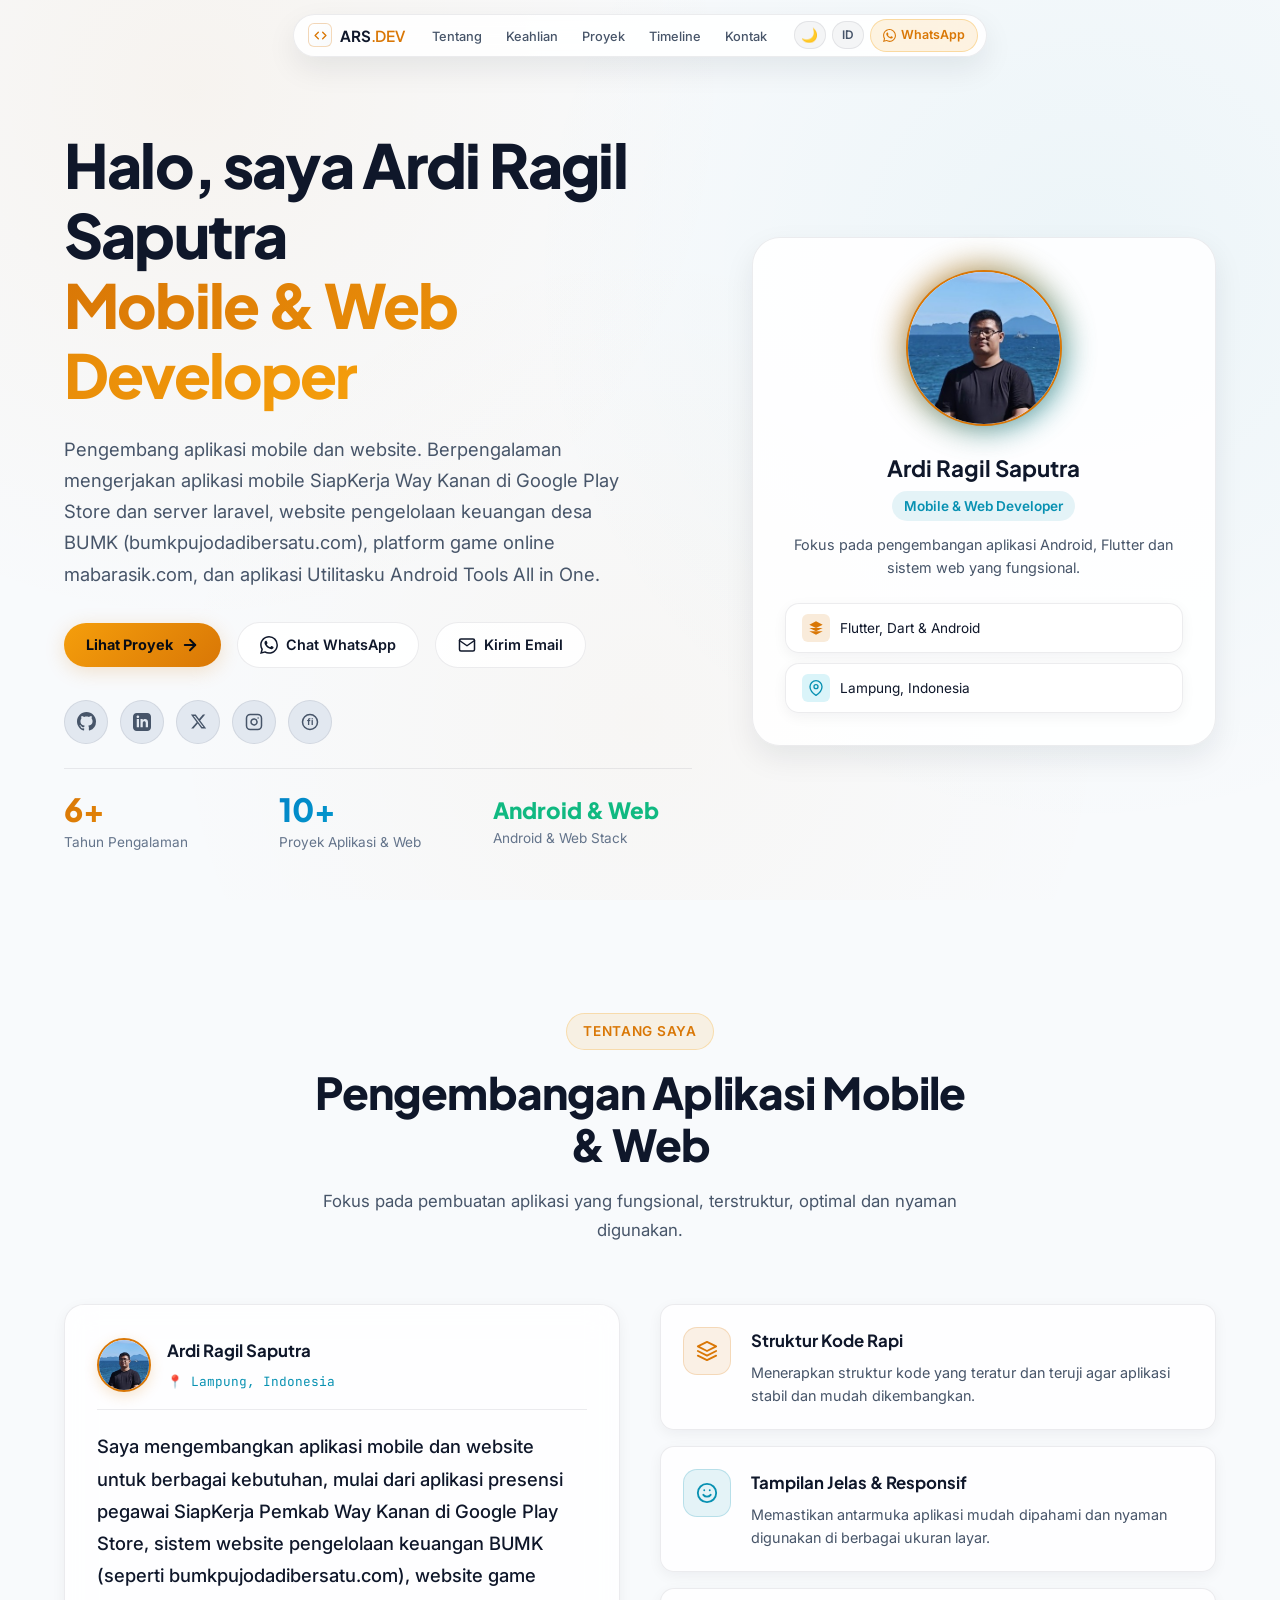
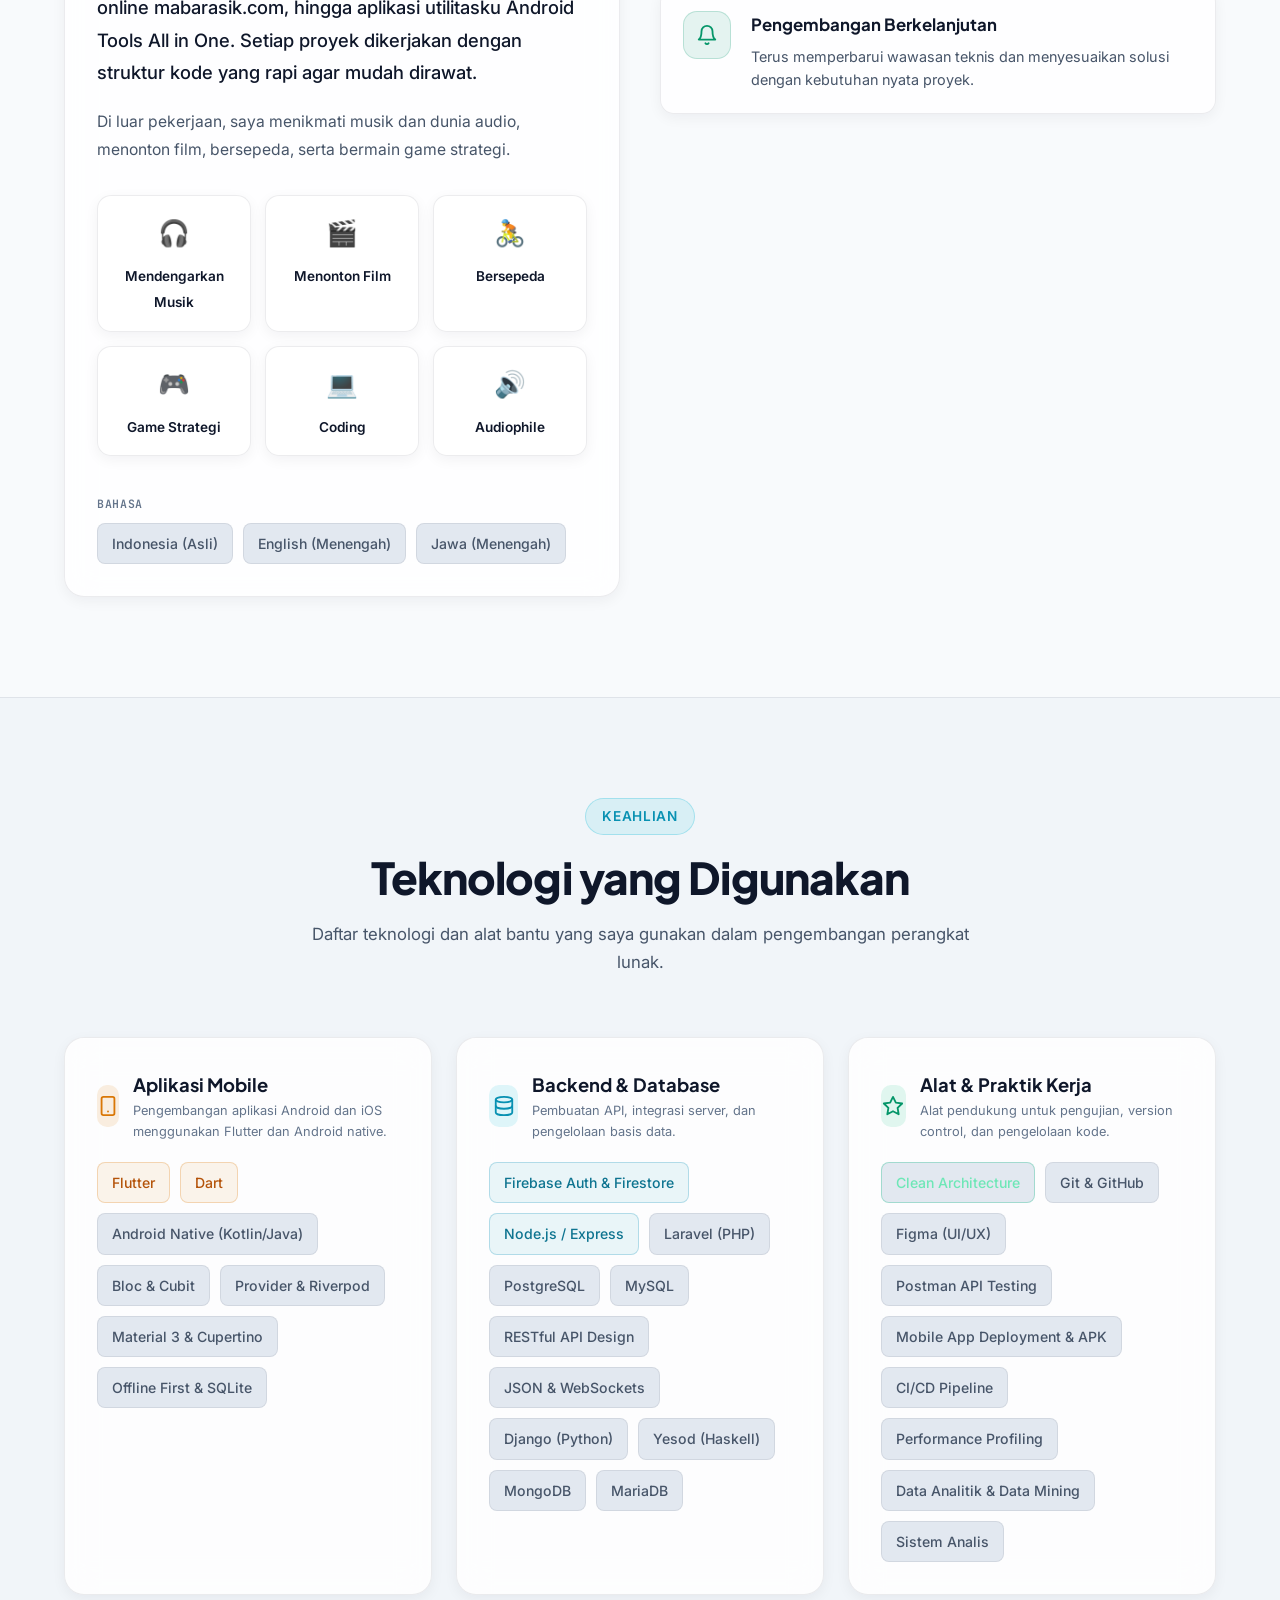
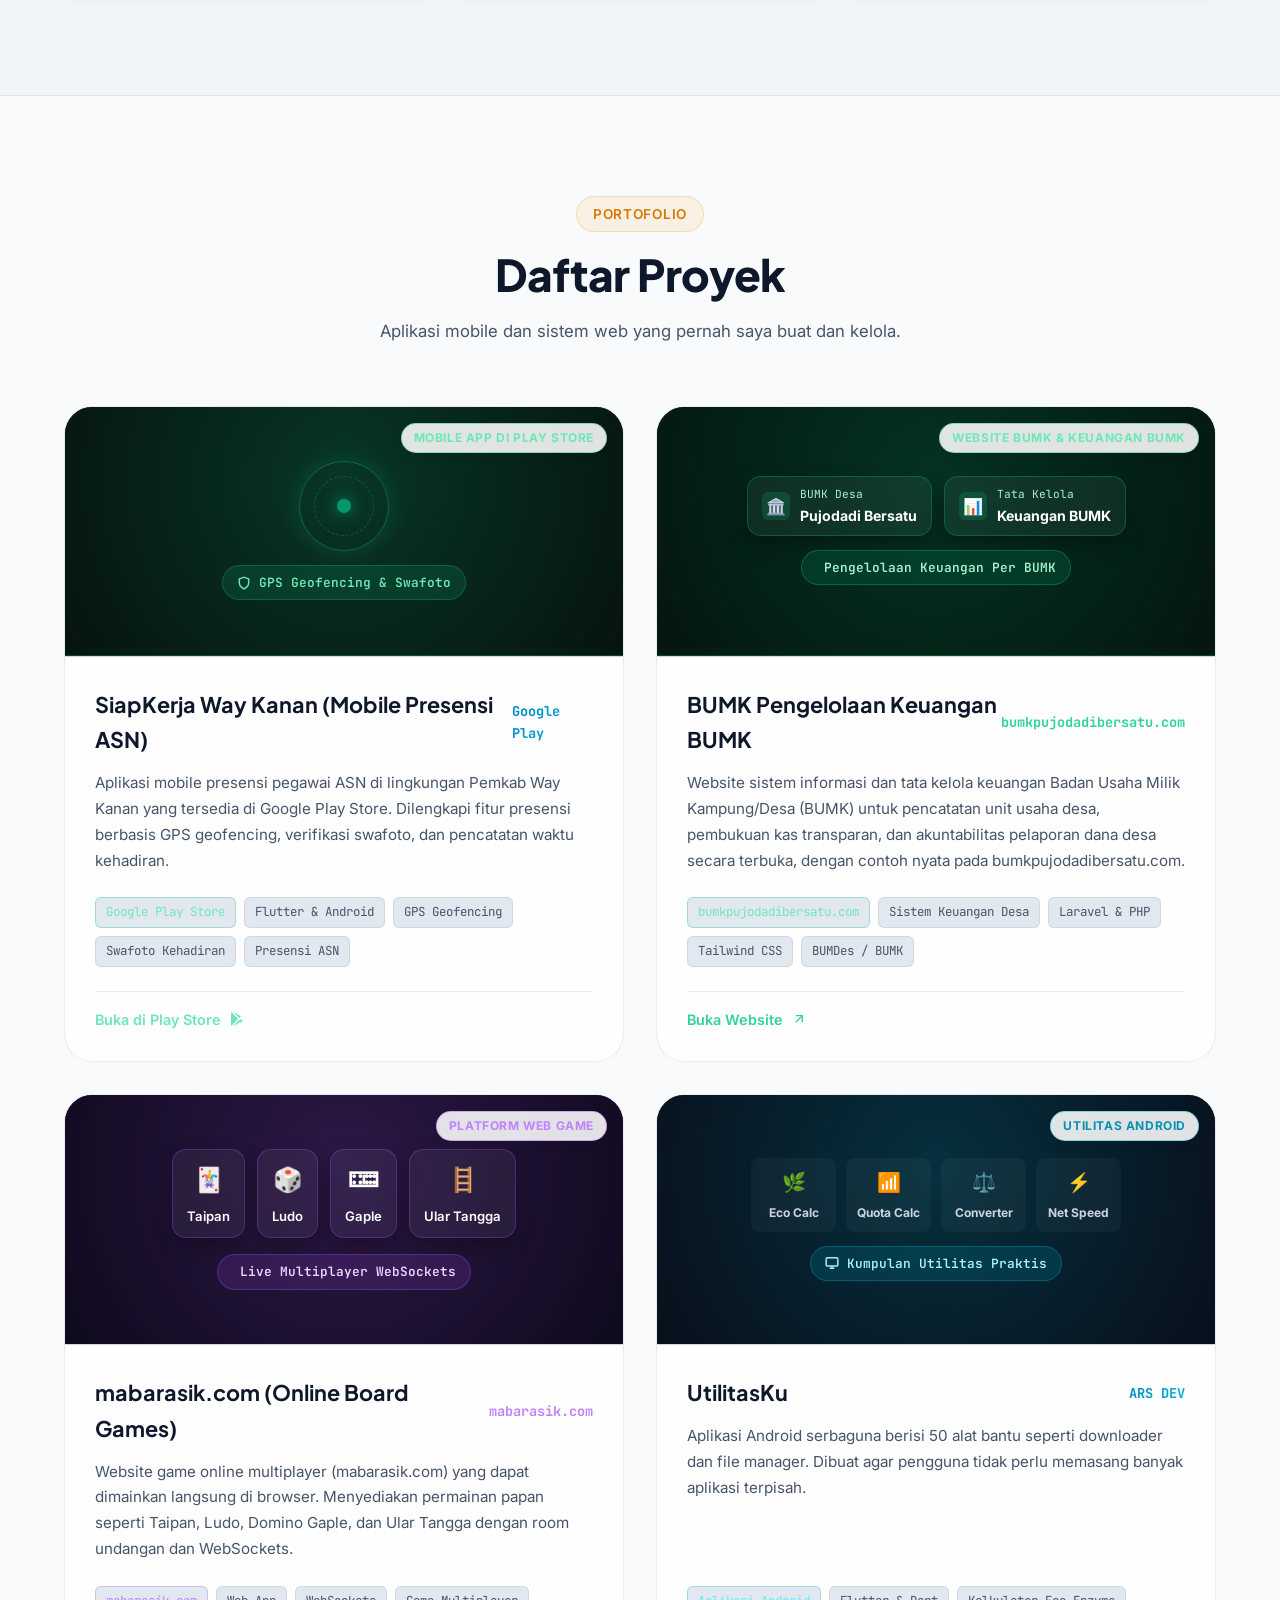
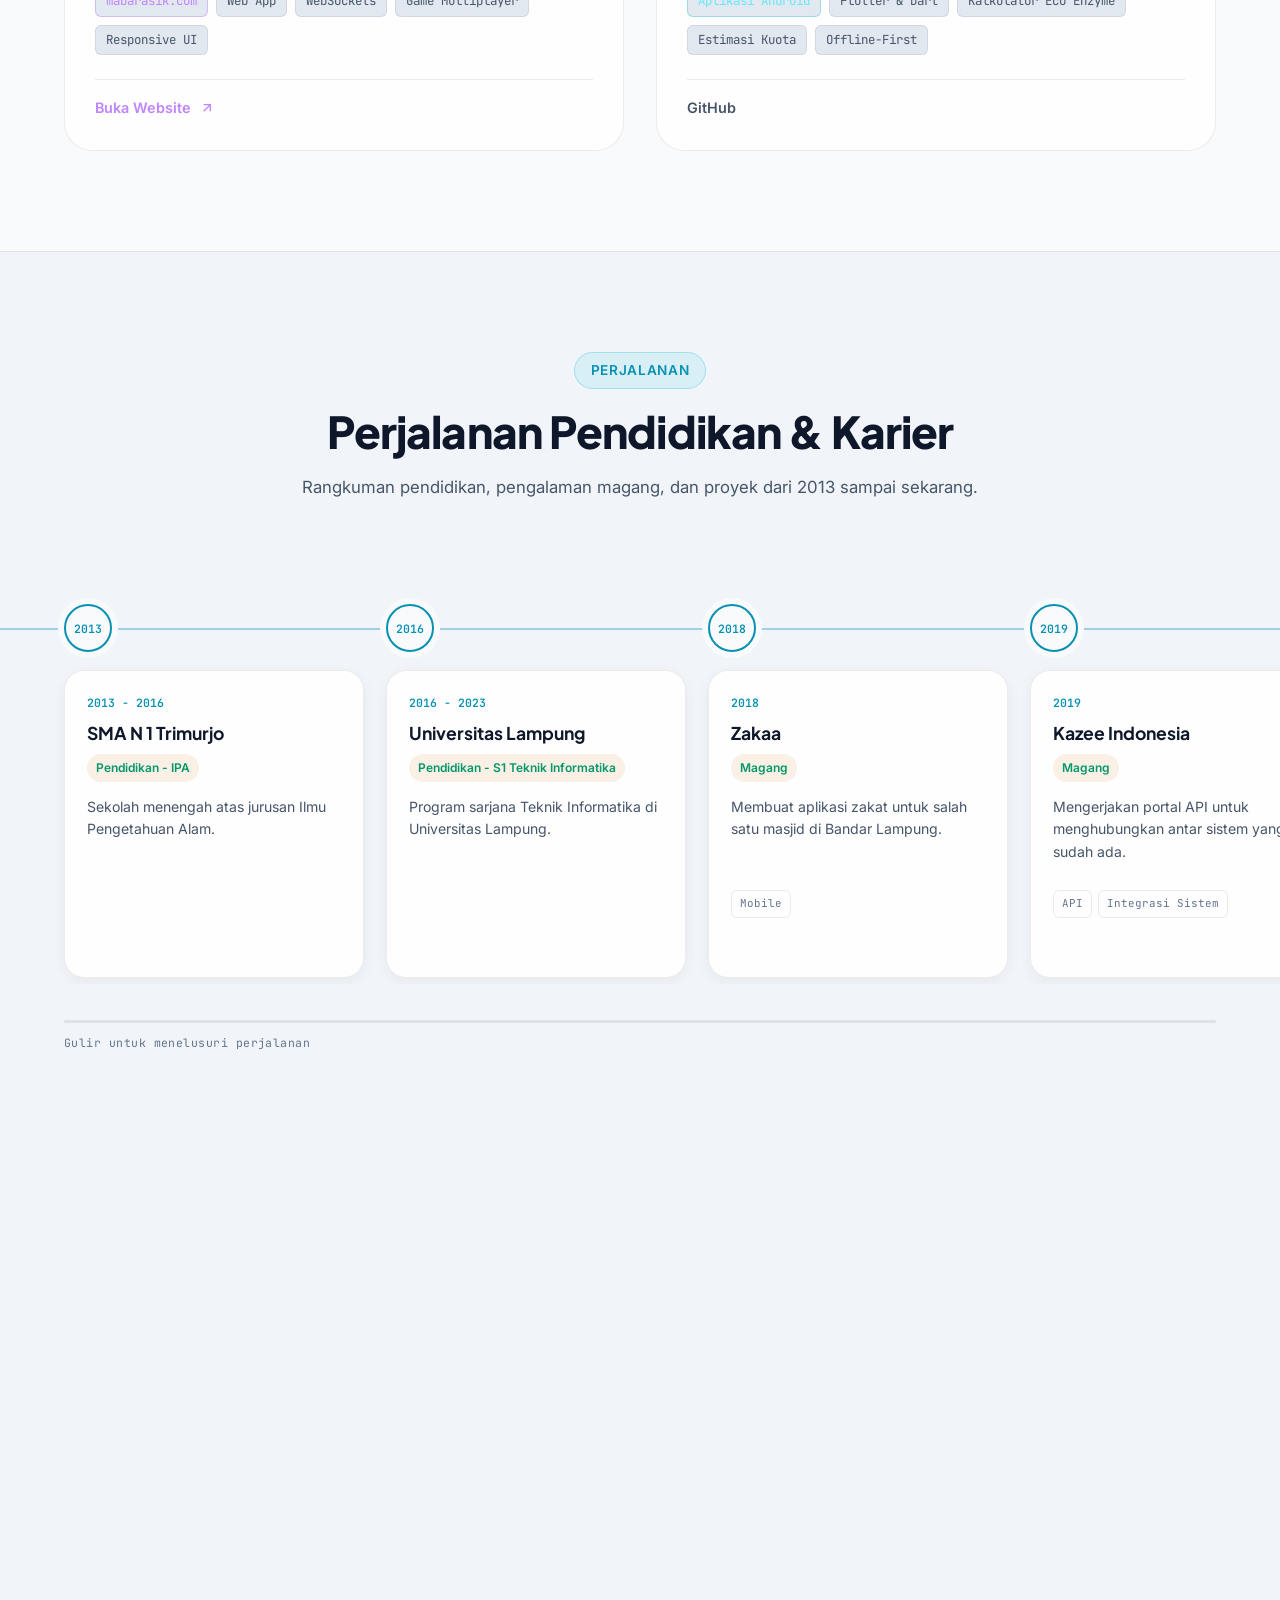
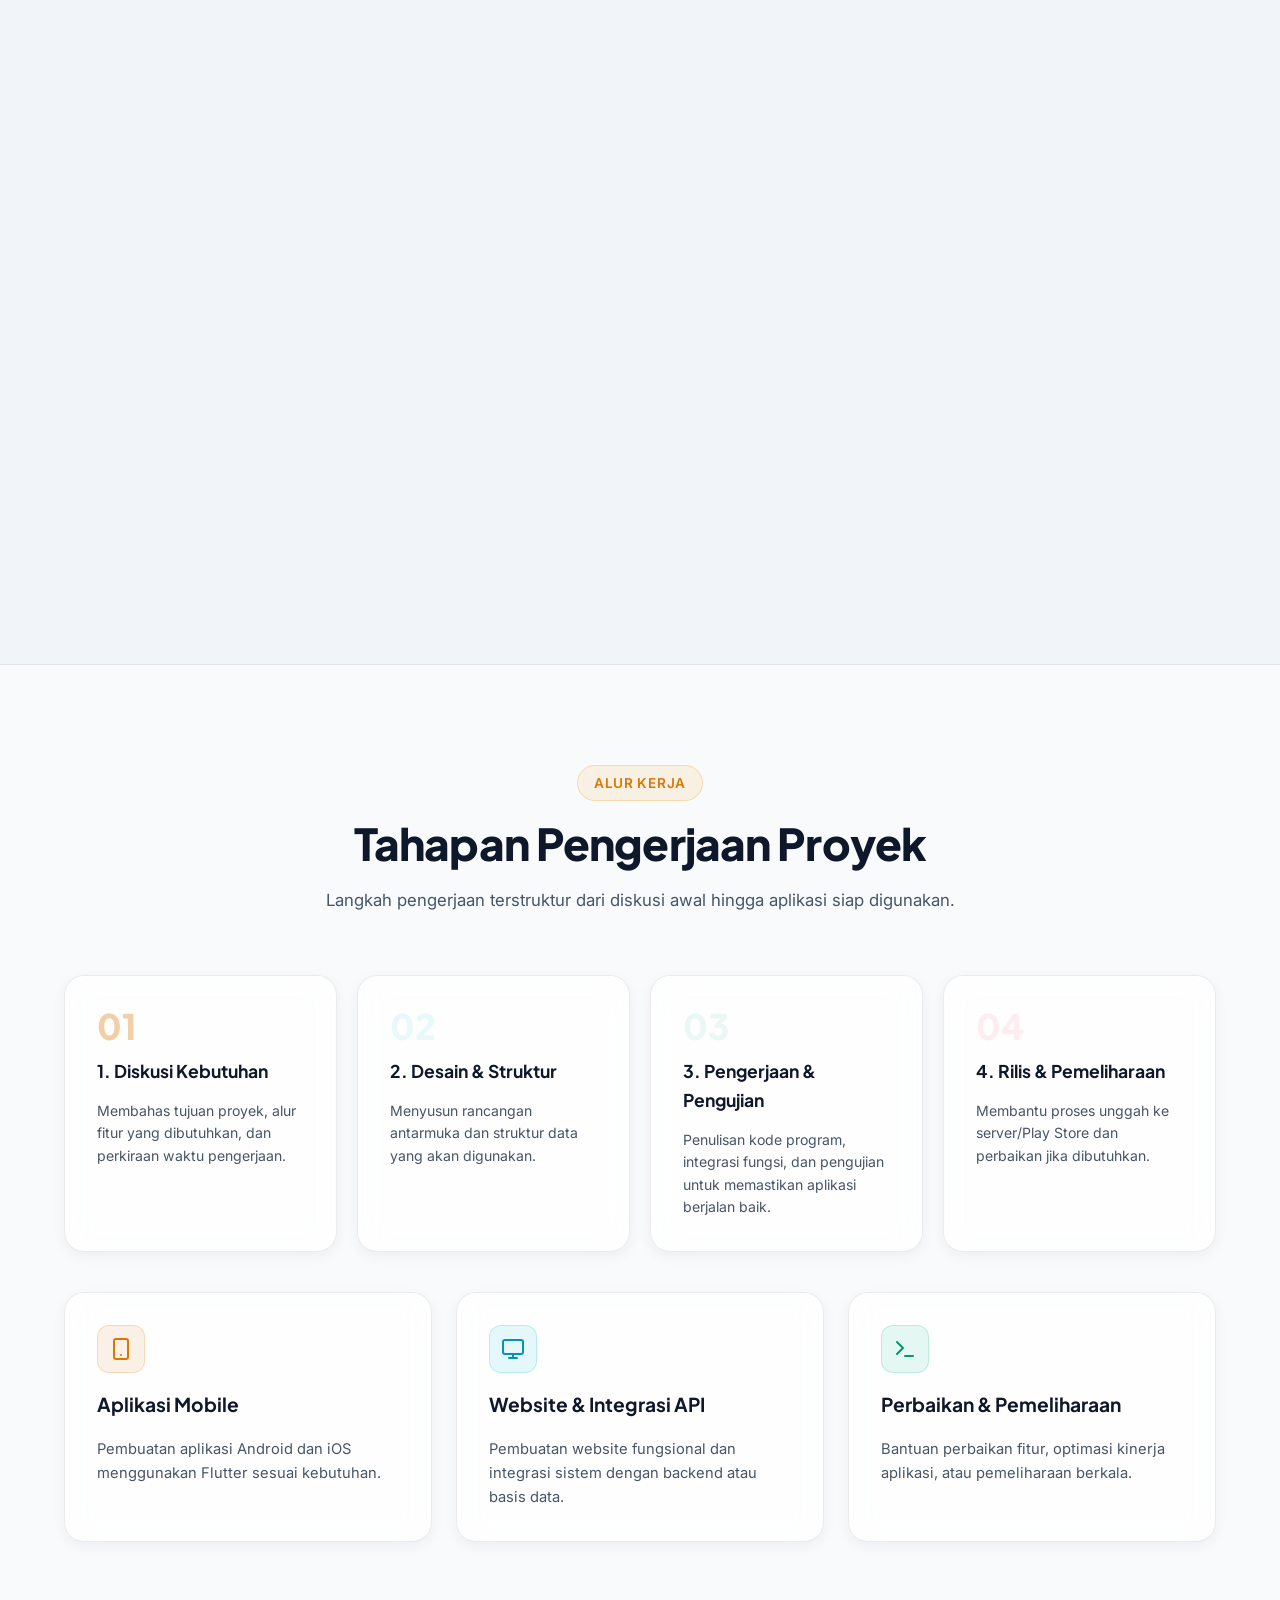
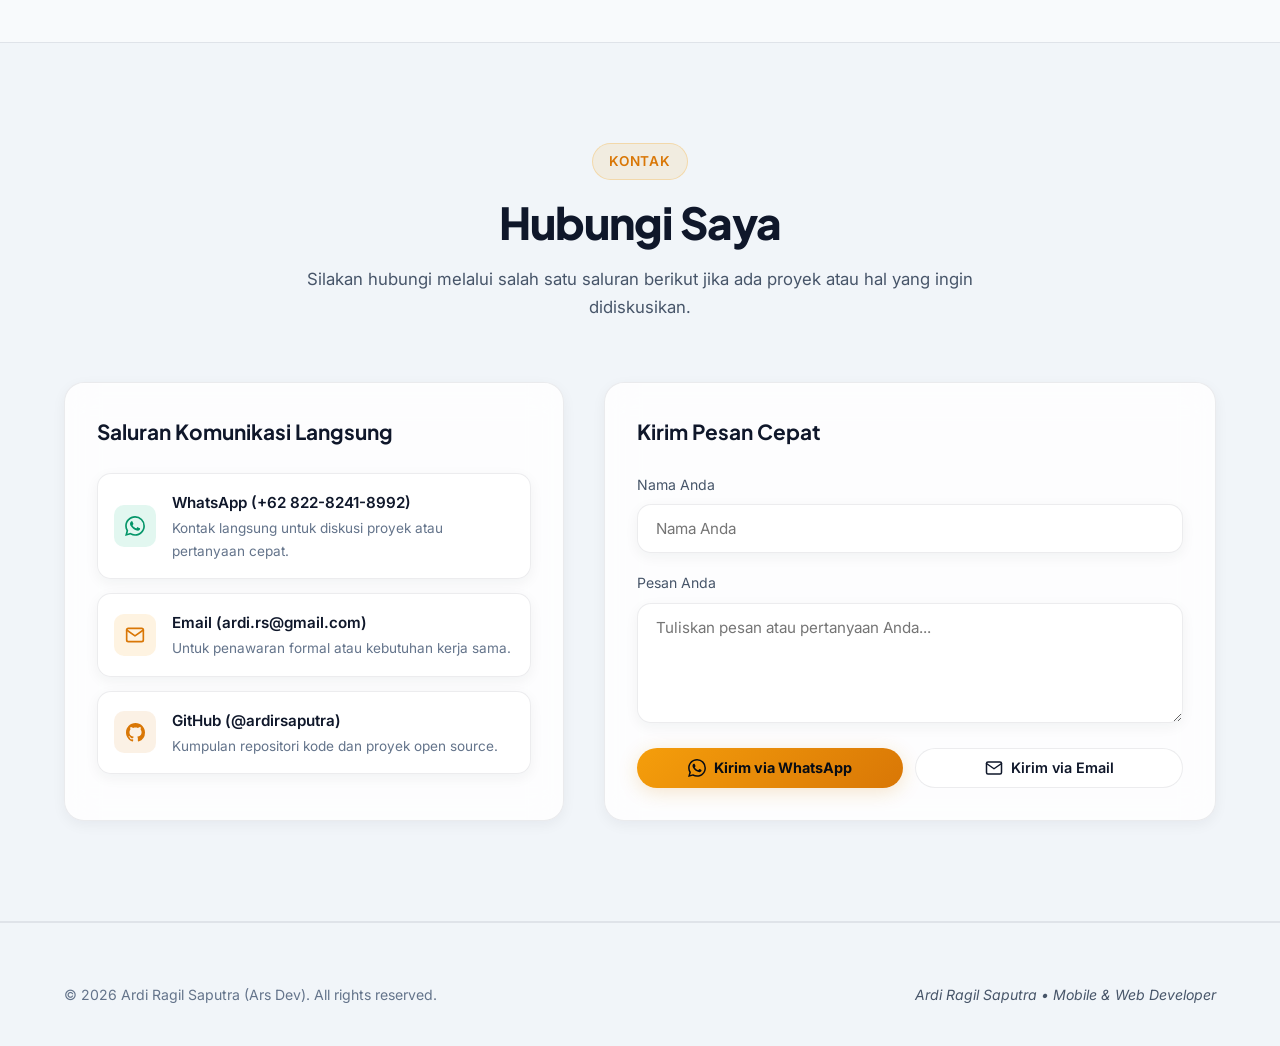
==== index.html @ a5628329 "Refactor CSS for improved readability and organization; enhance styles for workflow and services sec" ====
<!doctype html>
<html lang="id" data-theme="light">
  <head>
    <meta charset="UTF-8" />
    <meta name="viewport" content="width=device-width, initial-scale=1.0" />
    <meta http-equiv="X-UA-Compatible" content="IE=Edge" />

    <!-- Primary Meta Tags -->
    <title>Ardi Ragil Saputra | Mobile & Web Developer</title>
    <meta name="title" content="Ardi Ragil Saputra | Mobile & Web Developer" />
    <meta
      name="description"
      content="Portofolio resmi Ardi Ragil Saputra (Ars Dev). Pengembang aplikasi mobile Android / Flutter dan website (SiapKerja Way Kanan, BUMK Keuangan Desa, mabarasik.com)."
    />
    <meta
      name="keywords"
      content="Ardi Ragil Saputra, Ars Dev, Flutter Developer, Android Developer, Mobile Engineer Indonesia, SiapKerja Way Kanan, BUMK Pujodadi Bersatu, bumkpujodadibersatu.com, Keuangan Desa, mabarasik.com, Android Tools, Web Developer"
    />
    <meta name="author" content="Ardi Ragil Saputra" />
    <meta name="theme-color" content="#f8fafc" id="theme-color-meta" />

    <!-- Open Graph / Facebook -->
    <meta property="og:type" content="website" />
    <meta property="og:url" content="https://ardirsaputra.github.io/" />
    <meta
      property="og:title"
      content="Ardi Ragil Saputra | Mobile & Web Developer"
    />
    <meta
      property="og:description"
      content="Portofolio dan proyek aplikasi mobile serta web oleh Ardi Ragil Saputra (Ars Dev)."
    />
    <meta property="og:image" content="assets/arsdev.png" />

    <!-- Twitter -->
    <meta property="twitter:card" content="summary_large_image" />
    <meta property="twitter:url" content="https://ardirsaputra.github.io/" />
    <meta
      property="twitter:title"
      content="Ardi Ragil Saputra | Mobile & Web Developer"
    />
    <meta
      property="twitter:description"
      content="Portofolio dan proyek aplikasi mobile serta web oleh Ardi Ragil Saputra (Ars Dev)."
    />
    <meta property="twitter:image" content="assets/arsdev.png" />

    <!-- Favicons -->
    <link rel="icon" type="image/png" href="favicon.png" />
    <link rel="apple-touch-icon" href="apple-icon.png" />

    <!-- Google Fonts: Plus Jakarta Sans, Inter, JetBrains Mono -->
    <link rel="preconnect" href="https://fonts.googleapis.com" />
    <link rel="preconnect" href="https://fonts.gstatic.com" crossorigin />
    <link
      href="https://fonts.googleapis.com/css2?family=Inter:wght@300;400;500;600;700&family=JetBrains+Mono:wght@400;500;600&family=Plus+Jakarta+Sans:wght@400;500;600;700;800&display=swap"
      rel="stylesheet"
    />

    <!-- Main Stylesheet -->
    <link rel="stylesheet" href="style.css" />
  </head>
  <body>
    <!-- =========================================================================
       NAVIGATION BAR (Ultra-Compact Floating Island)
       ========================================================================= -->
    <header class="navbar" id="navbar">
      <div class="nav-container">
        <a href="#hero" class="nav-logo" aria-label="Ars Dev Home">
          <div class="logo-badge">
            <svg
              width="13"
              height="13"
              viewBox="0 0 24 24"
              fill="none"
              stroke="currentColor"
              stroke-width="2.5"
              stroke-linecap="round"
              stroke-linejoin="round"
            >
              <polyline points="16 18 22 12 16 6"></polyline>
              <polyline points="8 6 2 12 8 18"></polyline>
            </svg>
          </div>
          <span class="logo-text">ARS<span>.DEV</span></span>
        </a>

        <nav>
          <ul class="nav-links" id="nav-links">
            <li>
              <a href="#about" class="nav-link" data-i18n="nav_about"
                >Tentang</a
              >
            </li>
            <li>
              <a href="#skills" class="nav-link" data-i18n="nav_skills"
                >Keahlian</a
              >
            </li>
            <li>
              <a href="#projects" class="nav-link" data-i18n="nav_projects"
                >Proyek</a
              >
            </li>
            <li>
              <a href="#timeline" class="nav-link" data-i18n="nav_timeline"
                >Timeline</a
              >
            </li>
            <li>
              <a href="#contact" class="nav-link" data-i18n="nav_contact"
                >Kontak</a
              >
            </li>
          </ul>
        </nav>

        <div class="nav-controls">
          <!-- Theme Toggle Button (Light/Dark Mode, Default: Light) -->
          <button
            id="theme-toggle-btn"
            class="theme-btn"
            title="Ganti Tema (Terang / Gelap)"
            aria-label="Ganti Tema"
          >
            <span id="theme-btn-icon">🌙</span>
          </button>

          <!-- Compact Language Switcher -->
          <button
            id="lang-toggle-btn"
            class="lang-btn"
            title="Ganti Bahasa / Change Language"
            aria-label="Ganti Bahasa"
          >
            <span id="lang-btn-text">ID</span>
          </button>

          <!-- Compact Subtle CTA Button -->
          <a
            href="https://wa.me/6282282418992"
            target="_blank"
            rel="noopener noreferrer"
            class="nav-cta-btn"
            title="WhatsApp"
          >
            <svg width="13" height="13" viewBox="0 0 24 24" fill="currentColor">
              <path
                d="M17.472 14.382c-.297-.149-1.758-.867-2.03-.967-.273-.099-.471-.148-.67.15-.197.297-.767.966-.94 1.164-.173.199-.347.223-.644.075-.297-.15-1.255-.463-2.39-1.475-.883-.788-1.48-1.761-1.653-2.059-.173-.297-.018-.458.13-.606.134-.133.298-.347.446-.52.149-.174.198-.298.298-.497.099-.198.05-.371-.025-.52-.075-.149-.669-1.612-.916-2.207-.242-.579-.487-.5-.669-.51-.173-.008-.371-.01-.57-.01-.198 0-.52.074-.792.372-.272.297-1.04 1.016-1.04 2.479 0 1.462 1.065 2.875 1.213 3.074.149.198 2.096 3.2 5.077 4.487.709.306 1.262.489 1.694.625.712.227 1.36.195 1.871.118.571-.085 1.758-.719 2.006-1.413.248-.694.248-1.289.173-1.413-.074-.124-.272-.198-.57-.347m-5.421 7.403h-.004a9.87 9.87 0 01-5.031-1.378l-.361-.214-3.741.982.998-3.648-.235-.374a9.86 9.86 0 01-1.51-5.26c.001-5.45 4.436-9.884 9.888-9.884 2.64 0 5.122 1.03 6.988 2.898a9.825 9.825 0 012.893 6.994c-.003 5.45-4.437 9.884-9.885 9.884m8.413-18.297A11.815 11.815 0 0012.05 0C5.495 0 .16 5.335.157 11.892c0 2.096.547 4.142 1.588 5.945L.057 24l6.305-1.654a11.882 11.882 0 005.683 1.448h.005c6.554 0 11.89-5.335 11.893-11.893a11.821 11.821 0 00-3.48-8.413z"
              />
            </svg>
            <span data-i18n="nav_cta">WhatsApp</span>
          </a>

          <!-- Mobile Menu Toggle -->
          <button
            class="mobile-toggle"
            id="mobile-toggle"
            aria-label="Menu"
            title="Menu"
          >
            <svg
              width="18"
              height="18"
              viewBox="0 0 24 24"
              fill="none"
              stroke="currentColor"
              stroke-width="2"
              stroke-linecap="round"
              stroke-linejoin="round"
            >
              <line x1="3" y1="12" x2="21" y2="12"></line>
              <line x1="3" y1="6" x2="21" y2="6"></line>
              <line x1="3" y1="18" x2="21" y2="18"></line>
            </svg>
          </button>
        </div>
      </div>
    </header>

    <main>
      <!-- =========================================================================
         HERO SECTION (Clean, Grounded, & Professional)
         ========================================================================= -->
      <section class="section hero-section" id="hero">
        <div class="container">
          <div class="hero-grid">
            <!-- Hero Text -->
            <div class="hero-content">
              <h1 class="hero-title">
                <span data-i18n="hero_greeting"
                  >Halo, saya Ardi Ragil Saputra</span
                >
                <br /><span class="highlight-amber" data-i18n="hero_role"
                  >Mobile & Web Developer</span
                >
              </h1>

              <p class="hero-lead" data-i18n="hero_lead">
                Pengembang aplikasi mobile dan website. Berpengalaman
                mengerjakan aplikasi mobile SiapKerja Way Kanan di Google Play
                Store, website pengelolaan keuangan desa BUMK
                (bumkpujodadibersatu.com), platform game online mabarasik.com,
                dan aplikasi utilitas Android Tools All in One.
              </p>

              <div class="hero-actions">
                <a href="#projects" class="btn-primary">
                  <span data-i18n="hero_btn_projects">Lihat Proyek</span>
                  <svg
                    width="18"
                    height="18"
                    viewBox="0 0 24 24"
                    fill="none"
                    stroke="currentColor"
                    stroke-width="2.5"
                    stroke-linecap="round"
                    stroke-linejoin="round"
                  >
                    <line x1="5" y1="12" x2="19" y2="12"></line>
                    <polyline points="12 5 19 12 12 19"></polyline>
                  </svg>
                </a>

                <a
                  href="https://wa.me/6282282418992"
                  target="_blank"
                  rel="noopener noreferrer"
                  class="btn-secondary"
                >
                  <svg
                    width="18"
                    height="18"
                    viewBox="0 0 24 24"
                    fill="currentColor"
                  >
                    <path
                      d="M17.472 14.382c-.297-.149-1.758-.867-2.03-.967-.273-.099-.471-.148-.67.15-.197.297-.767.966-.94 1.164-.173.199-.347.223-.644.075-.297-.15-1.255-.463-2.39-1.475-.883-.788-1.48-1.761-1.653-2.059-.173-.297-.018-.458.13-.606.134-.133.298-.347.446-.52.149-.174.198-.298.298-.497.099-.198.05-.371-.025-.52-.075-.149-.669-1.612-.916-2.207-.242-.579-.487-.5-.669-.51-.173-.008-.371-.01-.57-.01-.198 0-.52.074-.792.372-.272.297-1.04 1.016-1.04 2.479 0 1.462 1.065 2.875 1.213 3.074.149.198 2.096 3.2 5.077 4.487.709.306 1.262.489 1.694.625.712.227 1.36.195 1.871.118.571-.085 1.758-.719 2.006-1.413.248-.694.248-1.289.173-1.413-.074-.124-.272-.198-.57-.347m-5.421 7.403h-.004a9.87 9.87 0 01-5.031-1.378l-.361-.214-3.741.982.998-3.648-.235-.374a9.86 9.86 0 01-1.51-5.26c.001-5.45 4.436-9.884 9.888-9.884 2.64 0 5.122 1.03 6.988 2.898a9.825 9.825 0 012.893 6.994c-.003 5.45-4.437 9.884-9.885 9.884m8.413-18.297A11.815 11.815 0 0012.05 0C5.495 0 .16 5.335.157 11.892c0 2.096.547 4.142 1.588 5.945L.057 24l6.305-1.654a11.882 11.882 0 005.683 1.448h.005c6.554 0 11.89-5.335 11.893-11.893a11.821 11.821 0 00-3.48-8.413z"
                    />
                  </svg>
                  <span data-i18n="hero_btn_wa">WhatsApp</span>
                </a>

                <a href="mailto:ardi.rs@gmail.com" class="btn-secondary">
                  <svg
                    width="18"
                    height="18"
                    viewBox="0 0 24 24"
                    fill="none"
                    stroke="currentColor"
                    stroke-width="2"
                    stroke-linecap="round"
                    stroke-linejoin="round"
                  >
                    <path
                      d="M4 4h16c1.1 0 2 .9 2 2v12c0 1.1-.9 2-2 2H4c-1.1 0-2-.9-2-2V6c0-1.1.9-2 2-2z"
                    ></path>
                    <polyline points="22,6 12,13 2,6"></polyline>
                  </svg>
                  <span data-i18n="hero_btn_cv">Kirim Email</span>
                </a>
              </div>

              <!-- Social Links Strip -->
              <div class="hero-socials">
                <a
                  href="https://github.com/ardirsaputra"
                  target="_blank"
                  rel="noopener noreferrer"
                  class="social-icon-btn"
                  title="GitHub"
                >
                  <svg
                    width="19"
                    height="19"
                    viewBox="0 0 24 24"
                    fill="currentColor"
                  >
                    <path
                      d="M12 0C5.37 0 0 5.37 0 12c0 5.31 3.435 9.795 8.205 11.385.6.105.825-.255.825-.57 0-.285-.015-1.23-.015-2.235-3.015.555-3.795-.735-4.035-1.41-.135-.345-.72-1.41-1.23-1.695-.42-.225-1.02-.78-.015-.795.945-.015 1.62.87 1.845 1.23 1.08 1.815 2.805 1.305 3.495.99.105-.78.42-1.305.765-1.605-2.67-.3-5.46-1.335-5.46-5.925 0-1.305.465-2.385 1.23-3.225-.12-.3-.54-1.53.12-3.18 0 0 1.005-.315 3.3 1.23.96-.27 1.98-.405 3-.405s2.04.135 3 .405c2.295-1.56 3.3-1.23 3.3-1.23.66 1.65.24 2.88.12 3.18.765.84 1.23 1.905 1.23 3.225 0 4.605-2.805 5.625-5.475 5.925.435.375.81 1.095.81 2.22 0 1.605-.015 2.895-.015 3.3 0 .315.225.69.825.57A12.02 12.02 0 0024 12c0-6.63-5.37-12-12-12z"
                    />
                  </svg>
                </a>

                <a
                  href="https://www.linkedin.com/in/ardi-rs/"
                  target="_blank"
                  rel="noopener noreferrer"
                  class="social-icon-btn"
                  title="LinkedIn"
                >
                  <svg
                    width="18"
                    height="18"
                    viewBox="0 0 24 24"
                    fill="currentColor"
                  >
                    <path
                      d="M19 0h-14c-2.761 0-5 2.239-5 5v14c0 2.761 2.239 5 5 5h14c2.762 0 5-2.239 5-5v-14c0-2.761-2.238-5-5-5zm-11 19h-3v-11h3v11zm-1.5-12.268c-.966 0-1.75-.79-1.75-1.764s.784-1.764 1.75-1.764 1.75.79 1.75 1.764-.783 1.764-1.75 1.764zm13.5 12.268h-3v-5.604c0-3.368-4-3.113-4 0v5.604h-3v-11h3v1.765c1.396-2.586 7-2.777 7 2.476v6.759z"
                    />
                  </svg>
                </a>

                <a
                  href="https://twitter.com/ardirsaputra"
                  target="_blank"
                  rel="noopener noreferrer"
                  class="social-icon-btn"
                  title="X / Twitter"
                >
                  <svg
                    width="17"
                    height="17"
                    viewBox="0 0 24 24"
                    fill="currentColor"
                  >
                    <path
                      d="M18.244 2.25h3.308l-7.227 8.26 8.502 11.24H16.17l-5.214-6.817L4.99 21.75H1.68l7.73-8.835L1.254 2.25H8.08l4.713 6.231zm-1.161 17.52h1.833L7.084 4.126H5.117z"
                    />
                  </svg>
                </a>

                <a
                  href="https://www.instagram.com/ardirsaputra"
                  target="_blank"
                  rel="noopener noreferrer"
                  class="social-icon-btn"
                  title="Instagram"
                >
                  <svg
                    width="18"
                    height="18"
                    viewBox="0 0 24 24"
                    fill="none"
                    stroke="currentColor"
                    stroke-width="2"
                    stroke-linecap="round"
                    stroke-linejoin="round"
                  >
                    <rect
                      x="2"
                      y="2"
                      width="20"
                      height="20"
                      rx="5"
                      ry="5"
                    ></rect>
                    <path
                      d="M16 11.37A4 4 0 1 1 12.63 8 4 4 0 0 1 16 11.37z"
                    ></path>
                    <line x1="17.5" y1="6.5" x2="17.51" y2="6.5"></line>
                  </svg>
                </a>

                <a
                  href="https://www.fiverr.com/ardirs?public_mode=true"
                  target="_blank"
                  rel="noopener noreferrer"
                  class="social-icon-btn"
                  title="Fiverr Profile"
                >
                  <svg
                    width="18"
                    height="18"
                    viewBox="0 0 24 24"
                    fill="currentColor"
                  >
                    <circle
                      cx="12"
                      cy="12"
                      r="10"
                      fill="none"
                      stroke="currentColor"
                      stroke-width="2"
                    />
                    <text
                      x="12"
                      y="16"
                      font-size="12"
                      font-weight="bold"
                      text-anchor="middle"
                      fill="currentColor"
                    >
                      fi
                    </text>
                  </svg>
                </a>
              </div>

              <!-- Metrics Strip -->
              <div class="hero-metrics">
                <div class="metric-item">
                  <span class="metric-number highlight-amber">6+</span>
                  <span class="metric-label" data-i18n="metric_exp"
                    >Tahun Pengalaman</span
                  >
                </div>
                <div class="metric-item">
                  <span class="metric-number highlight-cyan">10+</span>
                  <span class="metric-label" data-i18n="metric_apps"
                    >Proyek Aplikasi & Web</span
                  >
                </div>
                <div class="metric-item">
                  <span
                    class="metric-number"
                    style="color: #10b981; font-size: 1.4rem; padding-top: 6px"
                    >Android & Web</span
                  >
                  <span class="metric-label" data-i18n="metric_clean"
                    >Stack Teknologi</span
                  >
                </div>
              </div>
            </div>

            <!-- Hero Visual Card -->
            <div class="hero-visual">
              <div class="profile-card">
                <div class="profile-avatar-container">
                  <div class="profile-avatar-glow"></div>
                  <div class="profile-avatar">
                    <img
                      src="assets/ardi_profile.jpg"
                      onerror="
                        this.onerror = null;
                        this.src = 'assets/ars_rmbg.png';
                      "
                      alt="Ardi Ragil Saputra"
                      width="156"
                      height="156"
                    />
                  </div>
                </div>

                <div class="profile-meta">
                  <h3 class="profile-name">Ardi Ragil Saputra</h3>
                  <span
                    class="profile-badge-role"
                    data-i18n="profile_role_badge"
                    >Mobile & Web Developer</span
                  >
                  <p class="profile-summary" data-i18n="profile_summary">
                    Fokus pada pengembangan aplikasi Android, Flutter, dan
                    sistem web yang fungsional.
                  </p>
                </div>

                <!-- Floating Chips -->
                <div style="display: flex; flex-direction: column; gap: 10px">
                  <div class="floating-chip">
                    <div class="chip-icon">
                      <svg
                        width="16"
                        height="16"
                        viewBox="0 0 24 24"
                        fill="currentColor"
                      >
                        <polygon points="12 2 2 7 12 12 22 7 12 2"></polygon>
                        <polyline points="2 17 12 22 22 17"></polyline>
                        <polyline points="2 12 12 17 22 12"></polyline>
                      </svg>
                    </div>
                    <span data-i18n="chip_flutter"
                      >Flutter, Dart & Android</span
                    >
                  </div>

                  <div class="floating-chip">
                    <div
                      class="chip-icon"
                      style="
                        background: rgba(6, 182, 212, 0.15);
                        color: var(--accent-cyan);
                      "
                    >
                      <svg
                        width="16"
                        height="16"
                        viewBox="0 0 24 24"
                        fill="none"
                        stroke="currentColor"
                        stroke-width="2"
                      >
                        <path
                          d="M21 10c0 7-9 13-9 13s-9-6-9-13a9 9 0 0 1 18 0z"
                        ></path>
                        <circle cx="12" cy="10" r="3"></circle>
                      </svg>
                    </div>
                    <span data-i18n="chip_location">Lampung, Indonesia</span>
                  </div>
                </div>
              </div>
            </div>
          </div>
        </div>
      </section>

      <!-- =========================================================================
           ABOUT SECTION (Grounded & Clear)
           ========================================================================= -->
      <section class="section" id="about">
        <div class="container">
          <div class="section-header">
            <span class="section-tag" data-i18n="about_tag">Tentang Saya</span>
            <h2 class="section-title" data-i18n="about_title">
              Pengembangan Aplikasi Mobile & Web
            </h2>
            <p class="section-subtitle" data-i18n="about_lead">
              Fokus pada pembuatan aplikasi yang fungsional, terstruktur, dan
              nyaman digunakan.
            </p>
          </div>

          <div class="about-grid">
            <!-- Story Details -->
            <div class="glass-card story-card">
              <div class="about-author-header">
                <img
                  src="assets/ardi_profile.jpg"
                  onerror="
                    this.onerror = null;
                    this.src = 'assets/ars_rmbg.png';
                  "
                  alt="Ardi Ragil Saputra"
                  class="about-author-photo"
                />
                <div>
                  <h3 class="about-author-name">Ardi Ragil Saputra</h3>
                  <span class="about-author-meta" data-i18n="author_location"
                    >📍 Lampung, Indonesia</span
                  >
                </div>
              </div>

              <p class="story-lead" data-i18n="about_p1">
                Saya mengembangkan aplikasi mobile dan website untuk berbagai
                kebutuhan, mulai dari aplikasi presensi pegawai SiapKerja Pemkab
                Way Kanan di Google Play Store, sistem website pengelolaan
                keuangan desa BUMK (seperti bumkpujodadibersatu.com), website
                game online mabarasik.com, hingga aplikasi utilitas Android
                Tools All in One. Setiap proyek dikerjakan dengan struktur kode
                yang rapi agar mudah dirawat.
              </p>
              <p class="story-body" data-i18n="about_p2">
                Di luar aktivitas coding, saya tertarik dengan budaya Jepang,
                traveling, dan game strategi.
              </p>

              <div class="personal-passions">
                <div class="passion-box">
                  <span class="passion-emoji">🎧</span>
                  <span class="passion-title" data-i18n="passion_music"
                    >Mendengarkan Musik</span
                  >
                </div>
                <div class="passion-box">
                  <span class="passion-emoji">🎬</span>
                  <span class="passion-title" data-i18n="passion_movie"
                    >Menonton Film</span
                  >
                </div>
                <div class="passion-box">
                  <span class="passion-emoji">🚴</span>
                  <span class="passion-title" data-i18n="passion_cycling"
                    >Bersepeda</span
                  >
                </div>
                <div class="passion-box">
                  <span class="passion-emoji">🎮</span>
                  <span class="passion-title" data-i18n="passion_gaming"
                    >Game Strategi</span
                  >
                </div>
                <div class="passion-box">
                  <span class="passion-emoji">💻</span>
                  <span class="passion-title" data-i18n="passion_coding"
                    >Coding</span
                  >
                </div>
                <div class="passion-box">
                  <span class="passion-emoji">🔊</span>
                  <span class="passion-title" data-i18n="passion_audiophile"
                    >Audiophile</span
                  >
                </div>
              </div>

              <div class="personal-languages">
                <span class="languages-label" data-i18n="lang_title"
                  >Bahasa</span
                >
                <div class="skill-pills-wrap">
                  <span class="tech-pill" data-i18n="lang_indonesia"
                    >Indonesia (Asli)</span
                  >
                  <span class="tech-pill" data-i18n="lang_english"
                    >English (Menengah)</span
                  >
                  <span class="tech-pill" data-i18n="lang_javanese"
                    >Jawa (Menengah)</span
                  >
                </div>
              </div>
            </div>

            <!-- Philosophy Grid -->
            <div class="philosophy-grid">
              <div class="phil-card">
                <div class="phil-icon">
                  <svg
                    width="22"
                    height="22"
                    viewBox="0 0 24 24"
                    fill="none"
                    stroke="currentColor"
                    stroke-width="2"
                    stroke-linecap="round"
                    stroke-linejoin="round"
                  >
                    <path
                      d="M12 2L2 7l10 5 10-5-10-5zM2 17l10 5 10-5M2 12l10 5 10-5"
                    ></path>
                  </svg>
                </div>
                <div>
                  <h4 class="phil-title" data-i18n="phil_title_1">
                    Struktur Kode Rapi
                  </h4>
                  <p class="phil-desc" data-i18n="phil_desc_1">
                    Menerapkan struktur kode yang teratur dan teruji agar
                    aplikasi stabil dan mudah dikembangkan.
                  </p>
                </div>
              </div>

              <div class="phil-card cyan">
                <div class="phil-icon">
                  <svg
                    width="22"
                    height="22"
                    viewBox="0 0 24 24"
                    fill="none"
                    stroke="currentColor"
                    stroke-width="2"
                    stroke-linecap="round"
                    stroke-linejoin="round"
                  >
                    <circle cx="12" cy="12" r="10"></circle>
                    <path d="M8 14s1.5 2 4 2 4-2 4-2"></path>
                    <line x1="9" y1="9" x2="9.01" y2="9"></line>
                    <line x1="15" y1="9" x2="15.01" y2="9"></line>
                  </svg>
                </div>
                <div>
                  <h4 class="phil-title" data-i18n="phil_title_2">
                    Tampilan Jelas & Responsif
                  </h4>
                  <p class="phil-desc" data-i18n="phil_desc_2">
                    Memastikan antarmuka aplikasi mudah dipahami dan nyaman
                    digunakan di berbagai ukuran layar.
                  </p>
                </div>
              </div>

              <div class="phil-card emerald">
                <div class="phil-icon">
                  <svg
                    width="22"
                    height="22"
                    viewBox="0 0 24 24"
                    fill="none"
                    stroke="currentColor"
                    stroke-width="2"
                    stroke-linecap="round"
                    stroke-linejoin="round"
                  >
                    <path
                      d="M18 8A6 6 0 0 0 6 8c0 7-3 9-3 9h18s-3-2-3-9"
                    ></path>
                    <path d="M13.73 21a2 2 0 0 1-3.46 0"></path>
                  </svg>
                </div>
                <div>
                  <h4 class="phil-title" data-i18n="phil_title_3">
                    Pengembangan Berkelanjutan
                  </h4>
                  <p class="phil-desc" data-i18n="phil_desc_3">
                    Terus memperbarui wawasan teknis dan menyesuaikan solusi
                    dengan kebutuhan nyata proyek.
                  </p>
                </div>
              </div>
            </div>
          </div>
        </div>
      </section>

      <!-- =========================================================================
         SKILLS & TECH (Keahlian)
         ========================================================================= -->
      <section class="section section-contrast" id="skills">
        <div class="container">
          <div class="section-header">
            <span class="section-tag tag-cyan" data-i18n="skills_tag"
              >Keahlian</span
            >
            <h2 class="section-title" data-i18n="skills_title">
              Teknologi yang Digunakan
            </h2>
            <p class="section-subtitle" data-i18n="skills_sub">
              Daftar teknologi dan alat bantu yang saya gunakan dalam
              pengembangan perangkat lunak.
            </p>
          </div>

          <div class="skills-grid">
            <!-- Mobile Engineering -->
            <div class="glass-card skill-category-card">
              <div class="skill-card-header">
                <div class="skill-cat-icon">
                  <svg
                    width="22"
                    height="22"
                    viewBox="0 0 24 24"
                    fill="none"
                    stroke="currentColor"
                    stroke-width="2"
                    stroke-linecap="round"
                    stroke-linejoin="round"
                  >
                    <rect
                      x="5"
                      y="2"
                      width="14"
                      height="20"
                      rx="2"
                      ry="2"
                    ></rect>
                    <line x1="12" y1="18" x2="12.01" y2="18"></line>
                  </svg>
                </div>
                <div>
                  <h3 class="skill-cat-title" data-i18n="cat_mobile">
                    Pengembangan Mobile
                  </h3>
                  <p class="skill-cat-desc" data-i18n="cat_mobile_desc">
                    Aplikasi Android & iOS yang mulus, responsif, dan berkinerja
                    tinggi.
                  </p>
                </div>
              </div>

              <div class="skill-pills-wrap">
                <span class="tech-pill primary-pill">Flutter</span>
                <span class="tech-pill primary-pill">Dart</span>
                <span class="tech-pill">Android Native (Kotlin/Java)</span>
                <span class="tech-pill">Bloc & Cubit</span>
                <span class="tech-pill">Provider & Riverpod</span>
                <span class="tech-pill">Material 3 & Cupertino</span>
                <span class="tech-pill">Offline First & SQLite</span>
              </div>
            </div>

            <!-- Backend & Database -->
            <div class="glass-card skill-category-card">
              <div class="skill-card-header">
                <div
                  class="skill-cat-icon"
                  style="
                    background: rgba(6, 182, 212, 0.12);
                    color: var(--accent-cyan);
                  "
                >
                  <svg
                    width="22"
                    height="22"
                    viewBox="0 0 24 24"
                    fill="none"
                    stroke="currentColor"
                    stroke-width="2"
                    stroke-linecap="round"
                    stroke-linejoin="round"
                  >
                    <ellipse cx="12" cy="5" rx="9" ry="3"></ellipse>
                    <path d="M21 12c0 1.66-4 3-9 3s-9-1.34-9-3"></path>
                    <path d="M3 5v14c0 1.66 4 3 9 3s9-1.34 9-3V5"></path>
                  </svg>
                </div>
                <div>
                  <h3 class="skill-cat-title" data-i18n="cat_backend">
                    Backend & Database
                  </h3>
                  <p class="skill-cat-desc" data-i18n="cat_backend_desc">
                    API yang cepat, skalabel, serta manajemen basis data yang
                    aman.
                  </p>
                </div>
              </div>

              <div class="skill-pills-wrap">
                <span class="tech-pill cyan-pill"
                  >Firebase Auth & Firestore</span
                >
                <span class="tech-pill cyan-pill">Node.js / Express</span>
                <span class="tech-pill">Laravel (PHP)</span>
                <span class="tech-pill">PostgreSQL</span>
                <span class="tech-pill">MySQL</span>
                <span class="tech-pill">RESTful API Design</span>
                <span class="tech-pill">JSON & WebSockets</span>
                <span class="tech-pill">Django (Python)</span>
                <span class="tech-pill">Yesod (Haskell)</span>
                <span class="tech-pill">MongoDB</span>
                <span class="tech-pill">MariaDB</span>
              </div>
            </div>

            <!-- Architecture & Tools -->
            <div class="glass-card skill-category-card">
              <div class="skill-card-header">
                <div
                  class="skill-cat-icon"
                  style="
                    background: rgba(16, 185, 129, 0.12);
                    color: var(--accent-emerald);
                  "
                >
                  <svg
                    width="22"
                    height="22"
                    viewBox="0 0 24 24"
                    fill="none"
                    stroke="currentColor"
                    stroke-width="2"
                    stroke-linecap="round"
                    stroke-linejoin="round"
                  >
                    <polygon
                      points="12 2 15.09 8.26 22 9.27 17 14.14 18.18 21.02 12 17.77 5.82 21.02 7 14.14 2 9.27 8.91 8.26 12 2"
                    ></polygon>
                  </svg>
                </div>
                <div>
                  <h3 class="skill-cat-title" data-i18n="cat_tools">
                    Arsitektur & Alat Kerja
                  </h3>
                  <p class="skill-cat-desc" data-i18n="cat_tools_desc">
                    Praktik rekayasa modern untuk hasil produksi standar
                    industri.
                  </p>
                </div>
              </div>

              <div class="skill-pills-wrap">
                <span
                  class="tech-pill"
                  style="color: #6ee7b7; border-color: rgba(16, 185, 129, 0.3)"
                  >Clean Architecture</span
                >
                <span class="tech-pill">Git & GitHub</span>
                <span class="tech-pill">Figma (UI/UX)</span>
                <span class="tech-pill">Postman API Testing</span>
                <span class="tech-pill">Mobile App Deployment & APK</span>
                <span class="tech-pill">CI/CD Pipeline</span>
                <span class="tech-pill">Performance Profiling</span>
                <span class="tech-pill">Data Analitik &amp; Data Mining</span>
                <span class="tech-pill">Sistem Analis</span>
              </div>
            </div>
          </div>
        </div>
      </section>

      <!-- =========================================================================
         FEATURED PROJECTS & SHOWCASE
         ========================================================================= -->
      <section class="section" id="projects">
        <div class="container">
          <div class="section-header">
            <span class="section-tag" data-i18n="proj_tag">Portofolio</span>
            <h2 class="section-title" data-i18n="proj_title">Daftar Proyek</h2>
            <p class="section-subtitle" data-i18n="proj_sub">
              Aplikasi mobile dan sistem web yang pernah saya buat dan kelola.
            </p>
          </div>

          <div class="projects-grid">
            <!-- Project 1: SiapKerja Way Kanan (Mobile Play Store) -->
            <div class="project-card">
              <div class="project-card-image-wrap">
                <!-- =================================================================
                   [FIELD URL GAMBAR 1: SIAPKERJA WAY KANAN]
                   Masukkan URL / path gambar screenshot aplikasi pada src="" di bawah.
                   Contoh: src="https://domain.com/foto.jpg" atau src="assets/siapkerja.png"
                   *Jika dikosongkan (src=""), visual interaktif bawaan otomatis tampil.
                   ================================================================= -->
                <img
                  id="project-img-siapkerja"
                  src=""
                  alt="Screenshot Aplikasi SiapKerja Way Kanan"
                  class="project-cover-img"
                  loading="lazy"
                  onerror="this.classList.add('img-hidden')"
                />

                <!-- Visual Grafis Interaktif (Tampil otomatis jika URL gambar di atas kosong) -->
                <div class="project-graphic-banner banner-siapkerja">
                  <div class="siapkerja-radar">
                    <div class="siapkerja-radar-dot"></div>
                  </div>
                  <div class="banner-pill-info">
                    <svg
                      width="14"
                      height="14"
                      viewBox="0 0 24 24"
                      fill="none"
                      stroke="currentColor"
                      stroke-width="2.5"
                    >
                      <path
                        d="M12 22s8-4 8-10V5l-8-3-8 3v7c0 6 8 10 8 10z"
                      ></path>
                    </svg>
                    <span>GPS Geofencing & Swafoto</span>
                  </div>
                </div>
                <span
                  class="project-badge-tag"
                  style="color: #6ee7b7; border-color: rgba(16, 185, 129, 0.4)"
                  data-i18n="proj_siapkerja_badge"
                  >Mobile App di Play Store</span
                >
              </div>
              <div class="project-body">
                <h3 class="project-title">
                  <span data-i18n="proj_siapkerja_title"
                    >SiapKerja Way Kanan (Mobile Presensi ASN)</span
                  >
                  <span
                    class="highlight-cyan"
                    style="font-size: 0.85rem; font-family: var(--font-mono)"
                    >Google Play</span
                  >
                </h3>
                <p class="project-desc" data-i18n="proj_siapkerja_desc">
                  Aplikasi mobile presensi pegawai ASN di lingkungan Pemkab Way
                  Kanan yang tersedia di Google Play Store. Dilengkapi fitur
                  presensi berbasis GPS geofencing, verifikasi swafoto, dan
                  pencatatan waktu kehadiran.
                </p>
                <div class="project-tags">
                  <span
                    class="project-tag"
                    style="
                      color: #6ee7b7;
                      border-color: rgba(16, 185, 129, 0.3);
                    "
                    >Google Play Store</span
                  >
                  <span class="project-tag">Flutter & Android</span>
                  <span class="project-tag">GPS Geofencing</span>
                  <span class="project-tag">Swafoto Kehadiran</span>
                  <span class="project-tag">Presensi ASN</span>
                </div>
                <div class="project-actions">
                  <a
                    href="https://play.google.com/store/search?q=siapkerja+waykanan&c=apps"
                    target="_blank"
                    rel="noopener noreferrer"
                    class="project-link-btn"
                    style="color: #6ee7b7"
                  >
                    <span data-i18n="proj_btn_play">Buka di Google Play</span>
                    <svg
                      width="16"
                      height="16"
                      viewBox="0 0 24 24"
                      fill="currentColor"
                    >
                      <path
                        d="M3.609 1.814L13.792 12 3.61 22.186a1.996 1.996 0 0 1-.61-.914V2.728c.15-.36.368-.678.609-.914zM15.207 13.414l2.677 2.678-12.871 7.377 10.194-10.055zm0-2.828L5.013.53l12.871 7.378-2.677 2.678zm1.414 1.414l3.195 1.832c.983.564.983 1.48 0 2.044l-3.195 1.832-2.122-2.122 2.122-2.122z"
                      />
                    </svg>
                  </a>
                </div>
              </div>
            </div>

            <!-- Project 2: BUMK Pengelolaan Keuangan Desa (bumkpujodadibersatu.com) -->
            <div class="project-card">
              <div class="project-card-image-wrap">
                <!-- =================================================================
                   [FIELD URL GAMBAR 2: WEBSITE BUMK (bumkpujodadibersatu.com)]
                   Masukkan URL / path screenshot website BUMK pada src="" di bawah.
                   Contoh: src="https://domain.com/bumk.jpg" atau src="assets/bumk.png"
                   *Jika dikosongkan (src=""), visual interaktif bawaan otomatis tampil.
                   ================================================================= -->
                <img
                  id="project-img-bumk"
                  src=""
                  alt="Screenshot Website BUMK Keuangan Desa"
                  class="project-cover-img"
                  loading="lazy"
                  onerror="this.classList.add('img-hidden')"
                />

                <!-- Visual Grafis Interaktif (Tampil otomatis jika URL gambar di atas kosong) -->
                <div class="project-graphic-banner banner-bumk">
                  <div class="bumk-stat-grid">
                    <div class="bumk-stat-chip">
                      <div class="bumk-stat-icon">🏛️</div>
                      <div>
                        <div
                          style="
                            font-size: 0.7rem;
                            color: #a7f3d0;
                            font-family: var(--font-mono);
                          "
                        >
                          BUMK Desa
                        </div>
                        <div style="font-weight: 700; font-size: 0.88rem">
                          Pujodadi Bersatu
                        </div>
                      </div>
                    </div>
                    <div class="bumk-stat-chip">
                      <div class="bumk-stat-icon">📊</div>
                      <div>
                        <div
                          style="
                            font-size: 0.7rem;
                            color: #a7f3d0;
                            font-family: var(--font-mono);
                          "
                        >
                          Tata Kelola
                        </div>
                        <div style="font-weight: 700; font-size: 0.88rem">
                          Keuangan BUMK
                        </div>
                      </div>
                    </div>
                  </div>
                  <div class="bumk-pill-info">
                    <span
                      class="time-pulse"
                      style="background: #10b981; box-shadow: 0 0 10px #10b981"
                    ></span>
                    <span>Pengelolaan Keuangan Per BUMK</span>
                  </div>
                </div>
                <span
                  class="project-badge-tag"
                  style="color: #6ee7b7; border-color: rgba(16, 185, 129, 0.4)"
                  data-i18n="proj_bumk_badge"
                  >Website BUMK & Keuangan</span
                >
              </div>
              <div class="project-body">
                <h3 class="project-title">
                  <span data-i18n="proj_bumk_title"
                    >BUMK Pengelolaan Keuangan </span
                  >
                  <span
                    style="
                      color: #34d399;
                      font-size: 0.85rem;
                      font-family: var(--font-mono);
                    "
                    >bumkpujodadibersatu.com</span
                  >
                </h3>
                <p class="project-desc" data-i18n="proj_bumk_desc">
                  Website sistem informasi dan tata kelola keuangan Badan Usaha
                  Milik Kampung/Desa (BUMK) untuk pencatatan unit usaha desa,
                  pembukuan kas transparan, dan akuntabilitas pelaporan dana
                  desa secara terbuka, dengan contoh nyata pada
                  bumkpujodadibersatu.com.
                </p>
                <div class="project-tags">
                  <span
                    class="project-tag"
                    style="
                      color: #6ee7b7;
                      border-color: rgba(16, 185, 129, 0.3);
                    "
                    >bumkpujodadibersatu.com</span
                  >
                  <span class="project-tag">Sistem Keuangan Desa</span>
                  <span class="project-tag">Laravel & PHP</span>
                  <span class="project-tag">Tailwind CSS</span>
                  <span class="project-tag">BUMDes / BUMK</span>
                </div>
                <div class="project-actions">
                  <a
                    href="https://bumkpujodadibersatu.com"
                    target="_blank"
                    rel="noopener noreferrer"
                    class="project-link-btn"
                    style="color: #34d399"
                  >
                    <span data-i18n="proj_btn_web">Kunjungi Website</span>
                    <svg
                      width="16"
                      height="16"
                      viewBox="0 0 24 24"
                      fill="none"
                      stroke="currentColor"
                      stroke-width="2"
                    >
                      <line x1="7" y1="17" x2="17" y2="7"></line>
                      <polyline points="7 7 17 7 17 17"></polyline>
                    </svg>
                  </a>
                </div>
              </div>
            </div>

            <!-- Project 3: mabarasik.com (Multiplayer Board Games Platform) -->
            <div class="project-card">
              <div class="project-card-image-wrap">
                <!-- =================================================================
                   [FIELD URL GAMBAR 3: WEBSITE MABARASIK.COM]
                   Masukkan URL / path screenshot website mabarasik.com pada src="" di bawah.
                   Contoh: src="https://domain.com/mabarasik.jpg" atau src="assets/mabarasik.png"
                   *Jika dikosongkan (src=""), visual interaktif bawaan otomatis tampil.
                   ================================================================= -->
                <img
                  id="project-img-mabarasik"
                  src=""
                  alt="Screenshot Platform Website mabarasik.com"
                  class="project-cover-img"
                  loading="lazy"
                  onerror="this.classList.add('img-hidden')"
                />

                <!-- Visual Grafis Interaktif (Tampil otomatis jika URL gambar di atas kosong) -->
                <div class="project-graphic-banner banner-mabarasik">
                  <div class="mabar-game-tiles">
                    <div class="mabar-tile">
                      <span class="mabar-tile-emoji">🃏</span>
                      <span>Taipan</span>
                    </div>
                    <div class="mabar-tile">
                      <span class="mabar-tile-emoji">🎲</span>
                      <span>Ludo</span>
                    </div>
                    <div class="mabar-tile">
                      <span class="mabar-tile-emoji">🁓</span>
                      <span>Gaple</span>
                    </div>
                    <div class="mabar-tile">
                      <span class="mabar-tile-emoji">🪜</span>
                      <span>Ular Tangga</span>
                    </div>
                  </div>
                  <div class="mabar-pill-info">
                    <span
                      class="time-pulse"
                      style="background: #c084fc; box-shadow: 0 0 10px #c084fc"
                    ></span>
                    <span>Live Multiplayer WebSockets</span>
                  </div>
                </div>
                <span
                  class="project-badge-tag"
                  style="color: #c084fc; border-color: rgba(168, 85, 247, 0.4)"
                  data-i18n="proj_mabar_badge"
                  >Platform Web Game</span
                >
              </div>
              <div class="project-body">
                <h3 class="project-title">
                  <span data-i18n="proj_mabar_title"
                    >mabarasik.com (Online Board Games)</span
                  >
                  <span
                    style="
                      color: #c084fc;
                      font-size: 0.85rem;
                      font-family: var(--font-mono);
                    "
                    >mabarasik.com</span
                  >
                </h3>
                <p class="project-desc" data-i18n="proj_mabar_desc">
                  Website game online multiplayer (mabarasik.com) yang dapat
                  dimainkan langsung di browser. Menyediakan permainan papan
                  seperti Taipan, Ludo, Domino Gaple, dan Ular Tangga dengan
                  room undangan dan WebSockets.
                </p>
                <div class="project-tags">
                  <span
                    class="project-tag"
                    style="
                      color: #c084fc;
                      border-color: rgba(168, 85, 247, 0.3);
                    "
                    >mabarasik.com</span
                  >
                  <span class="project-tag">Web App</span>
                  <span class="project-tag">WebSockets</span>
                  <span class="project-tag">Game Multiplayer</span>
                  <span class="project-tag">Responsive UI</span>
                </div>
                <div class="project-actions">
                  <a
                    href="https://mabarasik.com"
                    target="_blank"
                    rel="noopener noreferrer"
                    class="project-link-btn"
                    style="color: #c084fc"
                  >
                    <span data-i18n="proj_btn_web">Kunjungi Website</span>
                    <svg
                      width="16"
                      height="16"
                      viewBox="0 0 24 24"
                      fill="none"
                      stroke="currentColor"
                      stroke-width="2"
                    >
                      <line x1="7" y1="17" x2="17" y2="7"></line>
                      <polyline points="7 7 17 7 17 17"></polyline>
                    </svg>
                  </a>
                </div>
              </div>
            </div>

            <!-- Project 4: Android Tools All in One -->
            <div class="project-card">
              <div class="project-card-image-wrap">
                <!-- =================================================================
                   [FIELD URL GAMBAR 4: ANDROID TOOLS ALL IN ONE]
                   Masukkan URL / path screenshot aplikasi Android Tools pada src="" di bawah.
                   Contoh: src="https://domain.com/tools.jpg" atau src="assets/tools.png"
                   *Jika dikosongkan (src=""), visual interaktif bawaan otomatis tampil.
                   ================================================================= -->
                <img
                  id="project-img-tools"
                  src=""
                  alt="Screenshot Aplikasi Android Tools All in One"
                  class="project-cover-img"
                  loading="lazy"
                  onerror="this.classList.add('img-hidden')"
                />

                <!-- Visual Grafis Interaktif (Tampil otomatis jika URL gambar di atas kosong) -->
                <div class="project-graphic-banner banner-tools">
                  <div class="tools-grid-preview">
                    <div class="tool-chip-preview">
                      <span>🌿</span>
                      <b>Eco Calc</b>
                    </div>
                    <div class="tool-chip-preview">
                      <span>📶</span>
                      <b>Quota Calc</b>
                    </div>
                    <div class="tool-chip-preview">
                      <span>⚖️</span>
                      <b>Converter</b>
                    </div>
                    <div class="tool-chip-preview">
                      <span>⚡</span>
                      <b>Net Speed</b>
                    </div>
                  </div>
                  <div class="tools-pill-info">
                    <svg
                      width="14"
                      height="14"
                      viewBox="0 0 24 24"
                      fill="none"
                      stroke="currentColor"
                      stroke-width="2.5"
                    >
                      <rect
                        x="2"
                        y="3"
                        width="20"
                        height="14"
                        rx="2"
                        ry="2"
                      ></rect>
                      <line x1="8" y1="21" x2="16" y2="21"></line>
                      <line x1="12" y1="17" x2="12" y2="21"></line>
                    </svg>
                    <span>Kumpulan Utilitas Praktis</span>
                  </div>
                </div>
                <span
                  class="project-badge-tag"
                  style="
                    color: var(--accent-cyan);
                    border-color: rgba(6, 182, 212, 0.4);
                  "
                  data-i18n="proj_tools_badge"
                  >Utilitas Android</span
                >
              </div>
              <div class="project-body">
                <h3 class="project-title">
                  <span data-i18n="proj_tools_title"
                    >Android Tools All in One</span
                  >
                  <span
                    class="highlight-cyan"
                    style="font-size: 0.85rem; font-family: var(--font-mono)"
                    >ARS DEV</span
                  >
                </h3>
                <p class="project-desc" data-i18n="proj_tools_desc">
                  Aplikasi Android serbaguna berisi 50 alat bantu seperti
                  downloader dan file manager. Dibuat agar pengguna tidak perlu
                  memasang banyak aplikasi terpisah.
                </p>
                <div class="project-tags">
                  <span
                    class="project-tag"
                    style="color: #67e8f9; border-color: rgba(6, 182, 212, 0.3)"
                    >Aplikasi Android</span
                  >
                  <span class="project-tag">Flutter & Dart</span>
                  <span class="project-tag">Kalkulator Eco Enzyme</span>
                  <span class="project-tag">Estimasi Kuota</span>
                  <span class="project-tag">Offline-First</span>
                </div>
                <div class="project-actions">
                  <a
                    href="https://github.com/ardirsaputra"
                    target="_blank"
                    rel="noopener noreferrer"
                    class="project-link-btn"
                    style="color: var(--text-secondary)"
                  >
                    <span data-i18n="proj_btn_github">GitHub</span>
                  </a>
                </div>
              </div>
            </div>

            <!-- =================================================================
               [DISEMBUNYIKAN SEMENTARA] Project 7: Google Play Store Dashboard (Ars Dev)
               Kartu ini disembunyikan terlebih dahulu karena akun developer Play Store sedang tidak aktif.
               Dapat diaktifkan kembali kapan saja dengan membuka tanda komentar di bawah.
               ================================================================= -->
            <!--
          <div class="project-card">
            <div class="project-card-image-wrap contain-mode" style="background: var(--bg-tertiary);">
              <img 
                id="project-img-playstore" 
                src="assets/arsdev.png" 
                alt="Ars Dev Publisher Logo & Branding" 
                class="project-cover-img" 
                loading="lazy" 
                onerror="this.classList.add('img-hidden');"
              >
              <span class="project-badge-tag" style="color: #10b981;" data-i18n="proj_play_badge">Play Store</span>
            </div>
            <div class="project-body">
              <h3 class="project-title">
                <span data-i18n="proj_play_title">Google Play Store (Ars Dev)</span>
                <span style="color: #10b981;">Android Apps</span>
              </h3>
              <p class="project-desc" data-i18n="proj_play_desc">
                Kumpulan aplikasi Android yang dirilis di Google Play Store di bawah akun pengembang Ars Dev.
              </p>
              <div class="project-tags">
                <span class="project-tag">Google Play Console</span>
                <span class="project-tag">Android Apps</span>
                <span class="project-tag">Ars Dev Publisher</span>
              </div>
              <div class="project-actions">
                <a href="https://github.com/ardirsaputra" target="_blank" rel="noopener noreferrer" class="project-link-btn">
                  <span data-i18n="proj_btn_play">Lihat Portofolio Publisher</span>
                  <svg width="16" height="16" viewBox="0 0 24 24" fill="none" stroke="currentColor" stroke-width="2">
                    <line x1="7" y1="17" x2="17" y2="7"></line>
                    <polyline points="7 7 17 7 17 17"></polyline>
                  </svg>
                </a>
              </div>
            </div>
          </div>
          --></div>
        </div>
      </section>

      <!-- =========================================================================
         PROJECT TIMELINE
         Isi kartu di bawah dibuat otomatis oleh JavaScript.
         Untuk mengubah datanya: buka script.js -> bagian "0. DATA TIMELINE PROYEK"
         (array PROJECT_TIMELINE di baris paling atas file). Jangan edit di sini.
         ========================================================================= -->
      <section class="section section-contrast timeline-section" id="timeline">
        <div class="timeline-scroll-wrap" id="timeline-scroll-wrap">
          <div class="timeline-sticky">
            <div class="container">
              <div class="section-header timeline-header">
                <span class="section-tag tag-cyan" data-i18n="timeline_tag"
                  >Perjalanan</span
                >
                <h2 class="section-title" data-i18n="timeline_title">
                  Perjalanan Pendidikan & Karier
                </h2>
                <p class="section-subtitle" data-i18n="timeline_sub">
                  Rangkuman pendidikan, pengalaman magang, dan proyek dari 2013
                  sampai sekarang.
                </p>
              </div>
            </div>

            <div class="timeline-viewport" id="timeline-viewport">
              <div
                class="project-timeline"
                id="project-timeline"
                aria-live="polite"
              ></div>
            </div>

            <div class="container">
              <div class="timeline-progress" aria-hidden="true">
                <span
                  class="timeline-progress-bar"
                  id="timeline-progress-bar"
                ></span>
              </div>
              <span class="timeline-hint" data-i18n="timeline_hint"
                >Gulir untuk menelusuri perjalanan</span
              >
            </div>
          </div>
        </div>
      </section>

      <!-- =========================================================================
         WORKFLOW & SERVICES ("Tahapan Pengerjaan Proyek")
         ========================================================================= -->
      <section class="section" id="workflow">
        <div class="container">
          <div class="section-header">
            <span class="section-tag" data-i18n="flow_tag">Alur Kerja</span>
            <h2 class="section-title" data-i18n="flow_title">
              Tahapan Pengerjaan Proyek
            </h2>
            <p class="section-subtitle" data-i18n="flow_sub">
              Langkah pengerjaan terstruktur dari diskusi awal hingga aplikasi
              siap digunakan.
            </p>
          </div>

          <div class="workflow-steps-grid">
            <div class="glass-card step-card">
              <span class="step-number">01</span>
              <h3 class="step-title" data-i18n="step_1_title">
                1. Diskusi Kebutuhan
              </h3>
              <p class="step-desc" data-i18n="step_1_desc">
                Membahas tujuan proyek, alur fitur yang dibutuhkan, dan
                perkiraan waktu pengerjaan.
              </p>
            </div>

            <div class="glass-card step-card">
              <span class="step-number" style="color: rgba(6, 182, 212, 0.25)"
                >02</span
              >
              <h3 class="step-title" data-i18n="step_2_title">
                2. Desain & Struktur
              </h3>
              <p class="step-desc" data-i18n="step_2_desc">
                Menyusun rancangan antarmuka dan struktur data yang akan
                digunakan.
              </p>
            </div>

            <div class="glass-card step-card">
              <span class="step-number" style="color: rgba(16, 185, 129, 0.25)"
                >03</span
              >
              <h3 class="step-title" data-i18n="step_3_title">
                3. Pengerjaan & Pengujian
              </h3>
              <p class="step-desc" data-i18n="step_3_desc">
                Penulisan kode program, integrasi fungsi, dan pengujian untuk
                memastikan aplikasi berjalan baik.
              </p>
            </div>

            <div class="glass-card step-card">
              <span class="step-number" style="color: rgba(244, 63, 94, 0.25)"
                >04</span
              >
              <h3 class="step-title" data-i18n="step_4_title">
                4. Rilis & Pemeliharaan
              </h3>
              <p class="step-desc" data-i18n="step_4_desc">
                Membantu proses unggah ke server/Play Store dan perbaikan jika
                dibutuhkan.
              </p>
            </div>
          </div>

          <!-- Services Cards -->
          <div class="services-grid">
            <div class="glass-card service-card">
              <div class="service-icon">
                <svg
                  width="24"
                  height="24"
                  viewBox="0 0 24 24"
                  fill="none"
                  stroke="currentColor"
                  stroke-width="2"
                  stroke-linecap="round"
                  stroke-linejoin="round"
                >
                  <rect x="5" y="2" width="14" height="20" rx="2" ry="2"></rect>
                  <line x1="12" y1="18" x2="12.01" y2="18"></line>
                </svg>
              </div>
              <h3 class="service-title" data-i18n="service_1_title">
                Aplikasi Mobile
              </h3>
              <p class="service-desc" data-i18n="service_1_desc">
                Pembuatan aplikasi Android dan iOS menggunakan Flutter sesuai
                kebutuhan.
              </p>
            </div>

            <div class="glass-card service-card">
              <div
                class="service-icon"
                style="
                  background: rgba(6, 182, 212, 0.1);
                  color: var(--accent-cyan);
                  border-color: rgba(6, 182, 212, 0.2);
                "
              >
                <svg
                  width="24"
                  height="24"
                  viewBox="0 0 24 24"
                  fill="none"
                  stroke="currentColor"
                  stroke-width="2"
                  stroke-linecap="round"
                  stroke-linejoin="round"
                >
                  <rect x="2" y="3" width="20" height="14" rx="2" ry="2"></rect>
                  <line x1="8" y1="21" x2="16" y2="21"></line>
                  <line x1="12" y1="17" x2="12" y2="21"></line>
                </svg>
              </div>
              <h3 class="service-title" data-i18n="service_2_title">
                Website & Integrasi API
              </h3>
              <p class="service-desc" data-i18n="service_2_desc">
                Pembuatan website fungsional dan integrasi sistem dengan backend
                atau basis data.
              </p>
            </div>

            <div class="glass-card service-card">
              <div
                class="service-icon"
                style="
                  background: rgba(16, 185, 129, 0.1);
                  color: var(--accent-emerald);
                  border-color: rgba(16, 185, 129, 0.2);
                "
              >
                <svg
                  width="24"
                  height="24"
                  viewBox="0 0 24 24"
                  fill="none"
                  stroke="currentColor"
                  stroke-width="2"
                  stroke-linecap="round"
                  stroke-linejoin="round"
                >
                  <polyline points="4 17 10 11 4 5"></polyline>
                  <line x1="12" y1="19" x2="20" y2="19"></line>
                </svg>
              </div>
              <h3 class="service-title" data-i18n="service_3_title">
                Perbaikan & Pemeliharaan
              </h3>
              <p class="service-desc" data-i18n="service_3_desc">
                Bantuan perbaikan fitur, optimasi kinerja aplikasi, atau
                pemeliharaan berkala.
              </p>
            </div>
          </div>
        </div>
      </section>

      <!-- =========================================================================
         CONTACT SECTION ("Hubungi Saya")
         ========================================================================= -->
      <section class="section section-contrast" id="contact">
        <div class="container">
          <div class="section-header">
            <span class="section-tag" data-i18n="contact_tag">Kontak</span>
            <h2 class="section-title" data-i18n="contact_title">
              Hubungi Saya
            </h2>
            <p class="section-subtitle" data-i18n="contact_sub">
              Silakan hubungi melalui salah satu saluran berikut jika ada proyek
              atau hal yang ingin didiskusikan.
            </p>
          </div>

          <div class="contact-grid">
            <!-- Direct Channels -->
            <div class="glass-card contact-info-card">
              <h3 class="contact-card-title">Saluran Komunikasi Langsung</h3>

              <div class="contact-channels-list">
                <!-- WhatsApp -->
                <a
                  href="https://wa.me/6282282418992"
                  target="_blank"
                  rel="noopener noreferrer"
                  class="channel-link"
                >
                  <div
                    class="channel-icon"
                    style="
                      background: rgba(16, 185, 129, 0.12);
                      color: var(--accent-emerald);
                    "
                  >
                    <svg
                      width="20"
                      height="20"
                      viewBox="0 0 24 24"
                      fill="currentColor"
                    >
                      <path
                        d="M17.472 14.382c-.297-.149-1.758-.867-2.03-.967-.273-.099-.471-.148-.67.15-.197.297-.767.966-.94 1.164-.173.199-.347.223-.644.075-.297-.15-1.255-.463-2.39-1.475-.883-.788-1.48-1.761-1.653-2.059-.173-.297-.018-.458.13-.606.134-.133.298-.347.446-.52.149-.174.198-.298.298-.497.099-.198.05-.371-.025-.52-.075-.149-.669-1.612-.916-2.207-.242-.579-.487-.5-.669-.51-.173-.008-.371-.01-.57-.01-.198 0-.52.074-.792.372-.272.297-1.04 1.016-1.04 2.479 0 1.462 1.065 2.875 1.213 3.074.149.198 2.096 3.2 5.077 4.487.709.306 1.262.489 1.694.625.712.227 1.36.195 1.871.118.571-.085 1.758-.719 2.006-1.413.248-.694.248-1.289.173-1.413-.074-.124-.272-.198-.57-.347m-5.421 7.403h-.004a9.87 9.87 0 01-5.031-1.378l-.361-.214-3.741.982.998-3.648-.235-.374a9.86 9.86 0 01-1.51-5.26c.001-5.45 4.436-9.884 9.888-9.884 2.64 0 5.122 1.03 6.988 2.898a9.825 9.825 0 012.893 6.994c-.003 5.45-4.437 9.884-9.885 9.884m8.413-18.297A11.815 11.815 0 0012.05 0C5.495 0 .16 5.335.157 11.892c0 2.096.547 4.142 1.588 5.945L.057 24l6.305-1.654a11.882 11.882 0 005.683 1.448h.005c6.554 0 11.89-5.335 11.893-11.893a11.821 11.821 0 00-3.48-8.413z"
                      />
                    </svg>
                  </div>
                  <div class="channel-info">
                    <h4>WhatsApp (+62 822-8241-8992)</h4>
                    <p data-i18n="contact_channel_wa_desc">
                      Kontak langsung untuk diskusi proyek atau pertanyaan
                      cepat.
                    </p>
                  </div>
                </a>

                <!-- Email -->
                <a href="mailto:ardi.rs@gmail.com" class="channel-link">
                  <div
                    class="channel-icon"
                    style="
                      background: rgba(245, 158, 11, 0.12);
                      color: var(--accent-amber);
                    "
                  >
                    <svg
                      width="20"
                      height="20"
                      viewBox="0 0 24 24"
                      fill="none"
                      stroke="currentColor"
                      stroke-width="2"
                      stroke-linecap="round"
                      stroke-linejoin="round"
                    >
                      <path
                        d="M4 4h16c1.1 0 2 .9 2 2v12c0 1.1-.9 2-2 2H4c-1.1 0-2-.9-2-2V6c0-1.1.9-2 2-2z"
                      ></path>
                      <polyline points="22,6 12,13 2,6"></polyline>
                    </svg>
                  </div>
                  <div class="channel-info">
                    <h4>Email (ardi.rs@gmail.com)</h4>
                    <p data-i18n="contact_channel_mail_desc">
                      Untuk penawaran formal atau kebutuhan kerja sama.
                    </p>
                  </div>
                </a>

                <!-- GitHub -->
                <a
                  href="https://github.com/ardirsaputra"
                  target="_blank"
                  rel="noopener noreferrer"
                  class="channel-link"
                >
                  <div class="channel-icon">
                    <svg
                      width="19"
                      height="19"
                      viewBox="0 0 24 24"
                      fill="currentColor"
                    >
                      <path
                        d="M12 0C5.37 0 0 5.37 0 12c0 5.31 3.435 9.795 8.205 11.385.6.105.825-.255.825-.57 0-.285-.015-1.23-.015-2.235-3.015.555-3.795-.735-4.035-1.41-.135-.345-.72-1.41-1.23-1.695-.42-.225-1.02-.78-.015-.795.945-.015 1.62.87 1.845 1.23 1.08 1.815 2.805 1.305 3.495.99.105-.78.42-1.305.765-1.605-2.67-.3-5.46-1.335-5.46-5.925 0-1.305.465-2.385 1.23-3.225-.12-.3-.54-1.53.12-3.18 0 0 1.005-.315 3.3 1.23.96-.27 1.98-.405 3-.405s2.04.135 3 .405c2.295-1.56 3.3-1.23 3.3-1.23.66 1.65.24 2.88.12 3.18.765.84 1.23 1.905 1.23 3.225 0 4.605-2.805 5.625-5.475 5.925.435.375.81 1.095.81 2.22 0 1.605-.015 2.895-.015 3.3 0 .315.225.69.825.57A12.02 12.02 0 0024 12c0-6.63-5.37-12-12-12z"
                      />
                    </svg>
                  </div>
                  <div class="channel-info">
                    <h4>GitHub (@ardirsaputra)</h4>
                    <p data-i18n="contact_channel_github_desc">
                      Kumpulan repositori kode dan proyek open source.
                    </p>
                  </div>
                </a>
              </div>
            </div>

            <!-- Quick Message Form -->
            <div class="glass-card contact-info-card">
              <h3 class="contact-card-title" data-i18n="contact_chat_hint">
                Kirim Pesan Cepat
              </h3>

              <form class="quick-message-form" onsubmit="return false;">
                <div>
                  <label
                    for="msg-name"
                    style="
                      display: block;
                      font-size: 0.88rem;
                      color: var(--text-secondary);
                      margin-bottom: 8px;
                    "
                    data-i18n="contact_name_placeholder"
                    >Nama Anda</label
                  >
                  <input
                    type="text"
                    id="msg-name"
                    class="input-box"
                    placeholder="Nama Anda"
                    data-i18n-placeholder="contact_name_placeholder"
                  />
                </div>

                <div>
                  <label
                    for="msg-content"
                    style="
                      display: block;
                      font-size: 0.88rem;
                      color: var(--text-secondary);
                      margin-bottom: 8px;
                    "
                    >Pesan Anda</label
                  >
                  <textarea
                    id="msg-content"
                    class="input-box"
                    placeholder="Tuliskan pesan atau pertanyaan Anda..."
                    data-i18n-placeholder="contact_msg_placeholder"
                  ></textarea>
                </div>

                <div class="form-actions-row">
                  <button
                    type="button"
                    id="send-wa-btn"
                    class="btn-primary"
                    style="flex: 1; justify-content: center"
                  >
                    <svg
                      width="18"
                      height="18"
                      viewBox="0 0 24 24"
                      fill="currentColor"
                    >
                      <path
                        d="M17.472 14.382c-.297-.149-1.758-.867-2.03-.967-.273-.099-.471-.148-.67.15-.197.297-.767.966-.94 1.164-.173.199-.347.223-.644.075-.297-.15-1.255-.463-2.39-1.475-.883-.788-1.48-1.761-1.653-2.059-.173-.297-.018-.458.13-.606.134-.133.298-.347.446-.52.149-.174.198-.298.298-.497.099-.198.05-.371-.025-.52-.075-.149-.669-1.612-.916-2.207-.242-.579-.487-.5-.669-.51-.173-.008-.371-.01-.57-.01-.198 0-.52.074-.792.372-.272.297-1.04 1.016-1.04 2.479 0 1.462 1.065 2.875 1.213 3.074.149.198 2.096 3.2 5.077 4.487.709.306 1.262.489 1.694.625.712.227 1.36.195 1.871.118.571-.085 1.758-.719 2.006-1.413.248-.694.248-1.289.173-1.413-.074-.124-.272-.198-.57-.347m-5.421 7.403h-.004a9.87 9.87 0 01-5.031-1.378l-.361-.214-3.741.982.998-3.648-.235-.374a9.86 9.86 0 01-1.51-5.26c.001-5.45 4.436-9.884 9.888-9.884 2.64 0 5.122 1.03 6.988 2.898a9.825 9.825 0 012.893 6.994c-.003 5.45-4.437 9.884-9.885 9.884m8.413-18.297A11.815 11.815 0 0012.05 0C5.495 0 .16 5.335.157 11.892c0 2.096.547 4.142 1.588 5.945L.057 24l6.305-1.654a11.882 11.882 0 005.683 1.448h.005c6.554 0 11.89-5.335 11.893-11.893a11.821 11.821 0 00-3.48-8.413z"
                      />
                    </svg>
                    <span data-i18n="contact_btn_wa">Kirim via WhatsApp</span>
                  </button>

                  <button
                    type="button"
                    id="send-email-btn"
                    class="btn-secondary"
                    style="flex: 1; justify-content: center"
                  >
                    <svg
                      width="18"
                      height="18"
                      viewBox="0 0 24 24"
                      fill="none"
                      stroke="currentColor"
                      stroke-width="2"
                      stroke-linecap="round"
                      stroke-linejoin="round"
                    >
                      <path
                        d="M4 4h16c1.1 0 2 .9 2 2v12c0 1.1-.9 2-2 2H4c-1.1 0-2-.9-2-2V6c0-1.1.9-2 2-2z"
                      ></path>
                      <polyline points="22,6 12,13 2,6"></polyline>
                    </svg>
                    <span data-i18n="contact_btn_email">Kirim via Email</span>
                  </button>
                </div>
              </form>
            </div>
          </div>
        </div>
      </section>
    </main>

    <!-- =========================================================================
       FOOTER
       ========================================================================= -->
    <footer class="footer">
      <div class="container footer-content">
        <div>
          <p class="footer-copy" data-i18n="footer_copy">
            © 2026 Ardi Ragil Saputra (Ars Dev). All rights reserved.
          </p>
        </div>
        <div>
          <p class="footer-motto" data-i18n="footer_motto">
            Ardi Ragil Saputra • Mobile & Web Developer
          </p>
        </div>
      </div>
    </footer>

    <!-- Portfolio Logic & Bilingual Engine -->
    <script src="script.js"></script>
  </body>
</html>
---- style.css ----
/* ==========================================================================
   ARDI RAGIL SAPUTRA (ARS DEV) - PORTFOLIO DESIGN SYSTEM
   Modern, Premium, & Intimate Visual Language
   ========================================================================== */

:root {
  /* Default: Light Mode - Clean, Airy, High-Contrast & Premium */
  --bg-primary: #f8fafc;
  --bg-secondary: #f1f5f9;
  --bg-tertiary: #e2e8f0;
  --bg-card: rgba(255, 255, 255, 0.88);
  --bg-card-hover: #ffffff;
  --bg-glass: rgba(255, 255, 255, 0.82);
  --bg-glass-active: rgba(217, 119, 6, 0.1);
  --bg-nav: rgba(255, 255, 255, 0.88);
  --bg-nav-scrolled: rgba(255, 255, 255, 0.98);
  --bg-input: #ffffff;

  --border-subtle: rgba(15, 23, 42, 0.08);
  --border-hover: rgba(217, 119, 6, 0.45);
  --border-cyan: rgba(8, 145, 178, 0.35);

  --text-primary: #0f172a;
  --text-secondary: #475569;
  --text-muted: #64748b;
  --text-highlight: #b45309;

  /* Accent Colors */
  --accent-amber: #d97706;
  --accent-amber-light: #f59e0b;
  --accent-amber-glow: rgba(217, 119, 6, 0.2);
  --accent-cyan: #0891b2;
  --accent-cyan-glow: rgba(8, 145, 178, 0.18);
  --accent-emerald: #059669;
  --accent-emerald-glow: rgba(5, 150, 105, 0.2);
  --accent-rose: #e11d48;

  /* Gradients */
  --grad-primary: linear-gradient(135deg, #f59e0b 0%, #d97706 100%);
  --grad-amber-cyan: linear-gradient(135deg, #d97706 0%, #0891b2 100%);
  --grad-surface: linear-gradient(
    180deg,
    rgba(255, 255, 255, 0.8) 0%,
    rgba(255, 255, 255, 0) 100%
  );
  --grad-dark-card: linear-gradient(145deg, #ffffff 0%, #f8fafc 100%);

  /* Typography */
  --font-heading:
    "Plus Jakarta Sans", -apple-system, BlinkMacSystemFont, "Segoe UI", Roboto,
    sans-serif;
  --font-body:
    "Inter", -apple-system, BlinkMacSystemFont, "Segoe UI", Roboto, sans-serif;
  --font-mono: "JetBrains Mono", monospace;

  /* Spacings & Radius */
  --radius-sm: 8px;
  --radius-md: 14px;
  --radius-lg: 20px;
  --radius-xl: 28px;
  --radius-full: 9999px;

  /* Transitions & Shadows */
  --ease-spring: cubic-bezier(0.16, 1, 0.3, 1);
  --shadow-sm: 0 4px 14px rgba(15, 23, 42, 0.05);
  --shadow-md: 0 12px 30px rgba(15, 23, 42, 0.08);
  --shadow-glow: 0 0 30px rgba(217, 119, 6, 0.15);
  --shadow-cyan-glow: 0 0 30px rgba(8, 145, 178, 0.15);
}

[data-theme="dark"] {
  /* Dark Mode Palette */
  --bg-primary: #080c14;
  --bg-secondary: #0e1422;
  --bg-tertiary: #141c2e;
  --bg-card: rgba(18, 25, 41, 0.7);
  --bg-card-hover: rgba(26, 36, 58, 0.85);
  --bg-glass: rgba(15, 22, 38, 0.65);
  --bg-glass-active: rgba(245, 158, 11, 0.12);
  --bg-nav: rgba(10, 15, 26, 0.85);
  --bg-nav-scrolled: rgba(8, 12, 22, 0.95);
  --bg-input: rgba(255, 255, 255, 0.04);

  --border-subtle: rgba(255, 255, 255, 0.08);
  --border-hover: rgba(245, 158, 11, 0.35);
  --border-cyan: rgba(6, 182, 212, 0.35);

  --text-primary: #f8fafc;
  --text-secondary: #94a3b8;
  --text-muted: #64748b;
  --text-highlight: #fef08a;

  --accent-amber: #f59e0b;
  --accent-amber-light: #fbbf24;
  --accent-amber-glow: rgba(245, 158, 11, 0.25);
  --accent-cyan: #06b6d4;
  --accent-cyan-glow: rgba(6, 182, 212, 0.2);
  --accent-emerald: #10b981;
  --accent-emerald-glow: rgba(16, 185, 129, 0.25);
  --accent-rose: #f43f5e;

  --grad-primary: linear-gradient(135deg, #f59e0b 0%, #d97706 100%);
  --grad-amber-cyan: linear-gradient(135deg, #f59e0b 0%, #06b6d4 100%);
  --grad-surface: linear-gradient(
    180deg,
    rgba(255, 255, 255, 0.04) 0%,
    rgba(255, 255, 255, 0) 100%
  );
  --grad-dark-card: linear-gradient(
    145deg,
    rgba(20, 29, 48, 0.8) 0%,
    rgba(11, 16, 28, 0.9) 100%
  );

  --shadow-sm: 0 4px 12px rgba(0, 0, 0, 0.25);
  --shadow-md: 0 12px 30px rgba(0, 0, 0, 0.35);
  --shadow-glow: 0 0 35px var(--accent-amber-glow);
  --shadow-cyan-glow: 0 0 35px var(--accent-cyan-glow);
}

/* ==========================================================================
   RESET & BASE STYLES
   ========================================================================== */

*,
*::before,
*::after {
  box-sizing: border-box;
  margin: 0;
  padding: 0;
}

html {
  scroll-behavior: smooth;
  scroll-padding-top: 90px;
  color-scheme: light;
}

[data-theme="dark"] html {
  color-scheme: dark;
}

body {
  background-color: var(--bg-primary);
  color: var(--text-primary);
  font-family: var(--font-body);
  font-size: 16px;
  line-height: 1.65;
  /* clip (bukan hidden) supaya position: sticky tetap bekerja */
  overflow-x: clip;
  position: relative;
  background-image:
    radial-gradient(
      circle at 15% 10%,
      rgba(217, 119, 6, 0.05) 0%,
      transparent 40%
    ),
    radial-gradient(
      circle at 85% 30%,
      rgba(8, 145, 178, 0.05) 0%,
      transparent 45%
    ),
    radial-gradient(
      circle at 50% 80%,
      rgba(217, 119, 6, 0.03) 0%,
      transparent 50%
    );
  background-attachment: fixed;
  transition:
    background-color 0.3s ease,
    color 0.3s ease;
}

[data-theme="dark"] body {
  background-image:
    radial-gradient(
      circle at 15% 10%,
      rgba(245, 158, 11, 0.08) 0%,
      transparent 40%
    ),
    radial-gradient(
      circle at 85% 30%,
      rgba(6, 182, 212, 0.07) 0%,
      transparent 45%
    ),
    radial-gradient(
      circle at 50% 80%,
      rgba(245, 158, 11, 0.05) 0%,
      transparent 50%
    );
}

/* Custom Scrollbar */
::-webkit-scrollbar {
  width: 8px;
}
::-webkit-scrollbar-track {
  background: var(--bg-primary);
}
::-webkit-scrollbar-thumb {
  background: #cbd5e1;
  border-radius: 4px;
}
[data-theme="dark"] ::-webkit-scrollbar-thumb {
  background: #1e293b;
}
::-webkit-scrollbar-thumb:hover {
  background: var(--accent-amber);
}

/* Selection */
::selection {
  background: rgba(245, 158, 11, 0.25);
  color: var(--text-primary);
}

a {
  color: inherit;
  text-decoration: none;
  transition: all 0.25s var(--ease-spring);
}

img {
  max-width: 100%;
  height: auto;
  display: block;
}

button,
input,
textarea {
  font-family: inherit;
  font-size: inherit;
}

/* ==========================================================================
   LAYOUT CONTAINERS & UTILITIES
   ========================================================================== */

.container {
  width: 100%;
  max-width: 1200px;
  margin: 0 auto;
  padding: 0 24px;
}

.section {
  padding: 100px 0;
  position: relative;
}

.section-contrast {
  background: var(--bg-secondary);
  border-top: 1px solid var(--border-subtle);
  border-bottom: 1px solid var(--border-subtle);
}

[data-theme="dark"] .section-contrast {
  background: rgba(14, 20, 34, 0.7);
}

.section-header {
  text-align: center;
  max-width: 680px;
  margin: 0 auto 60px;
}

.section-tag {
  display: inline-flex;
  align-items: center;
  gap: 8px;
  padding: 6px 16px;
  border-radius: var(--radius-full);
  background: rgba(245, 158, 11, 0.1);
  border: 1px solid rgba(245, 158, 11, 0.25);
  color: var(--accent-amber);
  font-size: 0.85rem;
  font-weight: 600;
  letter-spacing: 0.05em;
  text-transform: uppercase;
  margin-bottom: 16px;
}

.section-tag.tag-cyan {
  background: rgba(6, 182, 212, 0.1);
  border-color: rgba(6, 182, 212, 0.25);
  color: var(--accent-cyan);
}

.section-title {
  font-family: var(--font-heading);
  font-size: clamp(2rem, 4vw, 2.75rem);
  font-weight: 800;
  line-height: 1.2;
  color: var(--text-primary);
  margin-bottom: 16px;
  letter-spacing: -0.02em;
}

.section-subtitle {
  color: var(--text-secondary);
  font-size: 1.05rem;
  line-height: 1.7;
}

.highlight-amber {
  color: var(--accent-amber);
  background: linear-gradient(135deg, #d97706, #f59e0b);
  -webkit-background-clip: text;
  -webkit-text-fill-color: transparent;
}

.highlight-cyan {
  color: var(--accent-cyan);
  background: linear-gradient(135deg, #0284c7, #06b6d4);
  -webkit-background-clip: text;
  -webkit-text-fill-color: transparent;
}

/* Glass Card Base */
.glass-card {
  background: var(--bg-glass);
  backdrop-filter: blur(16px);
  -webkit-backdrop-filter: blur(16px);
  border: 1px solid var(--border-subtle);
  border-radius: var(--radius-lg);
  padding: 32px;
  transition:
    transform 0.3s var(--ease-spring),
    border-color 0.3s ease,
    box-shadow 0.3s ease,
    background 0.3s ease;
  position: relative;
  overflow: hidden;
  box-shadow: var(--shadow-sm);
}

.glass-card::before {
  content: "";
  position: absolute;
  top: 0;
  left: 0;
  right: 0;
  height: 1px;
  background: var(--grad-surface);
  pointer-events: none;
}

.glass-card:hover {
  transform: translateY(-4px);
  background: var(--bg-card-hover);
  border-color: var(--border-hover);
  box-shadow:
    var(--shadow-md),
    0 0 25px rgba(217, 119, 6, 0.08);
}

/* ==========================================================================
   NAVIGATION BAR (Ultra-Compact Floating Island)
   ========================================================================== */

.navbar {
  position: fixed;
  top: 14px;
  left: 0;
  right: 0;
  z-index: 1000;
  padding: 0 16px;
  pointer-events: none;
  transition: all 0.3s ease;
}

.nav-container {
  width: fit-content;
  min-width: 660px;
  max-width: 860px;
  margin: 0 auto;
  padding: 4px 8px 4px 14px;
  border-radius: var(--radius-full);
  background: var(--bg-nav);
  backdrop-filter: blur(20px);
  -webkit-backdrop-filter: blur(20px);
  border: 1px solid var(--border-subtle);
  box-shadow: var(--shadow-md);
  display: flex;
  align-items: center;
  justify-content: space-between;
  gap: 16px;
  pointer-events: auto;
  transition: all 0.3s ease;
}

.navbar.scrolled .nav-container {
  background: var(--bg-nav-scrolled);
  border-color: var(--border-hover);
  box-shadow:
    var(--shadow-md),
    0 8px 24px rgba(0, 0, 0, 0.08);
}

/* Logo */
.nav-logo {
  display: flex;
  align-items: center;
  gap: 8px;
  font-family: var(--font-heading);
  font-weight: 700;
  font-size: 0.95rem;
  letter-spacing: -0.01em;
}

.logo-badge {
  display: inline-flex;
  align-items: center;
  justify-content: center;
  width: 24px;
  height: 24px;
  background: var(--grad-dark-card);
  border: 1px solid rgba(217, 119, 6, 0.28);
  border-radius: 6px;
  color: var(--accent-amber);
}

.logo-badge svg {
  width: 13px;
  height: 13px;
}

.logo-text {
  color: var(--text-primary);
}

.logo-text span {
  color: var(--accent-amber);
  font-weight: 600;
}

/* Menu Links */
.nav-links {
  display: flex;
  align-items: center;
  gap: 2px;
  list-style: none;
}

.nav-link {
  padding: 5px 11px;
  font-size: 0.8rem;
  font-weight: 500;
  color: var(--text-secondary);
  border-radius: var(--radius-full);
  transition: all 0.2s ease;
}

.nav-link:hover {
  color: var(--text-primary);
  background: rgba(15, 23, 42, 0.06);
}

[data-theme="dark"] .nav-link:hover {
  color: #fff;
  background: rgba(255, 255, 255, 0.06);
}

.nav-link.active {
  color: var(--accent-amber);
  background: rgba(217, 119, 6, 0.1);
  font-weight: 600;
}

/* Controls */
.nav-controls {
  display: flex;
  align-items: center;
  gap: 6px;
}

/* Theme Toggle Button (Light/Dark Mode, Default: Light) */
.theme-btn {
  display: flex;
  align-items: center;
  justify-content: center;
  width: 32px;
  height: 28px;
  padding: 0;
  background: rgba(15, 23, 42, 0.04);
  border: 1px solid var(--border-subtle);
  border-radius: var(--radius-full);
  color: var(--text-secondary);
  font-size: 0.85rem;
  cursor: pointer;
  transition: all 0.2s ease;
}

[data-theme="dark"] .theme-btn {
  background: rgba(255, 255, 255, 0.04);
  color: #cbd5e1;
}

.theme-btn:hover {
  color: var(--accent-amber);
  border-color: var(--accent-amber);
  background: rgba(217, 119, 6, 0.12);
  transform: translateY(-1px);
}

/* Compact Language Switcher */
.lang-btn {
  display: flex;
  align-items: center;
  justify-content: center;
  min-width: 32px;
  height: 28px;
  padding: 0 8px;
  background: rgba(15, 23, 42, 0.04);
  border: 1px solid var(--border-subtle);
  border-radius: var(--radius-full);
  color: var(--text-secondary);
  font-size: 0.74rem;
  font-weight: 600;
  cursor: pointer;
  transition: all 0.2s ease;
}

[data-theme="dark"] .lang-btn {
  background: rgba(255, 255, 255, 0.04);
}

.lang-btn:hover {
  color: var(--text-primary);
  border-color: var(--border-hover);
  background: rgba(15, 23, 42, 0.08);
}

[data-theme="dark"] .lang-btn:hover {
  color: #fff;
  border-color: rgba(255, 255, 255, 0.2);
  background: rgba(255, 255, 255, 0.08);
}

/* Compact Refined CTA Button */
.nav-cta-btn {
  display: inline-flex;
  align-items: center;
  gap: 5px;
  padding: 5px 12px;
  border-radius: var(--radius-full);
  background: rgba(245, 158, 11, 0.12);
  color: var(--accent-amber);
  border: 1px solid rgba(245, 158, 11, 0.3);
  font-weight: 600;
  font-size: 0.78rem;
  transition: all 0.2s ease;
  cursor: pointer;
}

.nav-cta-btn svg {
  color: var(--accent-amber);
}

.nav-cta-btn:hover {
  background: rgba(245, 158, 11, 0.22);
  border-color: rgba(245, 158, 11, 0.55);
  color: #fff;
  transform: translateY(-1px);
}

/* Legacy btn-nav-cta compatibility */
.btn-nav-cta {
  display: inline-flex;
  align-items: center;
  gap: 5px;
  padding: 5px 12px;
  border-radius: var(--radius-full);
  background: rgba(245, 158, 11, 0.12);
  color: var(--accent-amber);
  border: 1px solid rgba(245, 158, 11, 0.3);
  font-weight: 600;
  font-size: 0.78rem;
  transition: all 0.2s ease;
  cursor: pointer;
}

.btn-nav-cta:hover {
  background: rgba(245, 158, 11, 0.22);
  border-color: rgba(245, 158, 11, 0.55);
  color: #fff;
  transform: translateY(-1px);
}

/* Primary Button */
.btn-primary {
  display: inline-flex;
  align-items: center;
  gap: 8px;
  padding: 10px 22px;
  border-radius: var(--radius-full);
  background: var(--grad-primary);
  color: #080c14;
  font-weight: 700;
  font-size: 0.9rem;
  box-shadow: 0 4px 20px var(--accent-amber-glow);
  transition: all 0.3s var(--ease-spring);
  border: none;
  cursor: pointer;
}

.btn-primary:hover {
  transform: translateY(-2px);
  box-shadow: 0 6px 28px rgba(245, 158, 11, 0.45);
  color: #000;
}

.btn-secondary {
  display: inline-flex;
  align-items: center;
  gap: 8px;
  padding: 10px 22px;
  border-radius: var(--radius-full);
  background: var(--bg-card);
  border: 1px solid var(--border-subtle);
  color: var(--text-primary);
  font-weight: 600;
  font-size: 0.9rem;
  transition: all 0.25s ease;
}

.btn-secondary:hover {
  background: var(--bg-card-hover);
  border-color: var(--border-hover);
  transform: translateY(-2px);
  box-shadow: var(--shadow-sm);
}

.mobile-toggle {
  display: none;
  background: none;
  border: 1px solid var(--border-subtle);
  border-radius: var(--radius-sm);
  color: var(--text-primary);
  width: 40px;
  height: 40px;
  align-items: center;
  justify-content: center;
  cursor: pointer;
}

.contact-card-title {
  font-family: var(--font-heading);
  font-size: 1.3rem;
  color: var(--text-primary);
}

/* ==========================================================================
   HERO SECTION (Intimate & High-Tech)
   ========================================================================== */

.hero-section {
  min-height: 90vh;
  display: flex;
  align-items: center;
  padding-top: 130px;
  padding-bottom: 60px;
  position: relative;
}

.hero-grid {
  display: grid;
  grid-template-columns: 1.15fr 0.85fr;
  gap: 60px;
  align-items: center;
}

.hero-content {
  display: flex;
  flex-direction: column;
  gap: 24px;
}

.status-pill {
  display: inline-flex;
  align-items: center;
  gap: 10px;
  padding: 7px 18px;
  border-radius: var(--radius-full);
  background: rgba(16, 185, 129, 0.1);
  border: 1px solid rgba(16, 185, 129, 0.25);
  color: var(--accent-emerald);
  font-size: 0.85rem;
  font-weight: 600;
  width: fit-content;
}

.hero-title {
  font-family: var(--font-heading);
  font-size: clamp(2.5rem, 5vw, 3.8rem);
  font-weight: 800;
  line-height: 1.15;
  letter-spacing: -0.03em;
  color: var(--text-primary);
}

.hero-lead {
  color: var(--text-secondary);
  font-size: 1.15rem;
  line-height: 1.7;
  max-width: 580px;
}

.hero-actions {
  display: flex;
  flex-wrap: wrap;
  align-items: center;
  gap: 16px;
  margin-top: 8px;
}

.hero-socials {
  display: flex;
  align-items: center;
  gap: 12px;
  margin-top: 8px;
}

.social-icon-btn {
  display: flex;
  align-items: center;
  justify-content: center;
  width: 44px;
  height: 44px;
  border-radius: var(--radius-full);
  background: var(--bg-tertiary);
  border: 1px solid var(--border-subtle);
  color: var(--text-secondary);
  transition: all 0.25s var(--ease-spring);
}

.social-icon-btn:hover {
  color: var(--accent-amber);
  border-color: var(--accent-amber);
  background: rgba(217, 119, 6, 0.12);
  transform: translateY(-3px);
  box-shadow: 0 6px 20px rgba(217, 119, 6, 0.15);
}

/* Quick Metrics Strip */
.hero-metrics {
  display: grid;
  grid-template-columns: repeat(3, 1fr);
  gap: 16px;
  padding-top: 24px;
  border-top: 1px solid var(--border-subtle);
}

.metric-item {
  display: flex;
  flex-direction: column;
}

.metric-number {
  font-family: var(--font-heading);
  font-size: 2rem;
  font-weight: 800;
  color: var(--text-primary);
  line-height: 1;
  margin-bottom: 6px;
}

.metric-label {
  font-size: 0.85rem;
  color: var(--text-muted);
}

/* Hero Visual Card */
.hero-visual {
  position: relative;
}

.profile-card {
  position: relative;
  border-radius: var(--radius-xl);
  background: var(--bg-card);
  border: 1px solid var(--border-subtle);
  box-shadow: var(--shadow-md);
  padding: 32px;
  display: flex;
  flex-direction: column;
  gap: 24px;
  transition: all 0.3s ease;
}

[data-theme="dark"] .profile-card {
  background: var(--grad-dark-card);
  border-color: rgba(245, 158, 11, 0.25);
  box-shadow:
    0 20px 50px rgba(0, 0, 0, 0.5),
    var(--shadow-glow);
}

.profile-avatar-container {
  position: relative;
  width: 156px;
  height: 156px;
  margin: 0 auto;
}

.profile-avatar-glow {
  position: absolute;
  inset: -6px;
  border-radius: 50%;
  background: var(--grad-amber-cyan);
  opacity: 0.7;
  filter: blur(14px);
  animation: rotateGlow 10s linear infinite;
}

@keyframes rotateGlow {
  0% {
    transform: rotate(0deg);
  }
  100% {
    transform: rotate(360deg);
  }
}

.profile-avatar {
  position: relative;
  width: 100%;
  height: 100%;
  border-radius: 50%;
  background: var(--bg-secondary);
  border: 2.5px solid var(--accent-amber);
  display: flex;
  align-items: center;
  justify-content: center;
  overflow: hidden;
  box-shadow: var(--shadow-sm);
}

[data-theme="dark"] .profile-avatar {
  background: #080c14;
  border: 2.5px solid rgba(245, 158, 11, 0.45);
  box-shadow: 0 8px 25px rgba(0, 0, 0, 0.65);
}

.profile-avatar img {
  width: 100%;
  height: 100%;
  object-fit: cover;
  object-position: center;
  transition: transform 0.4s ease;
}

.profile-card:hover .profile-avatar img {
  transform: scale(1.08);
}

.profile-meta {
  text-align: center;
}

.profile-name {
  font-family: var(--font-heading);
  font-size: 1.4rem;
  font-weight: 700;
  color: var(--text-primary);
  margin-bottom: 4px;
}

.profile-badge-role {
  display: inline-block;
  font-size: 0.85rem;
  font-weight: 600;
  color: var(--accent-cyan);
  background: rgba(8, 145, 178, 0.1);
  padding: 4px 12px;
  border-radius: var(--radius-full);
  margin-bottom: 12px;
}

.profile-summary {
  font-size: 0.9rem;
  color: var(--text-secondary);
  line-height: 1.6;
}

/* Floating Badges */
.floating-chip {
  display: flex;
  align-items: center;
  gap: 10px;
  padding: 10px 16px;
  background: var(--bg-card);
  backdrop-filter: blur(12px);
  border: 1px solid var(--border-subtle);
  border-radius: var(--radius-md);
  font-size: 0.85rem;
  color: var(--text-primary);
  box-shadow: var(--shadow-sm);
}

[data-theme="dark"] .floating-chip {
  background: rgba(15, 23, 42, 0.85);
  box-shadow: 0 10px 25px rgba(0, 0, 0, 0.3);
}

.chip-icon {
  width: 28px;
  height: 28px;
  border-radius: 6px;
  background: rgba(217, 119, 6, 0.15);
  color: var(--accent-amber);
  display: flex;
  align-items: center;
  justify-content: center;
  font-size: 0.9rem;
}

/* ==========================================================================
   ABOUT & PERSONAL STORY ("Siapa di Balik Layar")
   ========================================================================== */

.about-grid {
  display: grid;
  grid-template-columns: 1fr 1fr;
  gap: 40px;
}

.story-card {
  display: flex;
  flex-direction: column;
  gap: 20px;
}

.about-author-header {
  display: flex;
  align-items: center;
  gap: 16px;
  padding-bottom: 16px;
  border-bottom: 1px solid var(--border-subtle);
}

.about-author-photo {
  width: 54px;
  height: 54px;
  border-radius: var(--radius-full);
  object-fit: cover;
  object-position: center;
  border: 2px solid var(--accent-amber);
  box-shadow: 0 4px 14px rgba(217, 119, 6, 0.2);
  flex-shrink: 0;
}

.about-author-name {
  font-family: var(--font-heading);
  font-size: 1.05rem;
  font-weight: 700;
  color: var(--text-primary);
  margin-bottom: 2px;
}

.about-author-meta {
  font-size: 0.8rem;
  color: var(--accent-cyan);
  font-family: var(--font-mono);
}

.story-lead {
  font-size: 1.15rem;
  color: var(--text-primary);
  line-height: 1.75;
  font-weight: 500;
}

.story-body {
  color: var(--text-secondary);
  line-height: 1.8;
  font-size: 0.98rem;
}

.personal-passions {
  display: grid;
  grid-template-columns: repeat(3, 1fr);
  gap: 14px;
  margin-top: 10px;
}

.passion-box {
  padding: 16px;
  background: var(--bg-card);
  border: 1px solid var(--border-subtle);
  border-radius: var(--radius-md);
  text-align: center;
  transition: all 0.25s ease;
  box-shadow: var(--shadow-sm);
}

.passion-box:hover {
  background: var(--bg-card-hover);
  border-color: var(--border-hover);
  transform: translateY(-2px);
}

.passion-emoji {
  font-size: 1.6rem;
  margin-bottom: 8px;
  display: block;
}

.passion-title {
  font-size: 0.85rem;
  font-weight: 600;
  color: var(--text-primary);
}

.personal-languages {
  margin-top: 18px;
}

.languages-label {
  display: block;
  margin-bottom: 10px;
  color: var(--text-muted);
  font-family: var(--font-mono);
  font-size: 0.72rem;
  font-weight: 600;
  letter-spacing: 0.06em;
  text-transform: uppercase;
}

/* Philosophy Cards Grid */
.philosophy-grid {
  display: flex;
  flex-direction: column;
  gap: 16px;
}

.phil-card {
  display: flex;
  gap: 20px;
  padding: 22px;
  background: var(--bg-glass);
  border: 1px solid var(--border-subtle);
  border-radius: var(--radius-md);
  transition: all 0.25s ease;
  box-shadow: var(--shadow-sm);
}

.phil-card:hover {
  border-color: var(--border-hover);
  background: var(--bg-card-hover);
  transform: translateX(4px);
}

.phil-icon {
  width: 48px;
  height: 48px;
  flex-shrink: 0;
  border-radius: var(--radius-md);
  background: rgba(217, 119, 6, 0.1);
  color: var(--accent-amber);
  display: flex;
  align-items: center;
  justify-content: center;
  font-size: 1.3rem;
  border: 1px solid rgba(217, 119, 6, 0.2);
}

.phil-card.cyan .phil-icon {
  background: rgba(8, 145, 178, 0.1);
  color: var(--accent-cyan);
  border-color: rgba(8, 145, 178, 0.2);
}

.phil-card.emerald .phil-icon {
  background: rgba(5, 150, 105, 0.1);
  color: var(--accent-emerald);
  border-color: rgba(5, 150, 105, 0.2);
}

.phil-title {
  font-family: var(--font-heading);
  font-size: 1.05rem;
  font-weight: 700;
  color: var(--text-primary);
  margin-bottom: 6px;
}

.phil-desc {
  font-size: 0.9rem;
  color: var(--text-secondary);
  line-height: 1.6;
}

/* ==========================================================================
   SKILLS & TECH ARSENAL
   ========================================================================== */

.skills-grid {
  display: grid;
  grid-template-columns: repeat(3, 1fr);
  gap: 24px;
}

.skill-category-card {
  display: flex;
  flex-direction: column;
  gap: 20px;
}

.skill-card-header {
  display: flex;
  align-items: center;
  gap: 14px;
}

.skill-cat-icon {
  width: 42px;
  height: 42px;
  border-radius: 10px;
  background: rgba(217, 119, 6, 0.12);
  color: var(--accent-amber);
  display: flex;
  align-items: center;
  justify-content: center;
  font-size: 1.2rem;
}

.skill-cat-title {
  font-family: var(--font-heading);
  font-size: 1.15rem;
  font-weight: 700;
  color: var(--text-primary);
}

.skill-cat-desc {
  font-size: 0.8rem;
  color: var(--text-muted);
}

.skill-pills-wrap {
  display: flex;
  flex-wrap: wrap;
  gap: 10px;
}

.tech-pill {
  display: inline-flex;
  align-items: center;
  gap: 8px;
  padding: 8px 14px;
  border-radius: var(--radius-sm);
  background: var(--bg-tertiary);
  border: 1px solid var(--border-subtle);
  font-size: 0.88rem;
  font-weight: 500;
  color: var(--text-secondary);
  transition: all 0.25s ease;
}

.tech-pill:hover {
  background: rgba(217, 119, 6, 0.1);
  border-color: rgba(217, 119, 6, 0.3);
  color: var(--text-primary);
  transform: translateY(-2px);
}

.tech-pill.primary-pill {
  background: rgba(217, 119, 6, 0.08);
  border-color: rgba(217, 119, 6, 0.25);
  color: #b45309;
}

[data-theme="dark"] .tech-pill.primary-pill {
  color: #fed7aa;
}

.tech-pill.cyan-pill {
  background: rgba(8, 145, 178, 0.08);
  border-color: rgba(8, 145, 178, 0.25);
  color: #0e7490;
}

[data-theme="dark"] .tech-pill.cyan-pill {
  color: #bae6fd;
}

/* ==========================================================================
   FEATURED PROJECTS & SHOWCASE
   ========================================================================== */

.projects-grid {
  display: grid;
  grid-template-columns: repeat(2, 1fr);
  gap: 32px;
}

.project-card {
  display: flex;
  flex-direction: column;
  border-radius: var(--radius-xl);
  overflow: hidden;
  background: var(--bg-glass);
  border: 1px solid var(--border-subtle);
  transition: all 0.35s var(--ease-spring);
}

.project-card:hover {
  transform: translateY(-6px);
  border-color: var(--border-hover);
  box-shadow:
    0 20px 40px rgba(0, 0, 0, 0.5),
    0 0 25px rgba(245, 158, 11, 0.1);
}

.project-card-image-wrap {
  position: relative;
  width: 100%;
  height: 250px;
  background: var(--bg-tertiary);
  overflow: hidden;
  display: flex;
  align-items: center;
  justify-content: center;
  border-bottom: 1px solid var(--border-subtle);
}

.project-cover-img,
.project-card-image-wrap img {
  position: absolute;
  top: 0;
  left: 0;
  width: 100%;
  height: 100%;
  object-fit: cover;
  object-position: top center;
  z-index: 2;
  transition:
    transform 0.5s var(--ease-spring),
    opacity 0.3s ease;
  background: var(--bg-secondary);
}

/* Sembunyikan otomatis jika src kosong atau error */
.project-cover-img:not([src]),
.project-cover-img[src=""],
.project-cover-img.img-hidden,
.project-card-image-wrap img:not([src]),
.project-card-image-wrap img[src=""],
.project-card-image-wrap img.img-hidden {
  display: none !important;
  opacity: 0;
  pointer-events: none;
}

.project-card-image-wrap.contain-mode .project-cover-img,
.project-card-image-wrap.contain-mode img {
  object-fit: contain;
  padding: 24px;
}

.project-card:hover .project-cover-img:not(.img-hidden),
.project-card:hover .project-card-image-wrap img:not(.img-hidden) {
  transform: scale(1.05);
}

/* Custom Interactive Project Graphic Banners */
.project-graphic-banner {
  position: relative;
  width: 100%;
  height: 100%;
  min-height: 250px;
  display: flex;
  flex-direction: column;
  justify-content: center;
  align-items: center;
  padding: 24px;
  overflow: hidden;
  z-index: 1;
  transition: all 0.3s ease;
}

/* SiapKerja Theme */
.project-graphic-banner.banner-siapkerja {
  background:
    radial-gradient(
      circle at 50% 30%,
      rgba(16, 185, 129, 0.22) 0%,
      rgba(6, 20, 16, 0.95) 100%
    ),
    #06110c;
  border-bottom: 1px solid rgba(16, 185, 129, 0.25);
}

.siapkerja-radar {
  position: relative;
  width: 90px;
  height: 90px;
  border-radius: 50%;
  border: 1px solid rgba(16, 185, 129, 0.4);
  display: flex;
  align-items: center;
  justify-content: center;
  box-shadow: 0 0 25px rgba(16, 185, 129, 0.2);
  margin-bottom: 14px;
}

.siapkerja-radar::before {
  content: "";
  position: absolute;
  width: 60px;
  height: 60px;
  border-radius: 50%;
  border: 1px dashed rgba(16, 185, 129, 0.3);
}

.siapkerja-radar-dot {
  width: 14px;
  height: 14px;
  border-radius: 50%;
  background: var(--accent-emerald);
  box-shadow: 0 0 15px var(--accent-emerald);
  animation: pulse 1.8s infinite;
}

.banner-pill-info {
  display: inline-flex;
  align-items: center;
  gap: 8px;
  padding: 6px 14px;
  border-radius: var(--radius-full);
  background: rgba(16, 185, 129, 0.15);
  border: 1px solid rgba(16, 185, 129, 0.3);
  color: #6ee7b7;
  font-size: 0.8rem;
  font-weight: 600;
  font-family: var(--font-mono);
}

/* MabarAsik Theme */
.project-graphic-banner.banner-mabarasik {
  background:
    radial-gradient(
      circle at 50% 30%,
      rgba(168, 85, 247, 0.22) 0%,
      rgba(15, 10, 30, 0.95) 100%
    ),
    #0b0716;
  border-bottom: 1px solid rgba(168, 85, 247, 0.25);
}

.mabar-game-tiles {
  display: flex;
  gap: 12px;
  margin-bottom: 16px;
}

.mabar-tile {
  display: flex;
  flex-direction: column;
  align-items: center;
  gap: 6px;
  padding: 10px 14px;
  border-radius: var(--radius-md);
  background: rgba(255, 255, 255, 0.05);
  border: 1px solid rgba(168, 85, 247, 0.3);
  color: #fff;
  font-size: 0.82rem;
  font-weight: 600;
  box-shadow: 0 8px 20px rgba(0, 0, 0, 0.3);
  transition: transform 0.2s ease;
}

.project-card:hover .mabar-tile {
  transform: translateY(-3px);
}

.mabar-tile-emoji {
  font-size: 1.5rem;
}

.mabar-pill-info {
  display: inline-flex;
  align-items: center;
  gap: 8px;
  padding: 6px 14px;
  border-radius: var(--radius-full);
  background: rgba(168, 85, 247, 0.15);
  border: 1px solid rgba(168, 85, 247, 0.3);
  color: #e9d5ff;
  font-size: 0.8rem;
  font-weight: 600;
  font-family: var(--font-mono);
}

/* Android Tools All-in-One Theme */
.project-graphic-banner.banner-tools {
  background:
    radial-gradient(
      circle at 50% 30%,
      rgba(6, 182, 212, 0.2) 0%,
      rgba(8, 16, 28, 0.95) 100%
    ),
    #060e18;
  border-bottom: 1px solid rgba(6, 182, 212, 0.25);
}

.tools-grid-preview {
  display: grid;
  grid-template-columns: repeat(4, 1fr);
  gap: 10px;
  margin-bottom: 14px;
}

.tool-chip-preview {
  display: flex;
  flex-direction: column;
  align-items: center;
  gap: 4px;
  padding: 8px 10px;
  border-radius: 8px;
  background: rgba(255, 255, 255, 0.04);
  border: 1px solid var(--border-subtle);
  font-size: 0.75rem;
  color: #cbd5e1;
}

.tool-chip-preview span {
  font-size: 1.2rem;
}

.tools-pill-info {
  display: inline-flex;
  align-items: center;
  gap: 8px;
  padding: 6px 14px;
  border-radius: var(--radius-full);
  background: rgba(6, 182, 212, 0.15);
  border: 1px solid rgba(6, 182, 212, 0.3);
  color: #a5f3fc;
  font-size: 0.8rem;
  font-weight: 600;
  font-family: var(--font-mono);
}

/* BUMK & Desa Finance Theme */
.project-graphic-banner.banner-bumk {
  background:
    radial-gradient(
      circle at 50% 30%,
      rgba(5, 150, 105, 0.25) 0%,
      rgba(4, 22, 16, 0.95) 100%
    ),
    #04120b;
  border-bottom: 1px solid rgba(16, 185, 129, 0.25);
}

.bumk-stat-grid {
  display: flex;
  gap: 12px;
  align-items: center;
  margin-bottom: 14px;
}

.bumk-stat-chip {
  display: flex;
  align-items: center;
  gap: 10px;
  padding: 8px 14px;
  border-radius: var(--radius-md);
  background: rgba(255, 255, 255, 0.05);
  border: 1px solid rgba(16, 185, 129, 0.3);
  color: #fff;
  font-size: 0.82rem;
  box-shadow: 0 8px 20px rgba(0, 0, 0, 0.35);
  transition: transform 0.2s ease;
}

.project-card:hover .bumk-stat-chip {
  transform: translateY(-3px);
}

.bumk-stat-icon {
  width: 28px;
  height: 28px;
  border-radius: 6px;
  background: rgba(16, 185, 129, 0.2);
  color: #34d399;
  display: flex;
  align-items: center;
  justify-content: center;
  font-size: 1rem;
}

.bumk-pill-info {
  display: inline-flex;
  align-items: center;
  gap: 8px;
  padding: 6px 14px;
  border-radius: var(--radius-full);
  background: rgba(5, 150, 105, 0.18);
  border: 1px solid rgba(16, 185, 129, 0.35);
  color: #a7f3d0;
  font-size: 0.8rem;
  font-weight: 600;
  font-family: var(--font-mono);
}

.project-badge-tag {
  position: absolute;
  top: 16px;
  right: 16px;
  padding: 4px 12px;
  border-radius: var(--radius-full);
  background: var(--bg-card);
  backdrop-filter: blur(8px);
  border: 1px solid var(--border-subtle);
  color: var(--accent-amber);
  font-size: 0.75rem;
  font-weight: 700;
  letter-spacing: 0.05em;
  text-transform: uppercase;
  box-shadow: var(--shadow-sm);
  z-index: 10;
}

[data-theme="dark"] .project-badge-tag {
  background: rgba(8, 12, 20, 0.85);
}

.project-body {
  padding: 30px;
  display: flex;
  flex-direction: column;
  flex: 1;
}

.project-title {
  font-family: var(--font-heading);
  font-size: 1.35rem;
  font-weight: 700;
  color: var(--text-primary);
  margin-bottom: 12px;
  display: flex;
  align-items: center;
  justify-content: space-between;
}

.project-desc {
  color: var(--text-secondary);
  font-size: 0.95rem;
  line-height: 1.7;
  margin-bottom: 24px;
  flex: 1;
}

.project-tags {
  display: flex;
  flex-wrap: wrap;
  gap: 8px;
  margin-bottom: 24px;
}

.project-tag {
  font-size: 0.78rem;
  font-family: var(--font-mono);
  padding: 4px 10px;
  border-radius: 6px;
  background: var(--bg-tertiary);
  color: var(--text-secondary);
  border: 1px solid var(--border-subtle);
}

.project-actions {
  display: flex;
  align-items: center;
  gap: 16px;
  padding-top: 16px;
  border-top: 1px solid var(--border-subtle);
}

.project-link-btn {
  display: inline-flex;
  align-items: center;
  gap: 8px;
  font-size: 0.9rem;
  font-weight: 600;
  color: var(--accent-amber);
  transition: all 0.2s ease;
}

.project-link-btn:hover {
  color: var(--text-primary);
  transform: translateX(3px);
}

[data-theme="dark"] .project-link-btn:hover {
  color: #fff;
}

/* ==========================================================================
   WORKFLOW & SERVICES ("Bagaimana Kita Bekerja")
   ========================================================================== */

.workflow-steps-grid {
  display: grid;
  grid-template-columns: repeat(4, 1fr);
  gap: 20px;
  position: relative;
}

.step-card {
  display: flex;
  flex-direction: column;
  gap: 14px;
  position: relative;
}

.step-number {
  font-family: var(--font-heading);
  font-size: 2.2rem;
  font-weight: 800;
  color: var(--accent-amber);
  opacity: 0.35;
  line-height: 1;
}

.step-title {
  font-family: var(--font-heading);
  font-size: 1.1rem;
  font-weight: 700;
  color: var(--text-primary);
}

.step-desc {
  font-size: 0.88rem;
  color: var(--text-secondary);
  line-height: 1.6;
}

/* Services 3-col */
.services-grid {
  display: grid;
  grid-template-columns: repeat(3, 1fr);
  gap: 24px;
  margin-top: 40px;
}

.service-card {
  display: flex;
  flex-direction: column;
  gap: 16px;
}

.service-icon {
  width: 48px;
  height: 48px;
  border-radius: 12px;
  background: rgba(217, 119, 6, 0.1);
  color: var(--accent-amber);
  display: flex;
  align-items: center;
  justify-content: center;
  font-size: 1.3rem;
  border: 1px solid rgba(217, 119, 6, 0.2);
}

.service-title {
  font-family: var(--font-heading);
  font-size: 1.2rem;
  font-weight: 700;
  color: var(--text-primary);
}

.service-desc {
  font-size: 0.92rem;
  color: var(--text-secondary);
  line-height: 1.65;
}

/* ==========================================================================
  PROJECT TIMELINE
  ========================================================================== */

/* Section timeline: tinggi wrapper diatur JS supaya kartu bergeser
   ke samping mengikuti scroll halaman (scroll-pinned horizontal). */
.timeline-section {
  padding: 0;
}

.timeline-scroll-wrap {
  position: relative;
}

.timeline-sticky {
  position: sticky;
  top: 0;
  display: flex;
  flex-direction: column;
  justify-content: center;
  gap: 36px;
  min-height: 100vh;
  padding: 90px 0;
  overflow: hidden;
}

.timeline-viewport {
  width: 100%;
  /* min-width: 0 wajib: sebagai anak flex, lebar minimumnya mengikuti isi
     (track selebar ribuan piksel) dan membuat layout halaman melebar. */
  min-width: 0;
  overflow: hidden;
}

.project-timeline {
  position: relative;
  display: flex;
  align-items: stretch;
  /* max-content supaya lebar kotak mengikuti seluruh kartu - dibutuhkan agar
     garis penghubung (::before) ikut memanjang sampai kartu terakhir. */
  width: max-content;
  gap: 22px;
  /* Padding kiri menyejajarkan kartu pertama dengan container halaman.
     Ruang di kanan memakai elemen .timeline-spacer, bukan padding, karena
     padding kanan flex container diabaikan saat digeser manual (swipe). */
  padding: 6px 0 6px max(24px, calc((100% - 1152px) / 2));
  will-change: transform;
}

.project-timeline::before {
  content: "";
  position: absolute;
  top: 30px;
  left: 0;
  right: 0;
  height: 2px;
  background: var(--border-cyan);
}

.timeline-progress {
  height: 3px;
  border-radius: var(--radius-full);
  background: var(--border-subtle);
  overflow: hidden;
}

.timeline-progress-bar {
  display: block;
  height: 100%;
  border-radius: inherit;
  background: linear-gradient(90deg, var(--accent-cyan), var(--accent-amber));
  transform: scaleX(0);
  transform-origin: left center;
}

.timeline-hint {
  display: block;
  margin-top: 10px;
  color: var(--text-muted);
  font-family: var(--font-mono);
  font-size: 0.72rem;
  letter-spacing: 0.04em;
}

.project-timeline.is-empty {
  display: none;
}

/* Penahan ruang di ujung kanan supaya kartu terakhir tidak mentok tepi layar.
   Lebarnya disamakan dengan padding kiri oleh JavaScript. */
.timeline-spacer {
  flex: 0 0 24px;
  align-self: stretch;
}

.timeline-entry {
  position: relative;
  z-index: 1;
  display: flex;
  flex-direction: column;
  flex: 0 0 300px;
  scroll-snap-align: start;
}

.timeline-marker {
  width: 48px;
  height: 48px;
  display: flex;
  align-items: center;
  justify-content: center;
  margin-bottom: 18px;
  border-radius: 50%;
  background: var(--bg-primary);
  border: 2px solid var(--accent-cyan);
  color: var(--accent-cyan);
  font-family: var(--font-mono);
  font-size: 0.72rem;
  font-weight: 600;
  box-shadow: 0 0 0 6px var(--bg-primary);
}

.timeline-content {
  flex: 1;
  min-height: 250px;
  padding: 22px;
  border: 1px solid var(--border-subtle);
  border-radius: var(--radius-lg);
  background: var(--bg-card);
  box-shadow: var(--shadow-sm);
  transition:
    transform 0.25s var(--ease-spring),
    border-color 0.25s ease,
    box-shadow 0.25s ease;
}

.timeline-entry:hover .timeline-content {
  transform: translateY(-4px);
  border-color: var(--border-cyan);
  box-shadow: var(--shadow-md), var(--shadow-cyan-glow);
}

.timeline-period {
  display: block;
  margin-bottom: 10px;
  color: var(--accent-cyan);
  font-family: var(--font-mono);
  font-size: 0.72rem;
  font-weight: 600;
  text-transform: uppercase;
}

.timeline-title {
  margin-bottom: 8px;
  color: var(--text-primary);
  font-family: var(--font-heading);
  font-size: 1.1rem;
  line-height: 1.3;
}

.timeline-status {
  display: inline-flex;
  margin-bottom: 14px;
  padding: 4px 9px;
  border-radius: var(--radius-full);
  background: var(--bg-glass-active);
  color: var(--accent-amber);
  font-size: 0.75rem;
  font-weight: 600;
}

.timeline-description {
  min-height: 76px;
  color: var(--text-secondary);
  font-size: 0.88rem;
  line-height: 1.6;
}

.timeline-stack {
  display: flex;
  flex-wrap: wrap;
  gap: 6px;
  margin-top: 18px;
}

.timeline-tech {
  padding: 4px 8px;
  border: 1px solid var(--border-subtle);
  border-radius: 6px;
  color: var(--text-muted);
  font-family: var(--font-mono);
  font-size: 0.68rem;
}

/* Warna badge status berdasarkan properti "state" pada PROJECT_TIMELINE */
.timeline-status.state-done {
  color: var(--accent-emerald, #10b981);
}

.timeline-status.state-ongoing {
  color: var(--accent-amber, #f59e0b);
}

.timeline-status.state-planned {
  color: var(--text-muted);
}

.timeline-link {
  display: inline-flex;
  align-items: center;
  margin-top: 14px;
  color: var(--accent-cyan);
  font-size: 0.82rem;
  font-weight: 600;
  text-decoration: none;
  transition: opacity 0.2s ease;
}

.timeline-link:hover {
  opacity: 0.75;
  text-decoration: underline;
}


/* Mode cadangan: di layar kecil atau saat pengguna mematikan animasi sistem,
   timeline tidak dikunci ke scroll halaman melainkan digeser manual (swipe). */
.timeline-static .timeline-sticky {
  position: static;
  min-height: 0;
  padding: 90px 0;
  overflow: visible;
}

.timeline-static .timeline-viewport {
  overflow-x: auto;
  scroll-snap-type: x mandatory;
  /* tanpa ini, snap menempelkan kartu pertama ke tepi dan padding kiri hilang */
  scroll-padding-left: 24px;
  -webkit-overflow-scrolling: touch;
}

.timeline-static .project-timeline {
  transform: none !important;
  padding-left: 24px;
}

.timeline-static .timeline-progress {
  display: none;
}

/* ==========================================================================
   ANIMASI (muncul saat di-scroll & gerak halus)
   Atribut data-reveal dipasang oleh JavaScript, jadi kalau JS mati semua
   konten tetap terlihat normal.
   ========================================================================== */

[data-reveal] {
  opacity: 0;
  transform: translateY(26px);
  transition:
    opacity 0.7s var(--ease-spring),
    transform 0.7s var(--ease-spring);
  transition-delay: var(--reveal-delay, 0ms);
}

[data-reveal="fade"] {
  transform: none;
}

[data-reveal="left"] {
  transform: translateX(-28px);
}

[data-reveal="right"] {
  transform: translateX(28px);
}

[data-reveal].is-visible {
  opacity: 1;
  transform: none;
}

/* Chip melayang di kartu profil */
@keyframes floatChip {
  0%,
  100% {
    transform: translateY(0);
  }
  50% {
    transform: translateY(-7px);
  }
}

.floating-chip {
  animation: floatChip 5s ease-in-out infinite;
}

.floating-chip:nth-of-type(2) {
  animation-delay: 1.6s;
}

/* Garis bawah menyapu pada menu navigasi */
.nav-link {
  position: relative;
}

.nav-link::after {
  content: "";
  position: absolute;
  left: 10px;
  right: 10px;
  bottom: 2px;
  height: 2px;
  border-radius: 2px;
  background: var(--accent-amber);
  transform: scaleX(0);
  transform-origin: right center;
  transition: transform 0.3s var(--ease-spring);
}

.nav-link:hover::after,
.nav-link.active::after {
  transform: scaleX(1);
  transform-origin: left center;
}

/* Tombol utama sedikit terangkat saat disentuh kursor */
.btn-primary,
.btn-secondary {
  transition:
    transform 0.25s var(--ease-spring),
    box-shadow 0.25s var(--ease-spring),
    background 0.25s ease,
    border-color 0.25s ease,
    color 0.25s ease;
}

.btn-primary:hover,
.btn-secondary:hover {
  transform: translateY(-2px);
}

@media (prefers-reduced-motion: reduce) {
  [data-reveal],
  [data-reveal].is-visible {
    opacity: 1 !important;
    transform: none !important;
    transition: none !important;
  }

  .floating-chip {
    animation: none;
  }

  html {
    scroll-behavior: auto;
  }
}

/* ==========================================================================
   CONTACT SECTION ("Mari Terhubung / Let's Connect")
   ========================================================================== */

.contact-grid {
  display: grid;
  grid-template-columns: 0.9fr 1.1fr;
  gap: 40px;
}

.contact-info-card {
  display: flex;
  flex-direction: column;
  gap: 24px;
}

.contact-channels-list {
  display: flex;
  flex-direction: column;
  gap: 14px;
}

.channel-link {
  display: flex;
  align-items: center;
  gap: 16px;
  padding: 16px;
  border-radius: var(--radius-md);
  background: var(--bg-card);
  border: 1px solid var(--border-subtle);
  transition: all 0.25s ease;
  box-shadow: var(--shadow-sm);
}

.channel-link:hover {
  background: var(--bg-card-hover);
  border-color: var(--border-hover);
  transform: translateX(4px);
}

.channel-icon {
  width: 42px;
  height: 42px;
  border-radius: 10px;
  background: rgba(217, 119, 6, 0.1);
  color: var(--accent-amber);
  display: flex;
  align-items: center;
  justify-content: center;
  font-size: 1.2rem;
  flex-shrink: 0;
}

.channel-info h4 {
  font-size: 0.95rem;
  color: var(--text-primary);
  font-weight: 600;
  margin-bottom: 2px;
}

.channel-info p {
  font-size: 0.85rem;
  color: var(--text-muted);
}

/* Quick Message Box */
.quick-message-form {
  display: flex;
  flex-direction: column;
  gap: 18px;
}

.input-box {
  width: 100%;
  padding: 14px 18px;
  background: var(--bg-input);
  border: 1px solid var(--border-subtle);
  border-radius: var(--radius-md);
  color: var(--text-primary);
  font-size: 0.95rem;
  transition: all 0.25s ease;
  box-shadow: var(--shadow-sm);
}

.input-box:focus {
  outline: none;
  border-color: var(--accent-amber);
  box-shadow: 0 0 0 3px rgba(217, 119, 6, 0.12);
}

textarea.input-box {
  resize: vertical;
  min-height: 120px;
}

.form-actions-row {
  display: flex;
  gap: 12px;
}

/* ==========================================================================
   FOOTER
   ========================================================================== */

.footer {
  padding: 60px 0 40px;
  border-top: 1px solid var(--border-subtle);
  background: var(--bg-secondary);
  transition: background-color 0.3s ease;
}

[data-theme="dark"] .footer {
  background: #05080e;
}

.footer-content {
  display: flex;
  align-items: center;
  justify-content: space-between;
  flex-wrap: wrap;
  gap: 24px;
}

.footer-copy {
  color: var(--text-muted);
  font-size: 0.88rem;
}

.footer-motto {
  font-style: italic;
  color: var(--text-secondary);
  font-size: 0.88rem;
}

/* ==========================================================================
   RESPONSIVE DESIGN (Mobile First & Tablet Overrides)
   ========================================================================== */

@media (max-width: 1024px) {
  .hero-grid {
    grid-template-columns: 1fr;
    gap: 50px;
  }
  .hero-visual {
    max-width: 480px;
    margin: 0 auto;
  }
  .about-grid {
    grid-template-columns: 1fr;
  }
  .skills-grid {
    grid-template-columns: 1fr;
  }
  .projects-grid {
    grid-template-columns: 1fr;
  }
  .workflow-steps-grid {
    grid-template-columns: repeat(2, 1fr);
  }
  .services-grid {
    grid-template-columns: 1fr;
  }
  .contact-grid {
    grid-template-columns: 1fr;
  }
}

@media (max-width: 768px) {
  .section {
    padding: 70px 0;
  }
  .nav-container {
    width: 100%;
    min-width: unset;
    max-width: 100%;
    padding: 6px 12px;
  }
  .nav-cta-btn,
  .btn-nav-cta {
    display: none;
  }
  .navbar .nav-links {
    display: none;
  }
  .navbar .nav-links.mobile-open {
    display: flex;
    flex-direction: column;
    position: absolute;
    top: 60px;
    left: 16px;
    right: 16px;
    background: var(--bg-nav-scrolled);
    backdrop-filter: blur(24px);
    border: 1px solid var(--border-subtle);
    border-radius: var(--radius-lg);
    padding: 16px;
    box-shadow: var(--shadow-md);
    gap: 4px;
  }
  .navbar .nav-links.mobile-open .nav-link {
    padding: 10px 14px;
    width: 100%;
    font-size: 0.95rem;
  }
  .mobile-toggle {
    display: flex;
    width: 32px;
    height: 32px;
    border-radius: var(--radius-full);
    border: 1px solid var(--border-subtle);
    background: rgba(255, 255, 255, 0.04);
    align-items: center;
    justify-content: center;
    color: var(--text-primary);
    cursor: pointer;
  }
  .local-time-badge {
    display: none;
  }
  .hero-title {
    font-size: 2.3rem;
  }
  .hero-metrics {
    grid-template-columns: 1fr;
    gap: 12px;
  }
  .workflow-steps-grid {
    grid-template-columns: 1fr;
  }
  .footer-content {
    flex-direction: column;
    text-align: center;
  }
}
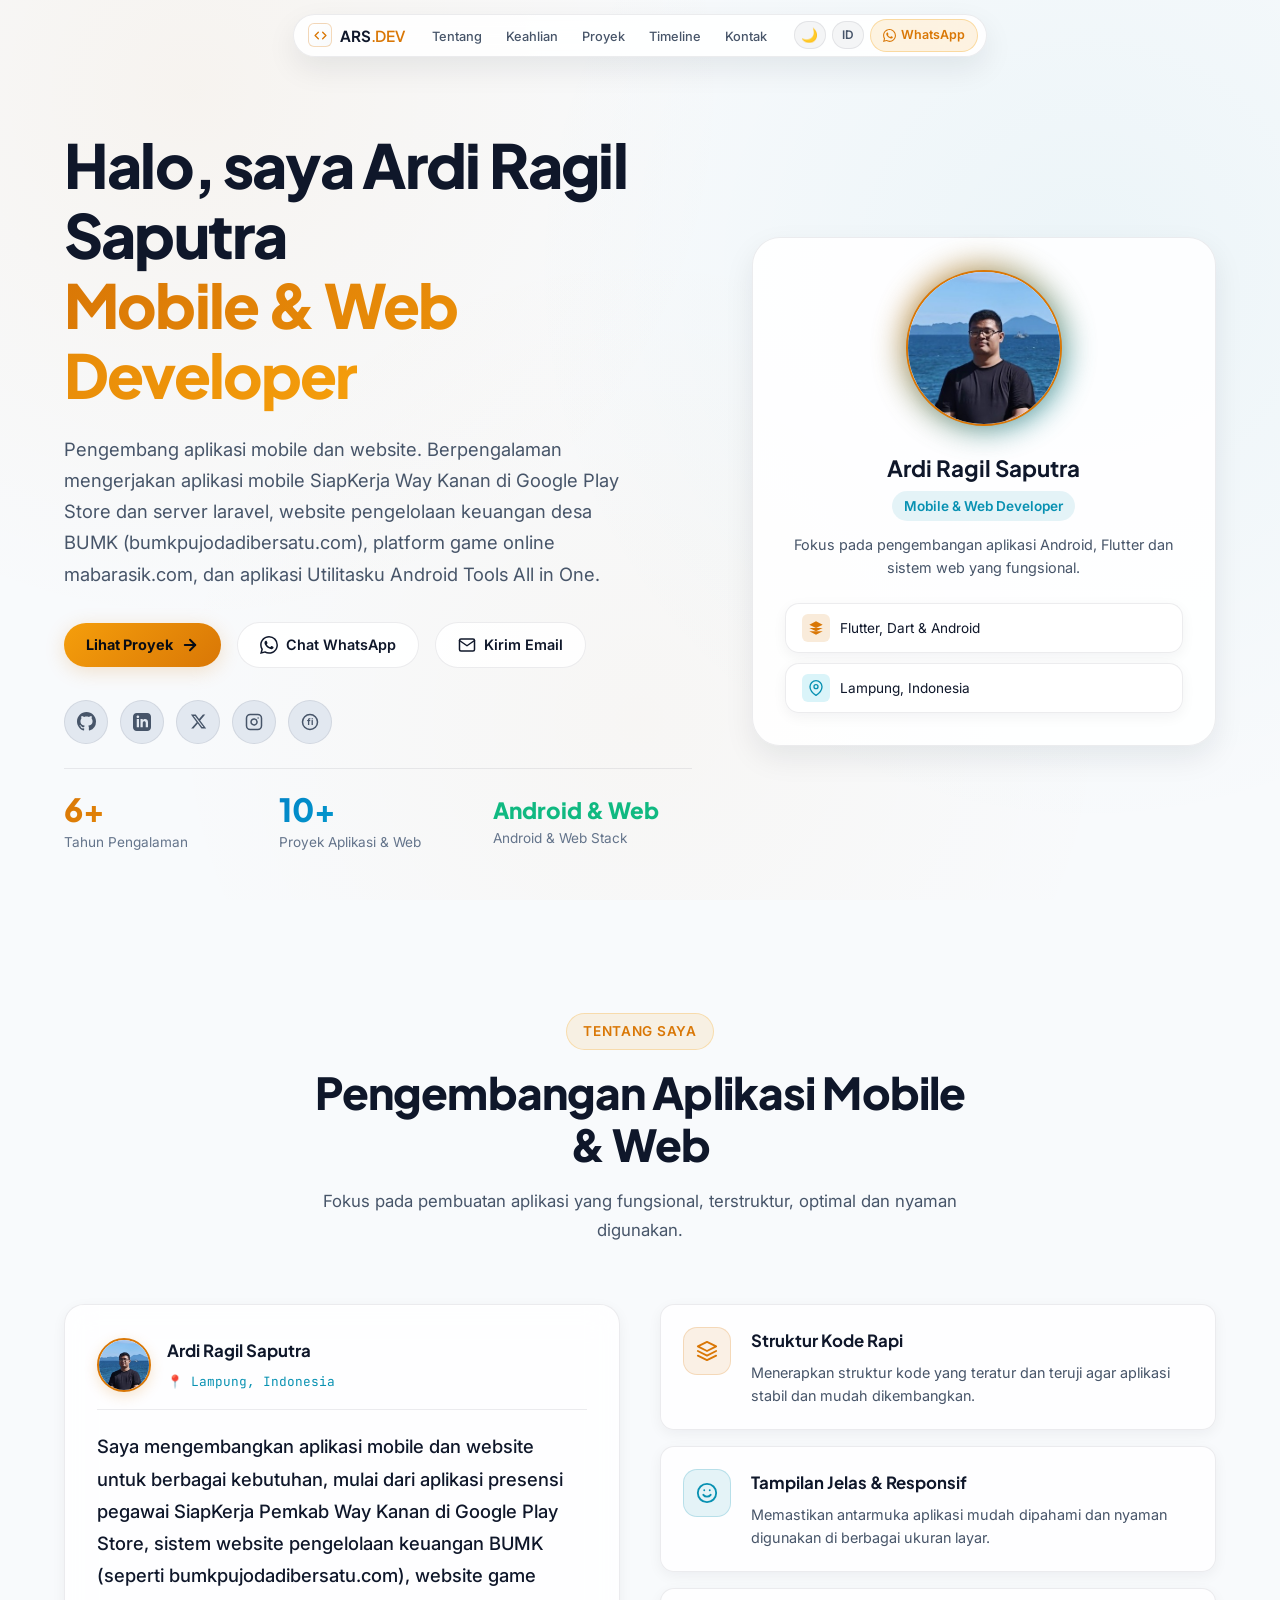
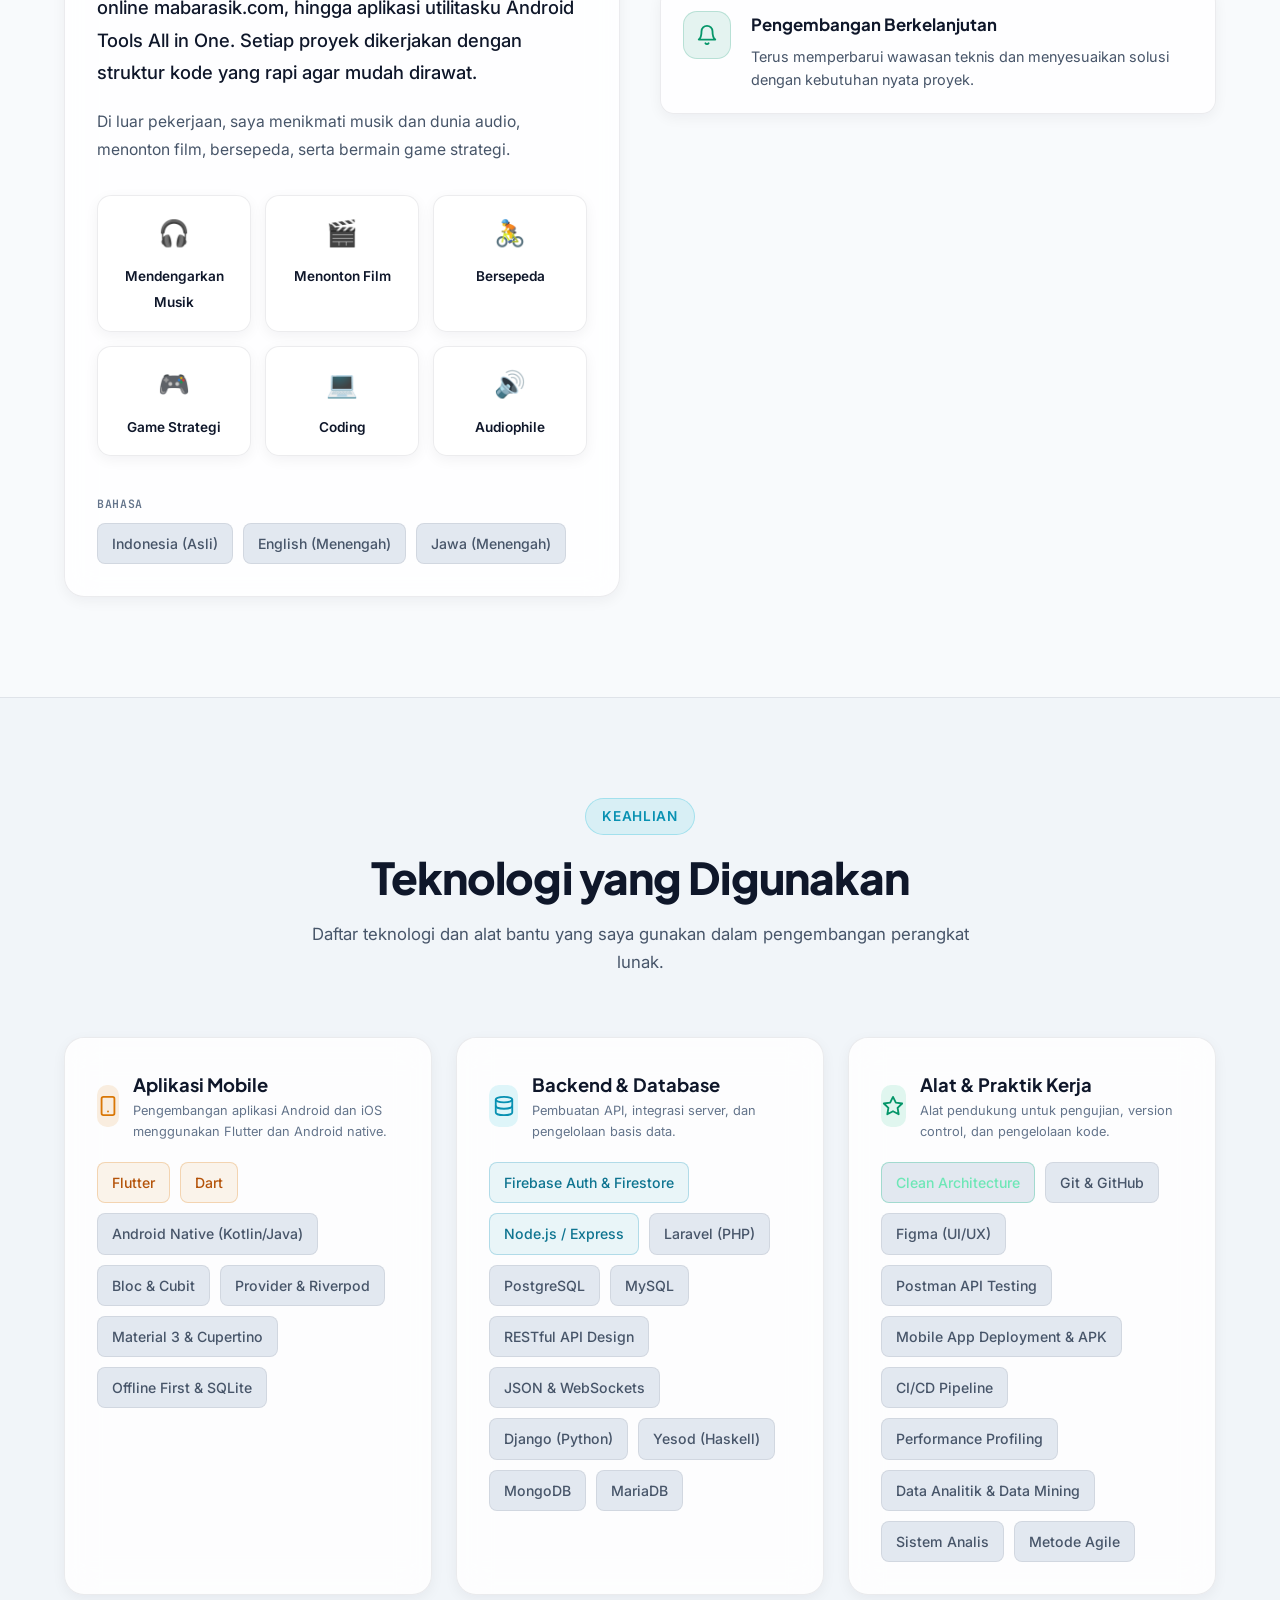
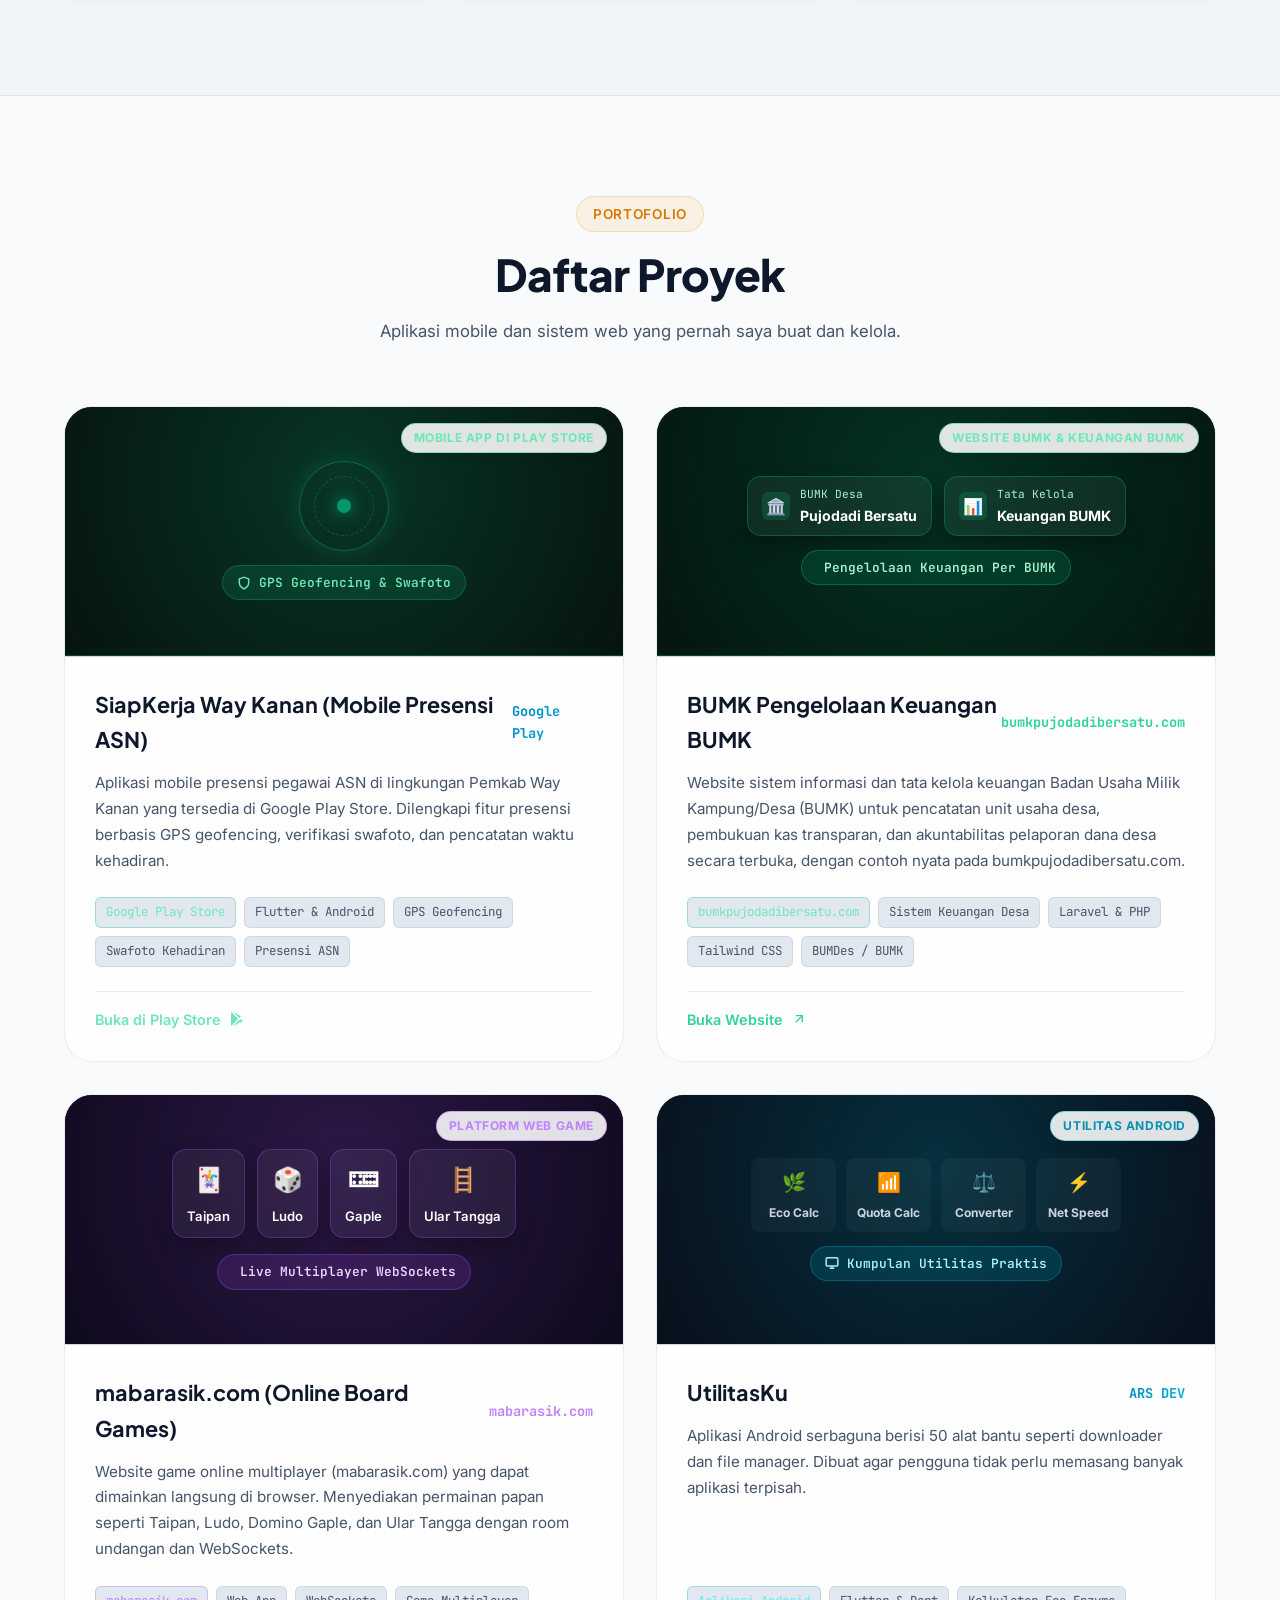
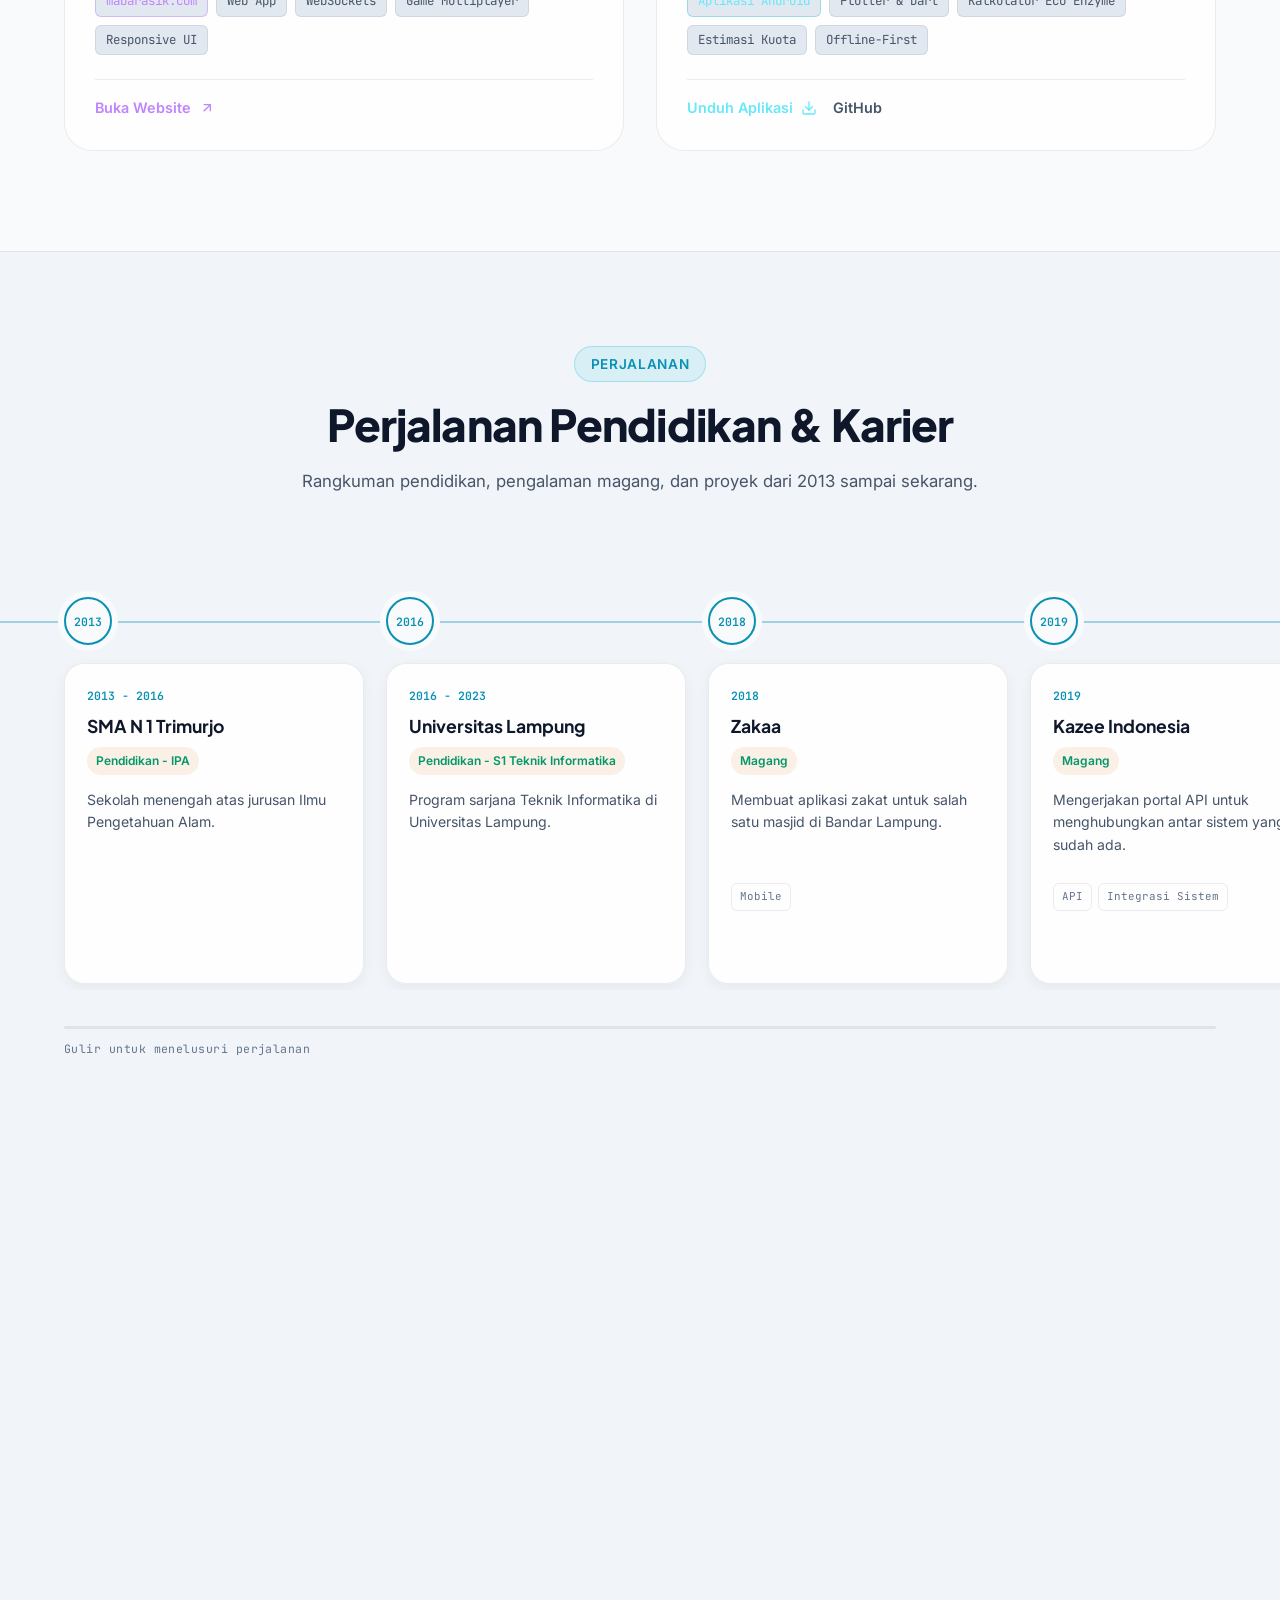
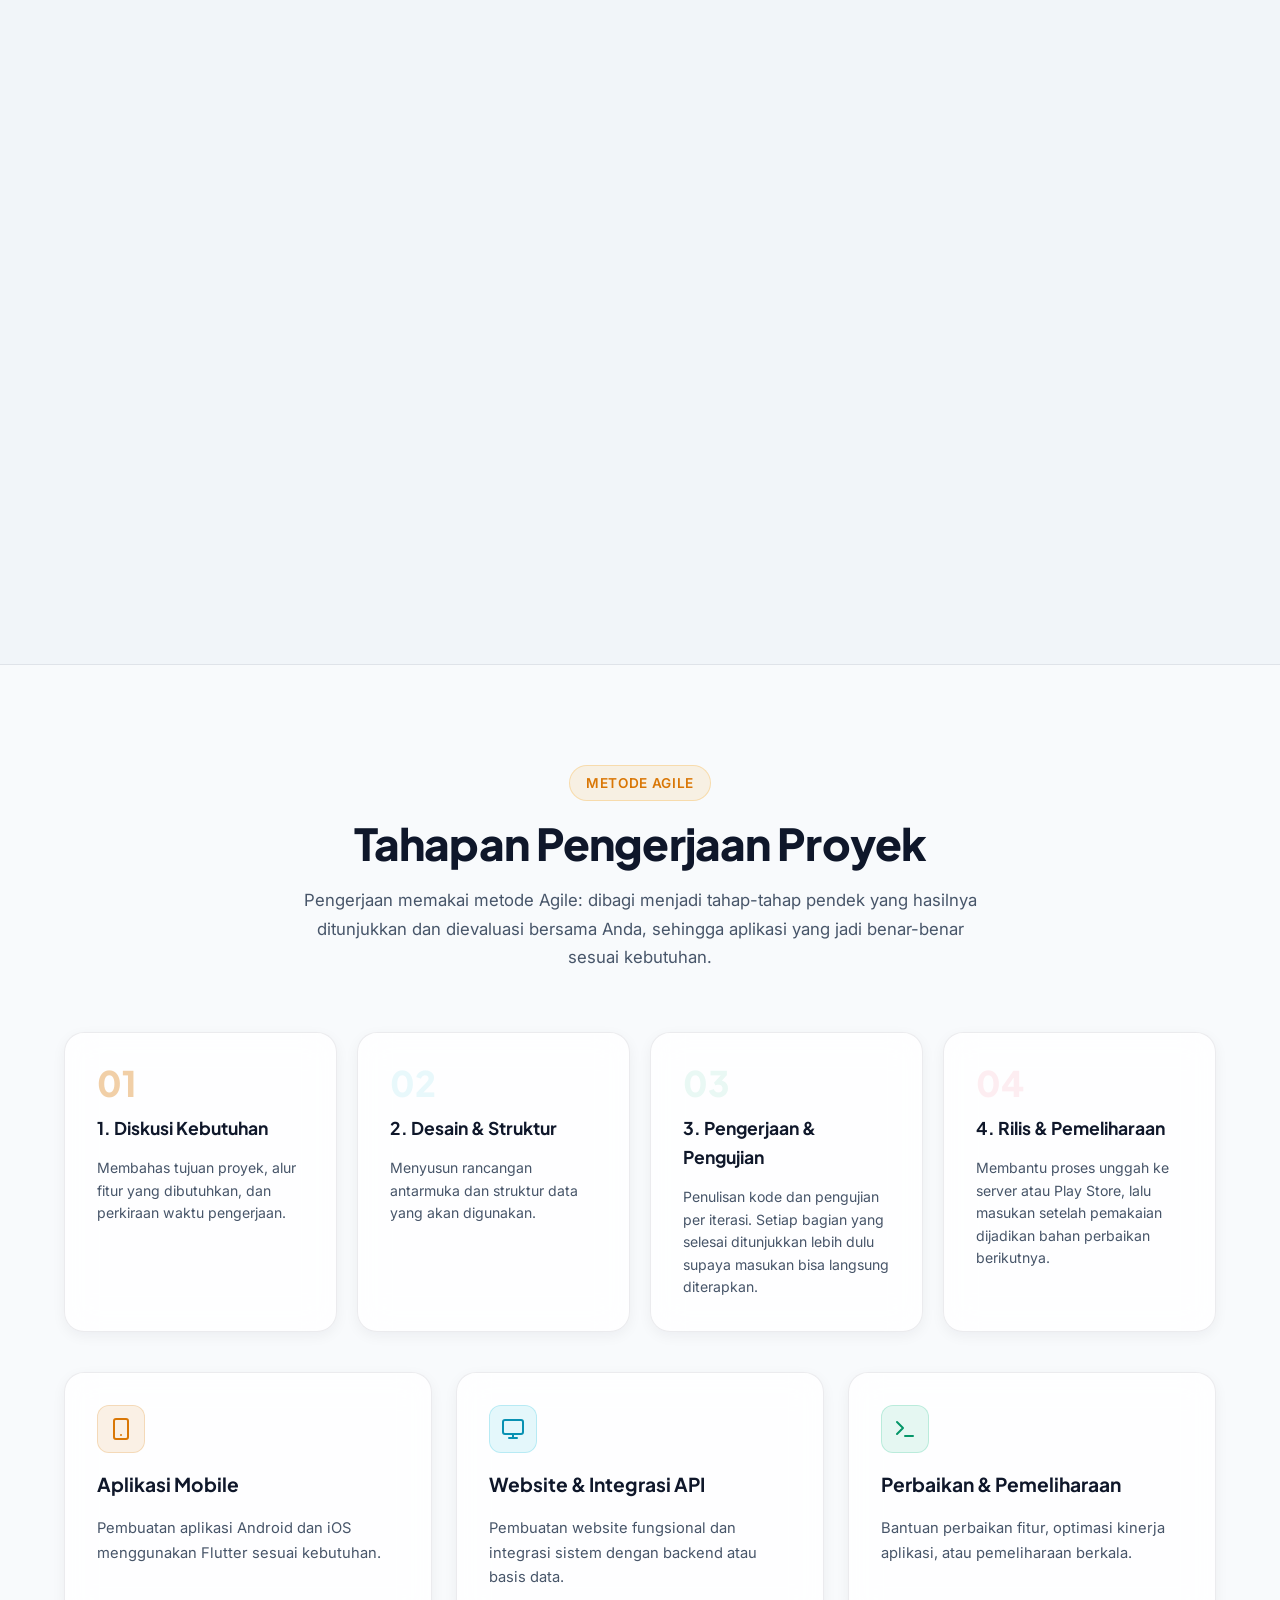
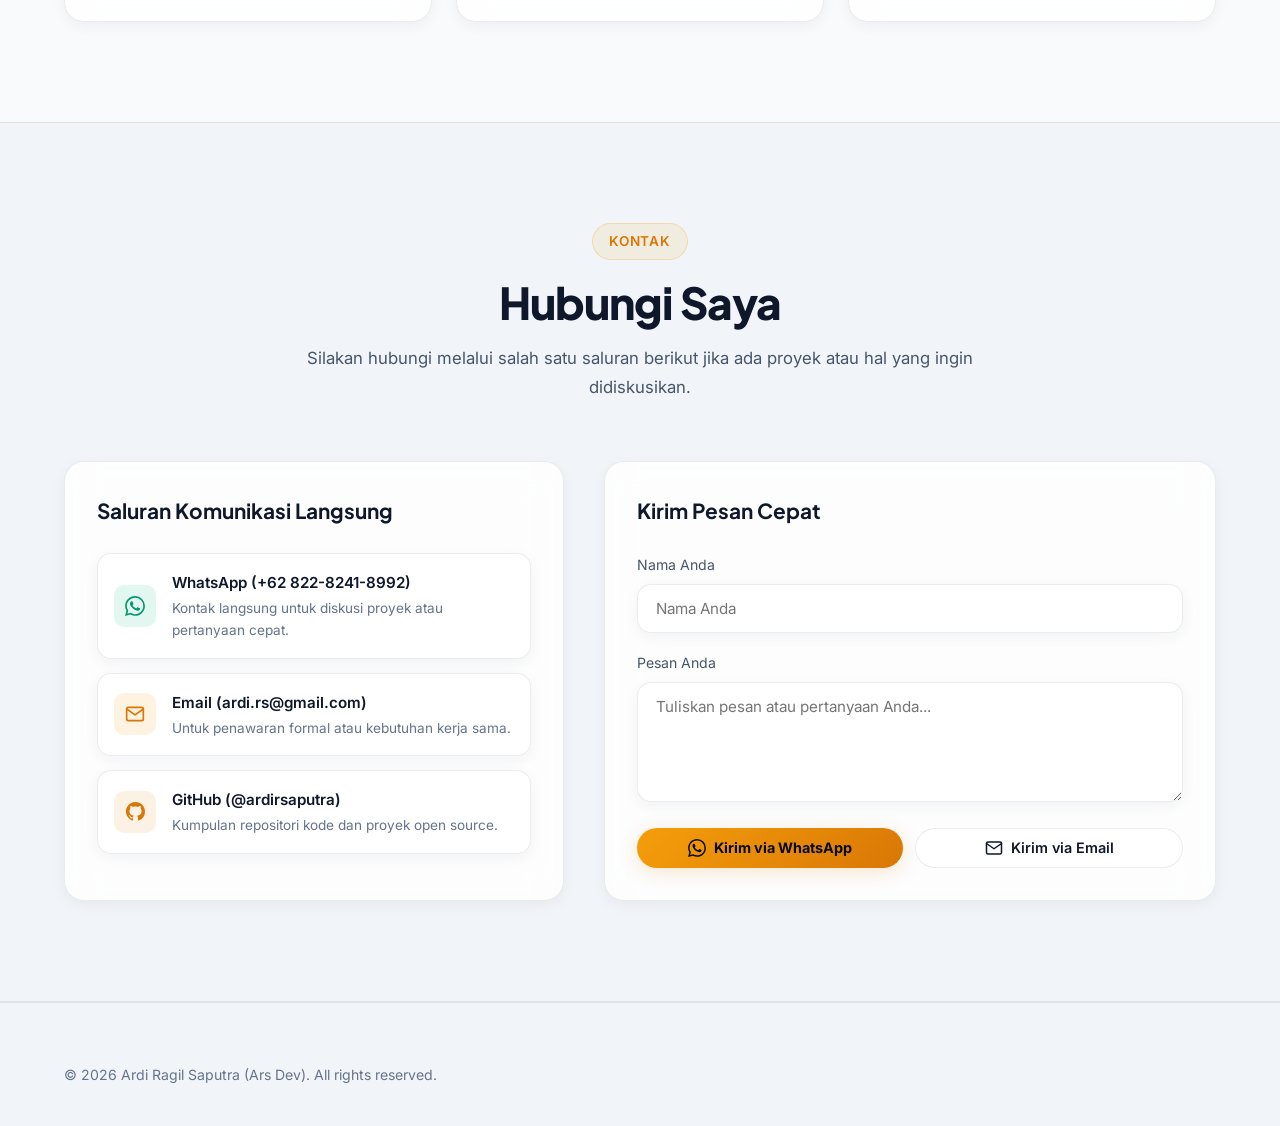
==== commit f3a30cf4: "Update bilingual content and links in TEKS-WEBSITE.md and index.html; enhance project descriptions a" ====
--- a/index.html
+++ b/index.html
@@ -14,7 +14,7 @@
     />
     <meta
       name="keywords"
-      content="Ardi Ragil Saputra, Ars Dev, Flutter Developer, Android Developer, Mobile Engineer Indonesia, SiapKerja Way Kanan, BUMK Pujodadi Bersatu, bumkpujodadibersatu.com, Keuangan Desa, mabarasik.com, Android Tools, Web Developer"
+      content="Ardi Ragil Saputra, Ars Dev, Flutter Developer, Android Developer, Mobile Engineer Indonesia, SiapKerja Way Kanan, BUMK Pujodadi Bersatu, bumkpujodadibersatu.com, Keuangan bumk, mabarasik.com, UtilitasKu, Web Developer"
     />
     <meta name="author" content="Ardi Ragil Saputra" />
     <meta name="theme-color" content="#f8fafc" id="theme-color-meta" />
@@ -201,7 +201,7 @@
                 mengerjakan aplikasi mobile SiapKerja Way Kanan di Google Play
                 Store, website pengelolaan keuangan desa BUMK
                 (bumkpujodadibersatu.com), platform game online mabarasik.com,
-                dan aplikasi utilitas Android Tools All in One.
+                dan aplikasi utilitasku Android Tools All in One.
               </p>
 
               <div class="hero-actions">
@@ -866,6 +866,7 @@
                 <span class="tech-pill">Performance Profiling</span>
                 <span class="tech-pill">Data Analitik &amp; Data Mining</span>
                 <span class="tech-pill">Sistem Analis</span>
+                <span class="tech-pill">Metode Agile</span>
               </div>
             </div>
           </div>
@@ -965,7 +966,7 @@
                 </div>
                 <div class="project-actions">
                   <a
-                    href="https://play.google.com/store/search?q=siapkerja+waykanan&c=apps"
+                    href="https://play.google.com/store/apps/details?id=id.co.waykanankab.siapkerja&amp;hl=id"
                     target="_blank"
                     rel="noopener noreferrer"
                     class="project-link-btn"
@@ -1242,7 +1243,7 @@
                 <img
                   id="project-img-tools"
                   src=""
-                  alt="Screenshot Aplikasi Android Tools All in One"
+                  alt="Screenshot Aplikasi Utilitasku Android Tools All in One"
                   class="project-cover-img"
                   loading="lazy"
                   onerror="this.classList.add('img-hidden')"
@@ -1304,7 +1305,7 @@
               <div class="project-body">
                 <h3 class="project-title">
                   <span data-i18n="proj_tools_title"
-                    >Android Tools All in One</span
+                    >Utilitasku Android Tools All in One</span
                   >
                   <span
                     class="highlight-cyan"
@@ -1329,6 +1330,29 @@
                   <span class="project-tag">Offline-First</span>
                 </div>
                 <div class="project-actions">
+                  <a
+                    href="https://arstore-dev.vercel.app/download"
+                    target="_blank"
+                    rel="noopener noreferrer"
+                    class="project-link-btn"
+                    style="color: #67e8f9"
+                  >
+                    <span data-i18n="proj_btn_download">Unduh Aplikasi</span>
+                    <svg
+                      width="16"
+                      height="16"
+                      viewBox="0 0 24 24"
+                      fill="none"
+                      stroke="currentColor"
+                      stroke-width="2"
+                      stroke-linecap="round"
+                      stroke-linejoin="round"
+                    >
+                      <path d="M21 15v4a2 2 0 0 1-2 2H5a2 2 0 0 1-2-2v-4"></path>
+                      <polyline points="7 10 12 15 17 10"></polyline>
+                      <line x1="12" y1="15" x2="12" y2="3"></line>
+                    </svg>
+                  </a>
                   <a
                     href="https://github.com/ardirsaputra"
                     target="_blank"
@@ -1441,13 +1465,14 @@
       <section class="section" id="workflow">
         <div class="container">
           <div class="section-header">
-            <span class="section-tag" data-i18n="flow_tag">Alur Kerja</span>
+            <span class="section-tag" data-i18n="flow_tag">Metode Agile</span>
             <h2 class="section-title" data-i18n="flow_title">
               Tahapan Pengerjaan Proyek
             </h2>
             <p class="section-subtitle" data-i18n="flow_sub">
-              Langkah pengerjaan terstruktur dari diskusi awal hingga aplikasi
-              siap digunakan.
+              Pengerjaan memakai metode Agile: dibagi menjadi tahap-tahap pendek
+              yang hasilnya ditunjukkan dan dievaluasi bersama Anda, sehingga
+              aplikasi yang jadi benar-benar sesuai kebutuhan.
             </p>
           </div>
 
@@ -1484,8 +1509,9 @@
                 3. Pengerjaan & Pengujian
               </h3>
               <p class="step-desc" data-i18n="step_3_desc">
-                Penulisan kode program, integrasi fungsi, dan pengujian untuk
-                memastikan aplikasi berjalan baik.
+                Penulisan kode dan pengujian per iterasi. Setiap bagian yang
+                selesai ditunjukkan lebih dulu supaya masukan bisa langsung
+                diterapkan.
               </p>
             </div>
 
@@ -1497,8 +1523,8 @@
                 4. Rilis & Pemeliharaan
               </h3>
               <p class="step-desc" data-i18n="step_4_desc">
-                Membantu proses unggah ke server/Play Store dan perbaikan jika
-                dibutuhkan.
+                Membantu proses unggah ke server atau Play Store, lalu masukan
+                setelah pemakaian dijadikan bahan perbaikan berikutnya.
               </p>
             </div>
           </div>
@@ -1824,11 +1850,6 @@
             © 2026 Ardi Ragil Saputra (Ars Dev). All rights reserved.
           </p>
         </div>
-        <div>
-          <p class="footer-motto" data-i18n="footer_motto">
-            Ardi Ragil Saputra • Mobile & Web Developer
-          </p>
-        </div>
       </div>
     </footer>
 
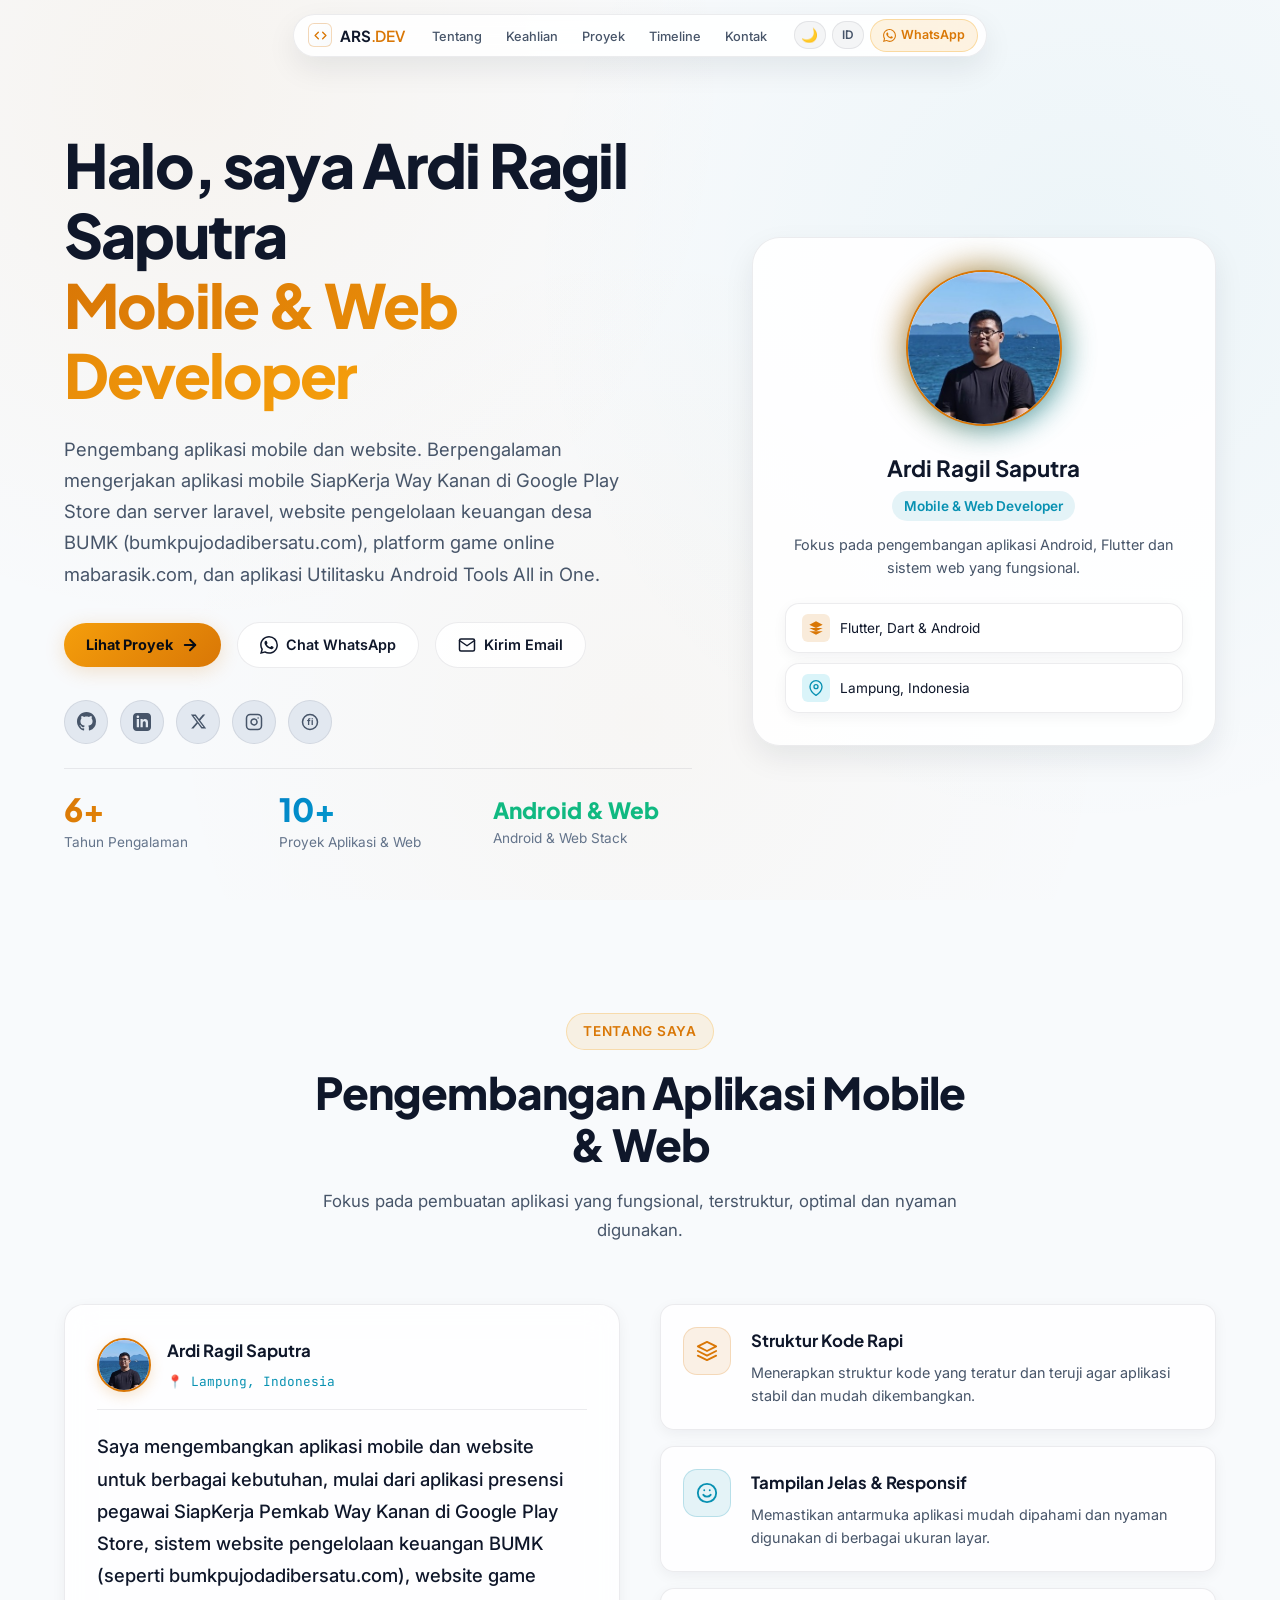
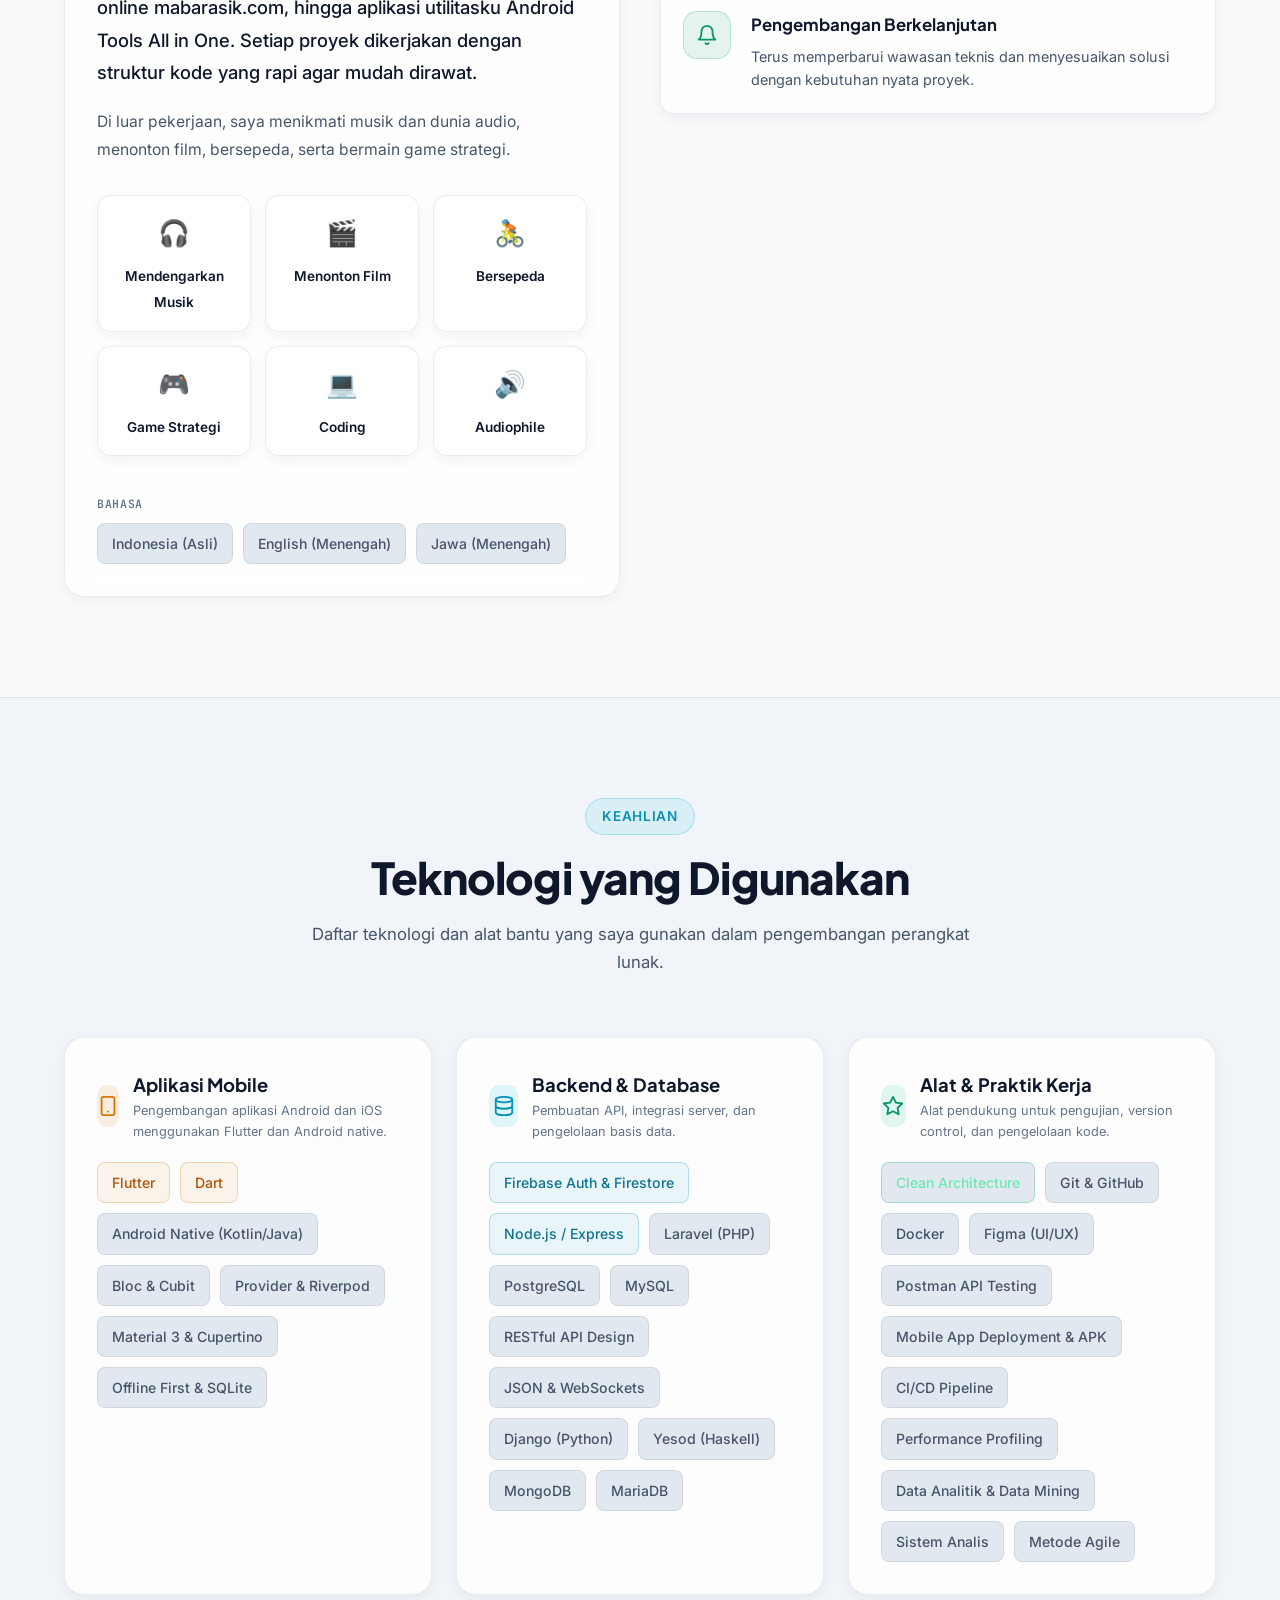
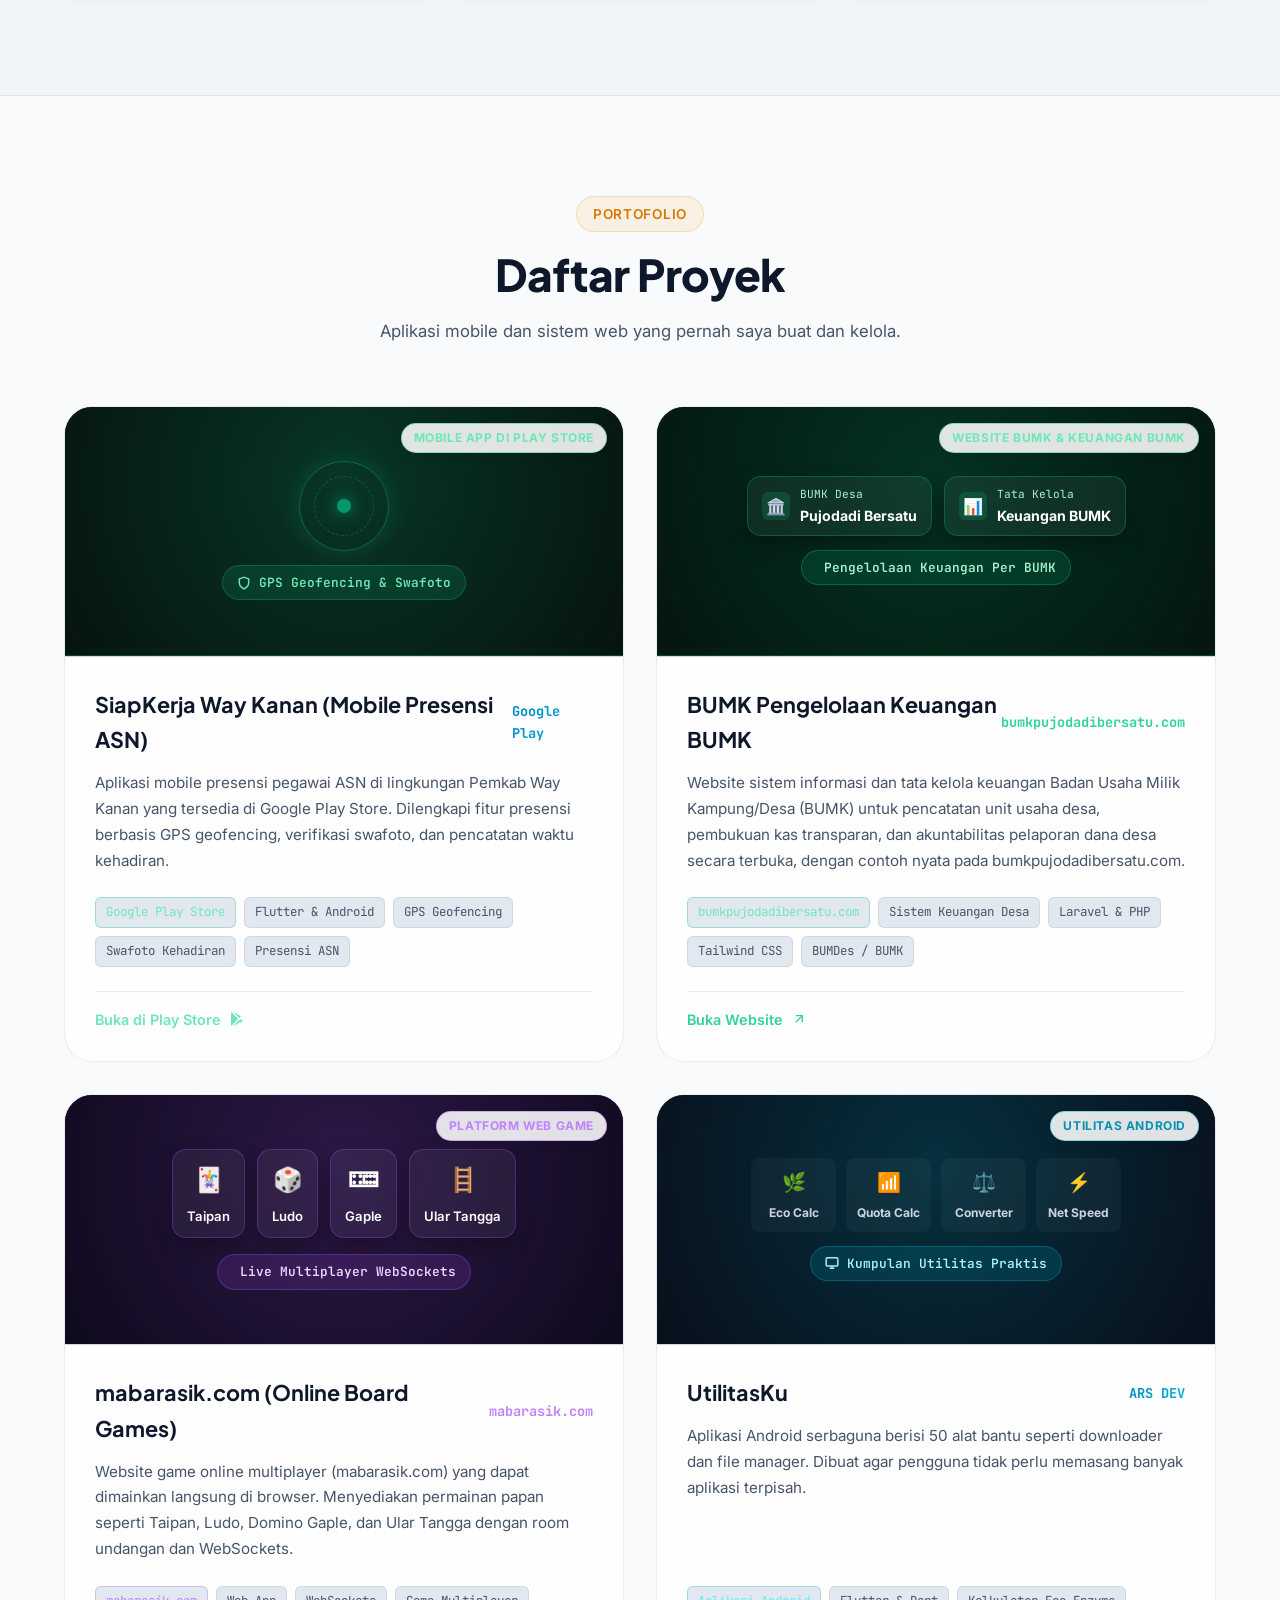
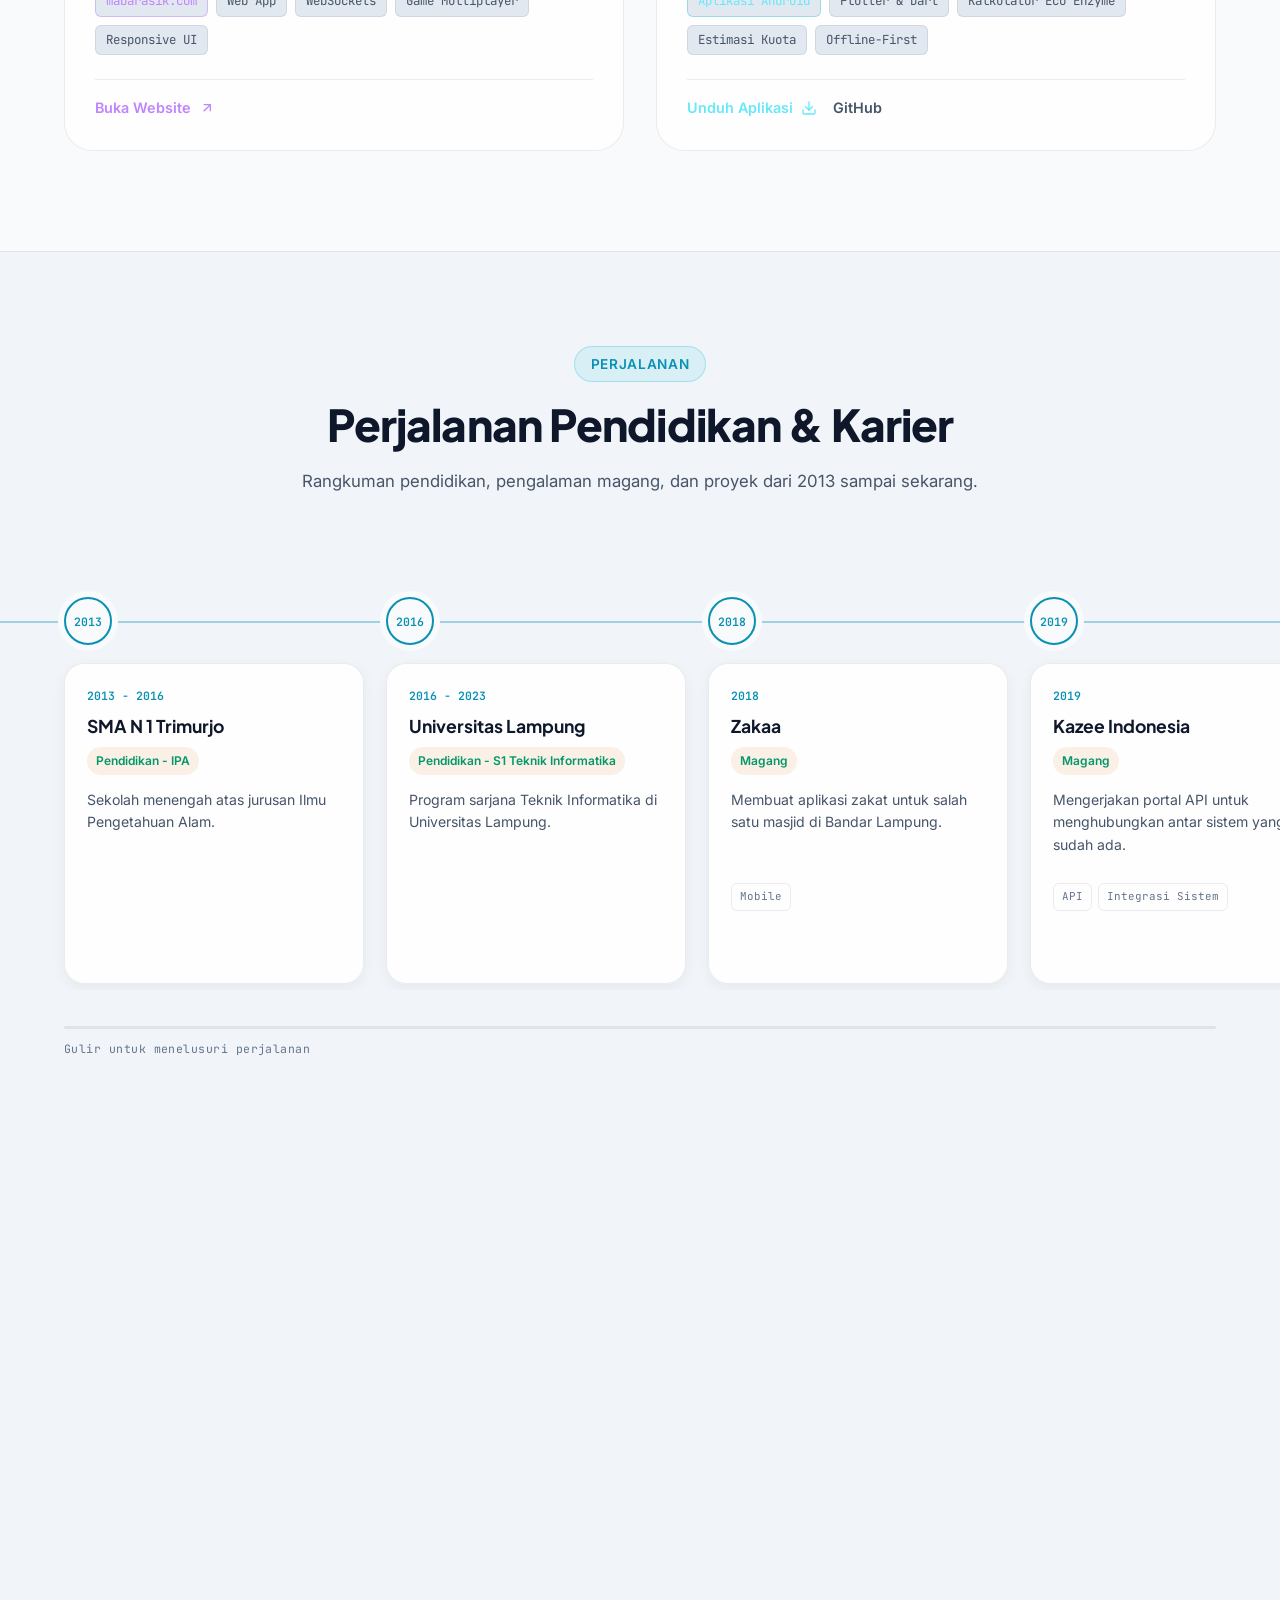
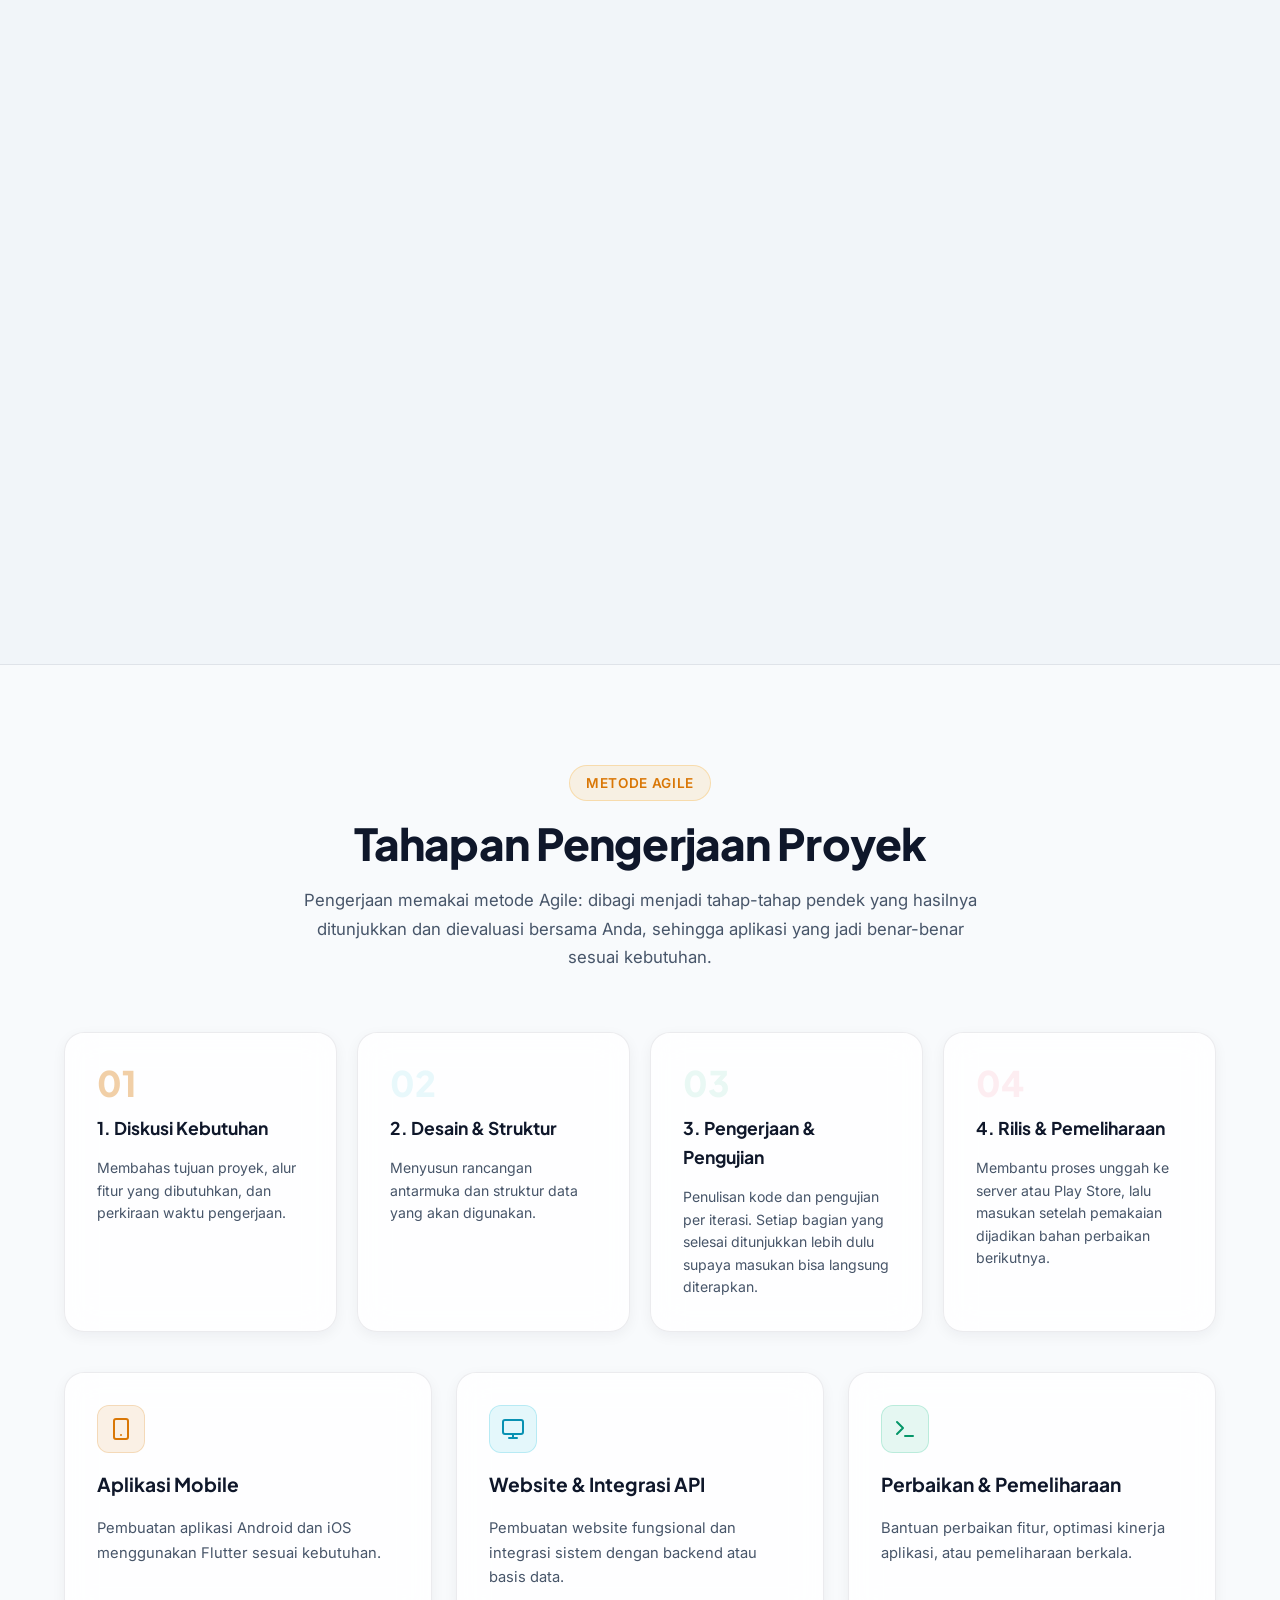
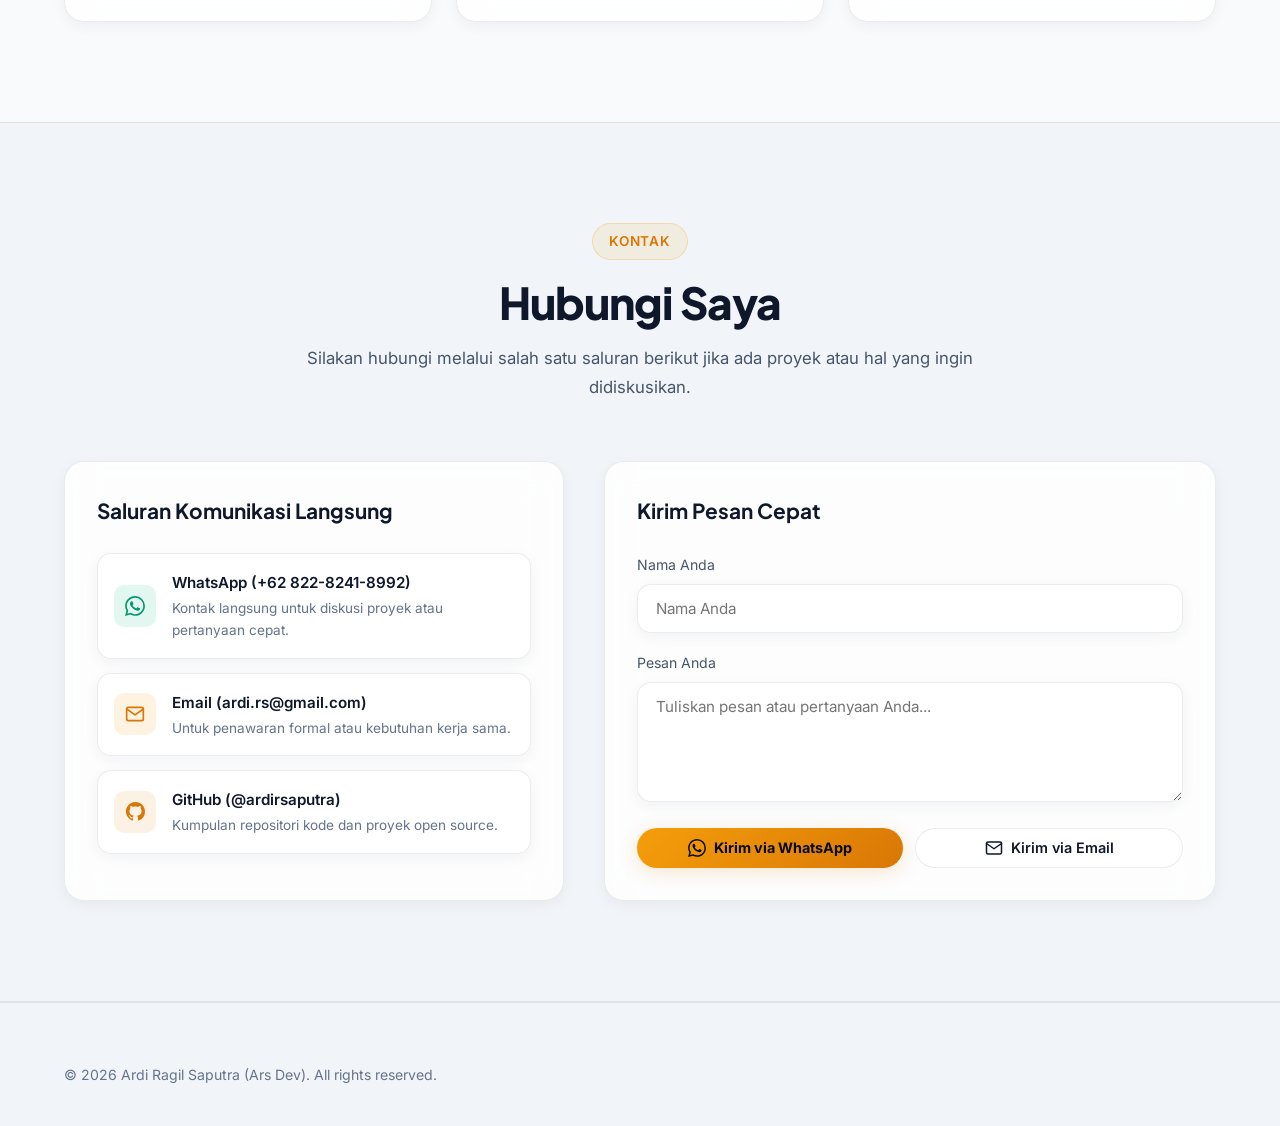
==== commit e2d41fd2: "Update TEKS-WEBSITE.md and index.html to add Docker and correct Git & GitHub formatting" ====
--- a/index.html
+++ b/index.html
@@ -858,7 +858,8 @@
                   style="color: #6ee7b7; border-color: rgba(16, 185, 129, 0.3)"
                   >Clean Architecture</span
                 >
-                <span class="tech-pill">Git & GitHub</span>
+                <span class="tech-pill">Git &amp; GitHub</span>
+                <span class="tech-pill">Docker</span>
                 <span class="tech-pill">Figma (UI/UX)</span>
                 <span class="tech-pill">Postman API Testing</span>
                 <span class="tech-pill">Mobile App Deployment & APK</span>
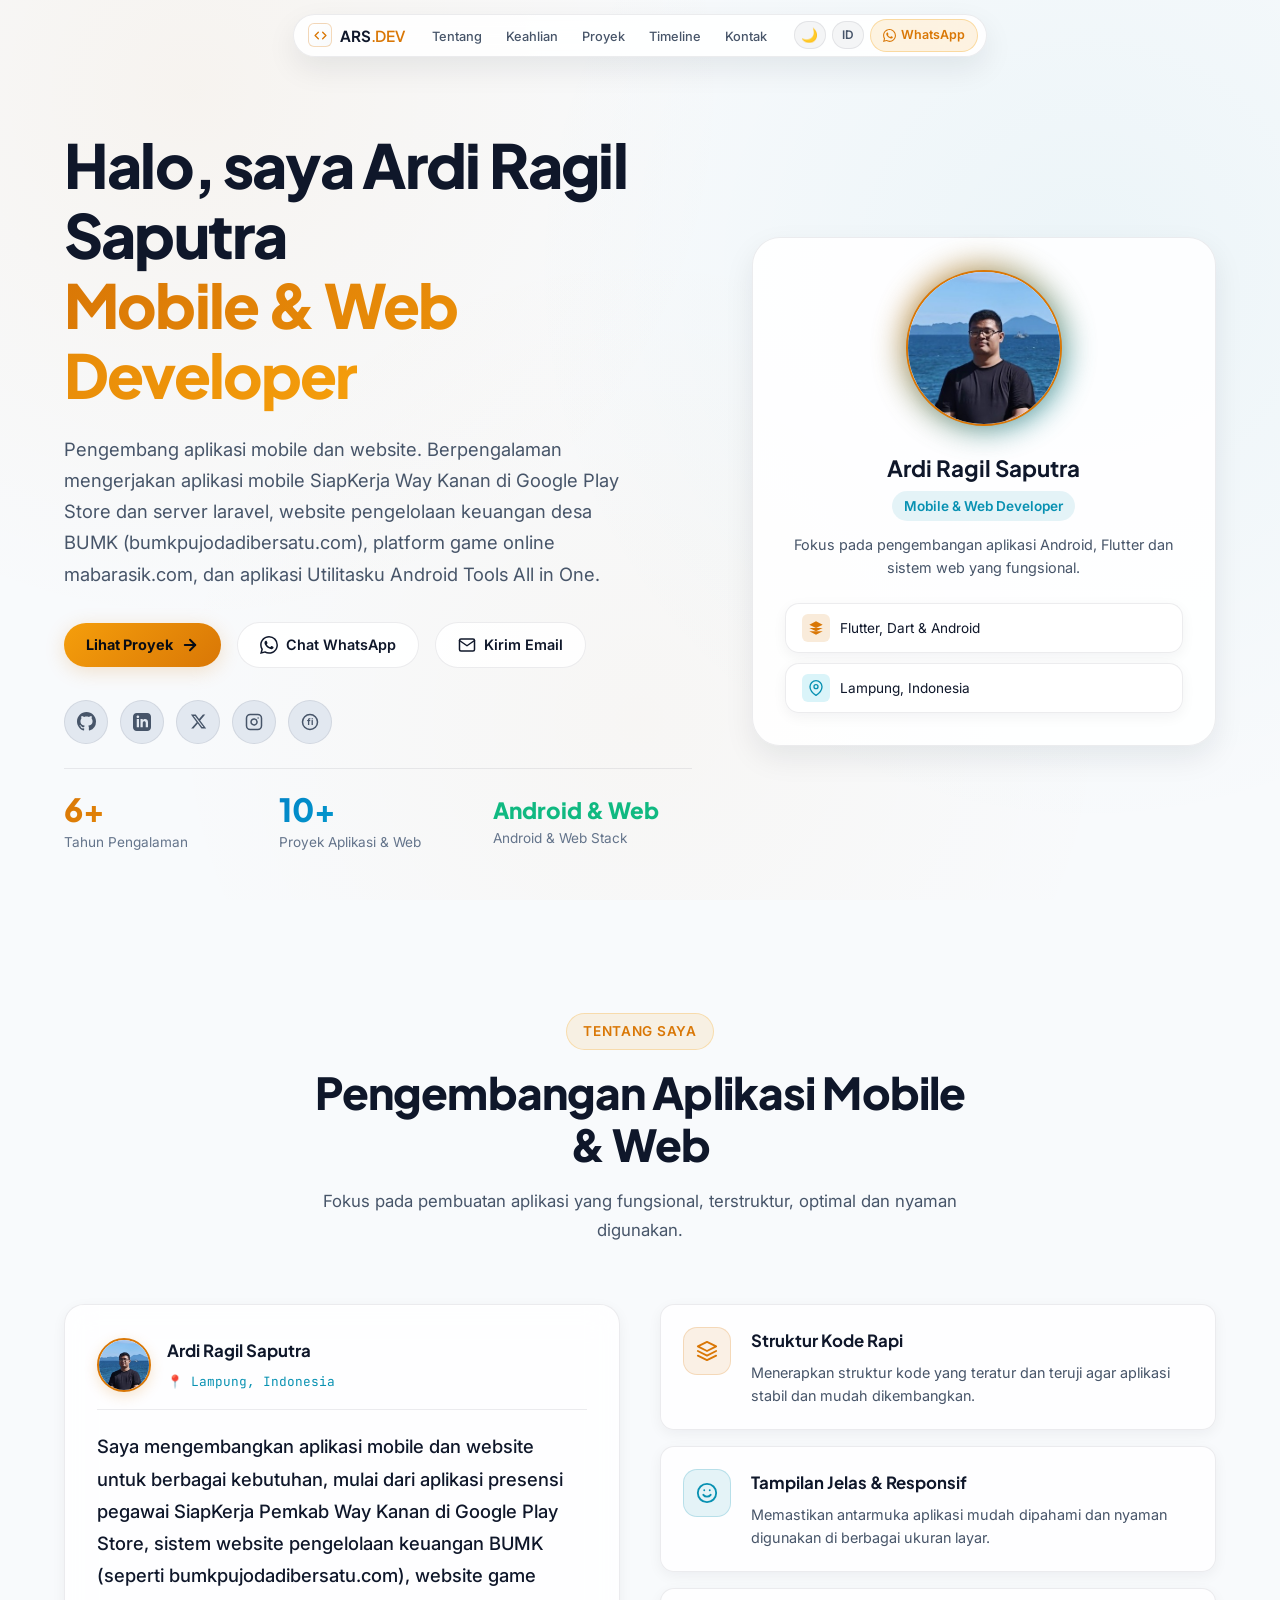
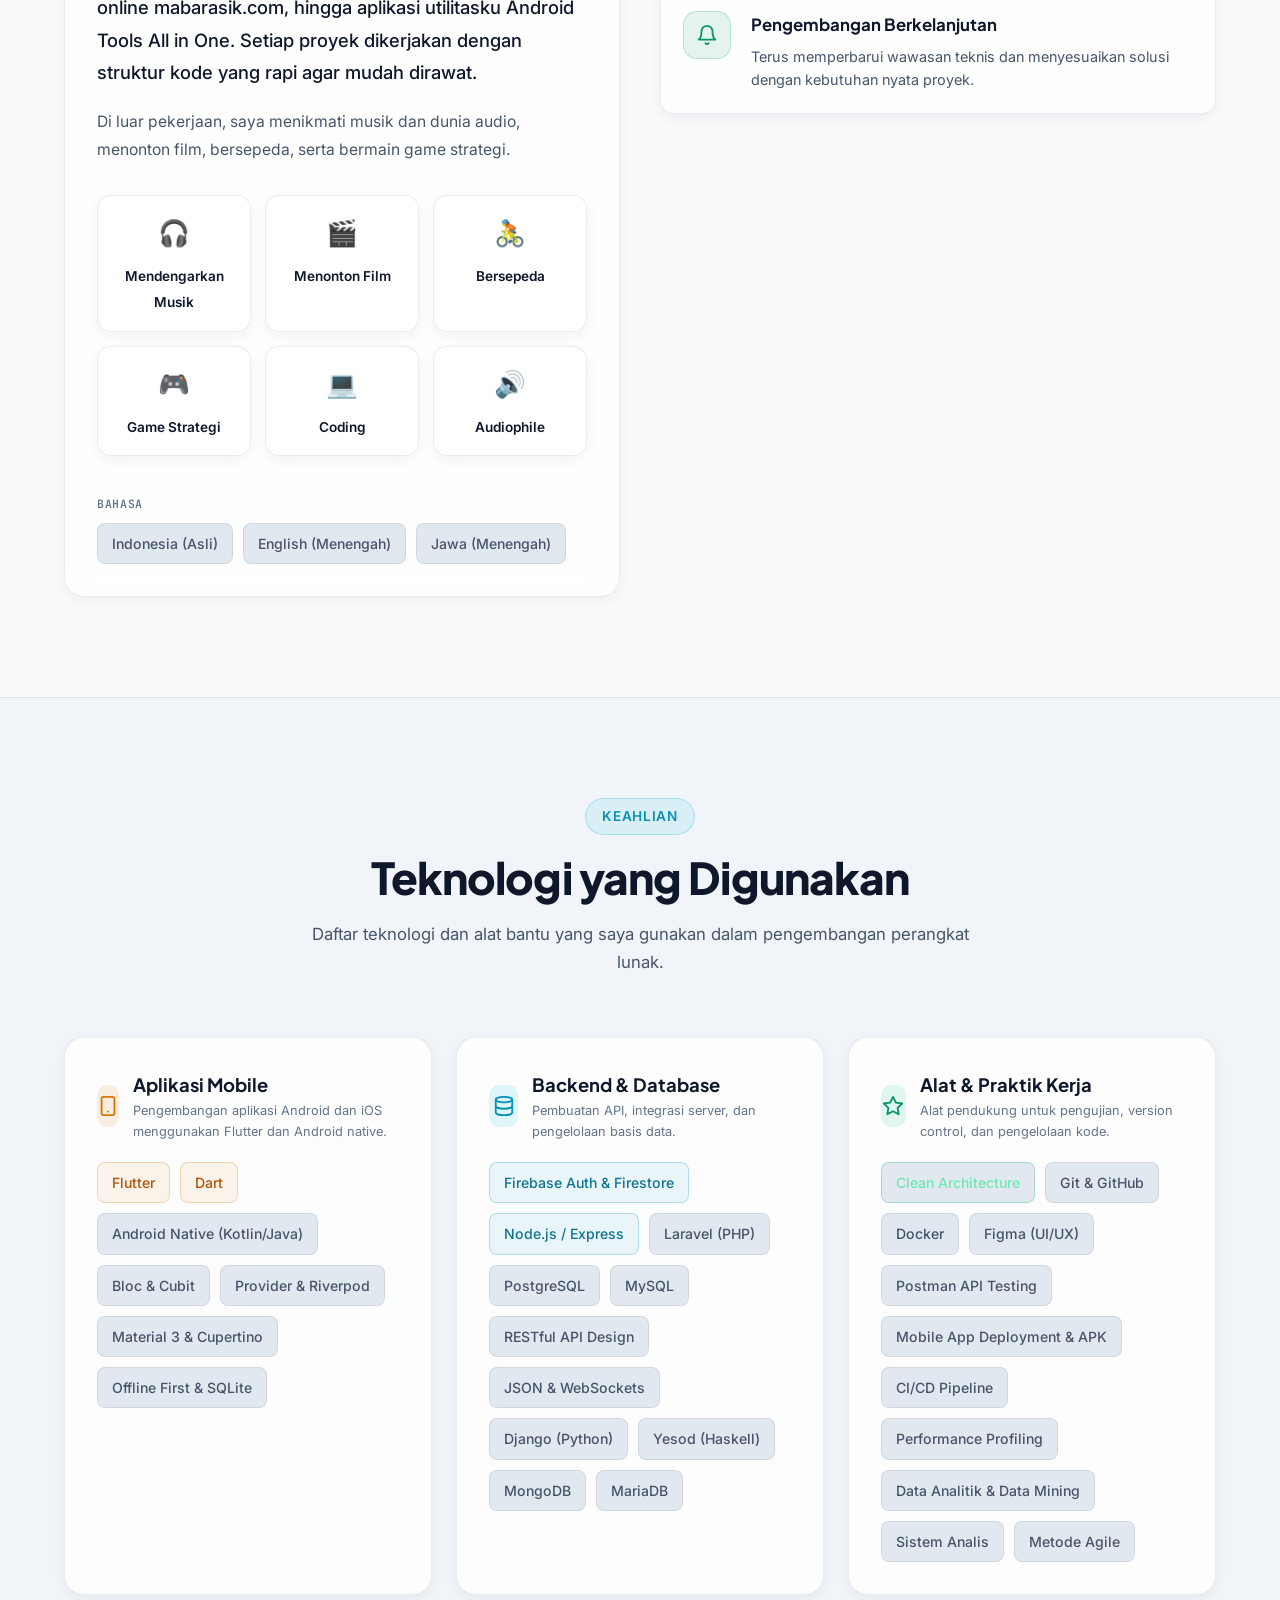
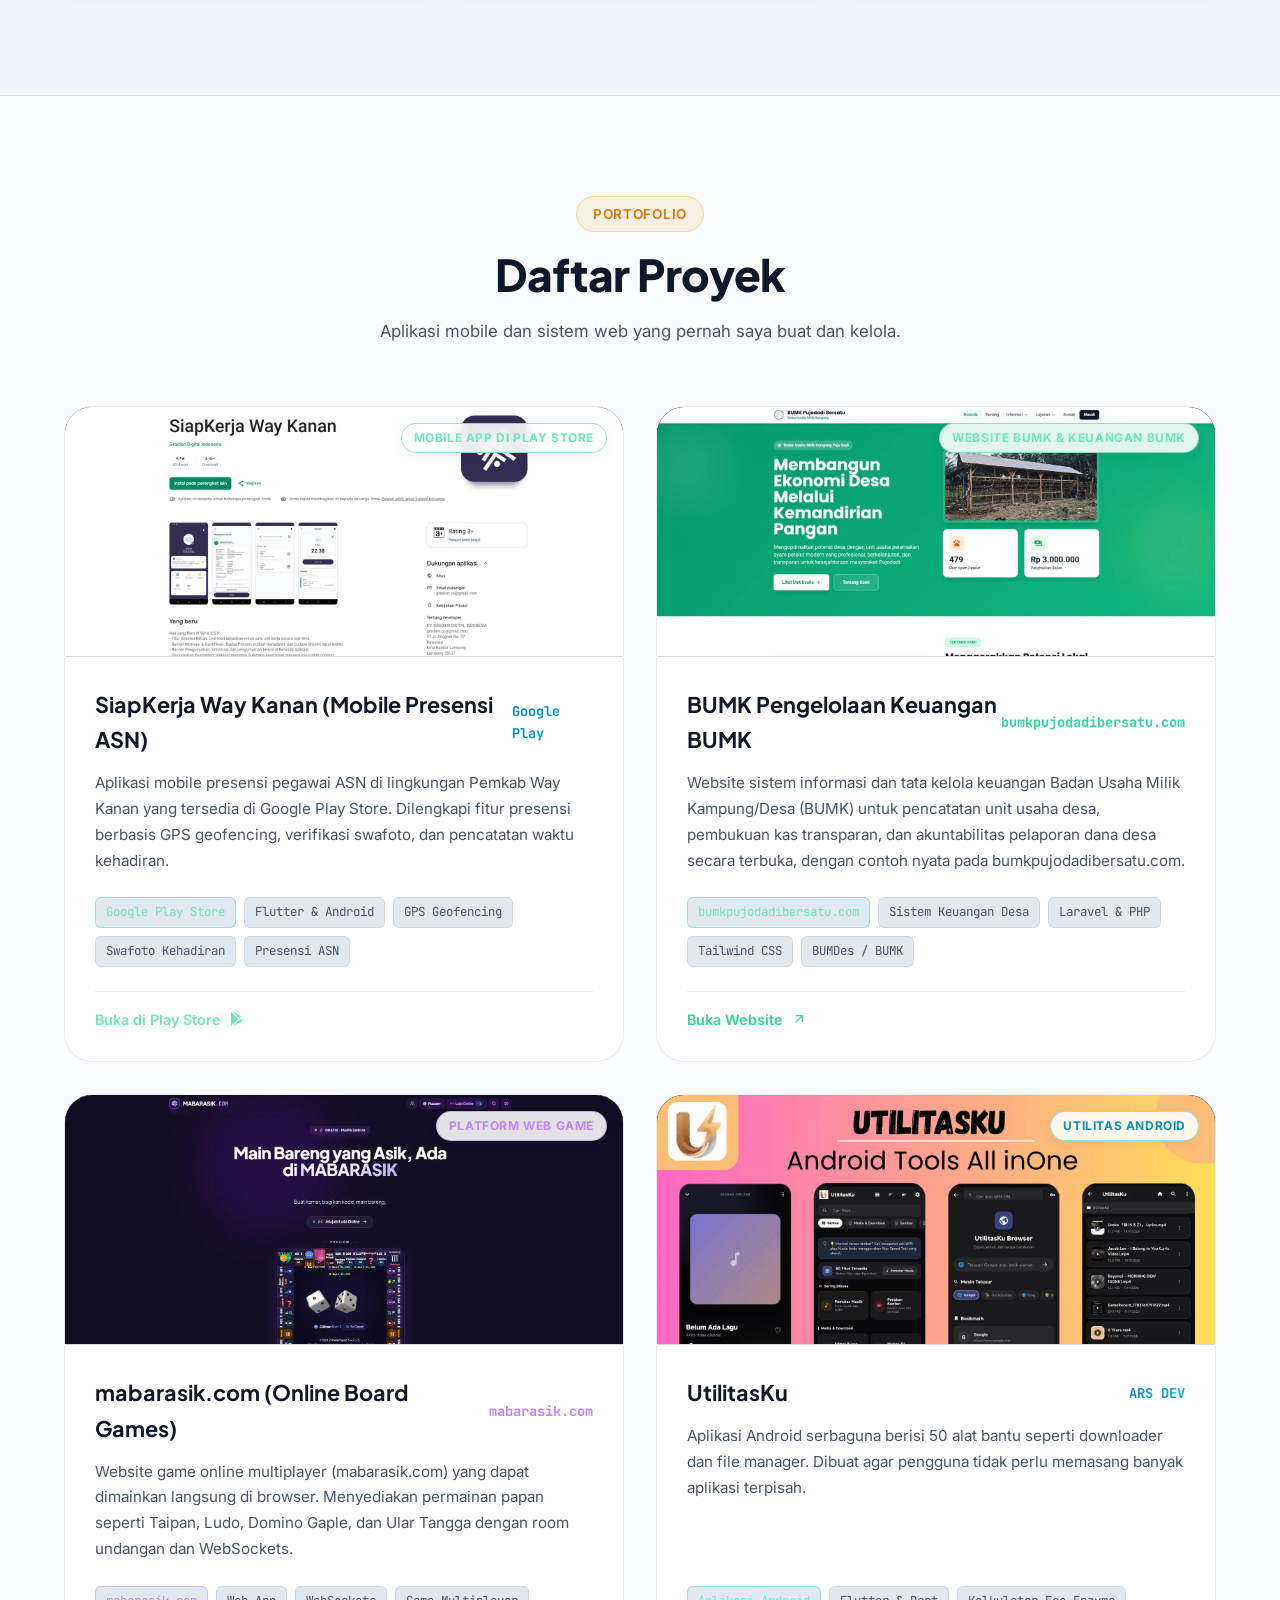
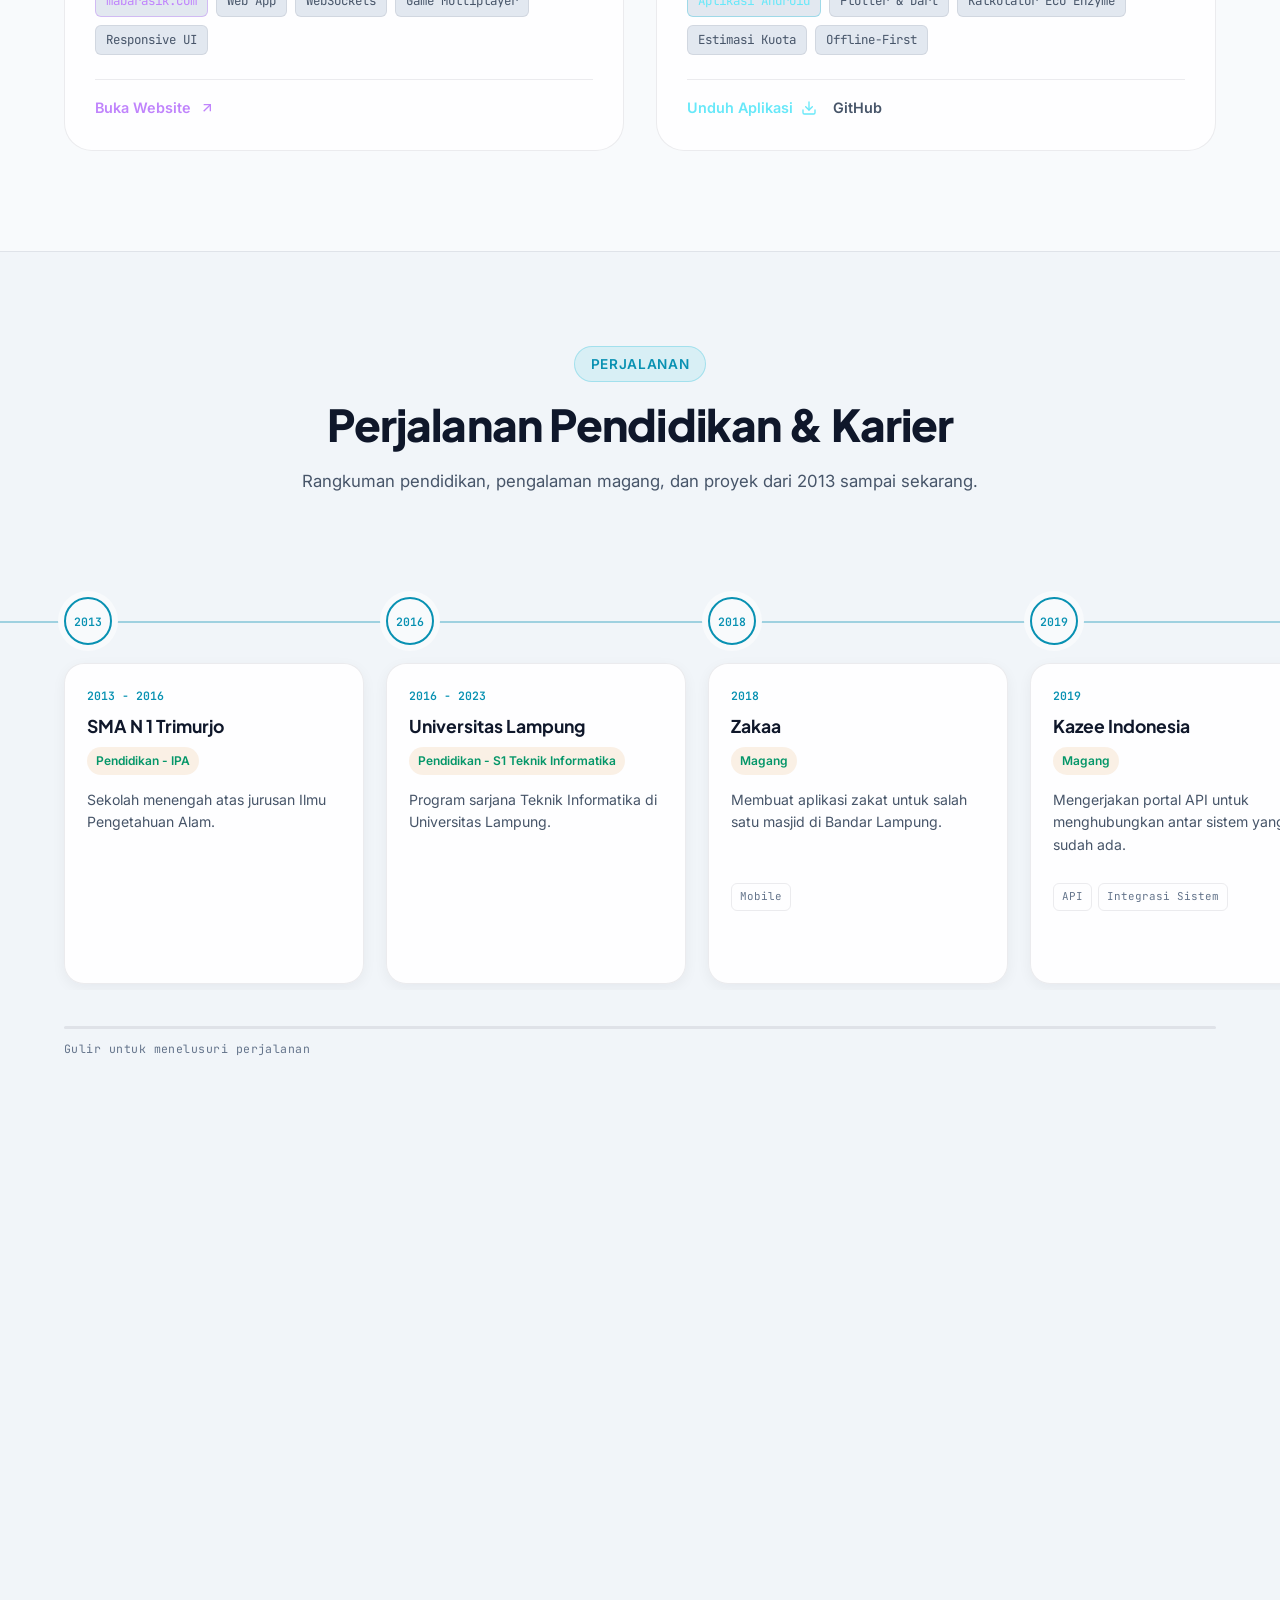
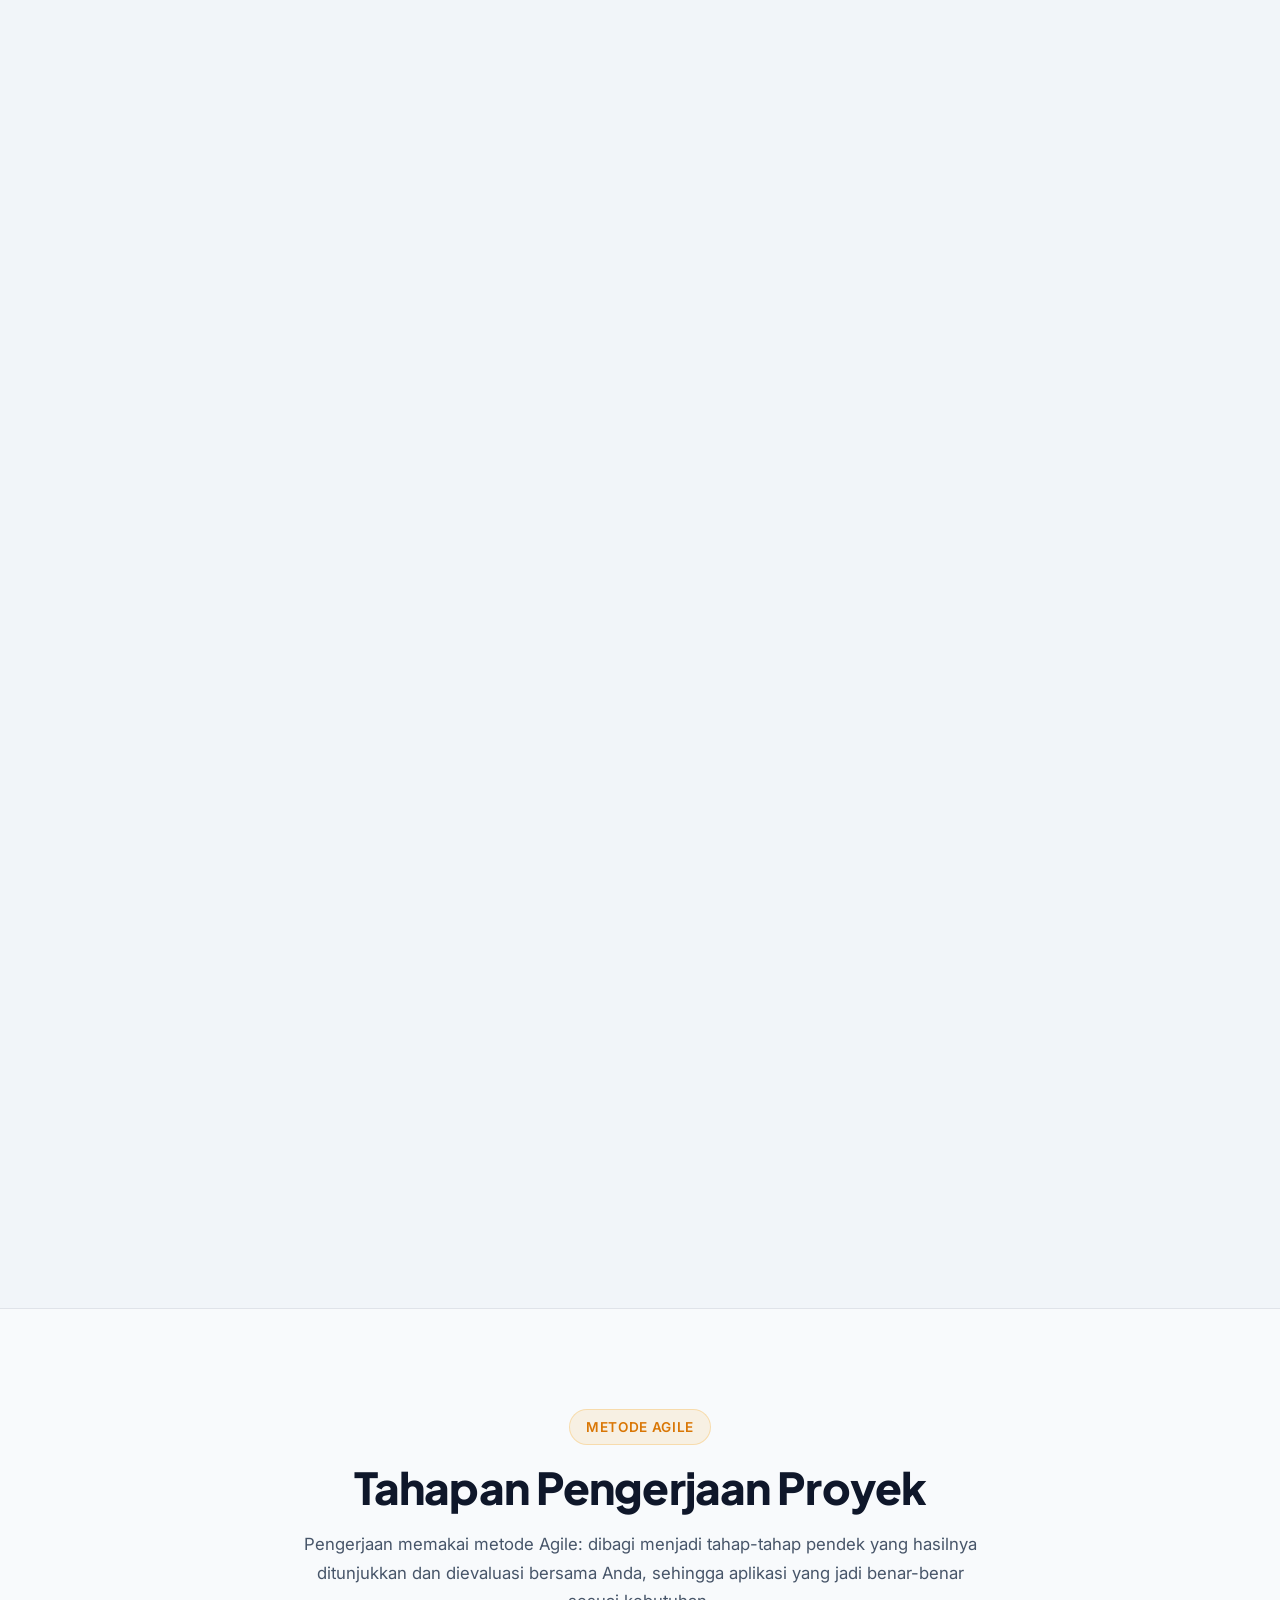
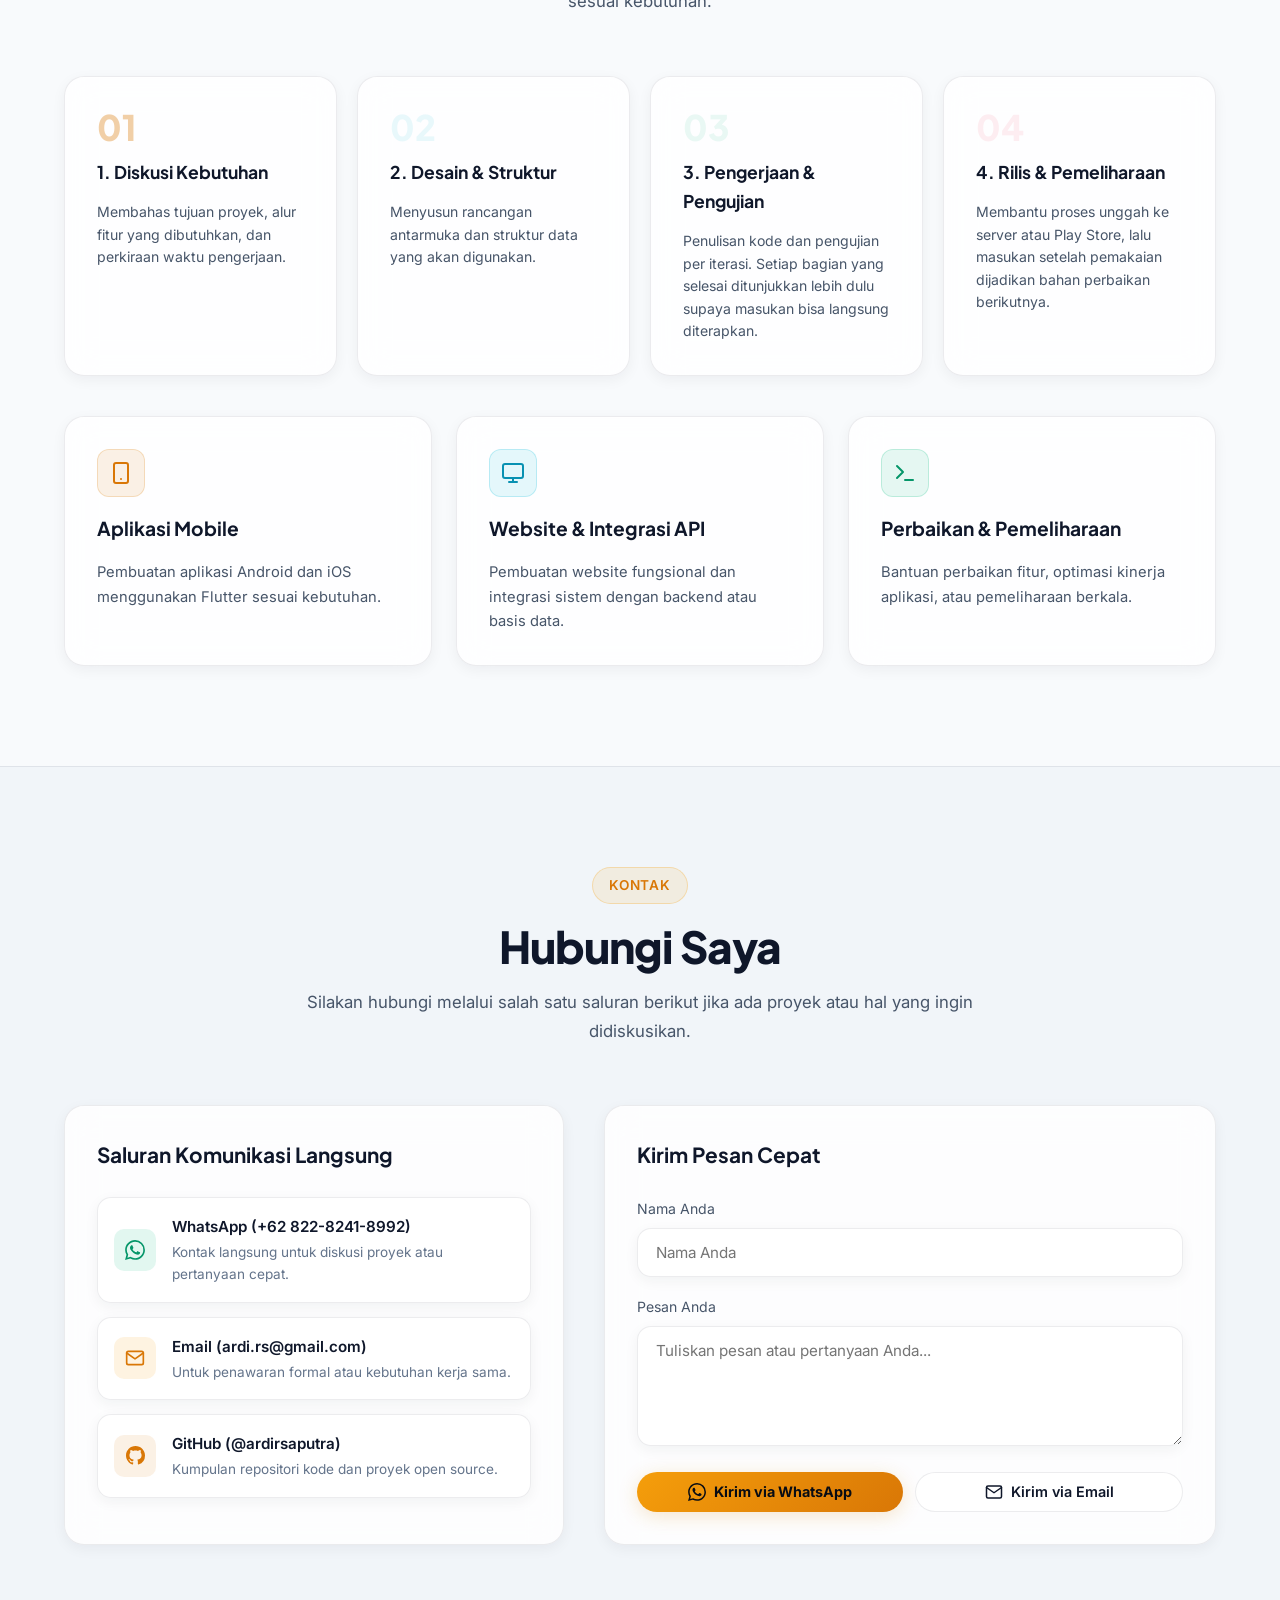
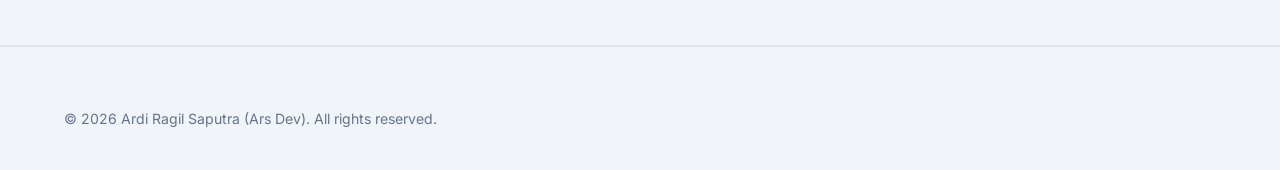
==== commit 962b2a6b: "Add .gitignore, update CV files, and add project images to index.html" ====
--- a/index.html
+++ b/index.html
@@ -899,7 +899,7 @@
                    ================================================================= -->
                 <img
                   id="project-img-siapkerja"
-                  src=""
+                  src="assets/projects/siapkerja-playstore.webp"
                   alt="Screenshot Aplikasi SiapKerja Way Kanan"
                   class="project-cover-img"
                   loading="lazy"
@@ -1000,7 +1000,7 @@
                    ================================================================= -->
                 <img
                   id="project-img-bumk"
-                  src=""
+                  src="assets/projects/bumk-website.webp"
                   alt="Screenshot Website BUMK Keuangan Desa"
                   class="project-cover-img"
                   loading="lazy"
@@ -1131,7 +1131,7 @@
                    ================================================================= -->
                 <img
                   id="project-img-mabarasik"
-                  src=""
+                  src="assets/projects/mabarasik-website.webp"
                   alt="Screenshot Platform Website mabarasik.com"
                   class="project-cover-img"
                   loading="lazy"
@@ -1243,7 +1243,7 @@
                    ================================================================= -->
                 <img
                   id="project-img-tools"
-                  src=""
+                  src="assets/projects/utilitasku-banner.webp"
                   alt="Screenshot Aplikasi Utilitasku Android Tools All in One"
                   class="project-cover-img"
                   loading="lazy"
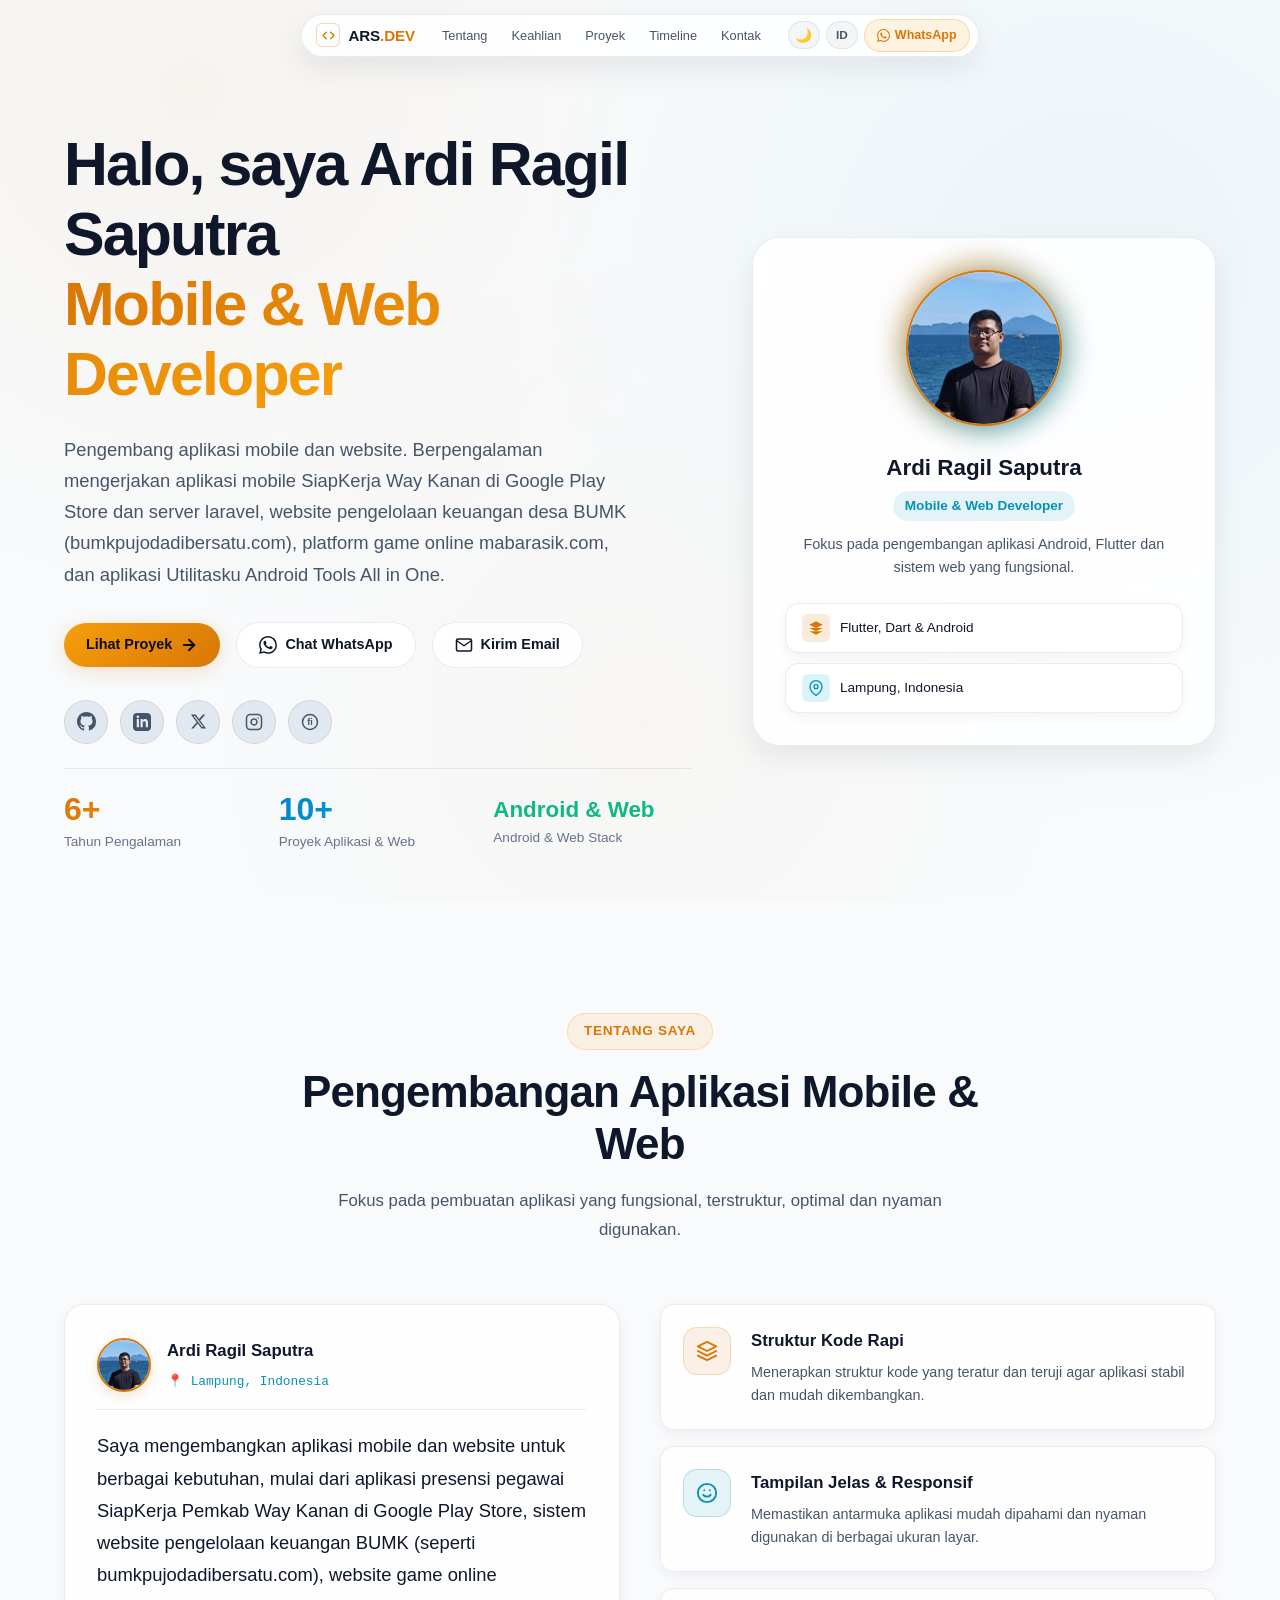
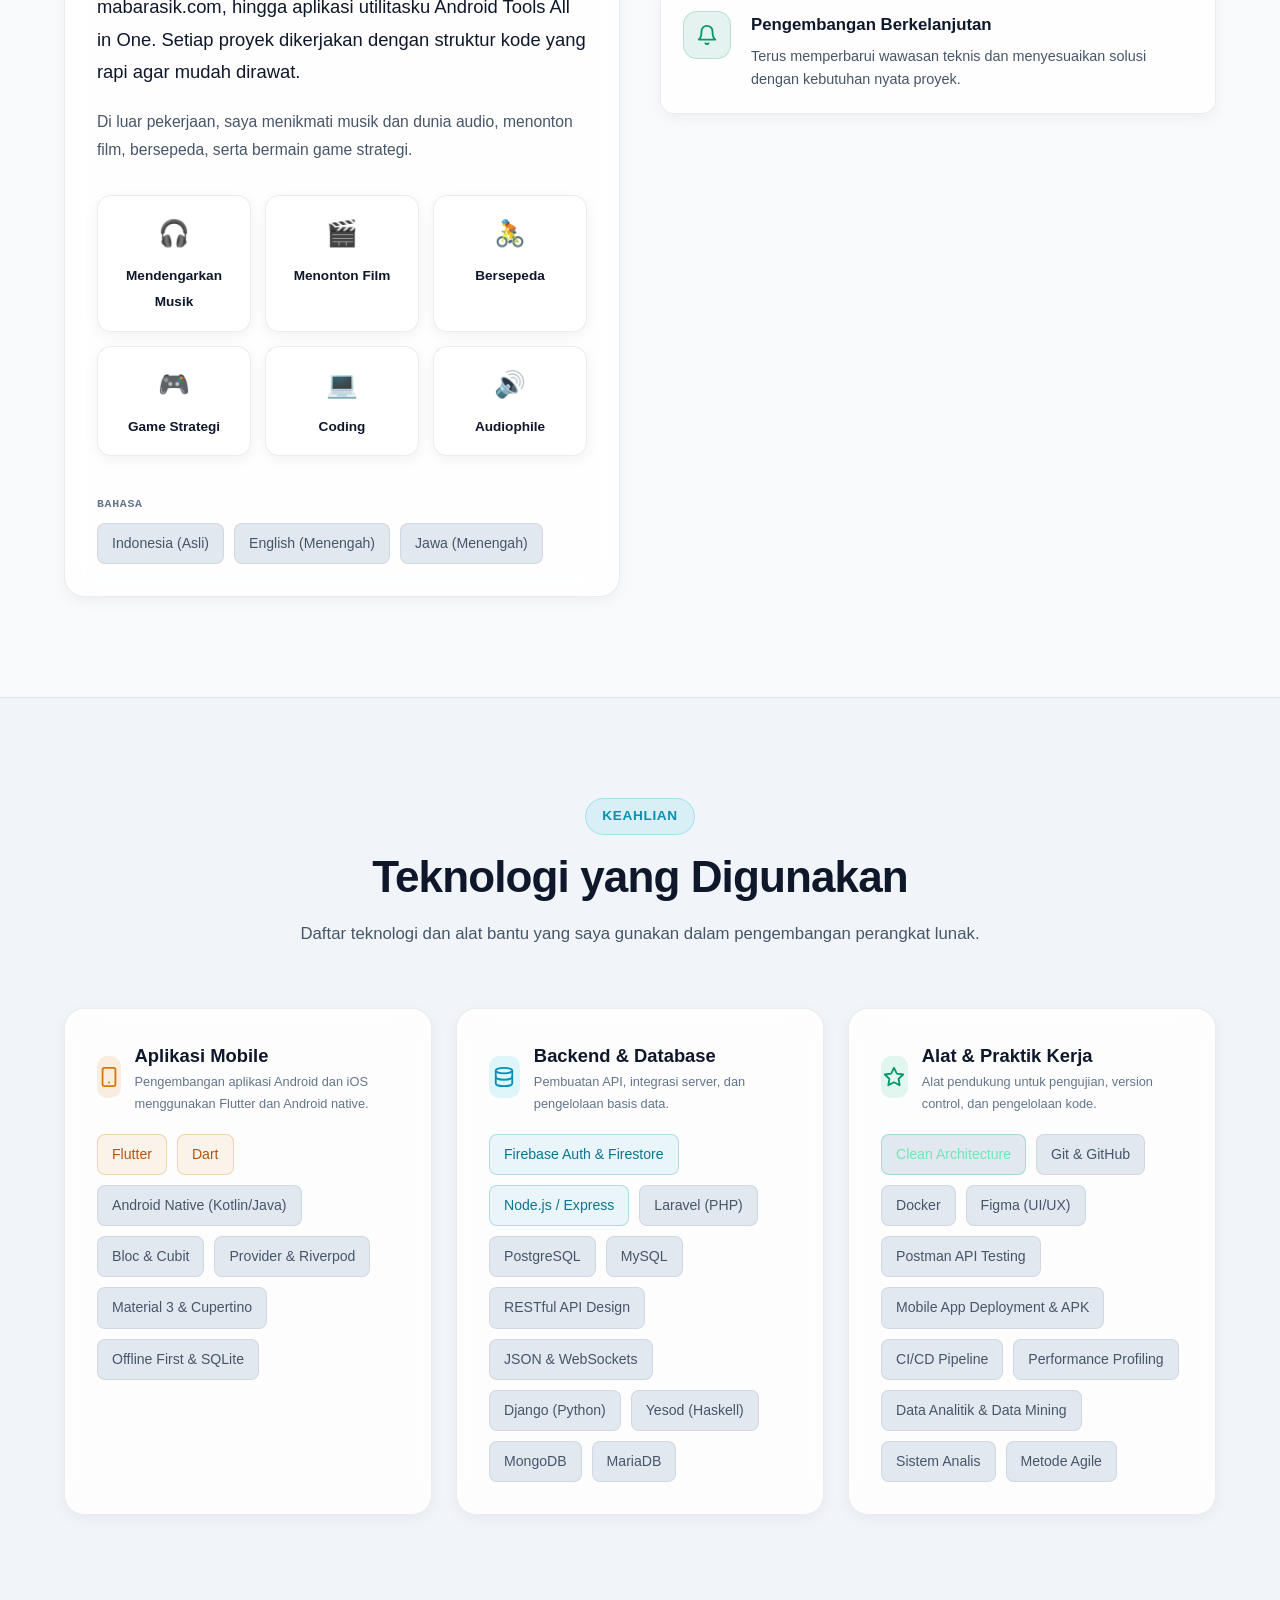
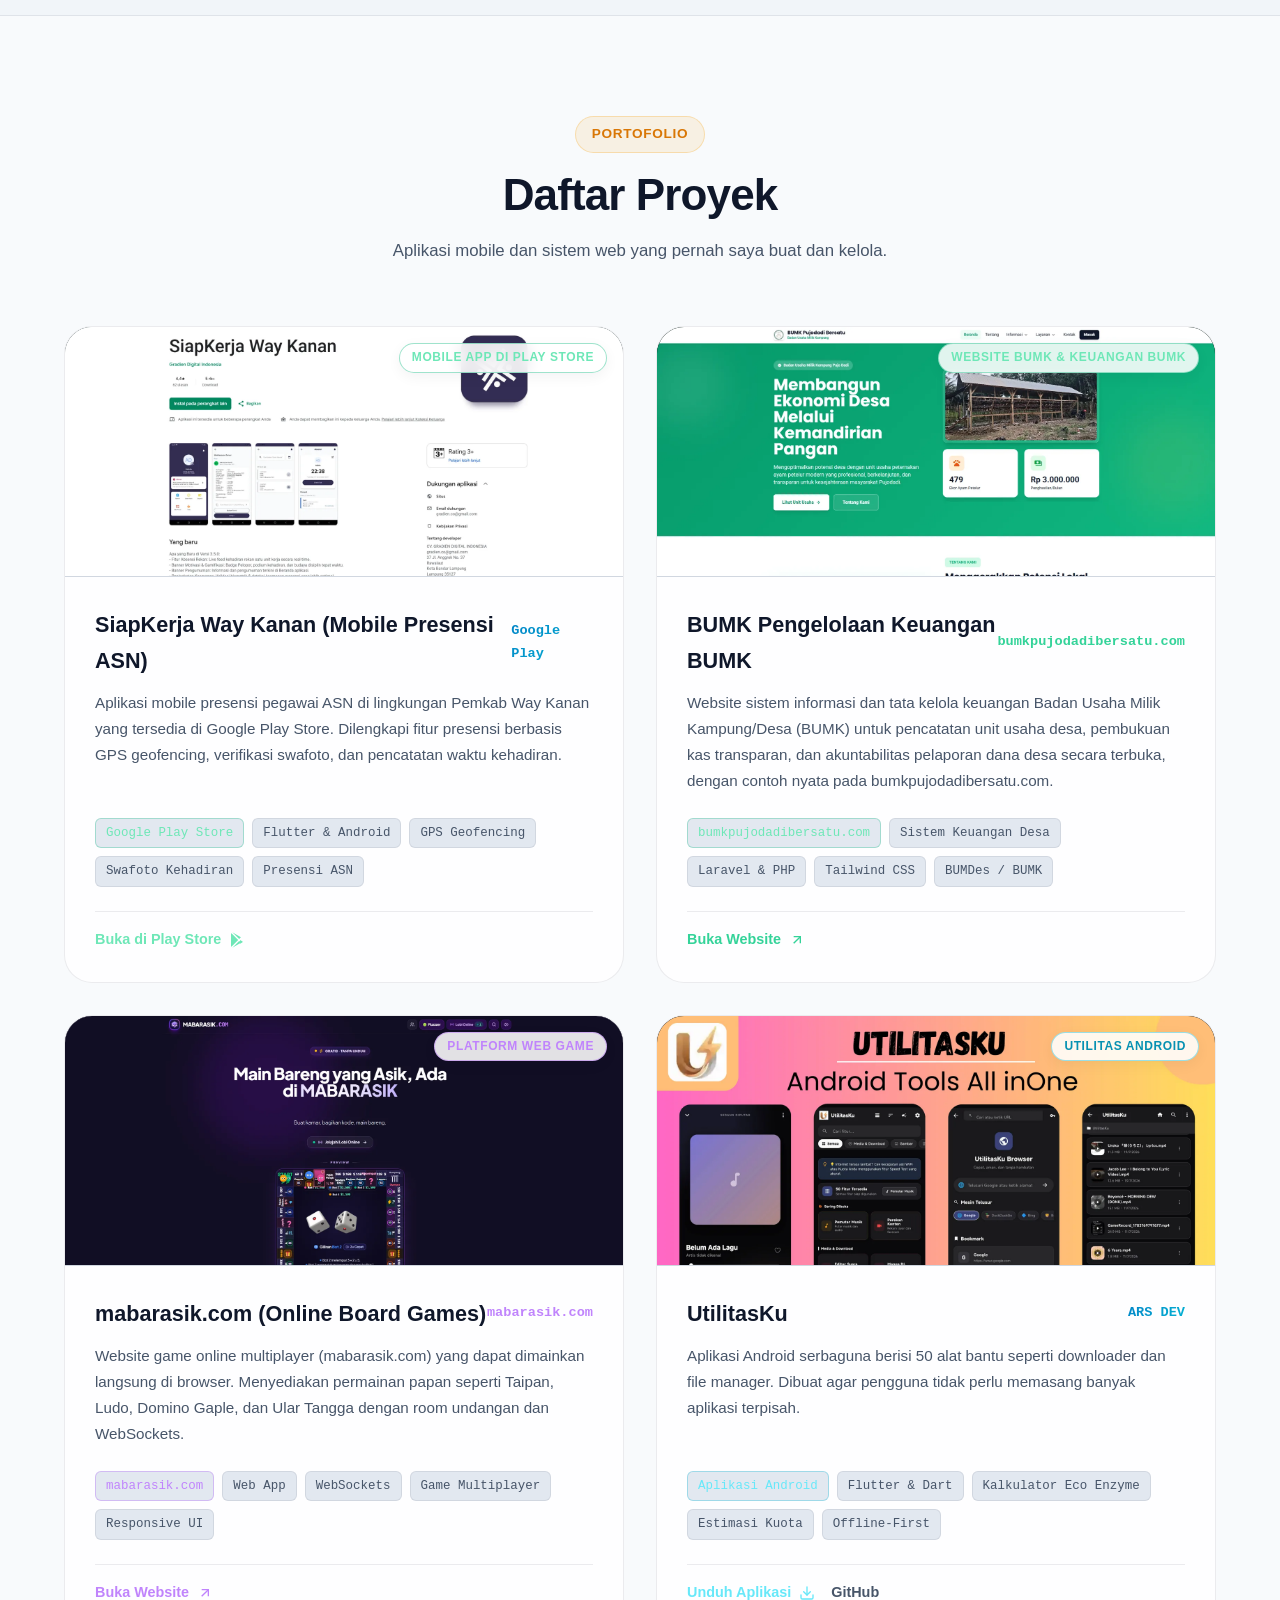
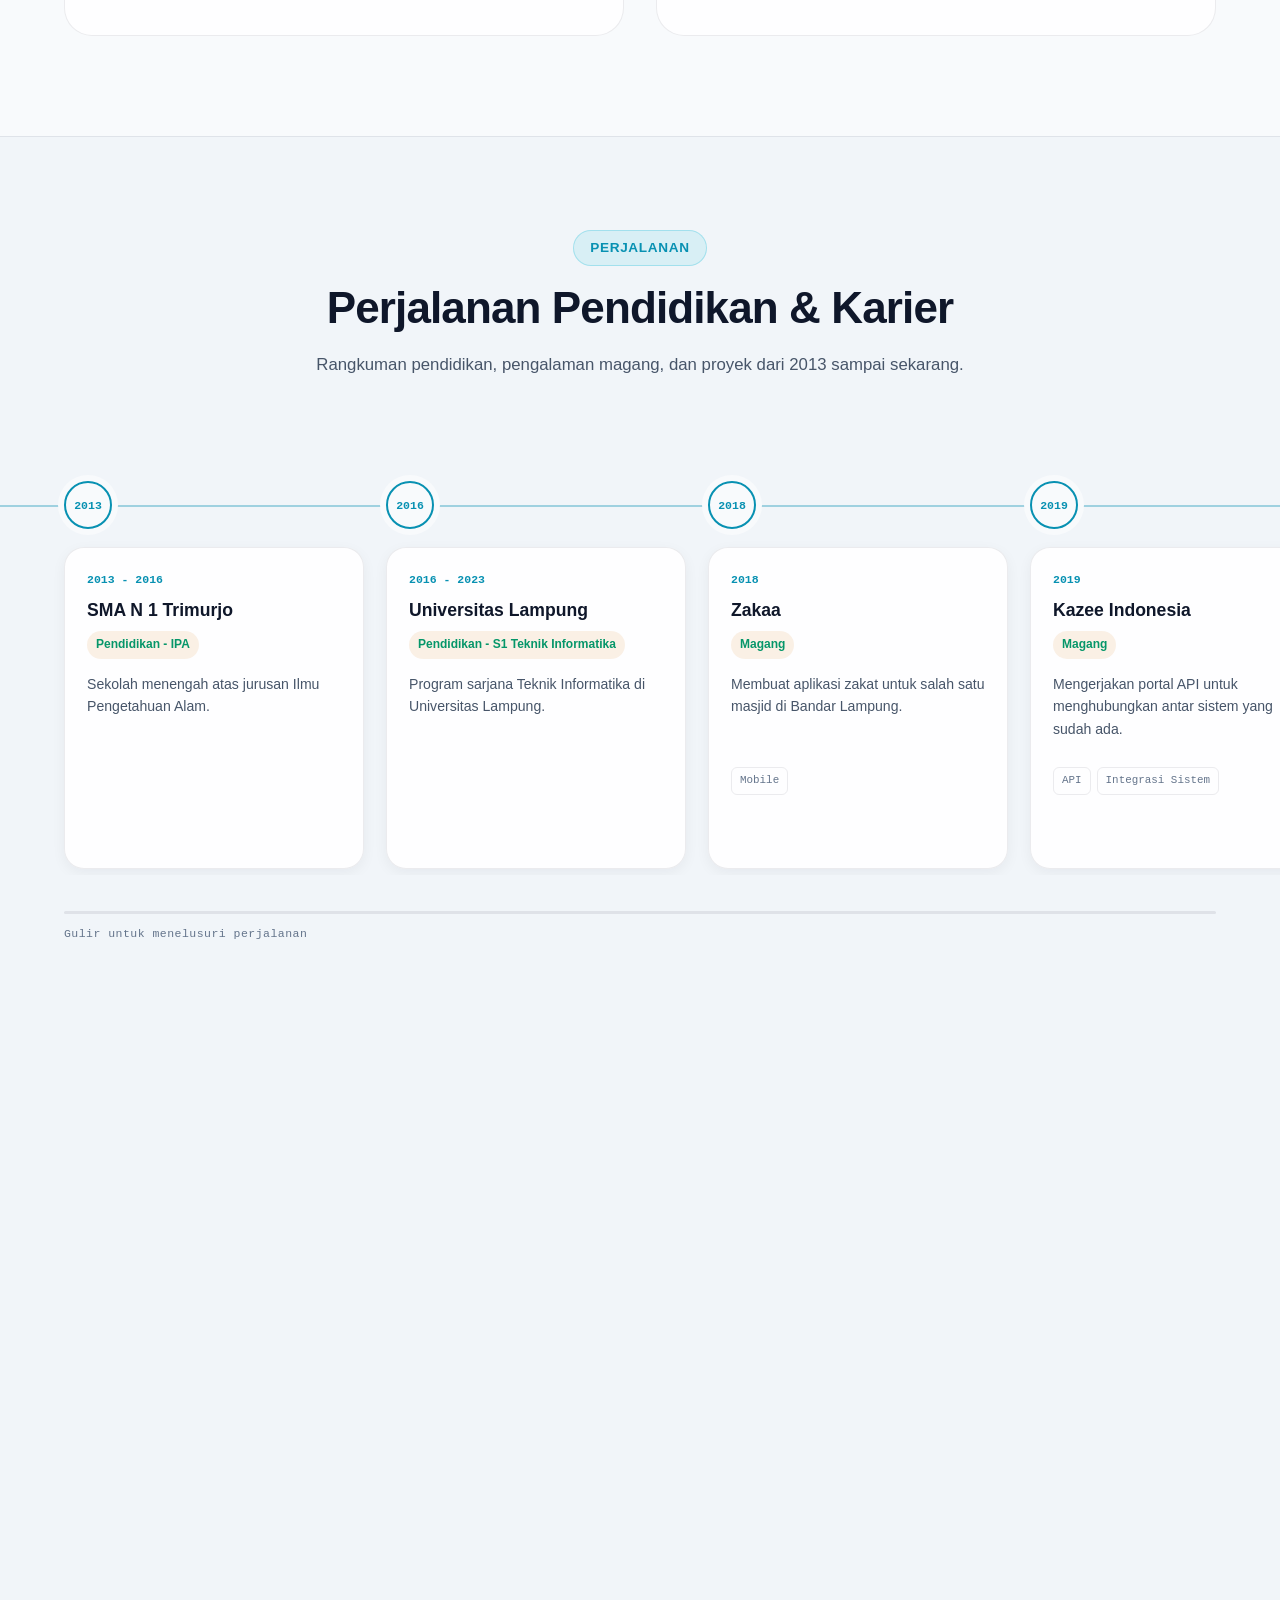
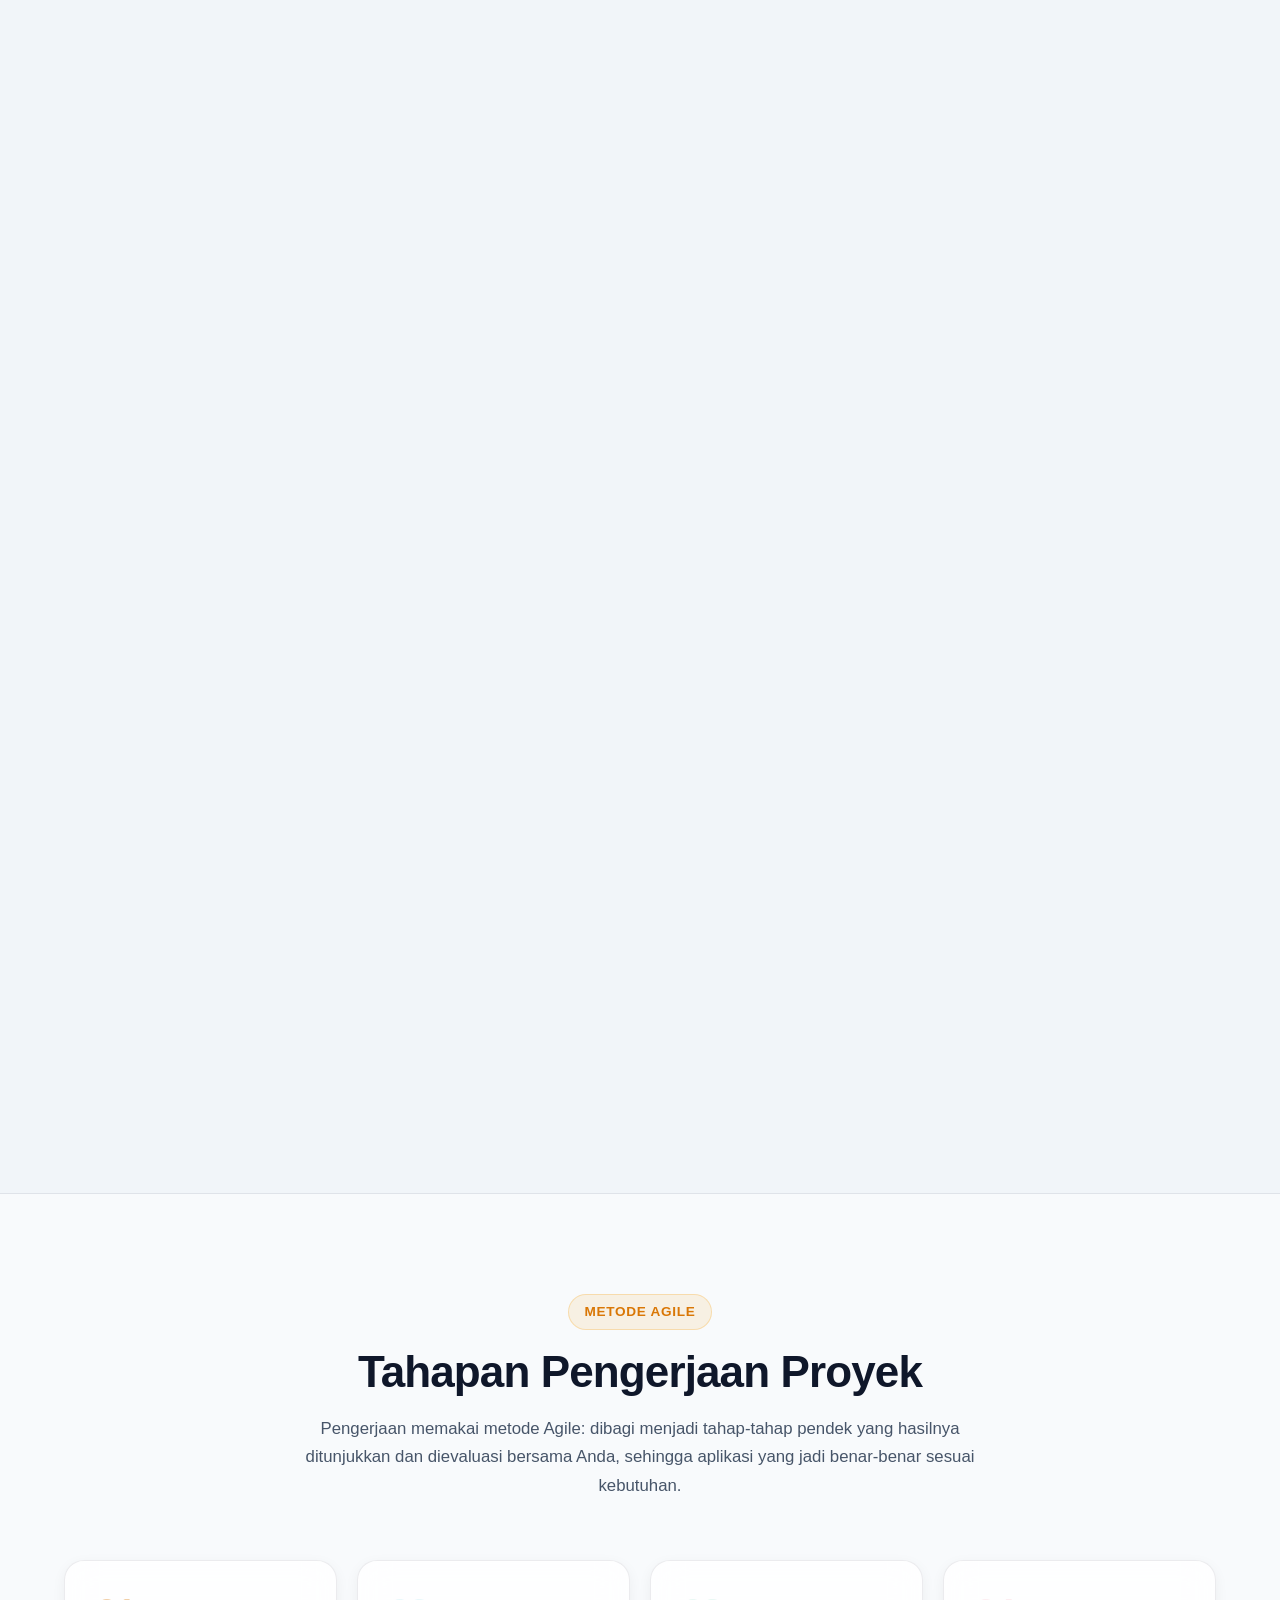
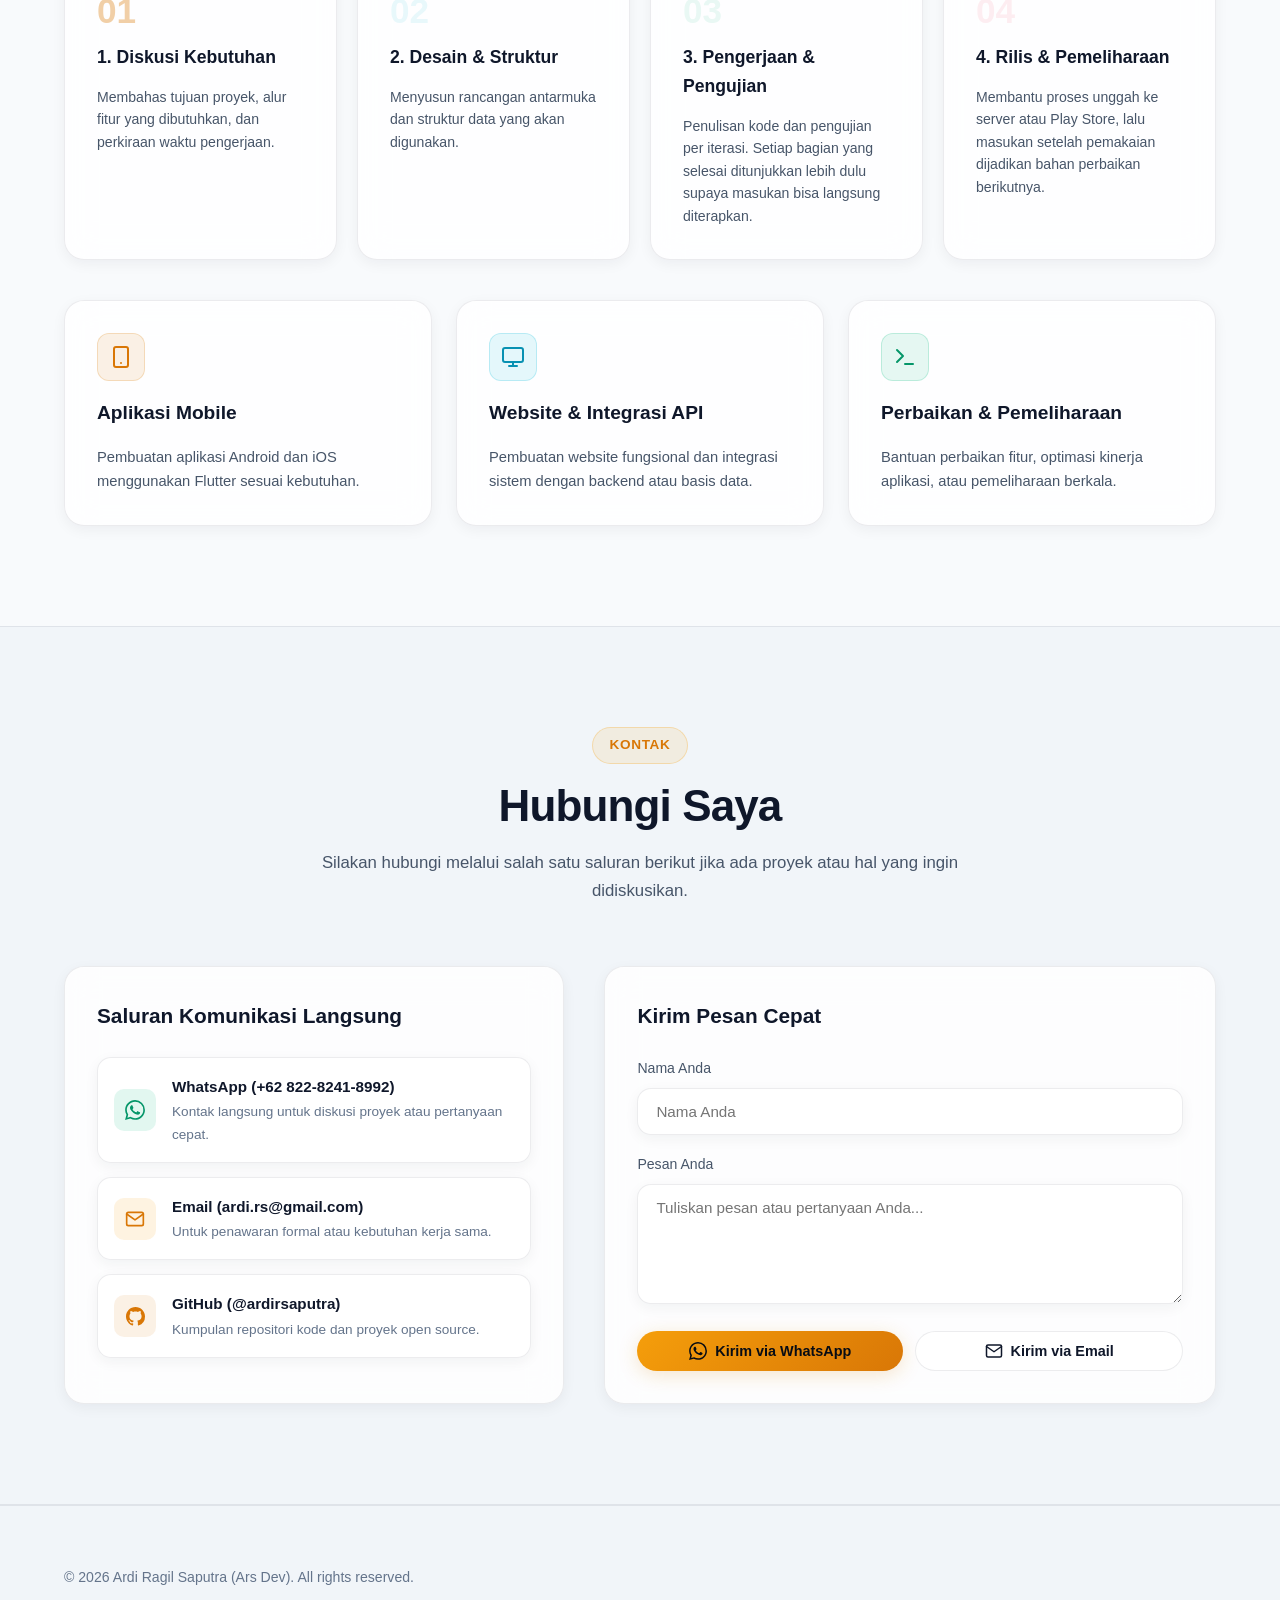
==== commit f8ab0a05: "Remove unnecessary files and configurations for the Flutter web project - Deleted manifest.json, pub" ====
--- a/index.html
+++ b/index.html
@@ -3,6 +3,13 @@
   <head>
     <meta charset="UTF-8" />
     <meta name="viewport" content="width=device-width, initial-scale=1.0" />
+
+    <!-- Keamanan: CSP (GitHub Pages tidak bisa set HTTP header, jadi via meta) -->
+    <meta
+      http-equiv="Content-Security-Policy"
+      content="default-src 'self'; script-src 'self'; style-src 'self' 'unsafe-inline' https://fonts.googleapis.com; font-src 'self' https://fonts.gstatic.com; img-src 'self' data: https:; connect-src 'self'; object-src 'none'; base-uri 'self'; form-action 'self'; upgrade-insecure-requests"
+    />
+    <meta name="referrer" content="strict-origin-when-cross-origin" />
     <meta http-equiv="X-UA-Compatible" content="IE=Edge" />
 
     <!-- Primary Meta Tags -->
@@ -138,7 +145,7 @@
 
           <!-- Compact Subtle CTA Button -->
           <a
-            href="https://wa.me/6282282418992"
+            href="#contact" data-contact="wa"
             target="_blank"
             rel="noopener noreferrer"
             class="nav-cta-btn"
@@ -223,7 +230,7 @@
                 </a>
 
                 <a
-                  href="https://wa.me/6282282418992"
+                  href="#contact" data-contact="wa"
                   target="_blank"
                   rel="noopener noreferrer"
                   class="btn-secondary"
@@ -241,7 +248,7 @@
                   <span data-i18n="hero_btn_wa">WhatsApp</span>
                 </a>
 
-                <a href="mailto:ardi.rs@gmail.com" class="btn-secondary">
+                <a href="#contact" data-contact="mail" class="btn-secondary">
                   <svg
                     width="18"
                     height="18"
@@ -903,7 +910,6 @@
                   alt="Screenshot Aplikasi SiapKerja Way Kanan"
                   class="project-cover-img"
                   loading="lazy"
-                  onerror="this.classList.add('img-hidden')"
                 />
 
                 <!-- Visual Grafis Interaktif (Tampil otomatis jika URL gambar di atas kosong) -->
@@ -1004,7 +1010,6 @@
                   alt="Screenshot Website BUMK Keuangan Desa"
                   class="project-cover-img"
                   loading="lazy"
-                  onerror="this.classList.add('img-hidden')"
                 />
 
                 <!-- Visual Grafis Interaktif (Tampil otomatis jika URL gambar di atas kosong) -->
@@ -1135,7 +1140,6 @@
                   alt="Screenshot Platform Website mabarasik.com"
                   class="project-cover-img"
                   loading="lazy"
-                  onerror="this.classList.add('img-hidden')"
                 />
 
                 <!-- Visual Grafis Interaktif (Tampil otomatis jika URL gambar di atas kosong) -->
@@ -1247,7 +1251,6 @@
                   alt="Screenshot Aplikasi Utilitasku Android Tools All in One"
                   class="project-cover-img"
                   loading="lazy"
-                  onerror="this.classList.add('img-hidden')"
                 />
 
                 <!-- Visual Grafis Interaktif (Tampil otomatis jika URL gambar di atas kosong) -->
@@ -1649,7 +1652,7 @@
               <div class="contact-channels-list">
                 <!-- WhatsApp -->
                 <a
-                  href="https://wa.me/6282282418992"
+                  href="#contact" data-contact="wa"
                   target="_blank"
                   rel="noopener noreferrer"
                   class="channel-link"
@@ -1673,7 +1676,7 @@
                     </svg>
                   </div>
                   <div class="channel-info">
-                    <h4>WhatsApp (+62 822-8241-8992)</h4>
+                    <h4>WhatsApp (<span data-contact-text="phone">…</span>)</h4>
                     <p data-i18n="contact_channel_wa_desc">
                       Kontak langsung untuk diskusi proyek atau pertanyaan
                       cepat.
@@ -1682,7 +1685,7 @@
                 </a>
 
                 <!-- Email -->
-                <a href="mailto:ardi.rs@gmail.com" class="channel-link">
+                <a href="#contact" data-contact="mail" class="channel-link">
                   <div
                     class="channel-icon"
                     style="
@@ -1707,7 +1710,7 @@
                     </svg>
                   </div>
                   <div class="channel-info">
-                    <h4>Email (ardi.rs@gmail.com)</h4>
+                    <h4>Email (<span data-contact-text="email">…</span>)</h4>
                     <p data-i18n="contact_channel_mail_desc">
                       Untuk penawaran formal atau kebutuhan kerja sama.
                     </p>
@@ -1749,7 +1752,7 @@
                 Kirim Pesan Cepat
               </h3>
 
-              <form class="quick-message-form" onsubmit="return false;">
+              <form class="quick-message-form" id="quick-message-form">
                 <div>
                   <label
                     for="msg-name"
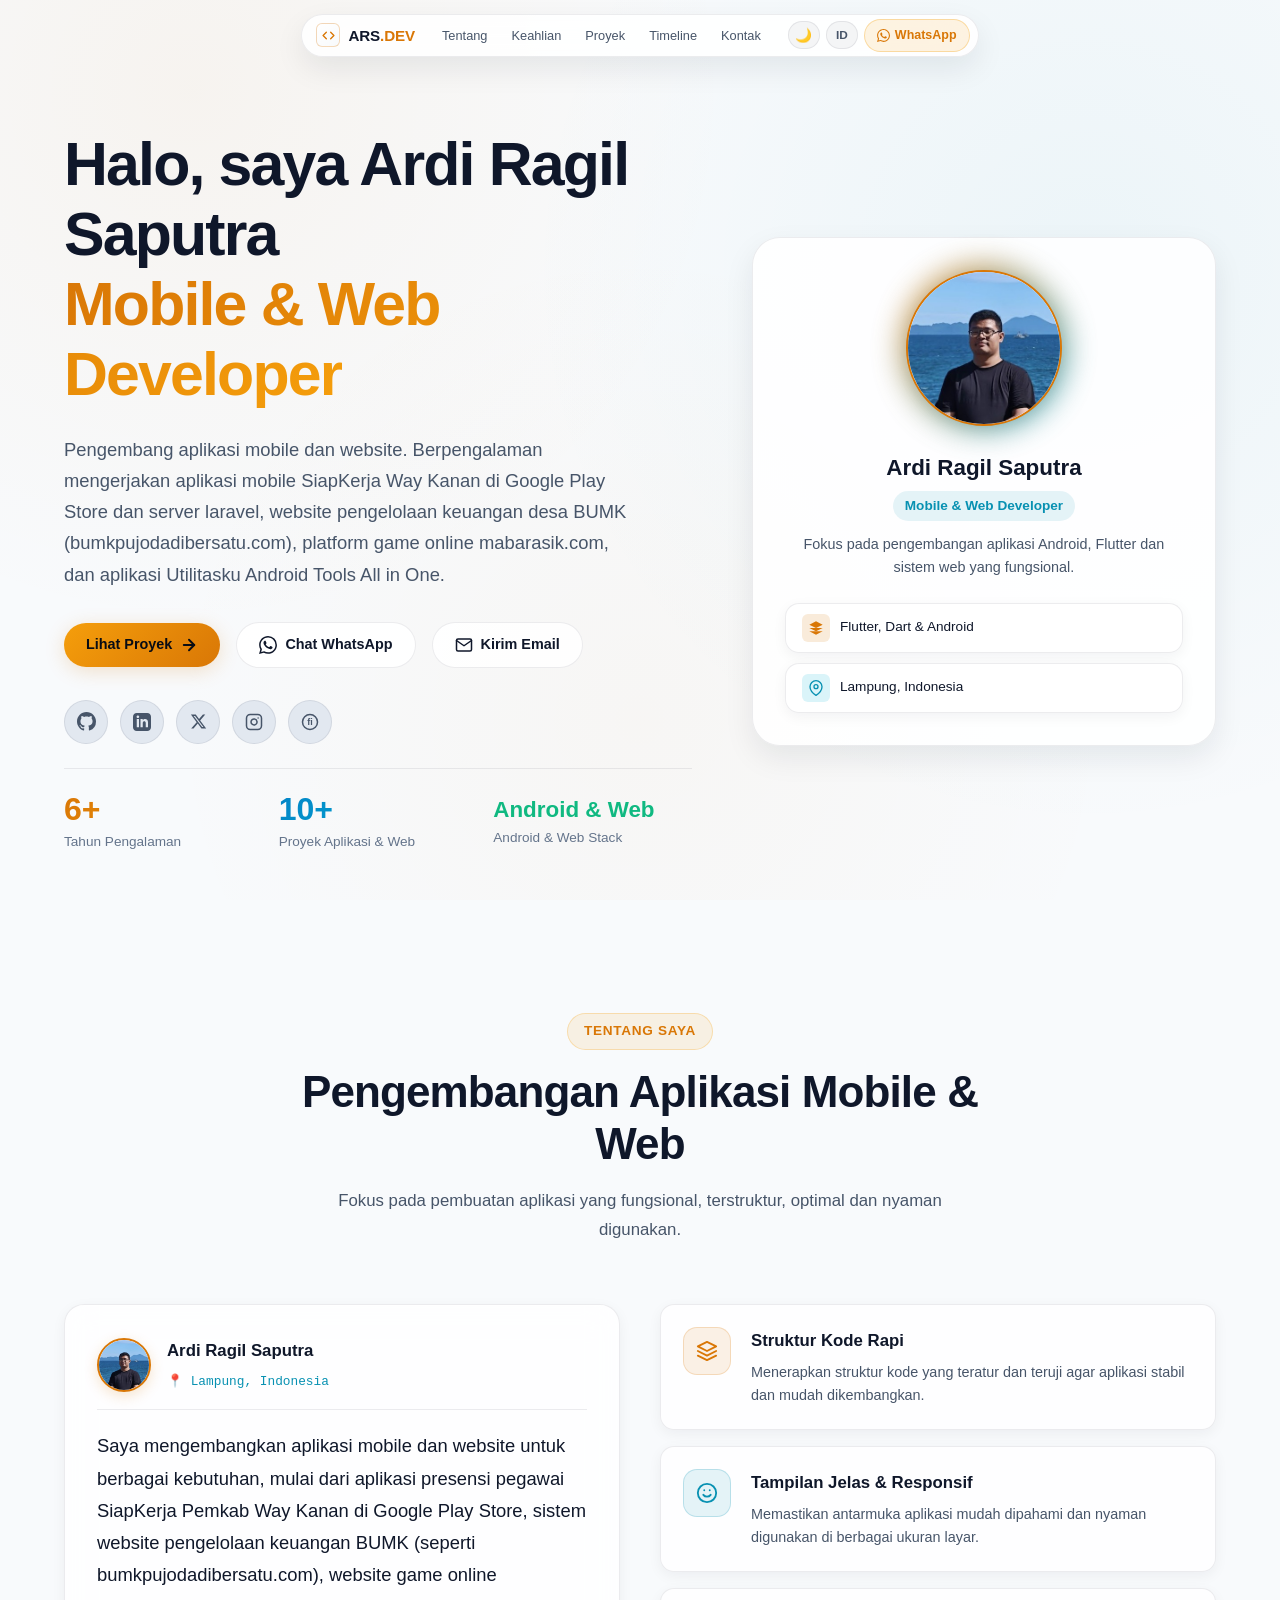
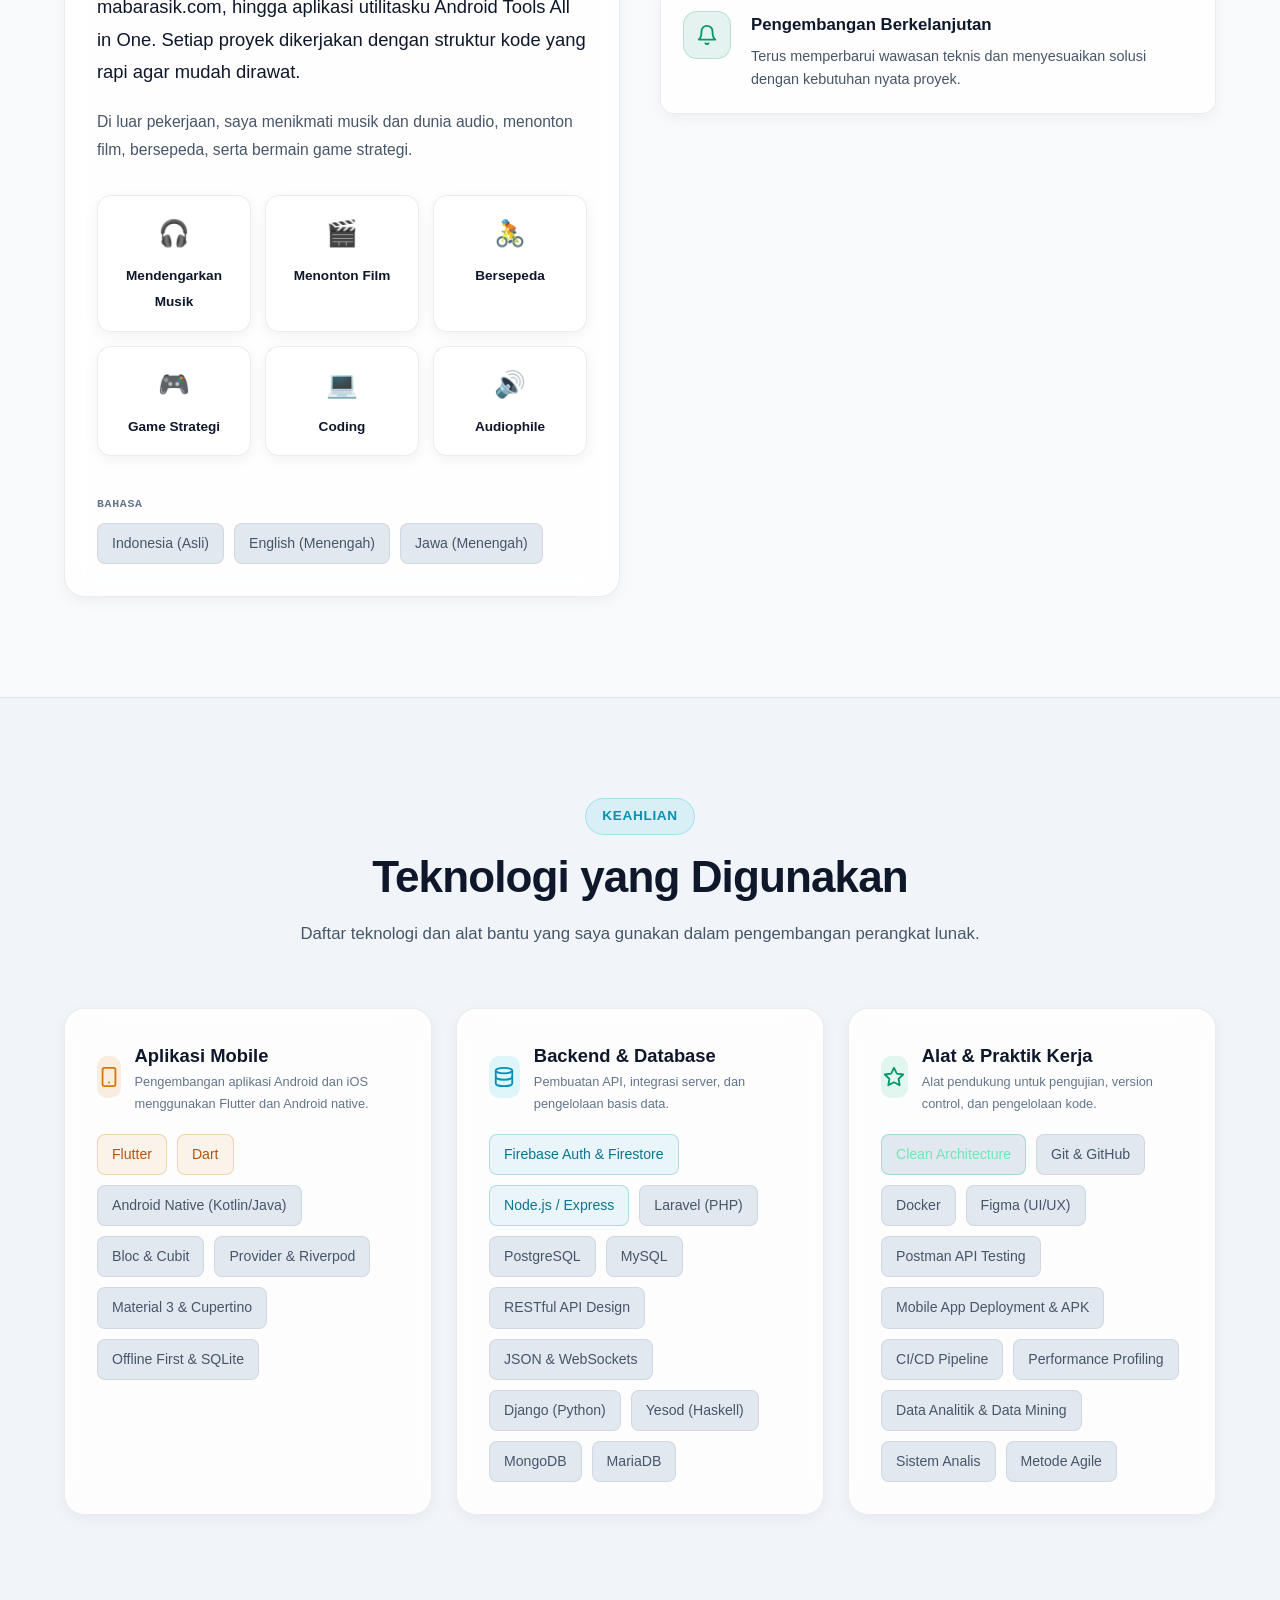
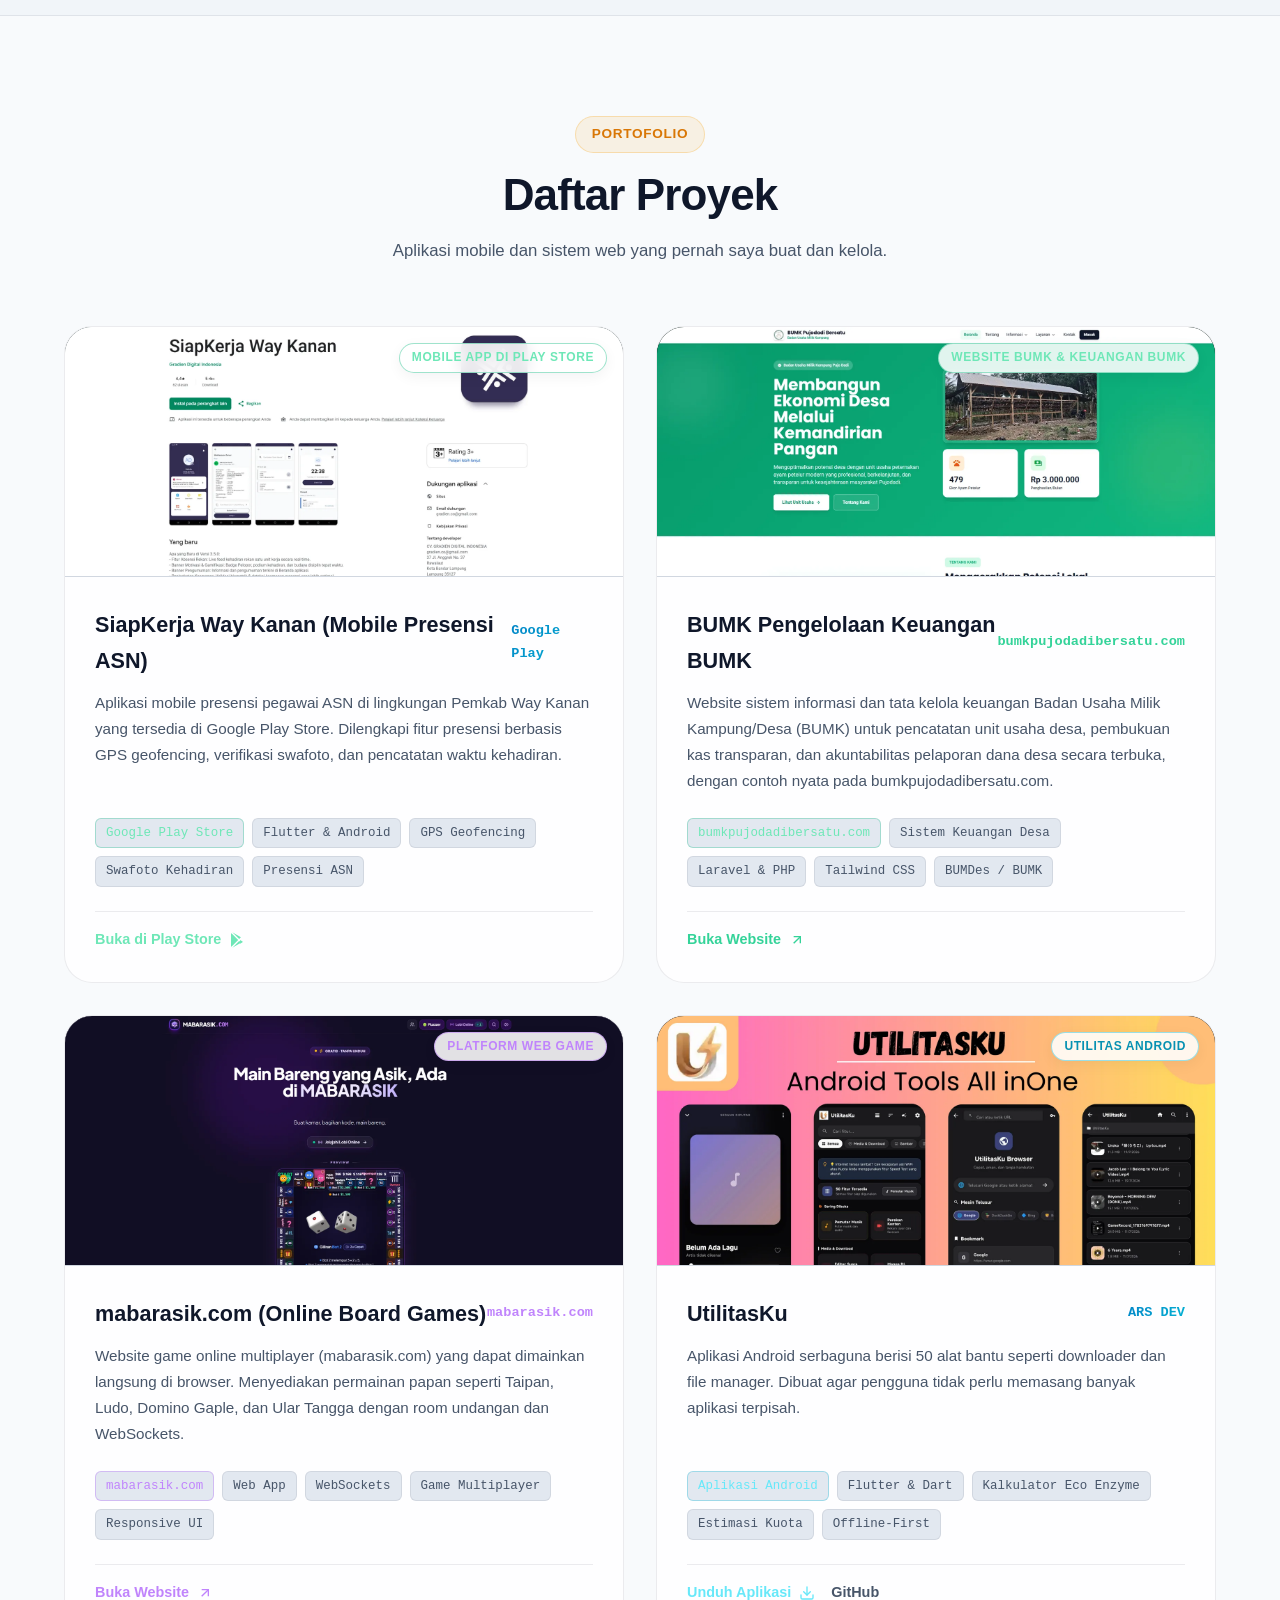
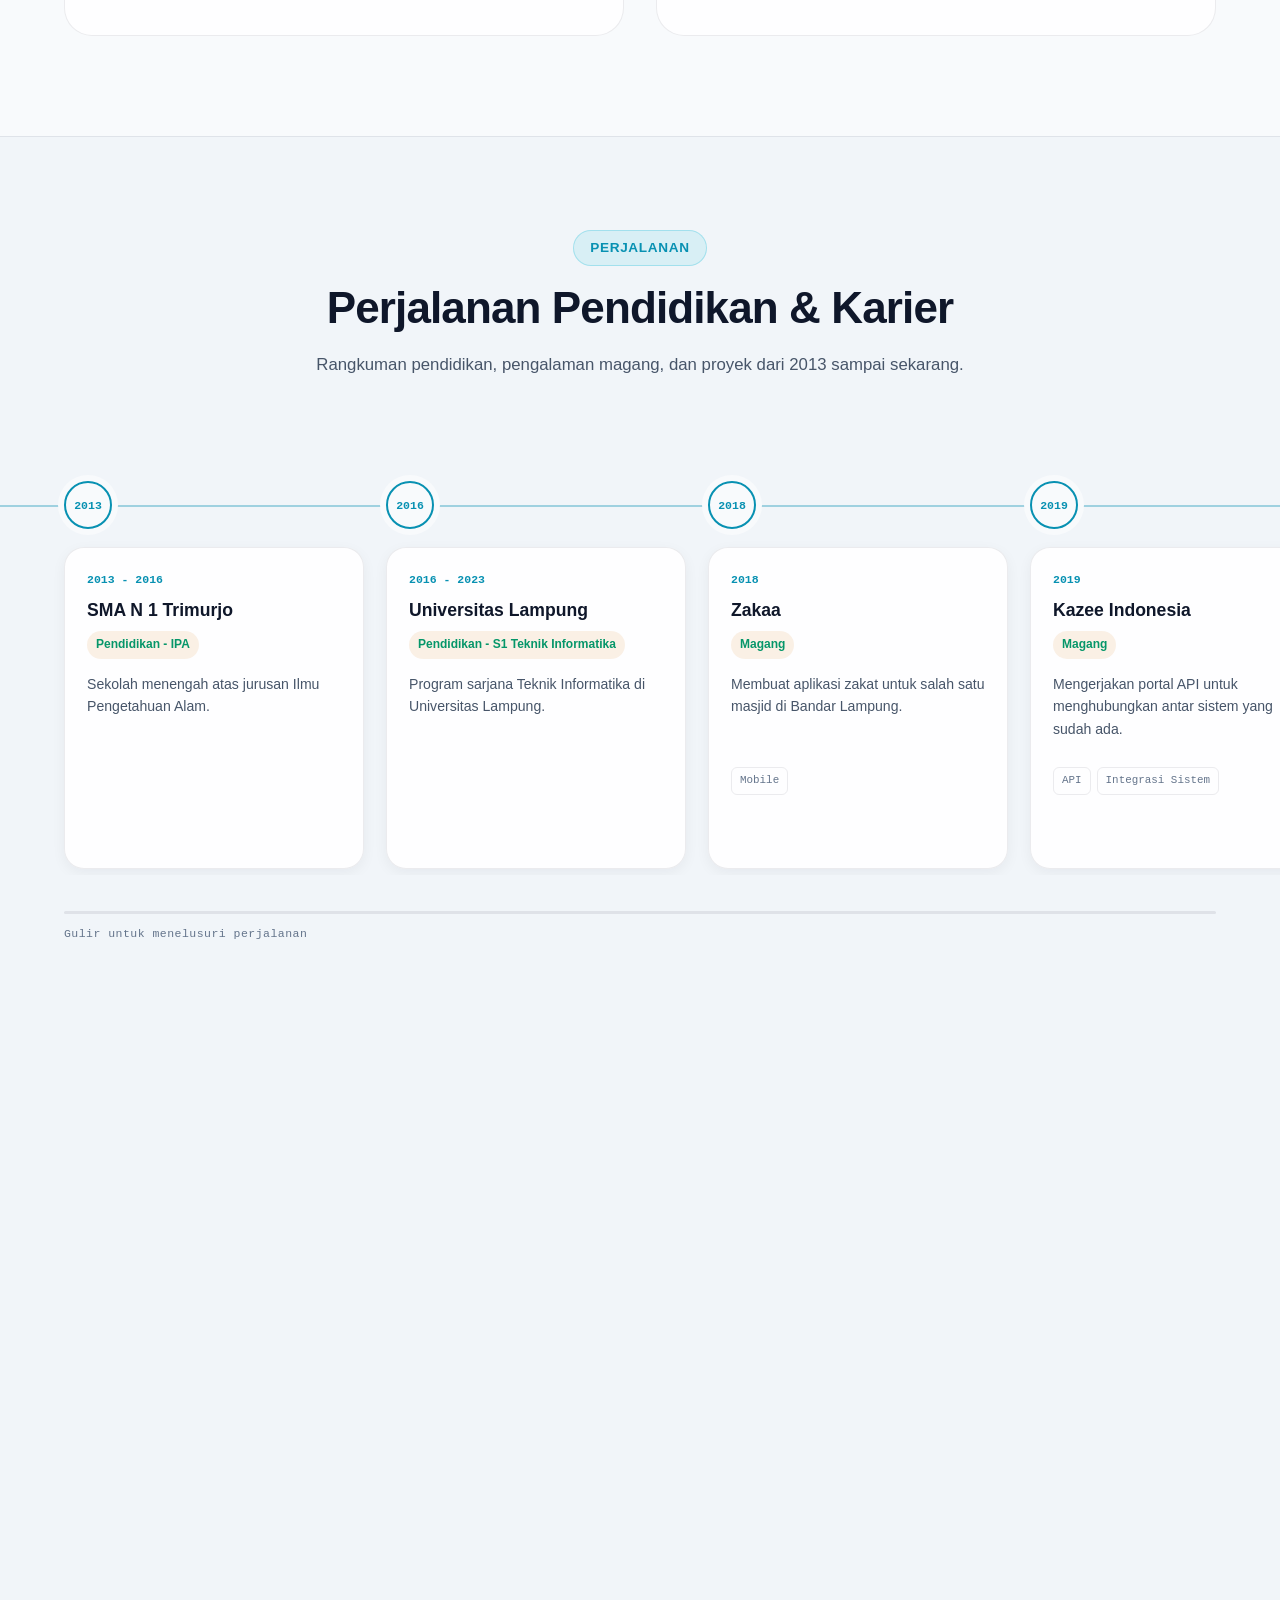
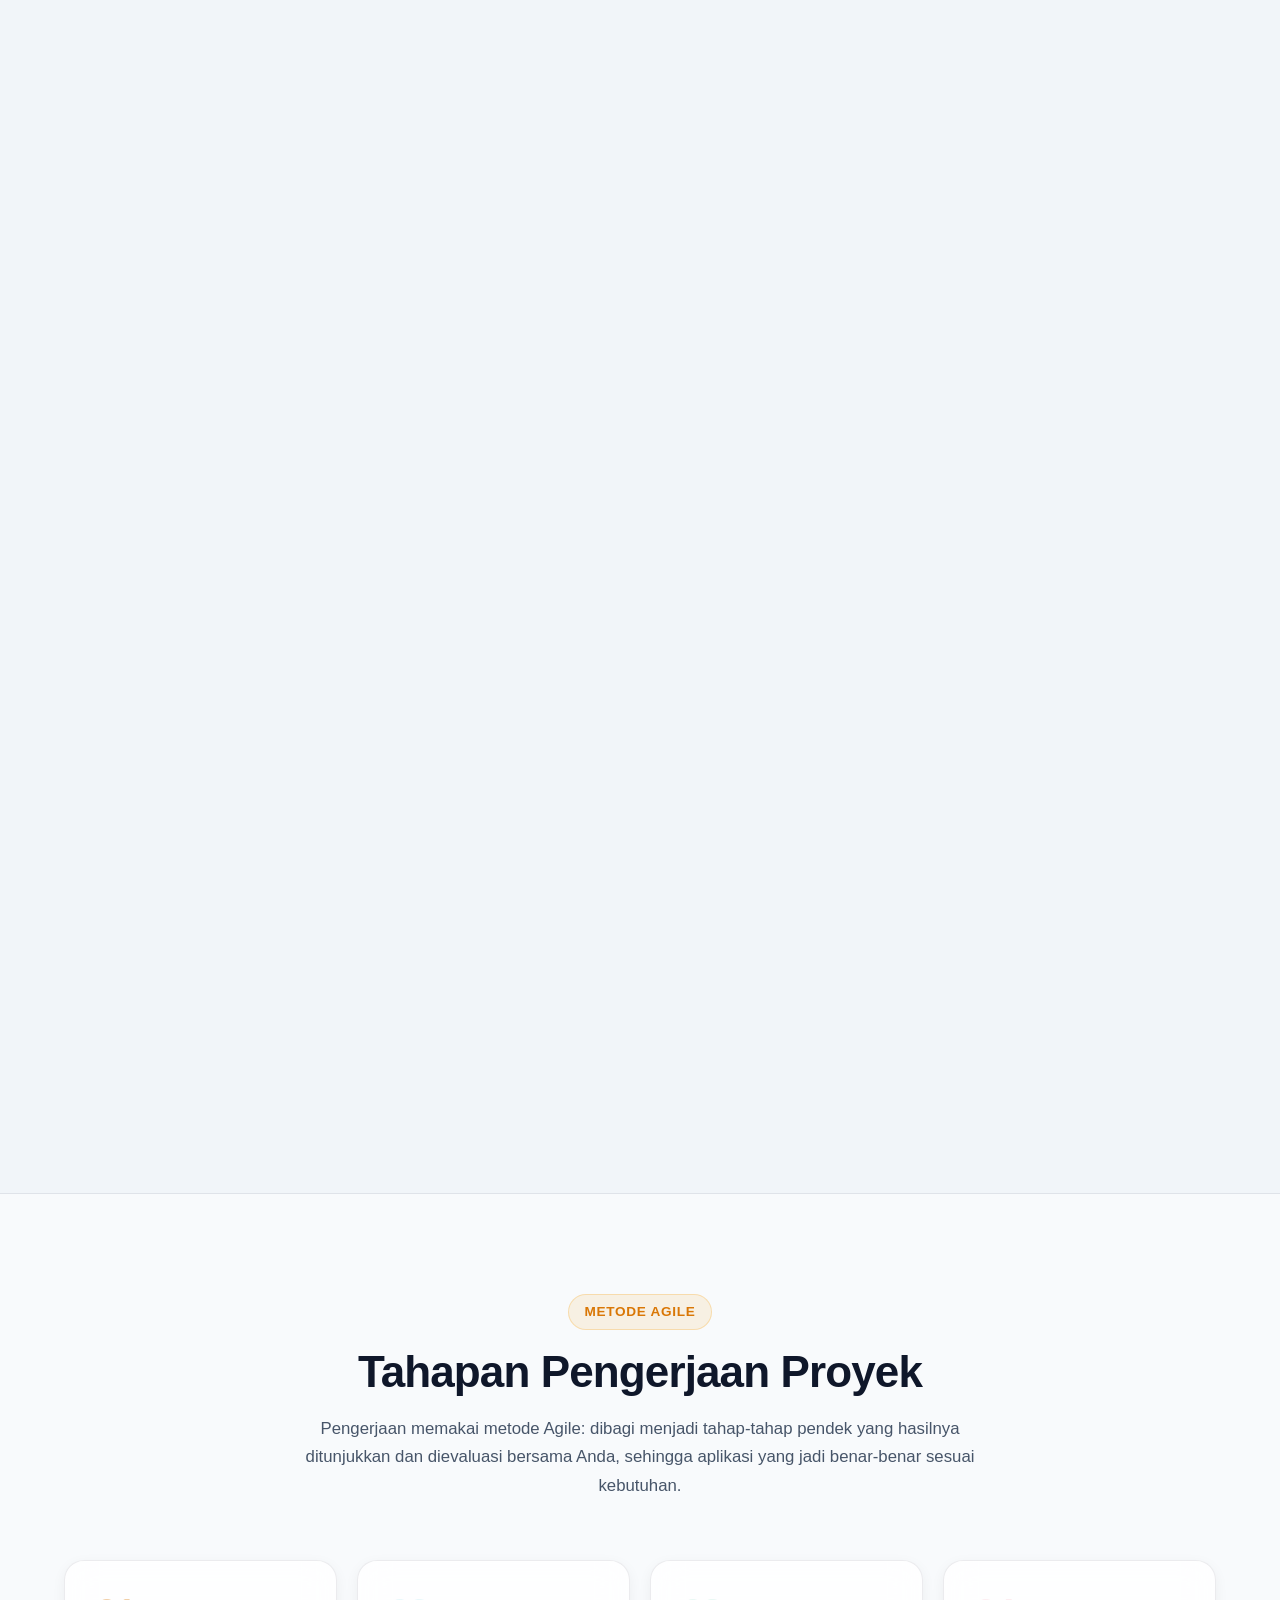
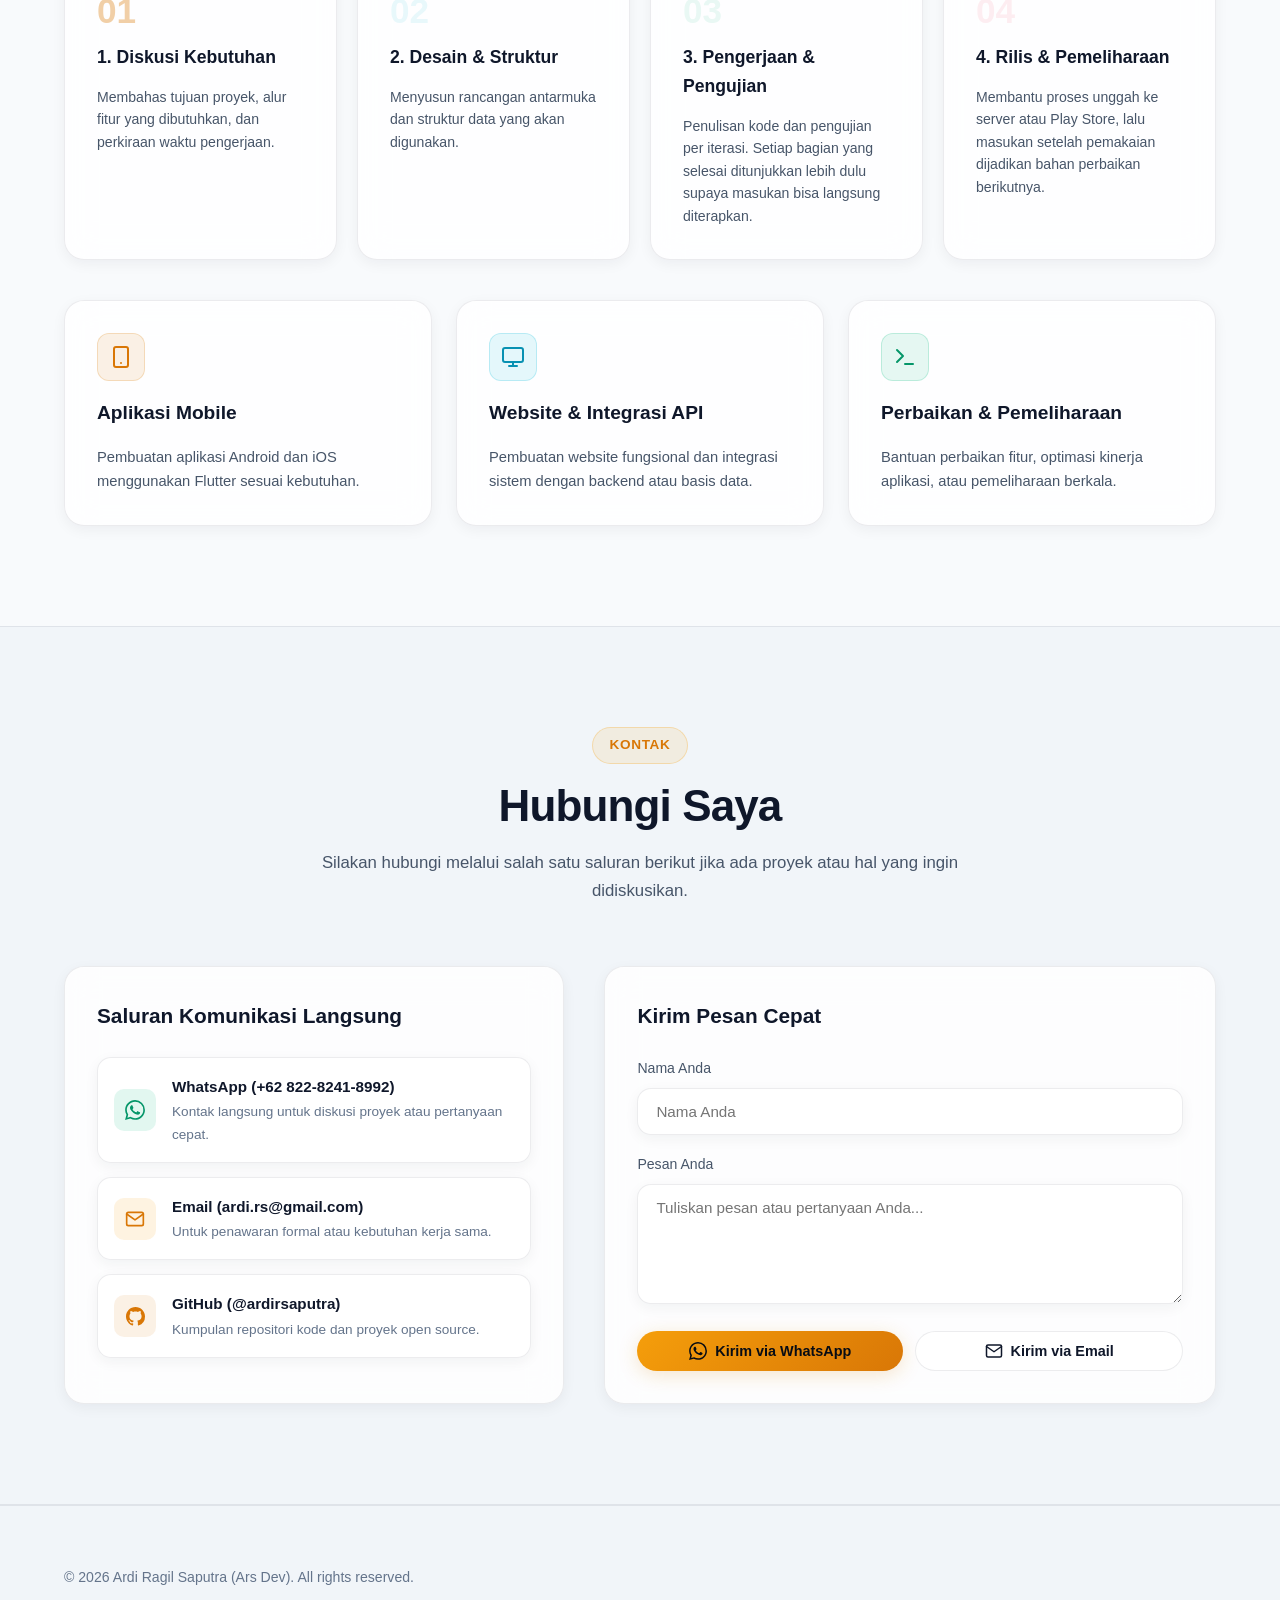
==== commit 2be85e1c: "Enhance mobile navigation accessibility and responsiveness; update aria attributes and improve menu " ====
--- a/index.html
+++ b/index.html
@@ -164,6 +164,8 @@
             class="mobile-toggle"
             id="mobile-toggle"
             aria-label="Menu"
+            aria-controls="nav-links"
+            aria-expanded="false"
             title="Menu"
           >
             <svg
--- a/style.css
+++ b/style.css
@@ -2171,9 +2171,10 @@
 }
 
 /* ==========================================================================
-   RESPONSIVE DESIGN (Mobile First & Tablet Overrides)
+   RESPONSIVE DESIGN (Tablet & Mobile Overrides)
    ========================================================================== */
 
+/* --- Tablet (<= 1024px) --- */
 @media (max-width: 1024px) {
   .hero-grid {
     grid-template-columns: 1fr;
@@ -2181,13 +2182,14 @@
   }
   .hero-visual {
     max-width: 480px;
+    width: 100%;
     margin: 0 auto;
   }
   .about-grid {
     grid-template-columns: 1fr;
   }
   .skills-grid {
-    grid-template-columns: 1fr;
+    grid-template-columns: repeat(2, 1fr);
   }
   .projects-grid {
     grid-template-columns: 1fr;
@@ -2196,77 +2198,471 @@
     grid-template-columns: repeat(2, 1fr);
   }
   .services-grid {
-    grid-template-columns: 1fr;
+    grid-template-columns: repeat(2, 1fr);
   }
   .contact-grid {
     grid-template-columns: 1fr;
   }
-}
-
+
+  /* Timeline mode swipe: beri ruang untuk scrollbar horizontal */
+  .timeline-static .timeline-viewport {
+    padding-bottom: 12px;
+  }
+}
+
+/* --- Mobile (<= 768px) --- */
 @media (max-width: 768px) {
+  html {
+    scroll-padding-top: 80px;
+  }
+
+  /* background-attachment: fixed bermasalah/berat di browser mobile (iOS) */
+  body {
+    background-attachment: scroll;
+  }
+
+  .container {
+    padding: 0 20px;
+  }
+
   .section {
-    padding: 70px 0;
-  }
+    padding: 64px 0;
+  }
+
+  .section-header {
+    margin-bottom: 40px;
+  }
+
+  .section-subtitle {
+    font-size: 1rem;
+  }
+
+  .glass-card {
+    padding: 22px;
+  }
+
+  /* ---- Navbar ---- */
+  .navbar {
+    top: 10px;
+    padding: 0 12px;
+  }
+
   .nav-container {
     width: 100%;
     min-width: unset;
     max-width: 100%;
-    padding: 6px 12px;
-  }
+    padding: 6px 8px 6px 12px;
+    gap: 8px;
+  }
+
+  .nav-controls {
+    gap: 6px;
+  }
+
+  .theme-btn,
+  .lang-btn {
+    height: 36px;
+    min-width: 36px;
+  }
+
   .nav-cta-btn,
   .btn-nav-cta {
     display: none;
   }
+
   .navbar .nav-links {
     display: none;
   }
+
   .navbar .nav-links.mobile-open {
     display: flex;
     flex-direction: column;
     position: absolute;
-    top: 60px;
-    left: 16px;
-    right: 16px;
+    /* 100% = tinggi navbar, jadi dropdown selalu tepat di bawah pil nav */
+    top: calc(100% + 8px);
+    left: 12px;
+    right: 12px;
+    max-height: calc(100dvh - 90px);
+    overflow-y: auto;
     background: var(--bg-nav-scrolled);
     backdrop-filter: blur(24px);
+    -webkit-backdrop-filter: blur(24px);
     border: 1px solid var(--border-subtle);
     border-radius: var(--radius-lg);
-    padding: 16px;
+    padding: 10px;
     box-shadow: var(--shadow-md);
-    gap: 4px;
-  }
+    gap: 2px;
+  }
+
+  .navbar .nav-links.mobile-open li {
+    width: 100%;
+  }
+
   .navbar .nav-links.mobile-open .nav-link {
-    padding: 10px 14px;
+    display: block;
     width: 100%;
+    padding: 12px 14px;
     font-size: 0.95rem;
-  }
+    border-radius: var(--radius-sm);
+  }
+
+  .navbar .nav-links.mobile-open .nav-link::after {
+    display: none;
+  }
+
   .mobile-toggle {
     display: flex;
-    width: 32px;
-    height: 32px;
+    width: 36px;
+    height: 36px;
     border-radius: var(--radius-full);
     border: 1px solid var(--border-subtle);
-    background: rgba(255, 255, 255, 0.04);
+    background: rgba(15, 23, 42, 0.04);
     align-items: center;
     justify-content: center;
     color: var(--text-primary);
     cursor: pointer;
   }
+
+  [data-theme="dark"] .mobile-toggle {
+    background: rgba(255, 255, 255, 0.04);
+  }
+
+  .mobile-toggle[aria-expanded="true"] {
+    color: var(--accent-amber);
+    border-color: var(--accent-amber);
+    background: rgba(217, 119, 6, 0.12);
+  }
+
   .local-time-badge {
     display: none;
   }
+
+  /* ---- Hero ---- */
+  .hero-section {
+    min-height: 0;
+    padding-top: 96px;
+    padding-bottom: 48px;
+  }
+
+  .hero-grid {
+    gap: 36px;
+  }
+
+  .hero-content {
+    gap: 20px;
+  }
+
   .hero-title {
     font-size: 2.3rem;
-  }
+    line-height: 1.18;
+  }
+
+  .hero-lead {
+    font-size: 1.02rem;
+  }
+
+  .hero-actions {
+    gap: 10px;
+  }
+
+  .hero-actions .btn-primary,
+  .hero-actions .btn-secondary {
+    padding: 12px 18px;
+  }
+
   .hero-metrics {
+    grid-template-columns: repeat(3, 1fr);
+    gap: 12px;
+    padding-top: 20px;
+  }
+
+  .metric-number {
+    font-size: 1.6rem;
+  }
+
+  .metric-label {
+    font-size: 0.78rem;
+    line-height: 1.35;
+  }
+
+  .profile-card {
+    padding: 24px 20px;
+    gap: 20px;
+  }
+
+  .profile-avatar-container {
+    width: 132px;
+    height: 132px;
+  }
+
+  /* ---- About ---- */
+  .story-lead {
+    font-size: 1.05rem;
+  }
+
+  .personal-passions {
+    gap: 10px;
+  }
+
+  .passion-box {
+    padding: 12px 8px;
+  }
+
+  .passion-title {
+    font-size: 0.78rem;
+  }
+
+  .phil-card {
+    gap: 14px;
+    padding: 18px;
+  }
+
+  .phil-card:hover {
+    transform: none;
+  }
+
+  .phil-icon {
+    width: 42px;
+    height: 42px;
+    font-size: 1.15rem;
+  }
+
+  /* ---- Skills ---- */
+  .skills-grid {
     grid-template-columns: 1fr;
-    gap: 12px;
-  }
+    gap: 16px;
+  }
+
+  .tech-pill {
+    padding: 7px 12px;
+    font-size: 0.84rem;
+  }
+
+  /* ---- Projects ---- */
+  .projects-grid {
+    gap: 24px;
+  }
+
+  .project-card-image-wrap,
+  .project-graphic-banner {
+    height: 210px;
+    min-height: 210px;
+  }
+
+  .project-body {
+    padding: 22px 20px;
+  }
+
+  .project-title {
+    font-size: 1.2rem;
+    flex-wrap: wrap;
+    gap: 4px 12px;
+  }
+
+  /* Label kecil di kanan judul (Google Play, Website, dst) jangan pecah baris */
+  .project-title > span:last-child:not(:first-child) {
+    white-space: nowrap;
+    flex-shrink: 0;
+  }
+
+  .project-badge-tag {
+    top: 12px;
+    right: 12px;
+    padding: 4px 10px;
+    font-size: 0.68rem;
+  }
+
+  .project-desc {
+    font-size: 0.92rem;
+    margin-bottom: 18px;
+  }
+
+  .project-tags {
+    margin-bottom: 18px;
+  }
+
+  .project-actions {
+    flex-wrap: wrap;
+    gap: 12px 18px;
+  }
+
+  .mabar-game-tiles,
+  .bumk-stat-grid {
+    flex-wrap: wrap;
+    justify-content: center;
+  }
+
+  .tools-grid-preview {
+    gap: 8px;
+  }
+
+  /* ---- Timeline ---- */
+  .timeline-static .timeline-sticky {
+    padding: 64px 0;
+    gap: 28px;
+  }
+
+  .timeline-static .timeline-viewport {
+    scroll-padding-left: 20px;
+  }
+
+  .timeline-static .project-timeline {
+    padding-left: 20px;
+    gap: 16px;
+  }
+
+  .timeline-entry {
+    /* Kartu mengikuti lebar layar supaya tidak terpotong di HP kecil */
+    flex-basis: min(300px, calc(100vw - 56px));
+  }
+
+  .timeline-content {
+    min-height: 0;
+    padding: 18px;
+  }
+
+  .timeline-description {
+    min-height: 0;
+  }
+
+  /* ---- Workflow & Services ---- */
   .workflow-steps-grid {
     grid-template-columns: 1fr;
-  }
+    gap: 16px;
+  }
+
+  .services-grid {
+    grid-template-columns: 1fr;
+    gap: 16px;
+    margin-top: 32px;
+  }
+
+  /* ---- Contact ---- */
+  .contact-grid {
+    gap: 24px;
+  }
+
+  .contact-card-title {
+    font-size: 1.15rem;
+  }
+
+  .channel-link {
+    padding: 14px;
+    gap: 12px;
+  }
+
+  .channel-link:hover {
+    transform: none;
+  }
+
+  .channel-info p {
+    overflow-wrap: anywhere;
+  }
+
+  /* 16px mencegah Safari iOS memperbesar layar saat input difokus */
+  .input-box {
+    font-size: 16px;
+  }
+
+  .form-actions-row {
+    flex-direction: column;
+  }
+
+  .form-actions-row .btn-primary,
+  .form-actions-row .btn-secondary {
+    width: 100%;
+    justify-content: center;
+    padding: 13px 18px;
+  }
+
+  /* ---- Footer ---- */
+  .footer {
+    padding: 40px 0 32px;
+  }
+
   .footer-content {
     flex-direction: column;
     text-align: center;
-  }
-}
+    gap: 12px;
+  }
+}
+
+/* --- HP kecil (<= 480px) --- */
+@media (max-width: 480px) {
+  .section-title {
+    font-size: 1.75rem;
+  }
+
+  .hero-title {
+    font-size: 2rem;
+  }
+
+  .hero-actions .btn-primary,
+  .hero-actions .btn-secondary {
+    flex: 1 1 calc(50% - 5px);
+    justify-content: center;
+    padding: 12px 12px;
+    white-space: nowrap;
+  }
+
+  .hero-actions .btn-primary {
+    flex-basis: 100%;
+  }
+
+  .hero-metrics {
+    grid-template-columns: 1fr 1fr;
+  }
+
+  .hero-metrics .metric-item:last-child {
+    grid-column: 1 / -1;
+  }
+
+  .personal-passions {
+    grid-template-columns: repeat(3, 1fr);
+    gap: 8px;
+  }
+
+  .passion-emoji {
+    font-size: 1.35rem;
+  }
+
+  .project-card-image-wrap,
+  .project-graphic-banner {
+    height: 190px;
+    min-height: 190px;
+  }
+
+  .tools-grid-preview {
+    grid-template-columns: repeat(2, 1fr);
+  }
+}
+
+/* --- Perangkat sentuh: matikan efek hover yang "menempel" setelah disentuh --- */
+@media (hover: none) {
+  .glass-card:hover,
+  .project-card:hover,
+  .phil-card:hover,
+  .passion-box:hover,
+  .tech-pill:hover,
+  .channel-link:hover,
+  .social-icon-btn:hover,
+  .btn-primary:hover,
+  .btn-secondary:hover,
+  .theme-btn:hover,
+  .nav-cta-btn:hover,
+  .timeline-entry:hover .timeline-content,
+  .project-link-btn:hover {
+    transform: none;
+  }
+
+  .project-card:hover .project-cover-img:not(.img-hidden),
+  .project-card:hover .project-card-image-wrap img:not(.img-hidden),
+  .profile-card:hover .profile-avatar img {
+    transform: none;
+  }
+
+  .project-card:hover .mabar-tile,
+  .project-card:hover .bumk-stat-chip {
+    transform: none;
+  }
+}
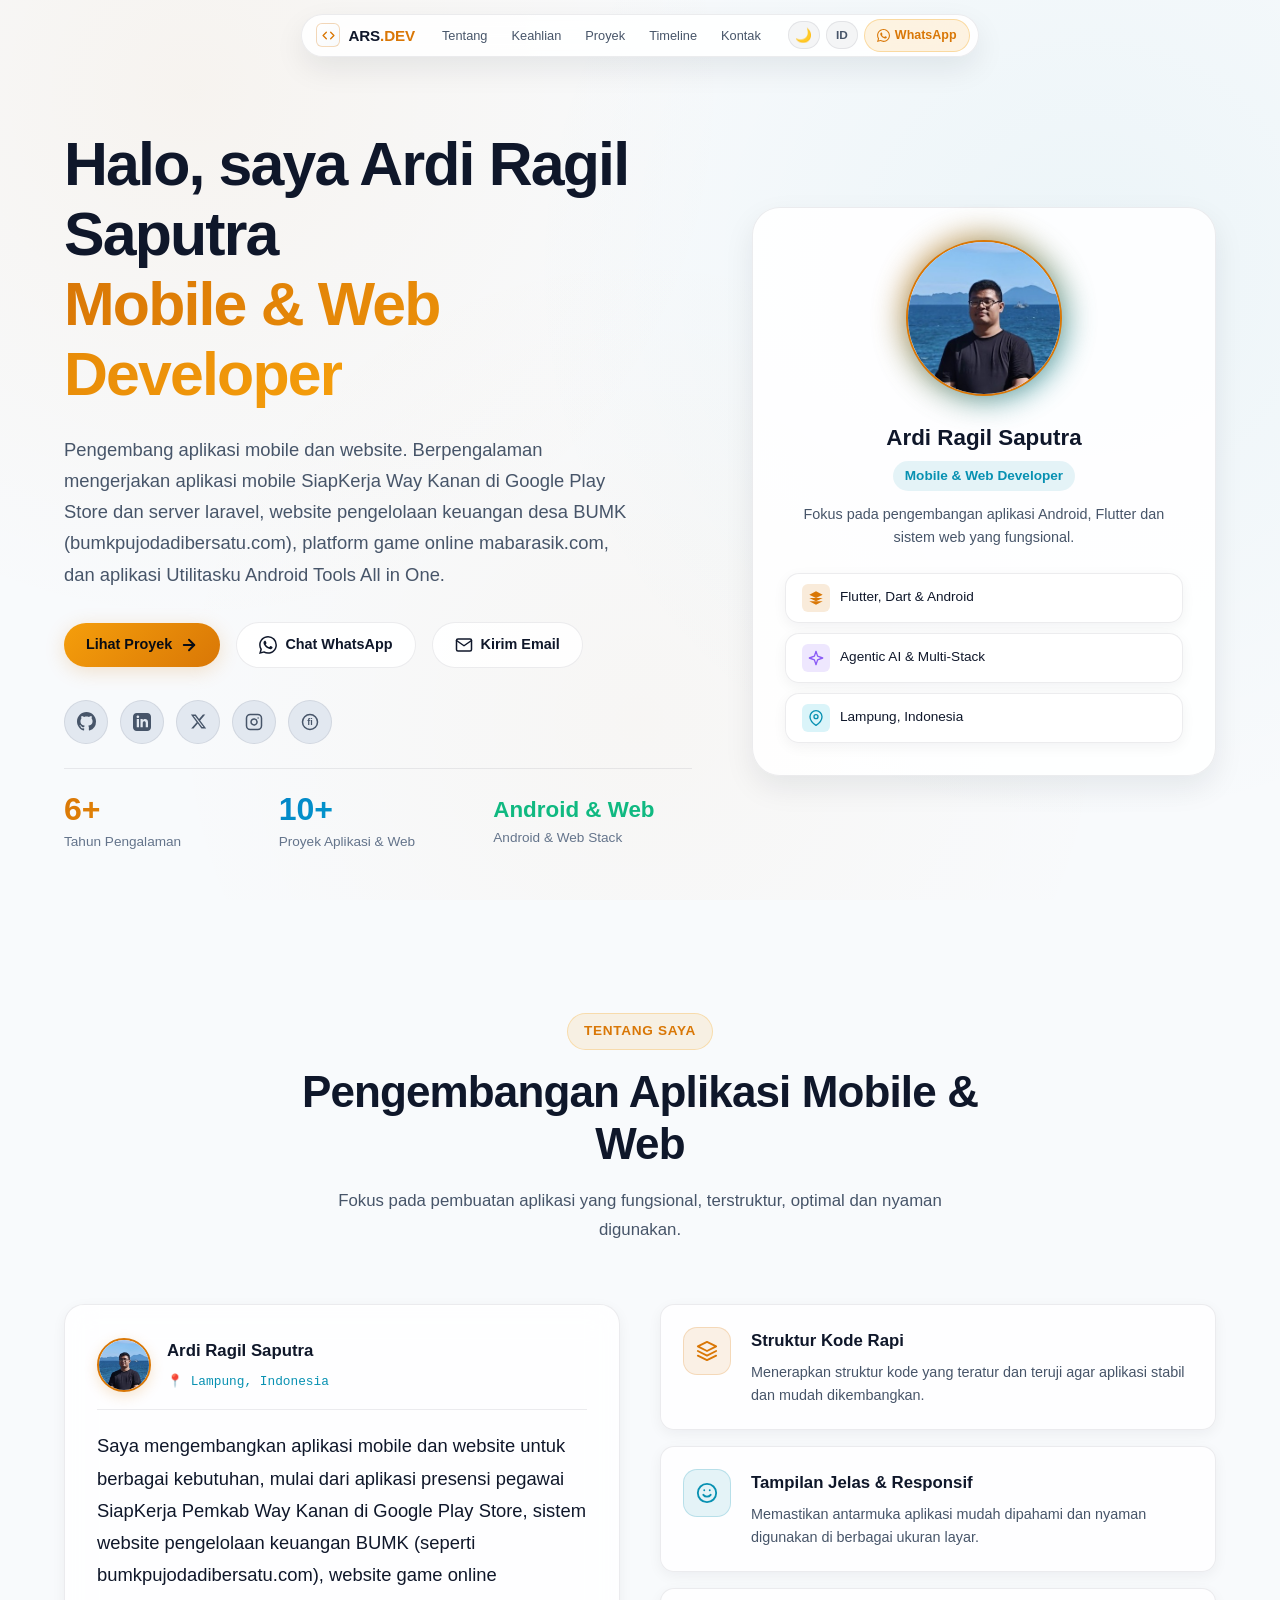
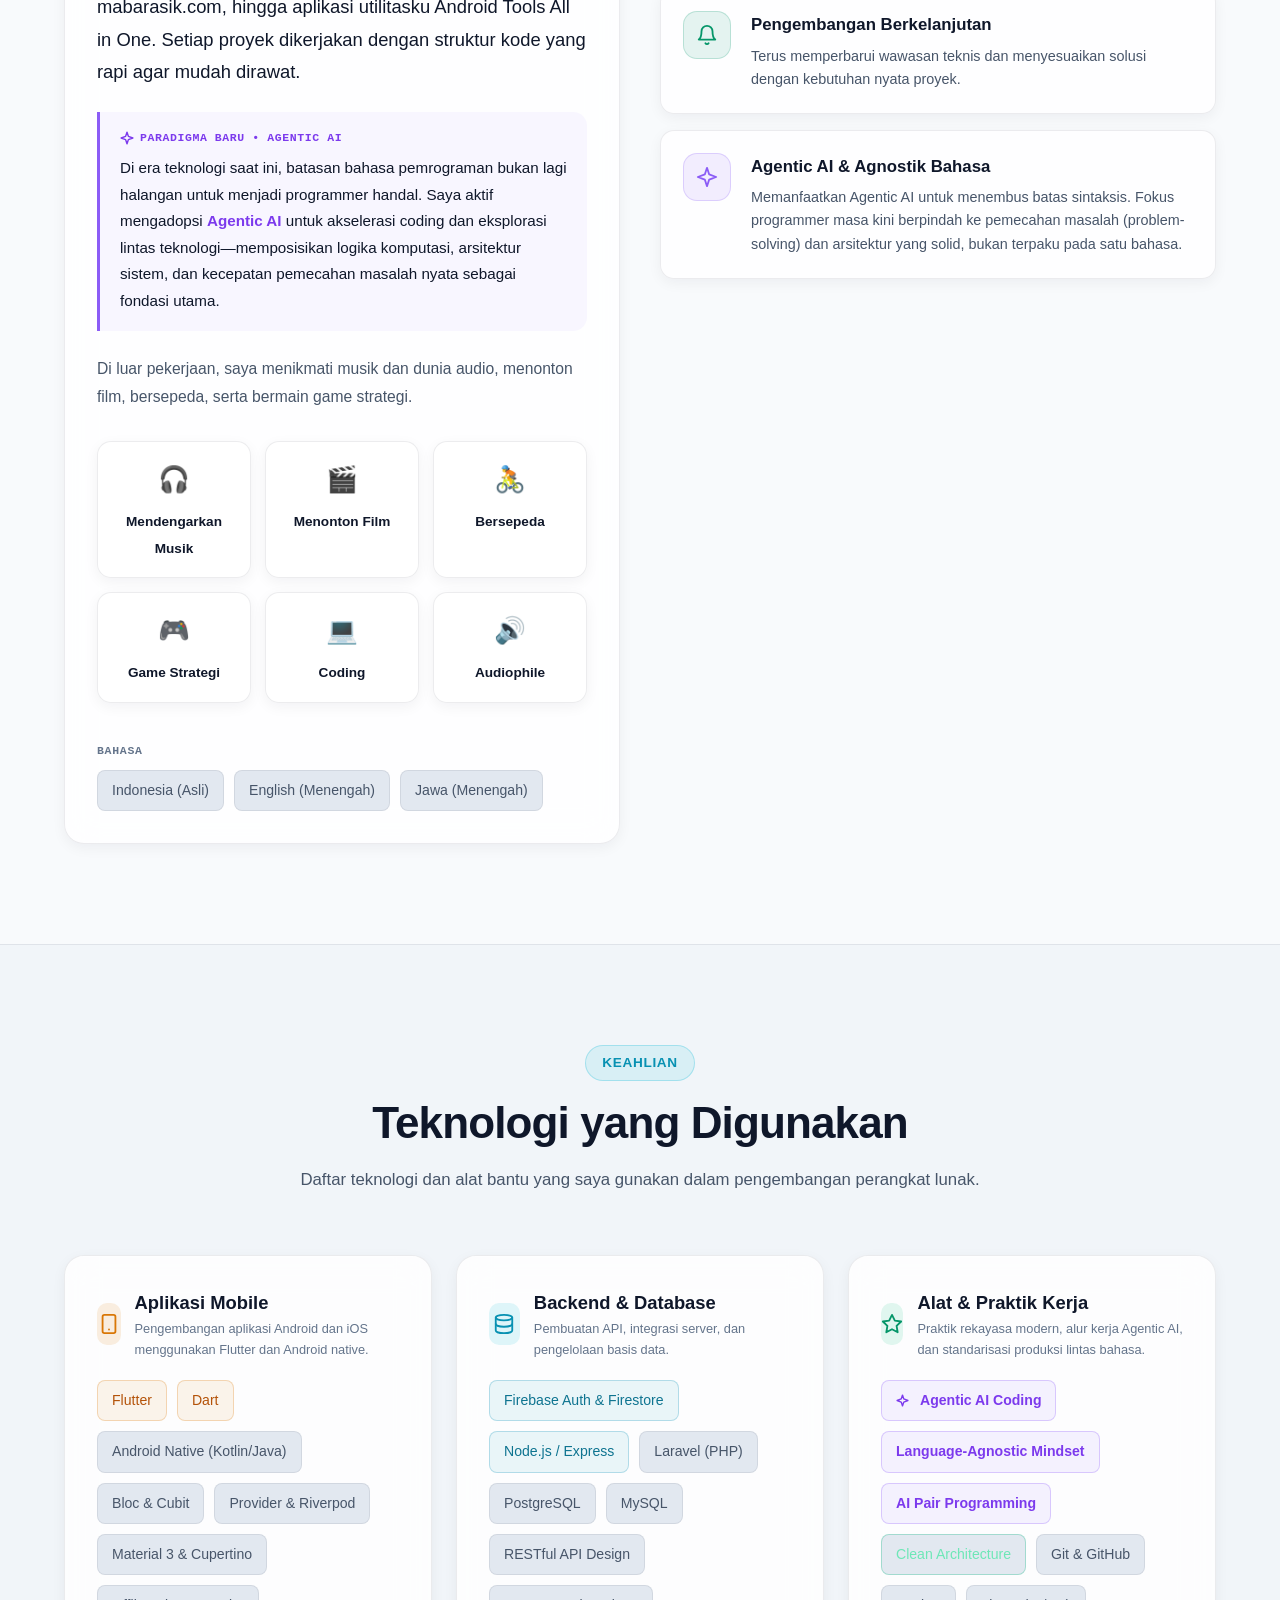
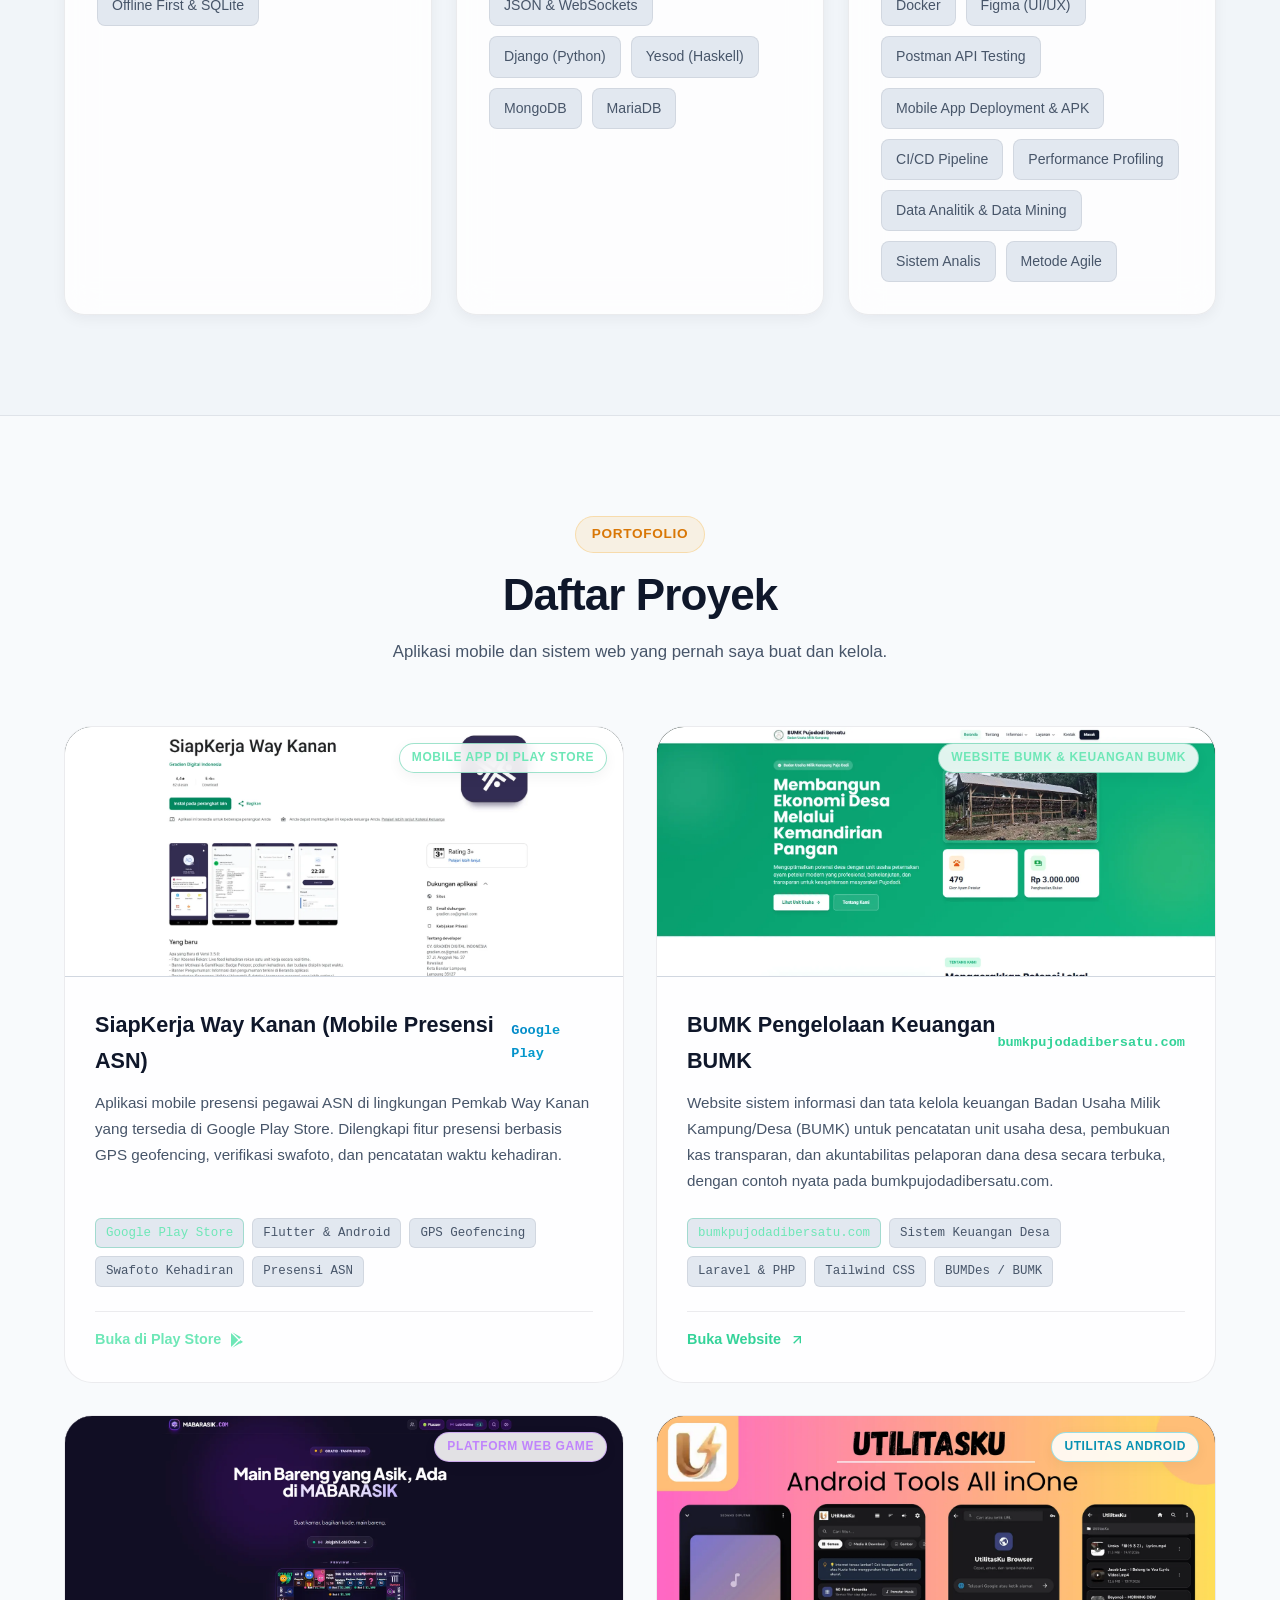
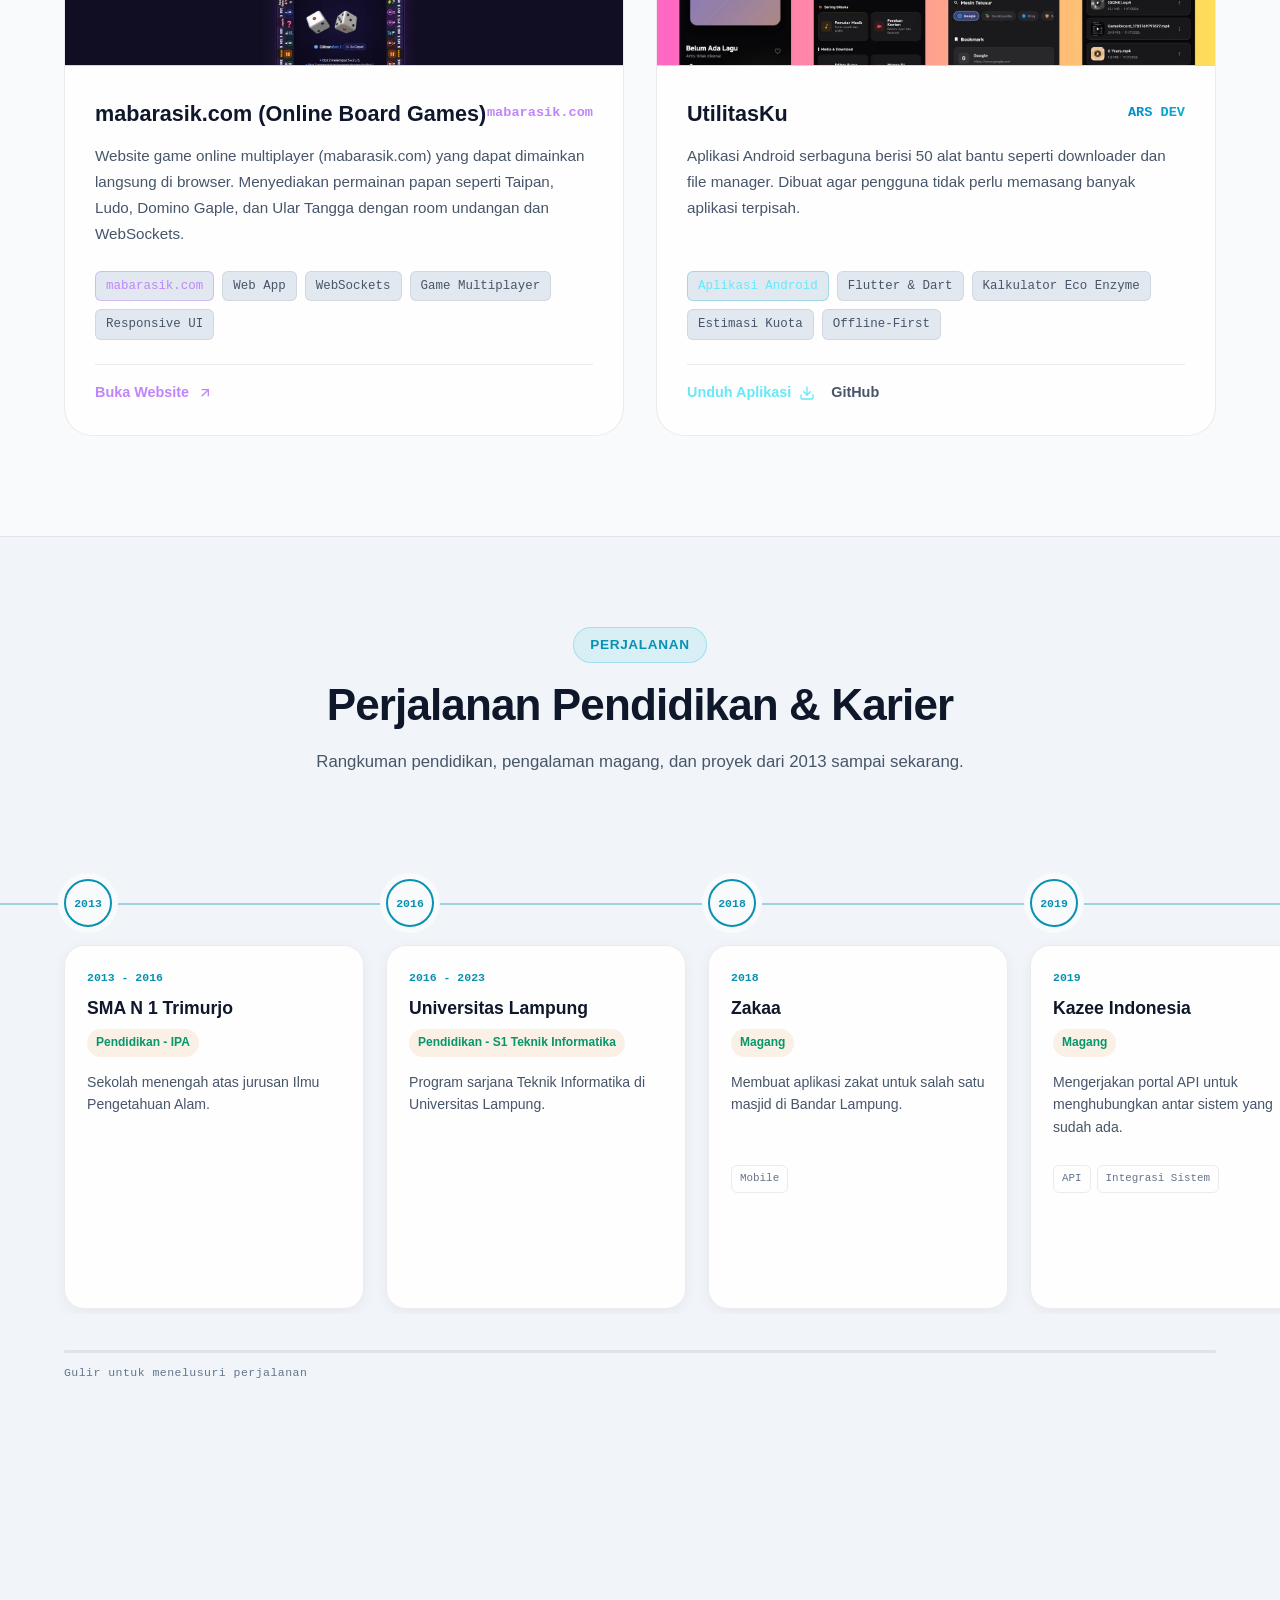
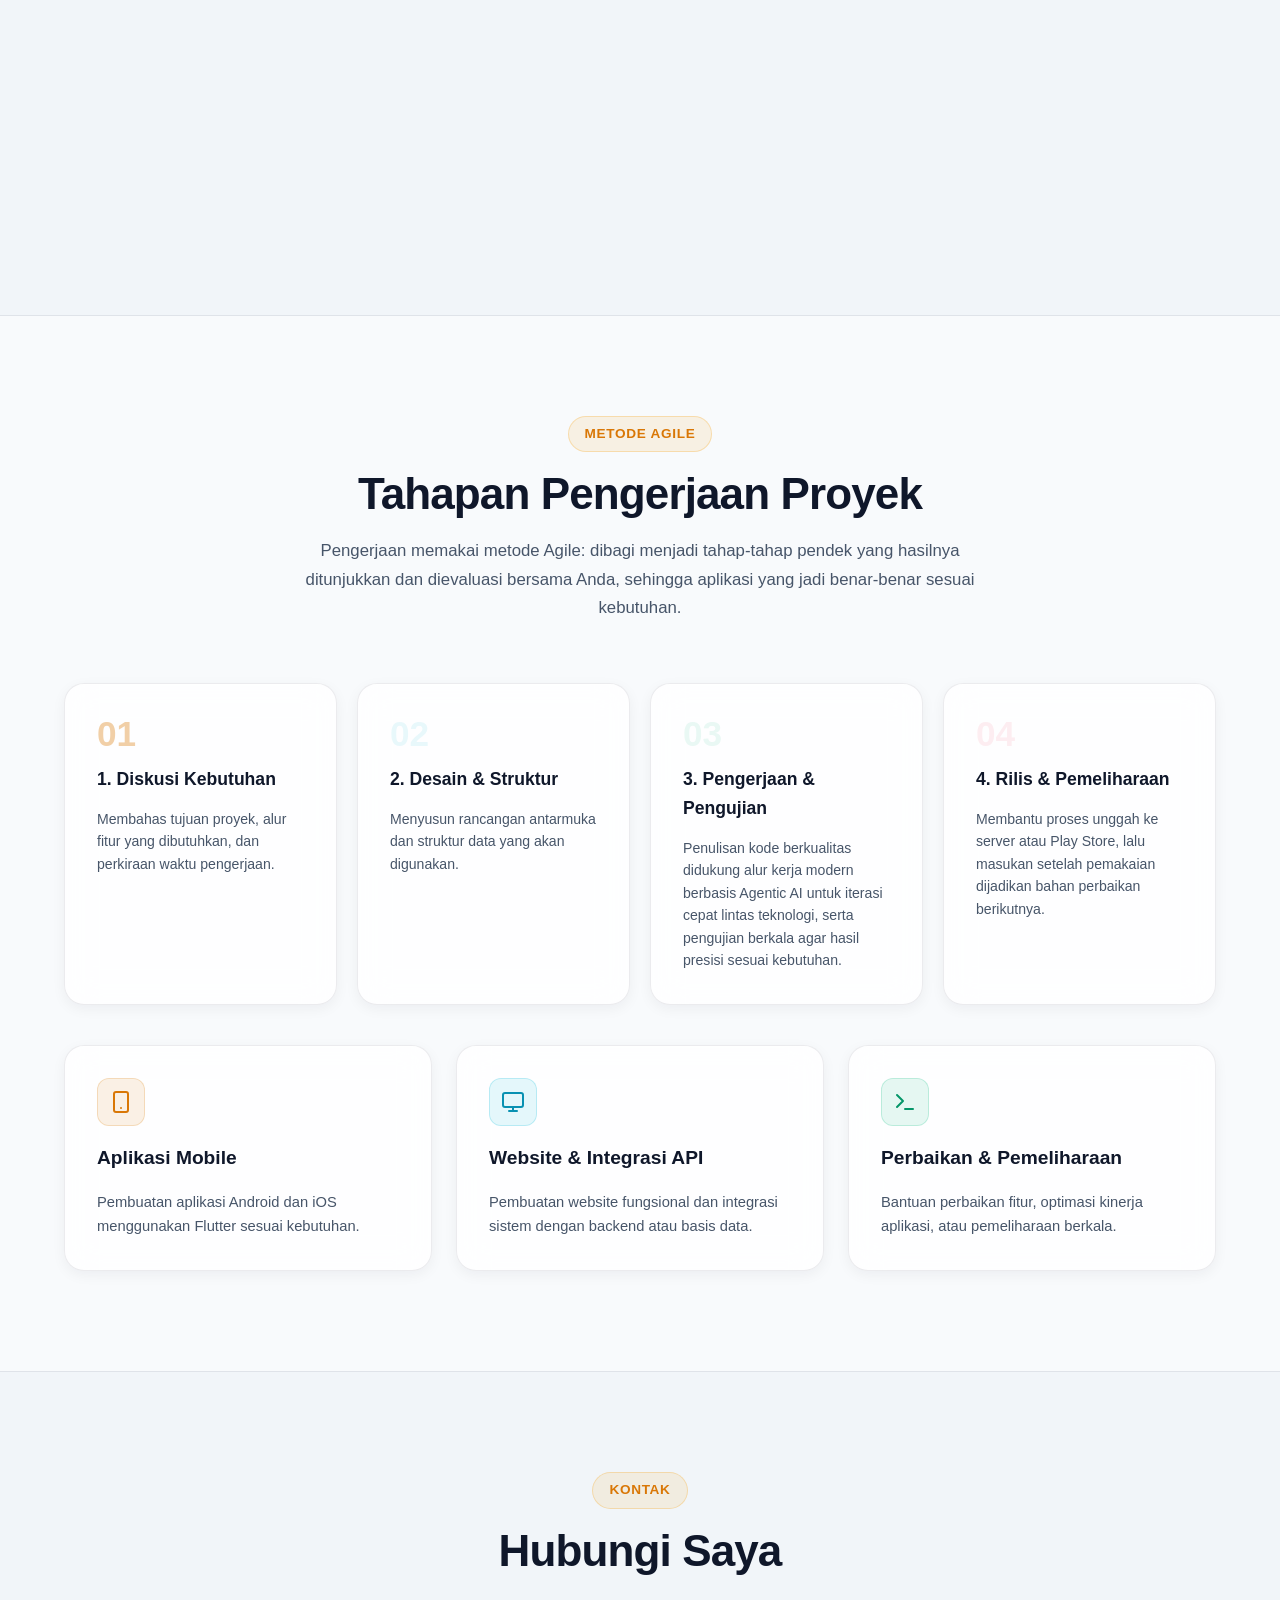
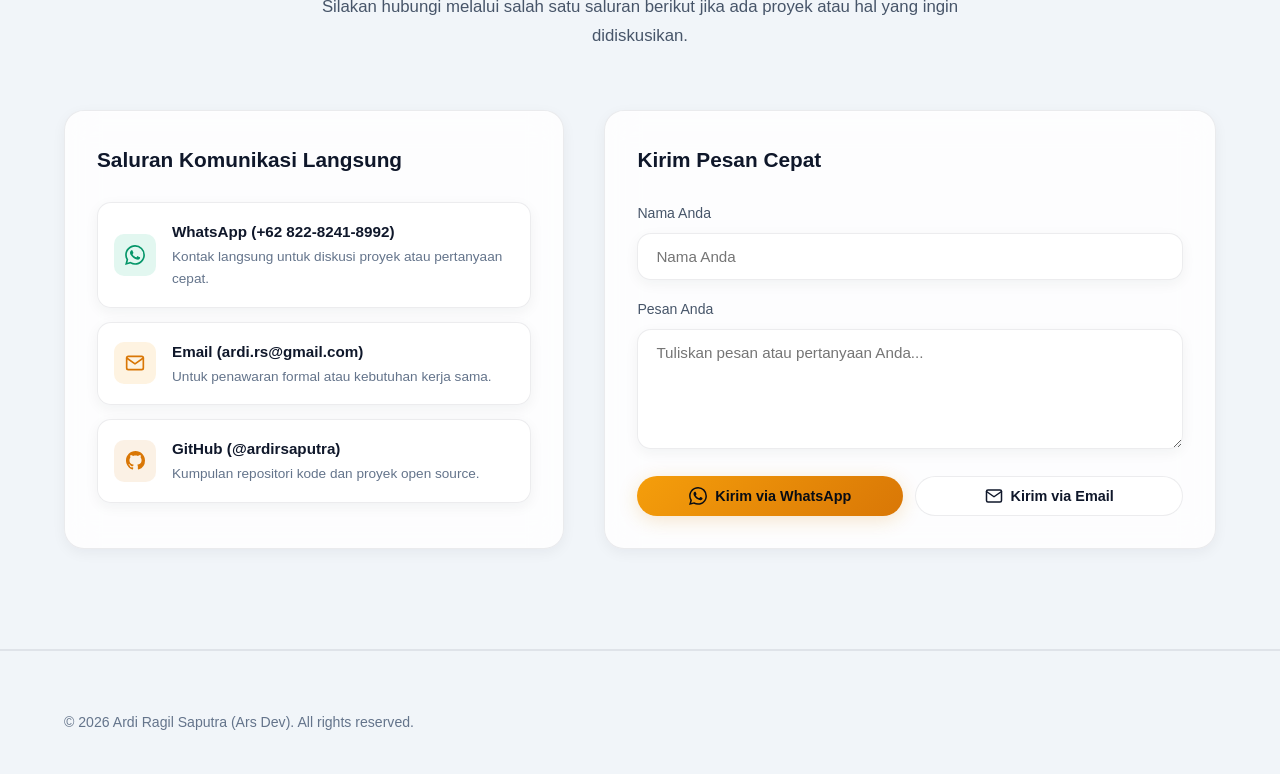
==== commit 40d38c50: "feat: add Agentic AI portfolio content, timeline, and translations" ====
--- a/index.html
+++ b/index.html
@@ -479,6 +479,30 @@
                     <div
                       class="chip-icon"
                       style="
+                        background: rgba(139, 92, 246, 0.15);
+                        color: #8b5cf6;
+                      "
+                    >
+                      <svg
+                        width="16"
+                        height="16"
+                        viewBox="0 0 24 24"
+                        fill="none"
+                        stroke="currentColor"
+                        stroke-width="2"
+                        stroke-linecap="round"
+                        stroke-linejoin="round"
+                      >
+                        <path d="M12 2l2.4 7.2L22 12l-7.6 2.8L12 22l-2.4-7.2L2 12l7.6-2.8L12 2z"></path>
+                      </svg>
+                    </div>
+                    <span data-i18n="chip_ai">Agentic AI & Multi-Stack</span>
+                  </div>
+
+                  <div class="floating-chip">
+                    <div
+                      class="chip-icon"
+                      style="
                         background: rgba(6, 182, 212, 0.15);
                         color: var(--accent-cyan);
                       "
@@ -552,6 +576,19 @@
                 Tools All in One. Setiap proyek dikerjakan dengan struktur kode
                 yang rapi agar mudah dirawat.
               </p>
+
+              <div class="story-ai-highlight">
+                <div class="ai-highlight-badge">
+                  <svg width="14" height="14" viewBox="0 0 24 24" fill="none" stroke="currentColor" stroke-width="2.5" stroke-linecap="round" stroke-linejoin="round">
+                    <path d="M12 2l2.4 7.2L22 12l-7.6 2.8L12 22l-2.4-7.2L2 12l7.6-2.8L12 2z"></path>
+                  </svg>
+                  <span data-i18n="about_ai_badge">Paradigma Baru • Agentic AI</span>
+                </div>
+                <p data-i18n="about_p_ai">
+                  Di era teknologi saat ini, batasan bahasa pemrograman bukan lagi halangan untuk menjadi programmer handal. Saya aktif mengadopsi <strong>Agentic AI</strong> untuk akselerasi coding dan eksplorasi lintas teknologi—memposisikan logika komputasi, arsitektur sistem, dan kecepatan pemecahan masalah nyata sebagai fondasi utama.
+                </p>
+              </div>
+
               <p class="story-body" data-i18n="about_p2">
                 Di luar aktivitas coding, saya tertarik dengan budaya Jepang,
                 traveling, dan game strategi.
@@ -698,6 +735,32 @@
                   <p class="phil-desc" data-i18n="phil_desc_3">
                     Terus memperbarui wawasan teknis dan menyesuaikan solusi
                     dengan kebutuhan nyata proyek.
+                  </p>
+                </div>
+              </div>
+
+              <!-- Card 4: Agentic AI & Language-Agnostic -->
+              <div class="phil-card ai">
+                <div class="phil-icon">
+                  <svg
+                    width="22"
+                    height="22"
+                    viewBox="0 0 24 24"
+                    fill="none"
+                    stroke="currentColor"
+                    stroke-width="2"
+                    stroke-linecap="round"
+                    stroke-linejoin="round"
+                  >
+                    <path d="M12 2l2.4 7.2L22 12l-7.6 2.8L12 22l-2.4-7.2L2 12l7.6-2.8L12 2z"></path>
+                  </svg>
+                </div>
+                <div>
+                  <h4 class="phil-title" data-i18n="phil_title_4">
+                    Agentic AI & Agnostik Bahasa
+                  </h4>
+                  <p class="phil-desc" data-i18n="phil_desc_4">
+                    Memanfaatkan Agentic AI untuk menembus batas sintaksis. Fokus programmer masa kini berpindah ke pemecahan masalah (problem-solving) dan arsitektur yang solid, bukan terpaku pada satu bahasa.
                   </p>
                 </div>
               </div>
@@ -862,6 +925,14 @@
               </div>
 
               <div class="skill-pills-wrap">
+                <span class="tech-pill ai-pill">
+                  <svg width="13" height="13" viewBox="0 0 24 24" fill="none" stroke="currentColor" stroke-width="2.5" stroke-linecap="round" stroke-linejoin="round" style="margin-right: 3px;">
+                    <path d="M12 2l2.4 7.2L22 12l-7.6 2.8L12 22l-2.4-7.2L2 12l7.6-2.8L12 2z"></path>
+                  </svg>
+                  Agentic AI Coding
+                </span>
+                <span class="tech-pill ai-pill">Language-Agnostic Mindset</span>
+                <span class="tech-pill ai-pill">AI Pair Programming</span>
                 <span
                   class="tech-pill"
                   style="color: #6ee7b7; border-color: rgba(16, 185, 129, 0.3)"
--- a/style.css
+++ b/style.css
@@ -972,6 +972,64 @@
   font-weight: 500;
 }
 
+.story-ai-highlight {
+  position: relative;
+  padding: 16px 20px;
+  background: rgba(139, 92, 246, 0.05);
+  border-left: 3px solid #8b5cf6;
+  border-radius: 0 var(--radius-md) var(--radius-md) 0;
+  display: flex;
+  flex-direction: column;
+  gap: 8px;
+  margin: 4px 0;
+  transition: all 0.25s ease;
+}
+
+.story-ai-highlight:hover {
+  background: rgba(139, 92, 246, 0.09);
+}
+
+[data-theme="dark"] .story-ai-highlight {
+  background: rgba(139, 92, 246, 0.1);
+  border-left-color: #a78bfa;
+}
+
+[data-theme="dark"] .story-ai-highlight:hover {
+  background: rgba(139, 92, 246, 0.16);
+}
+
+.ai-highlight-badge {
+  display: inline-flex;
+  align-items: center;
+  gap: 6px;
+  font-family: var(--font-mono);
+  font-size: 0.72rem;
+  font-weight: 700;
+  text-transform: uppercase;
+  letter-spacing: 0.05em;
+  color: #7c3aed;
+}
+
+[data-theme="dark"] .ai-highlight-badge {
+  color: #c4b5fd;
+}
+
+.story-ai-highlight p {
+  font-size: 0.95rem;
+  line-height: 1.75;
+  color: var(--text-primary);
+  margin: 0;
+}
+
+.story-ai-highlight strong {
+  color: #7c3aed;
+  font-weight: 600;
+}
+
+[data-theme="dark"] .story-ai-highlight strong {
+  color: #ddd6fe;
+}
+
 .story-body {
   color: var(--text-secondary);
   line-height: 1.8;
@@ -1078,6 +1136,22 @@
   border-color: rgba(5, 150, 105, 0.2);
 }
 
+.phil-card.ai .phil-icon {
+  background: rgba(139, 92, 246, 0.1);
+  color: #8b5cf6;
+  border-color: rgba(139, 92, 246, 0.22);
+}
+
+[data-theme="dark"] .phil-card.ai .phil-icon {
+  background: rgba(139, 92, 246, 0.15);
+  color: #c4b5fd;
+  border-color: rgba(167, 139, 250, 0.3);
+}
+
+.phil-card.ai:hover {
+  border-color: rgba(139, 92, 246, 0.4);
+}
+
 .phil-title {
   font-family: var(--font-heading);
   font-size: 1.05rem;
@@ -1183,6 +1257,31 @@
 
 [data-theme="dark"] .tech-pill.cyan-pill {
   color: #bae6fd;
+}
+
+.tech-pill.ai-pill {
+  background: rgba(139, 92, 246, 0.08);
+  border-color: rgba(139, 92, 246, 0.28);
+  color: #7c3aed;
+  font-weight: 600;
+}
+
+.tech-pill.ai-pill:hover {
+  background: rgba(139, 92, 246, 0.16);
+  border-color: rgba(139, 92, 246, 0.45);
+  color: #6d28d9;
+}
+
+[data-theme="dark"] .tech-pill.ai-pill {
+  background: rgba(139, 92, 246, 0.14);
+  border-color: rgba(167, 139, 250, 0.35);
+  color: #ddd6fe;
+}
+
+[data-theme="dark"] .tech-pill.ai-pill:hover {
+  background: rgba(139, 92, 246, 0.24);
+  border-color: rgba(167, 139, 250, 0.55);
+  color: #ffffff;
 }
 
 /* ==========================================================================
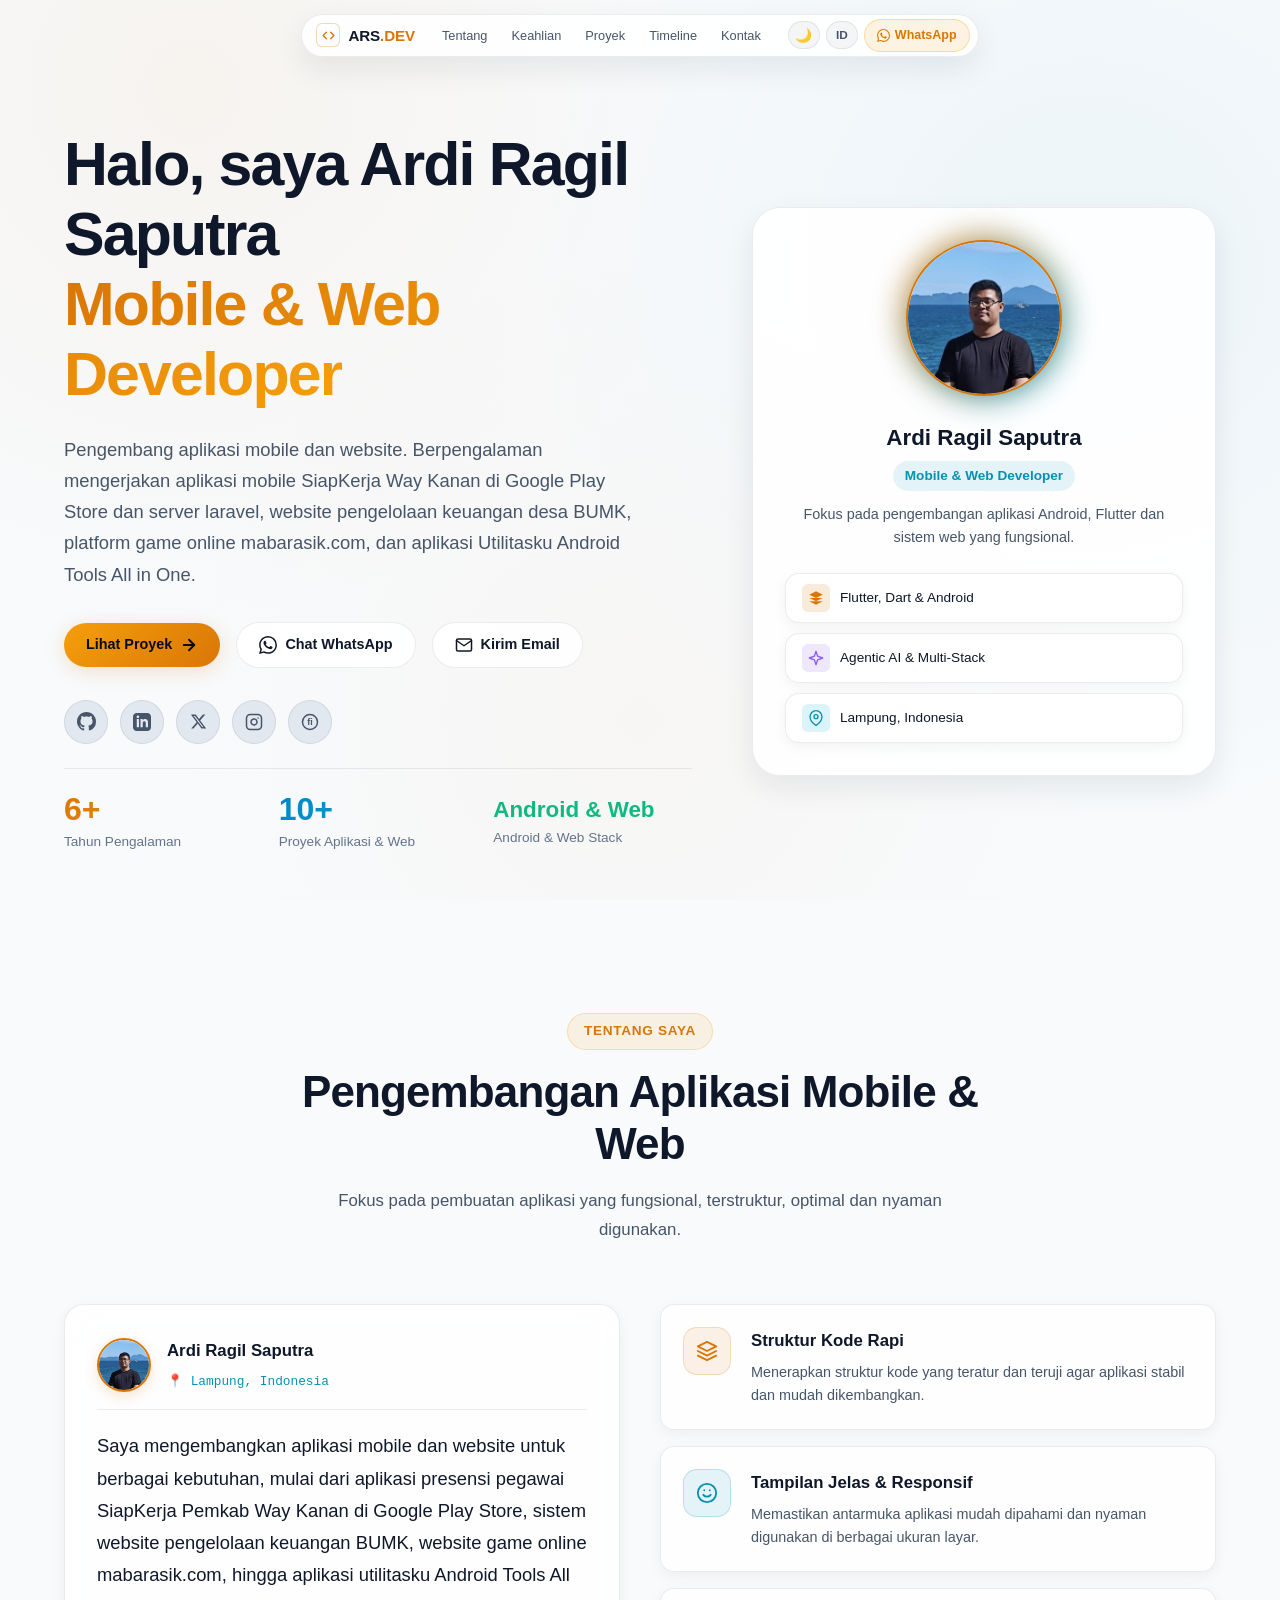
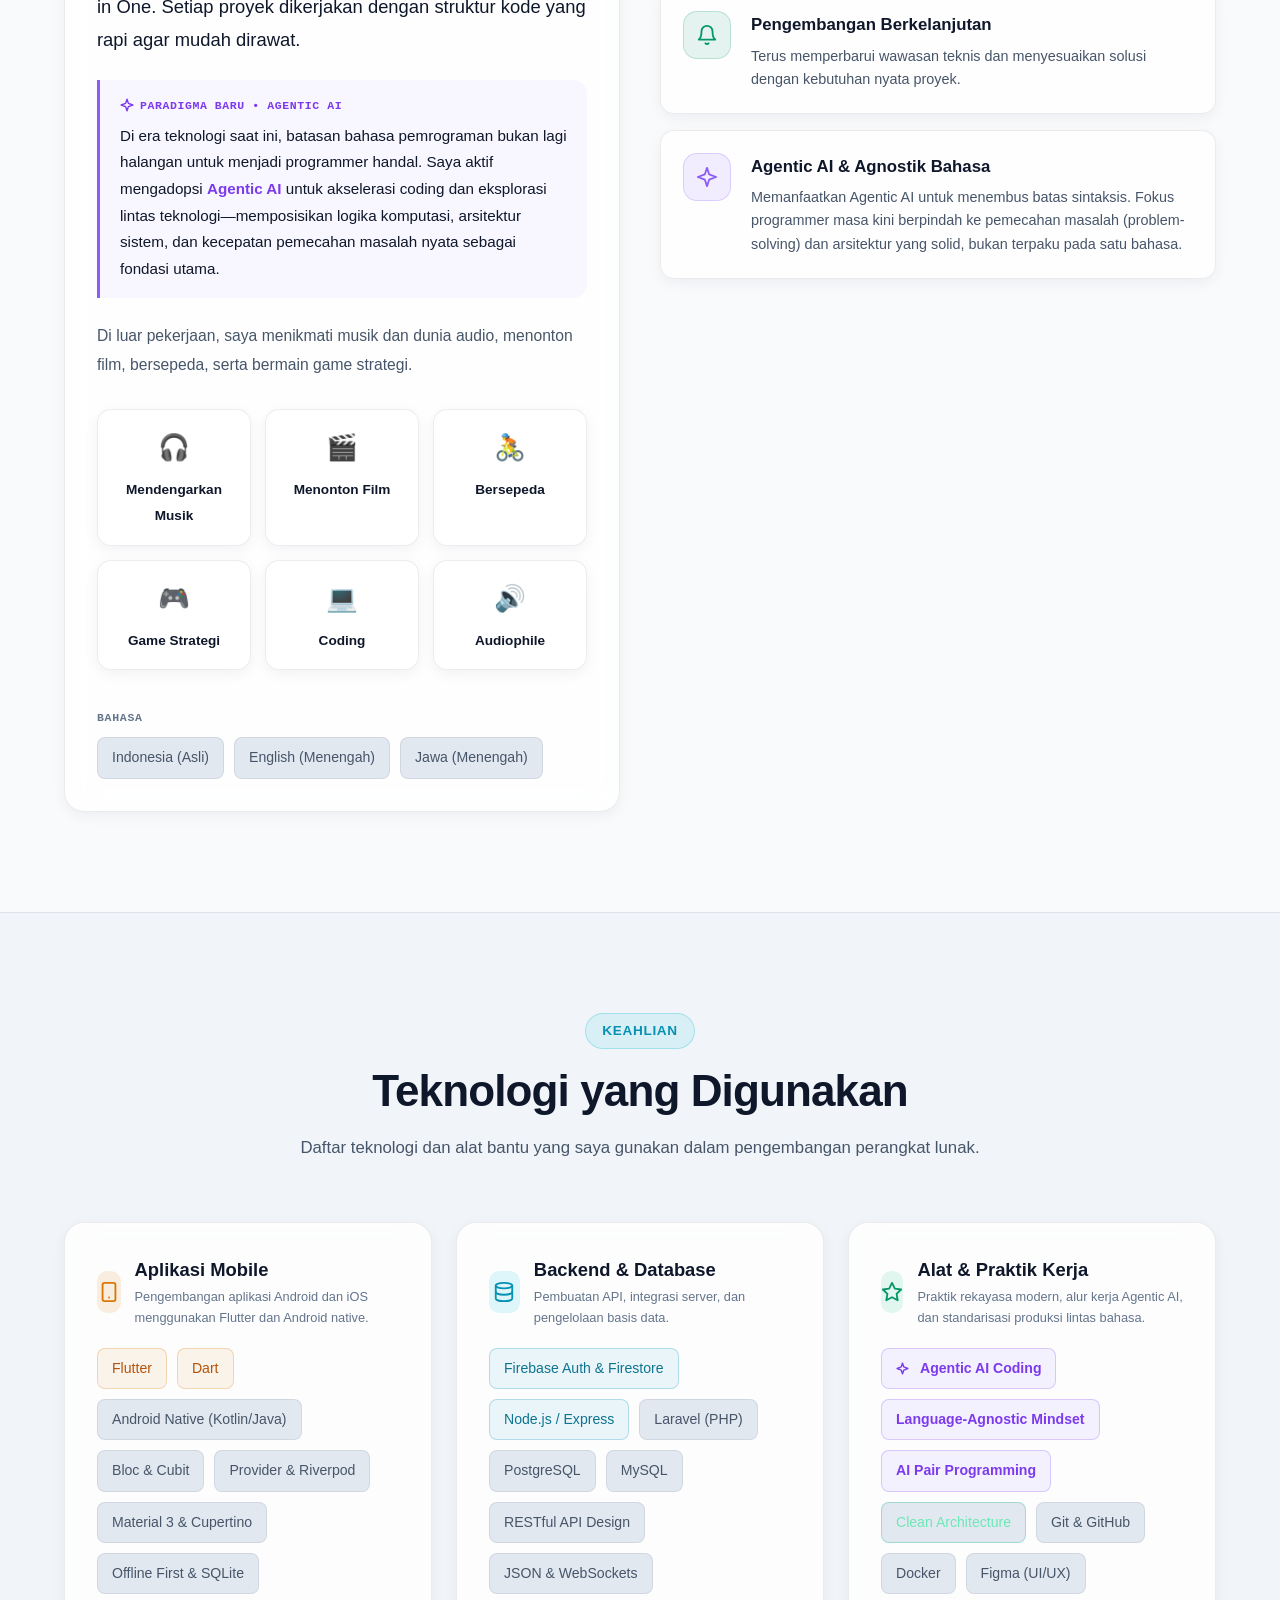
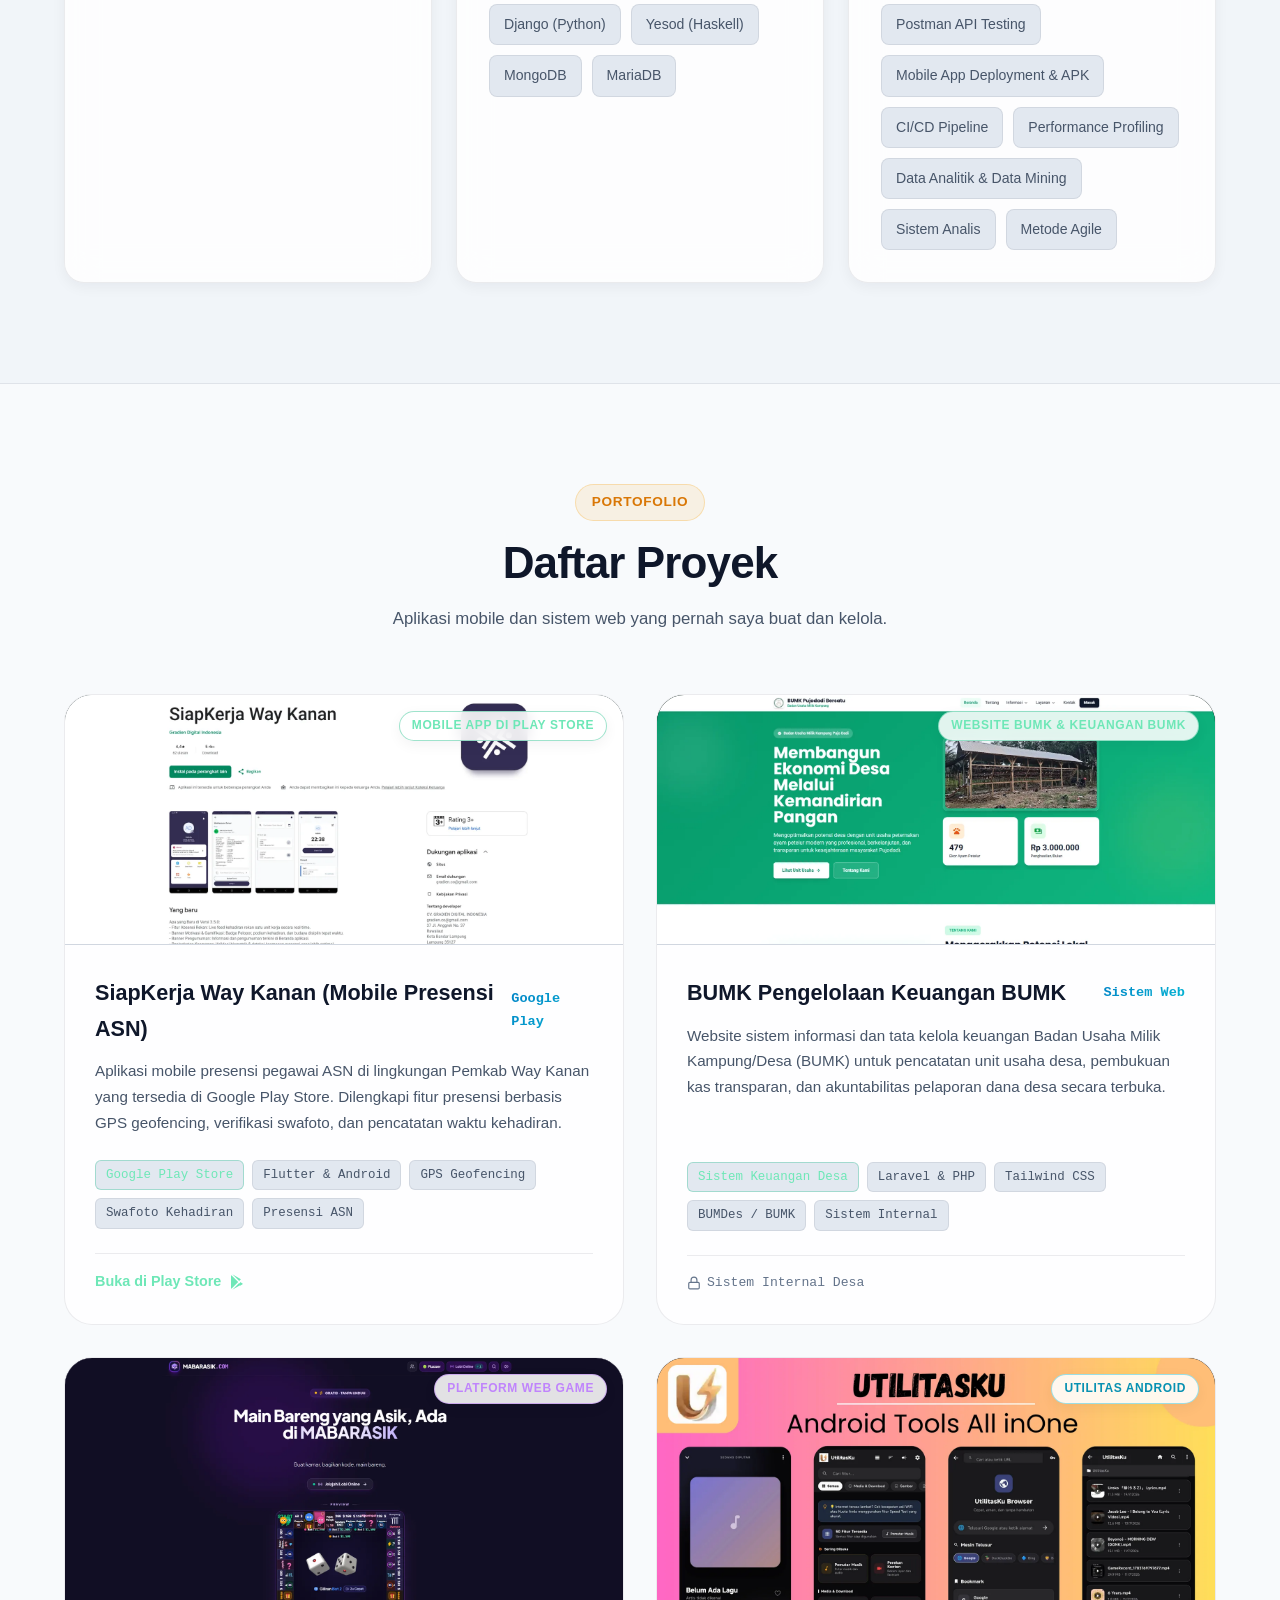
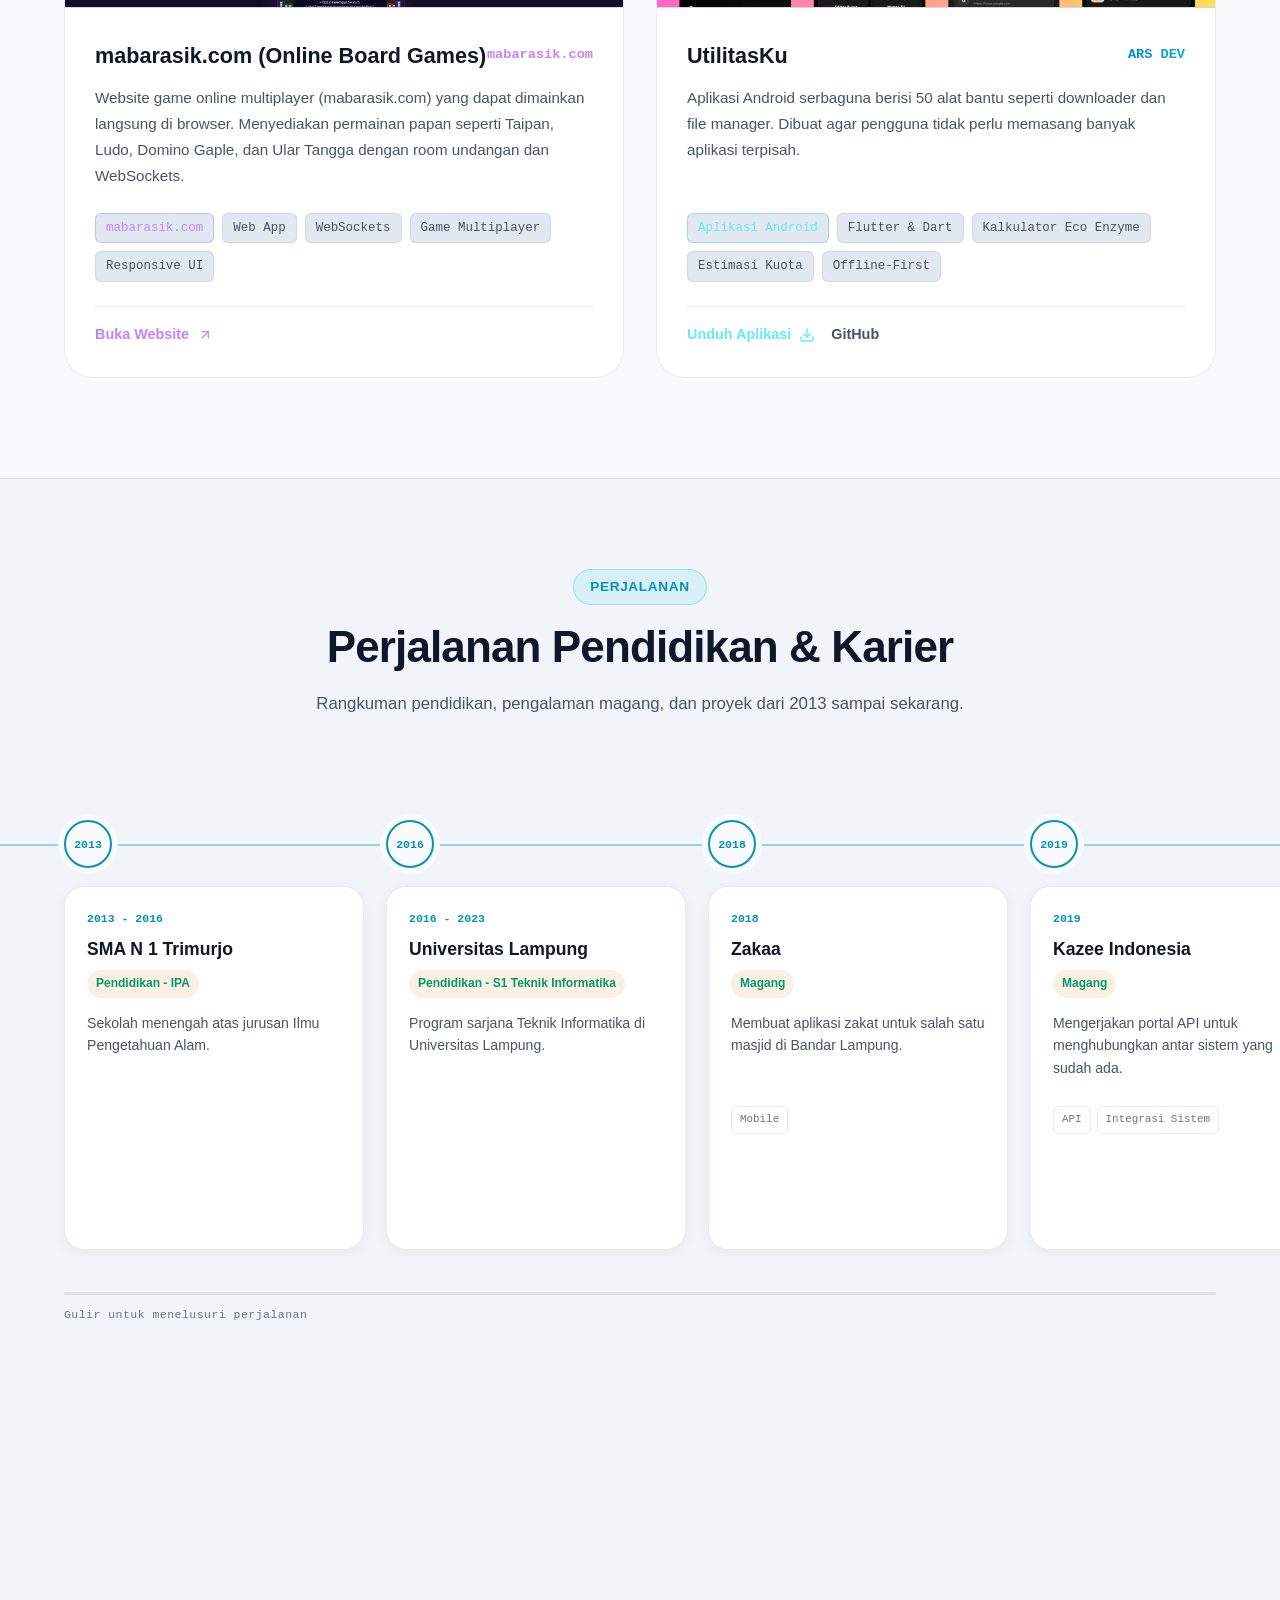
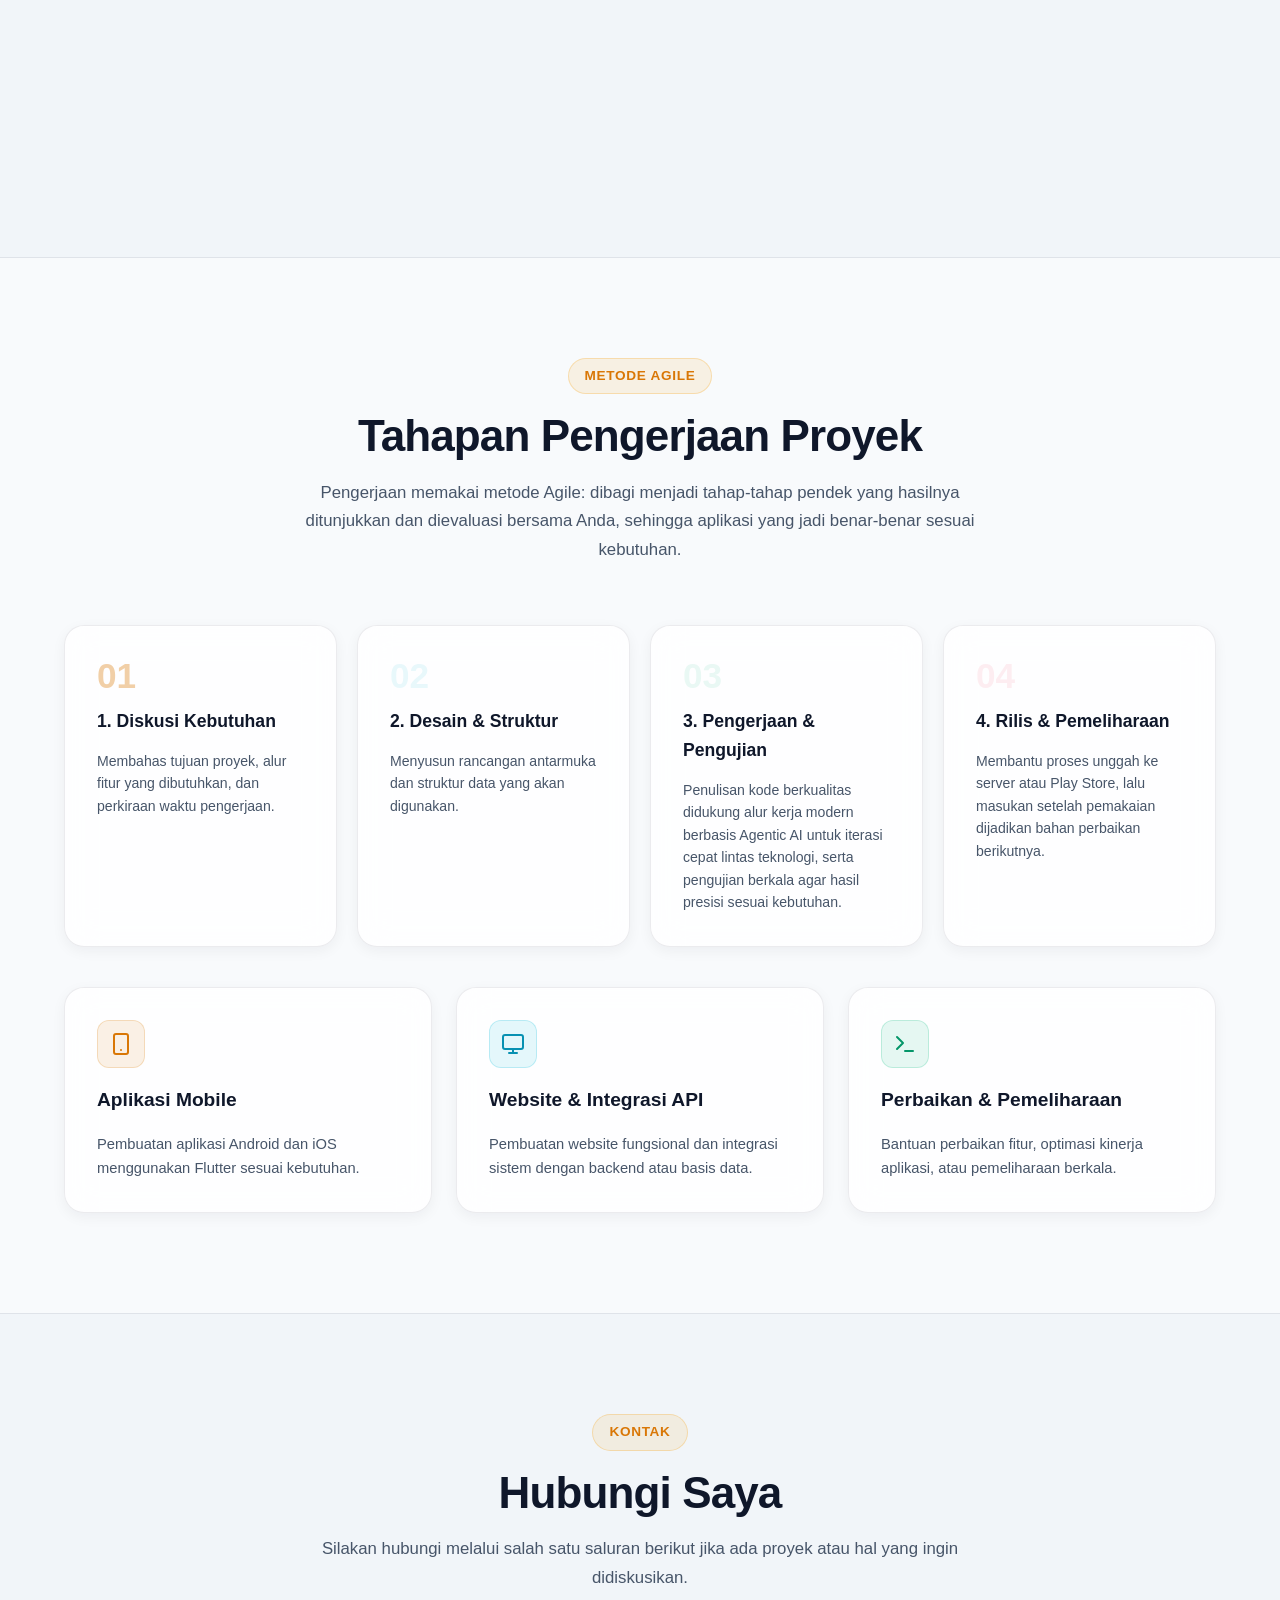
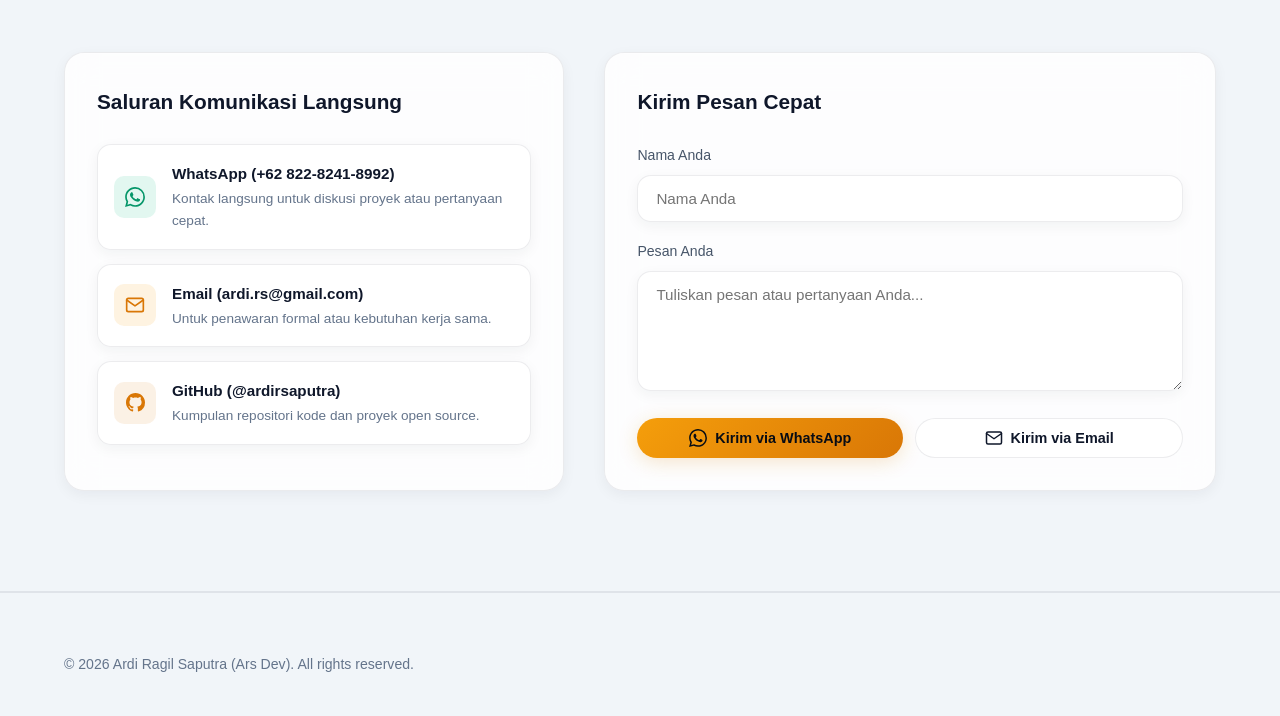
==== commit 8e472c8c: "refactor: remove bumkpujodadibersatu.com domain references from text and documentation" ====
--- a/index.html
+++ b/index.html
@@ -21,7 +21,7 @@
     />
     <meta
       name="keywords"
-      content="Ardi Ragil Saputra, Ars Dev, Flutter Developer, Android Developer, Mobile Engineer Indonesia, SiapKerja Way Kanan, BUMK Pujodadi Bersatu, bumkpujodadibersatu.com, Keuangan bumk, mabarasik.com, UtilitasKu, Web Developer"
+      content="Ardi Ragil Saputra, Ars Dev, Flutter Developer, Android Developer, Mobile Engineer Indonesia, SiapKerja Way Kanan, BUMK Pujodadi Bersatu, Keuangan bumk, mabarasik.com, UtilitasKu, Web Developer"
     />
     <meta name="author" content="Ardi Ragil Saputra" />
     <meta name="theme-color" content="#f8fafc" id="theme-color-meta" />
@@ -208,9 +208,9 @@
               <p class="hero-lead" data-i18n="hero_lead">
                 Pengembang aplikasi mobile dan website. Berpengalaman
                 mengerjakan aplikasi mobile SiapKerja Way Kanan di Google Play
-                Store, website pengelolaan keuangan desa BUMK
-                (bumkpujodadibersatu.com), platform game online mabarasik.com,
-                dan aplikasi utilitasku Android Tools All in One.
+                Store, website pengelolaan keuangan desa BUMK, platform game
+                online mabarasik.com, dan aplikasi utilitasku Android Tools All
+                in One.
               </p>
 
               <div class="hero-actions">
@@ -571,10 +571,9 @@
                 Saya mengembangkan aplikasi mobile dan website untuk berbagai
                 kebutuhan, mulai dari aplikasi presensi pegawai SiapKerja Pemkab
                 Way Kanan di Google Play Store, sistem website pengelolaan
-                keuangan desa BUMK (seperti bumkpujodadibersatu.com), website
-                game online mabarasik.com, hingga aplikasi utilitas Android
-                Tools All in One. Setiap proyek dikerjakan dengan struktur kode
-                yang rapi agar mudah dirawat.
+                keuangan desa BUMK, website game online mabarasik.com, hingga
+                aplikasi utilitas Android Tools All in One. Setiap proyek
+                dikerjakan dengan struktur kode yang rapi agar mudah dirawat.
               </p>
 
               <div class="story-ai-highlight">
@@ -1068,11 +1067,11 @@
               </div>
             </div>
 
-            <!-- Project 2: BUMK Pengelolaan Keuangan Desa (bumkpujodadibersatu.com) -->
+            <!-- Project 2: BUMK Pengelolaan Keuangan Desa -->
             <div class="project-card">
               <div class="project-card-image-wrap">
                 <!-- =================================================================
-                   [FIELD URL GAMBAR 2: WEBSITE BUMK (bumkpujodadibersatu.com)]
+                   [FIELD URL GAMBAR 2: WEBSITE BUMK]
                    Masukkan URL / path screenshot website BUMK pada src="" di bawah.
                    Contoh: src="https://domain.com/bumk.jpg" atau src="assets/bumk.png"
                    *Jika dikosongkan (src=""), visual interaktif bawaan otomatis tampil.
@@ -1141,23 +1140,19 @@
               <div class="project-body">
                 <h3 class="project-title">
                   <span data-i18n="proj_bumk_title"
-                    >BUMK Pengelolaan Keuangan </span
+                    >BUMK Pengelolaan Keuangan</span
                   >
                   <span
-                    style="
-                      color: #34d399;
-                      font-size: 0.85rem;
-                      font-family: var(--font-mono);
-                    "
-                    >bumkpujodadibersatu.com</span
+                    class="highlight-cyan"
+                    style="font-size: 0.85rem; font-family: var(--font-mono)"
+                    >Sistem Web</span
                   >
                 </h3>
                 <p class="project-desc" data-i18n="proj_bumk_desc">
                   Website sistem informasi dan tata kelola keuangan Badan Usaha
                   Milik Kampung/Desa (BUMK) untuk pencatatan unit usaha desa,
                   pembukuan kas transparan, dan akuntabilitas pelaporan dana
-                  desa secara terbuka, dengan contoh nyata pada
-                  bumkpujodadibersatu.com.
+                  desa secara terbuka.
                 </p>
                 <div class="project-tags">
                   <span
@@ -1166,34 +1161,39 @@
                       color: #6ee7b7;
                       border-color: rgba(16, 185, 129, 0.3);
                     "
-                    >bumkpujodadibersatu.com</span
-                  >
-                  <span class="project-tag">Sistem Keuangan Desa</span>
+                    >Sistem Keuangan Desa</span
+                  >
                   <span class="project-tag">Laravel & PHP</span>
                   <span class="project-tag">Tailwind CSS</span>
                   <span class="project-tag">BUMDes / BUMK</span>
+                  <span class="project-tag">Sistem Internal</span>
                 </div>
                 <div class="project-actions">
-                  <a
-                    href="https://bumkpujodadibersatu.com"
-                    target="_blank"
-                    rel="noopener noreferrer"
-                    class="project-link-btn"
-                    style="color: #34d399"
-                  >
-                    <span data-i18n="proj_btn_web">Kunjungi Website</span>
+                  <span
+                    style="
+                      display: inline-flex;
+                      align-items: center;
+                      gap: 6px;
+                      color: var(--text-muted);
+                      font-size: 0.82rem;
+                      font-family: var(--font-mono);
+                    "
+                  >
                     <svg
-                      width="16"
-                      height="16"
+                      width="14"
+                      height="14"
                       viewBox="0 0 24 24"
                       fill="none"
                       stroke="currentColor"
                       stroke-width="2"
+                      stroke-linecap="round"
+                      stroke-linejoin="round"
                     >
-                      <line x1="7" y1="17" x2="17" y2="7"></line>
-                      <polyline points="7 7 17 7 17 17"></polyline>
+                      <rect x="3" y="11" width="18" height="11" rx="2" ry="2"></rect>
+                      <path d="M7 11V7a5 5 0 0 1 10 0v4"></path>
                     </svg>
-                  </a>
+                    <span data-i18n="proj_internal_system">Sistem Internal Desa</span>
+                  </span>
                 </div>
               </div>
             </div>
